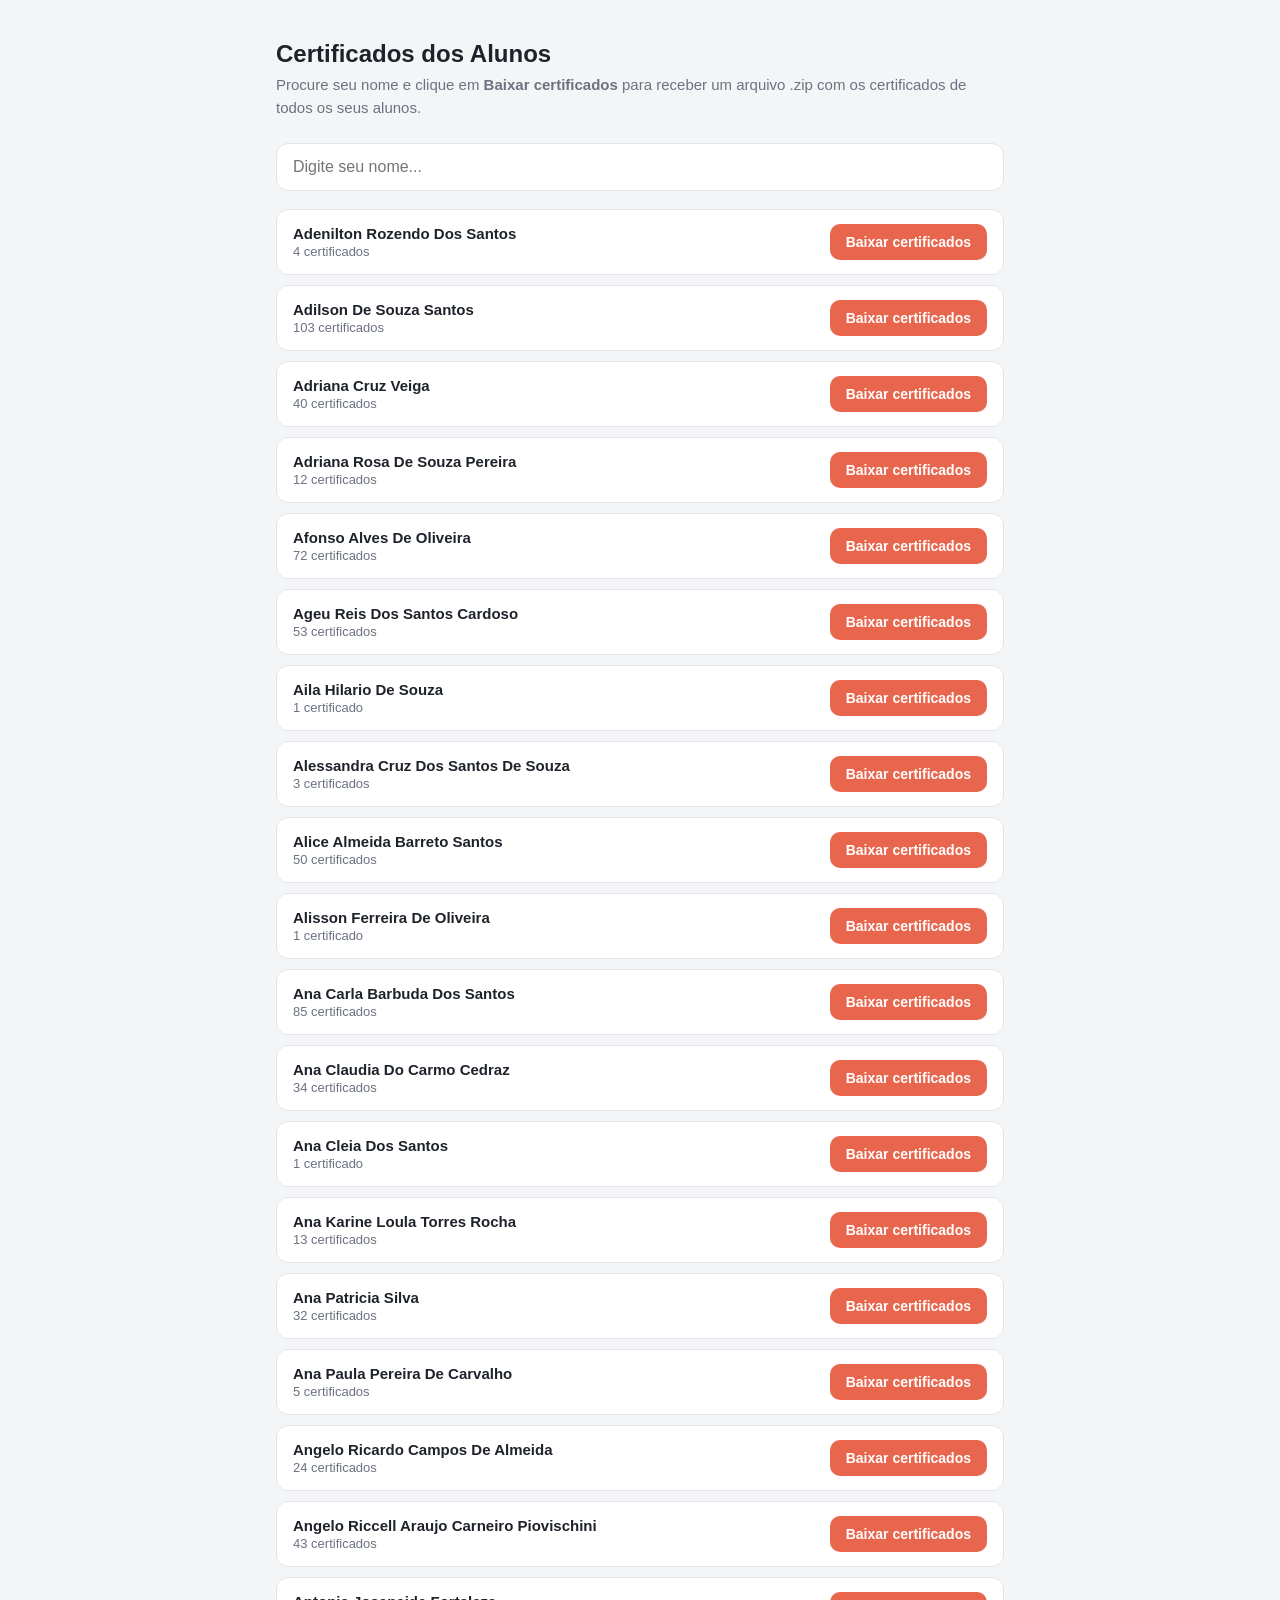
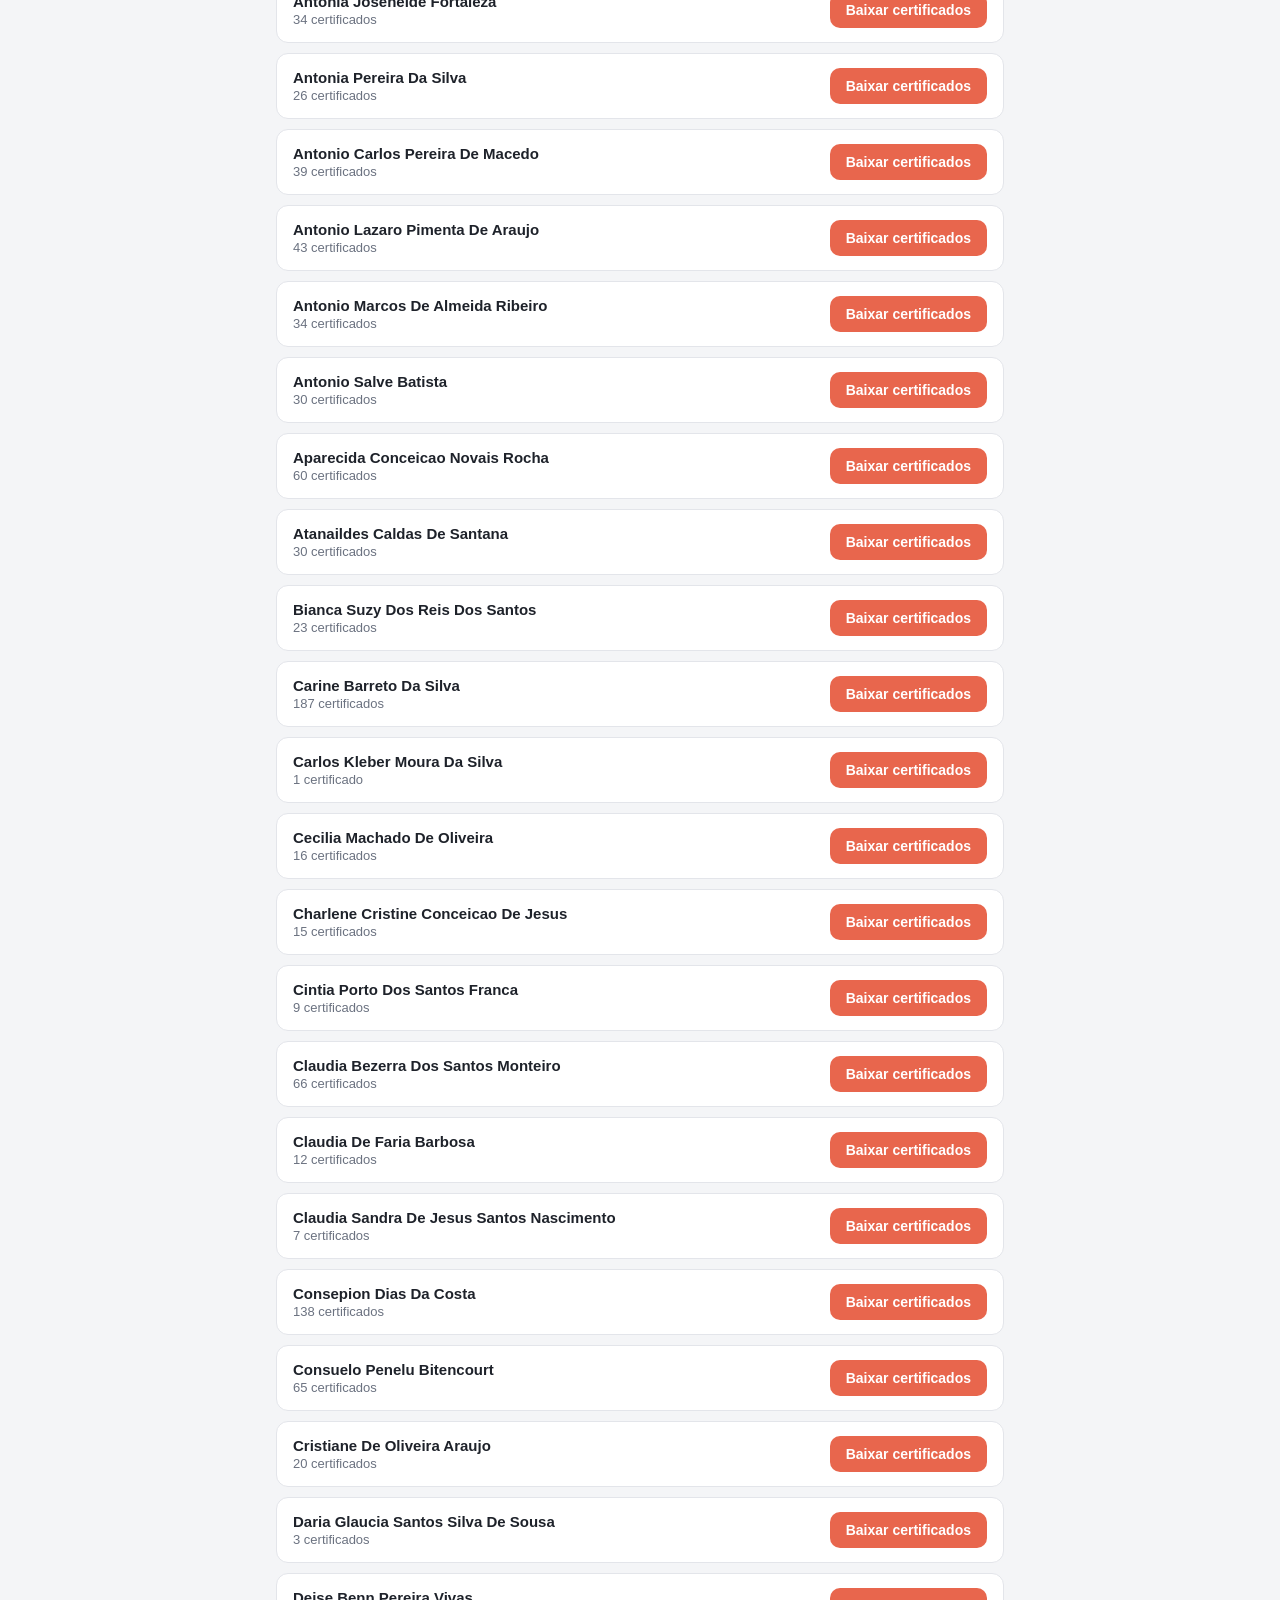
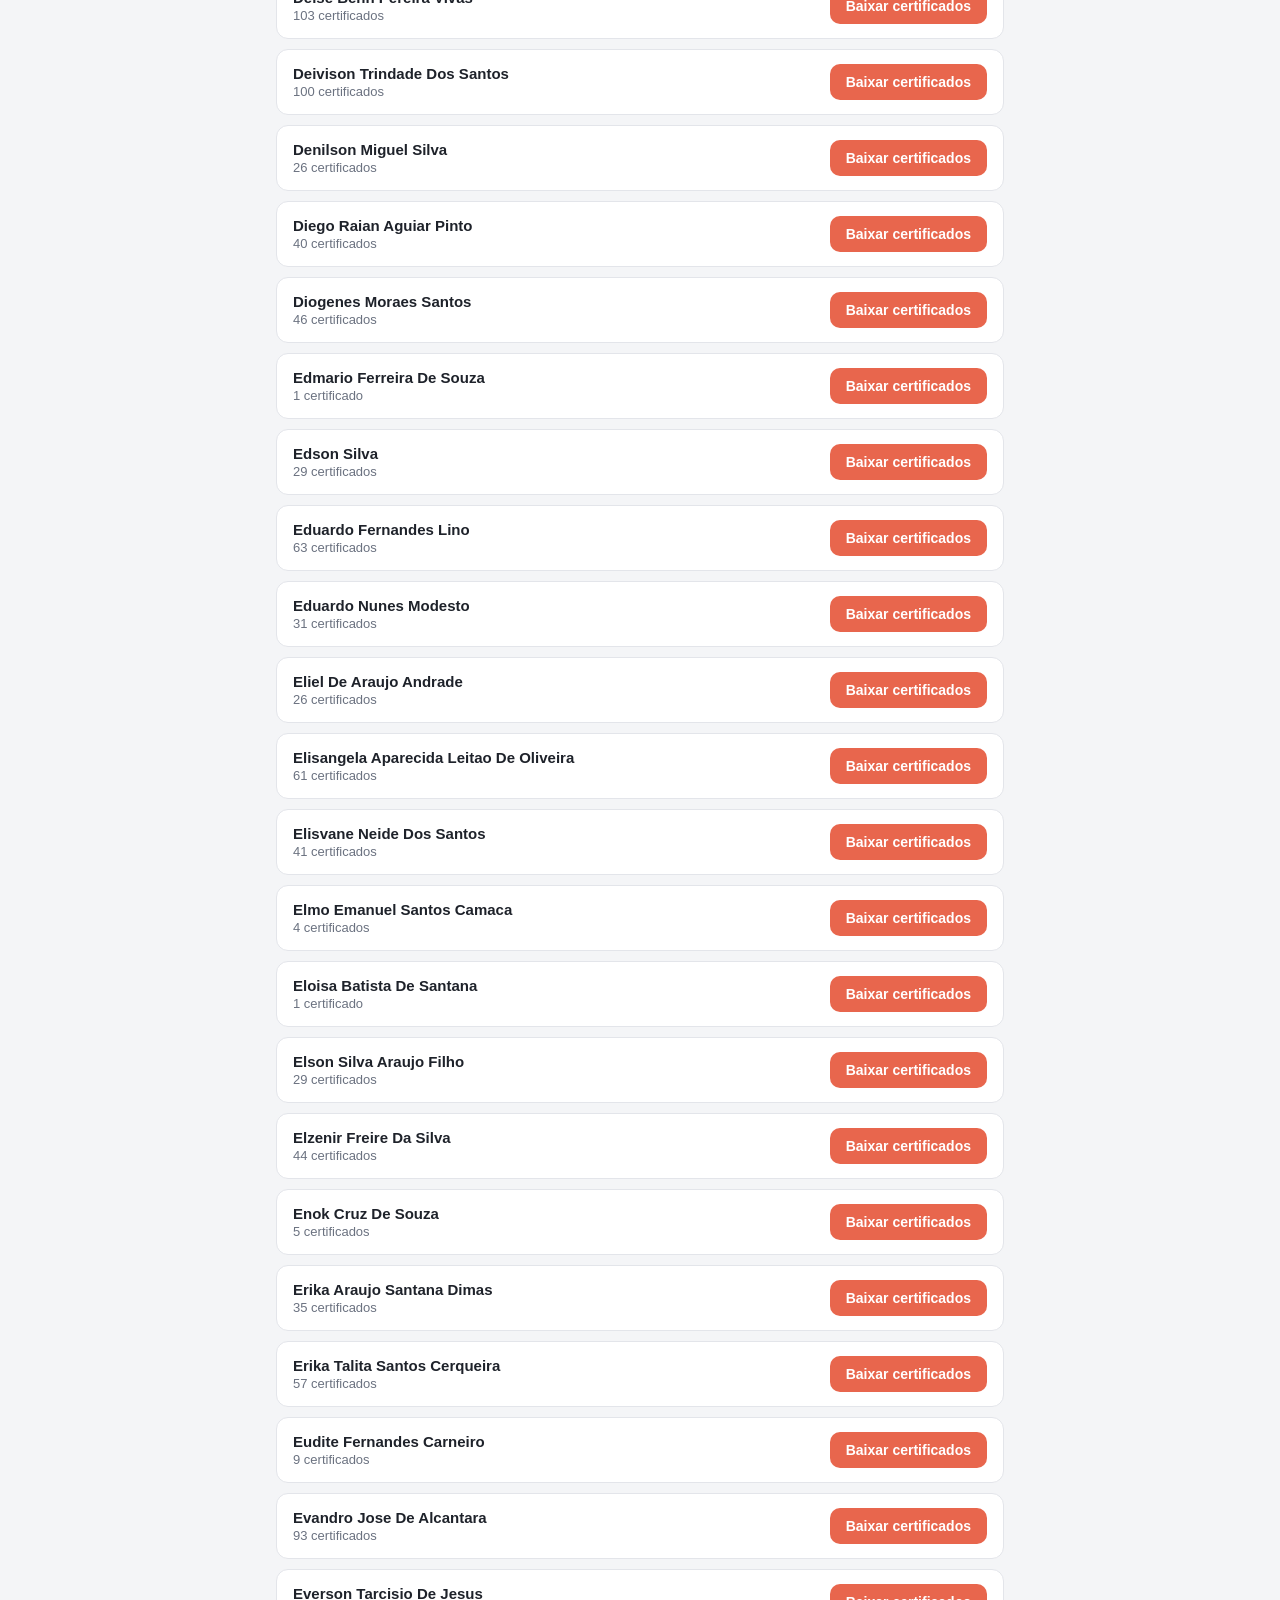
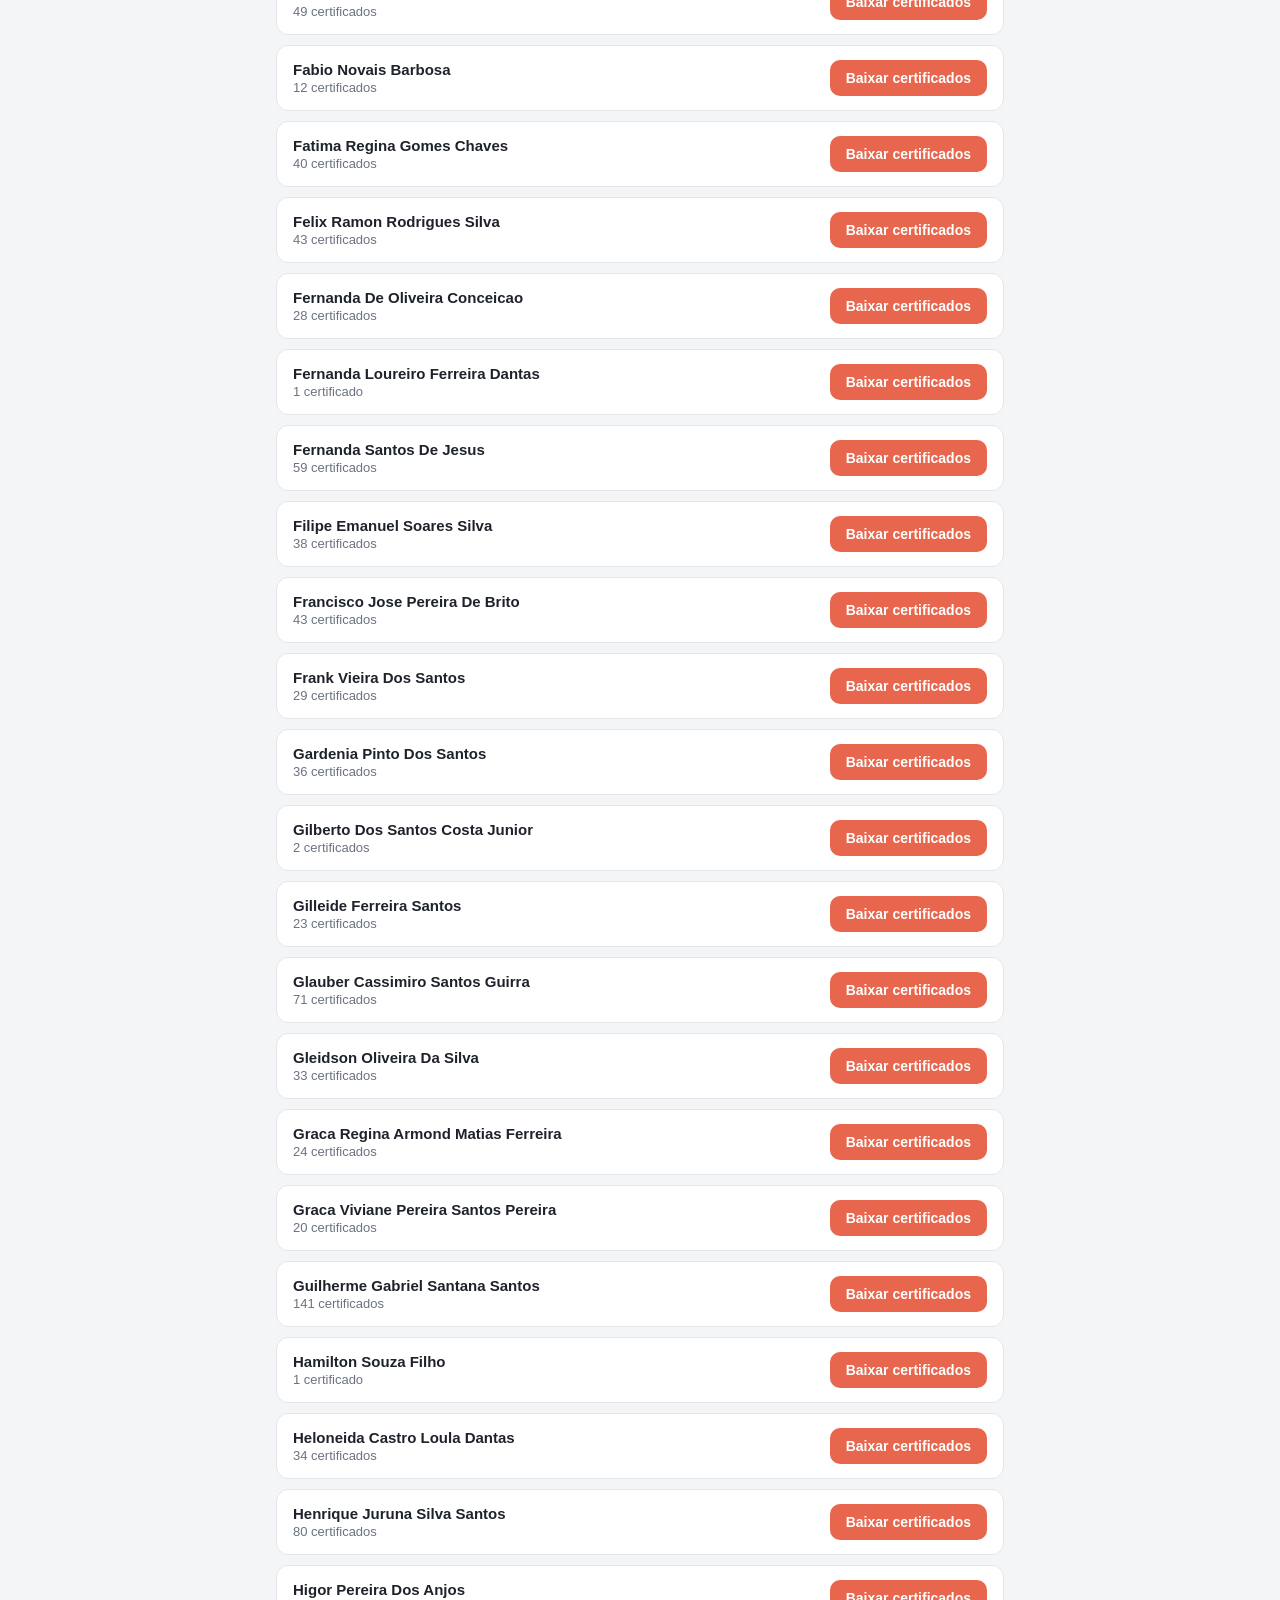
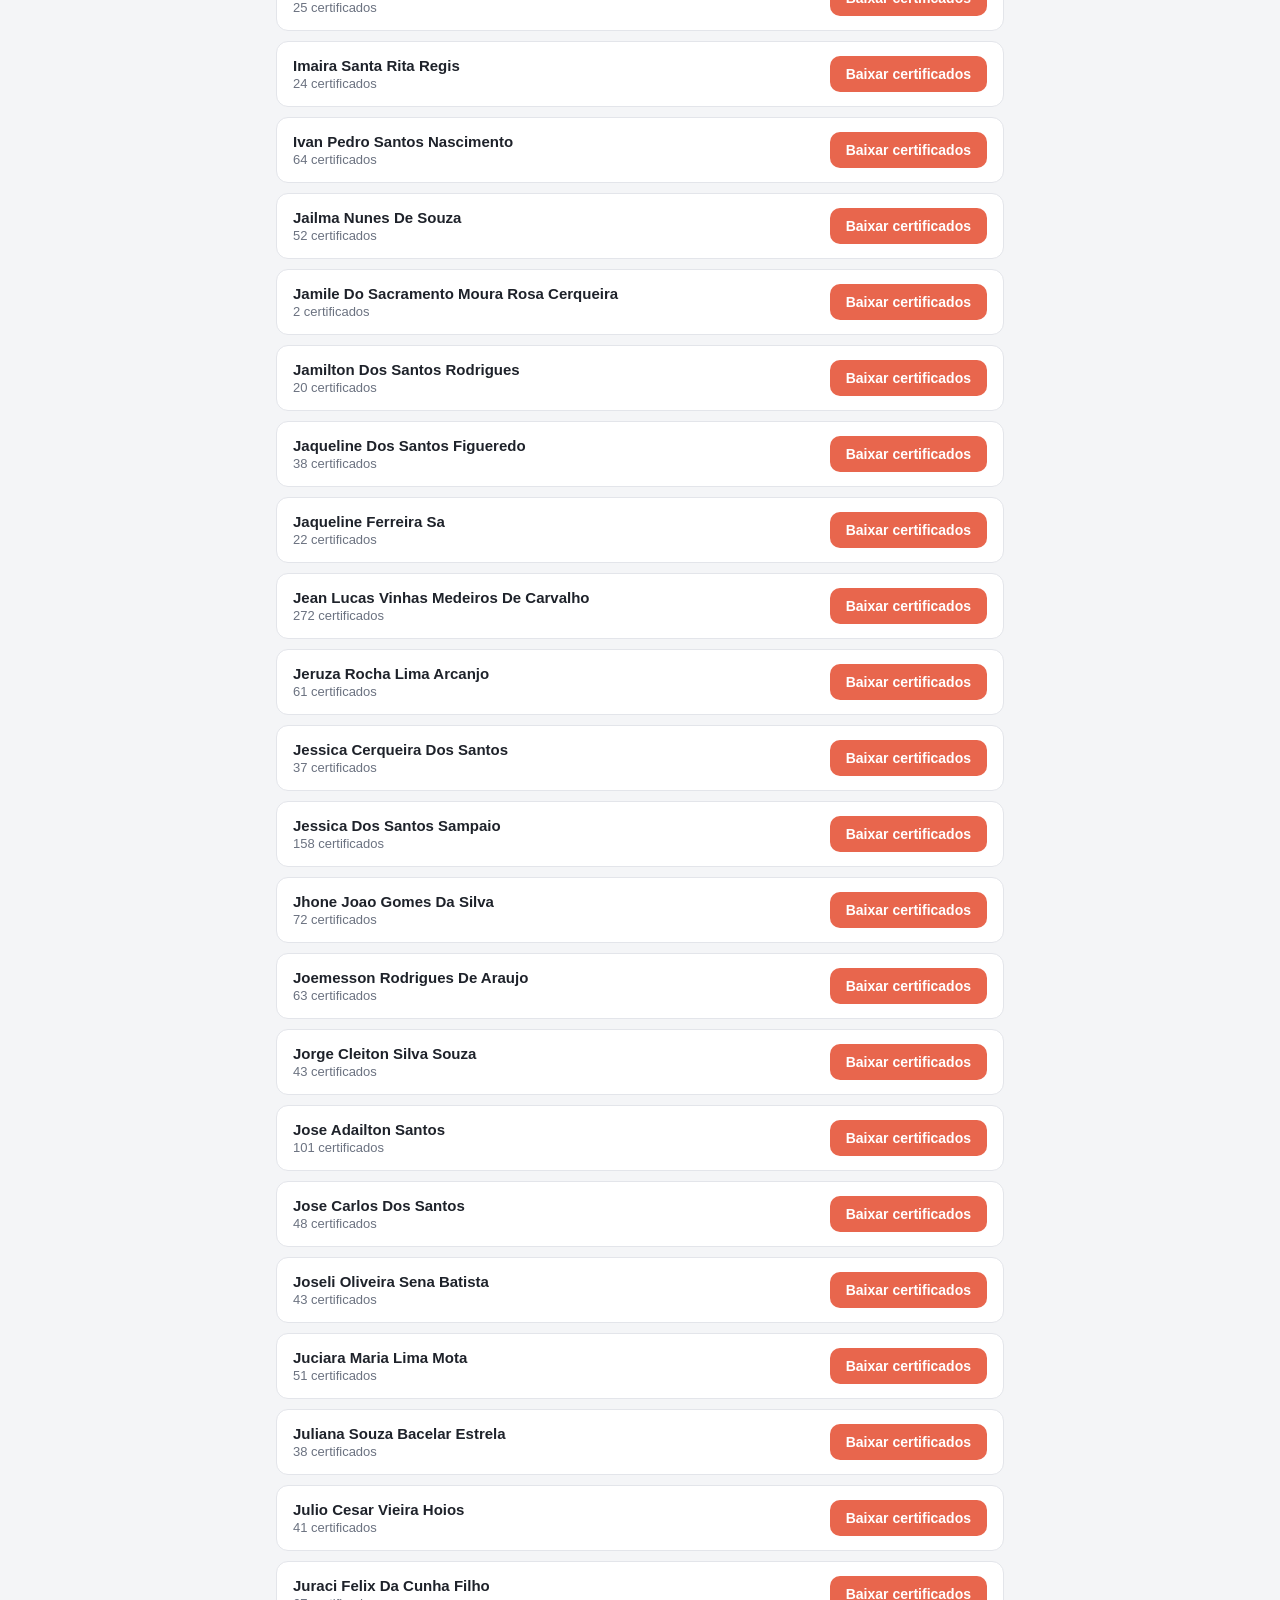
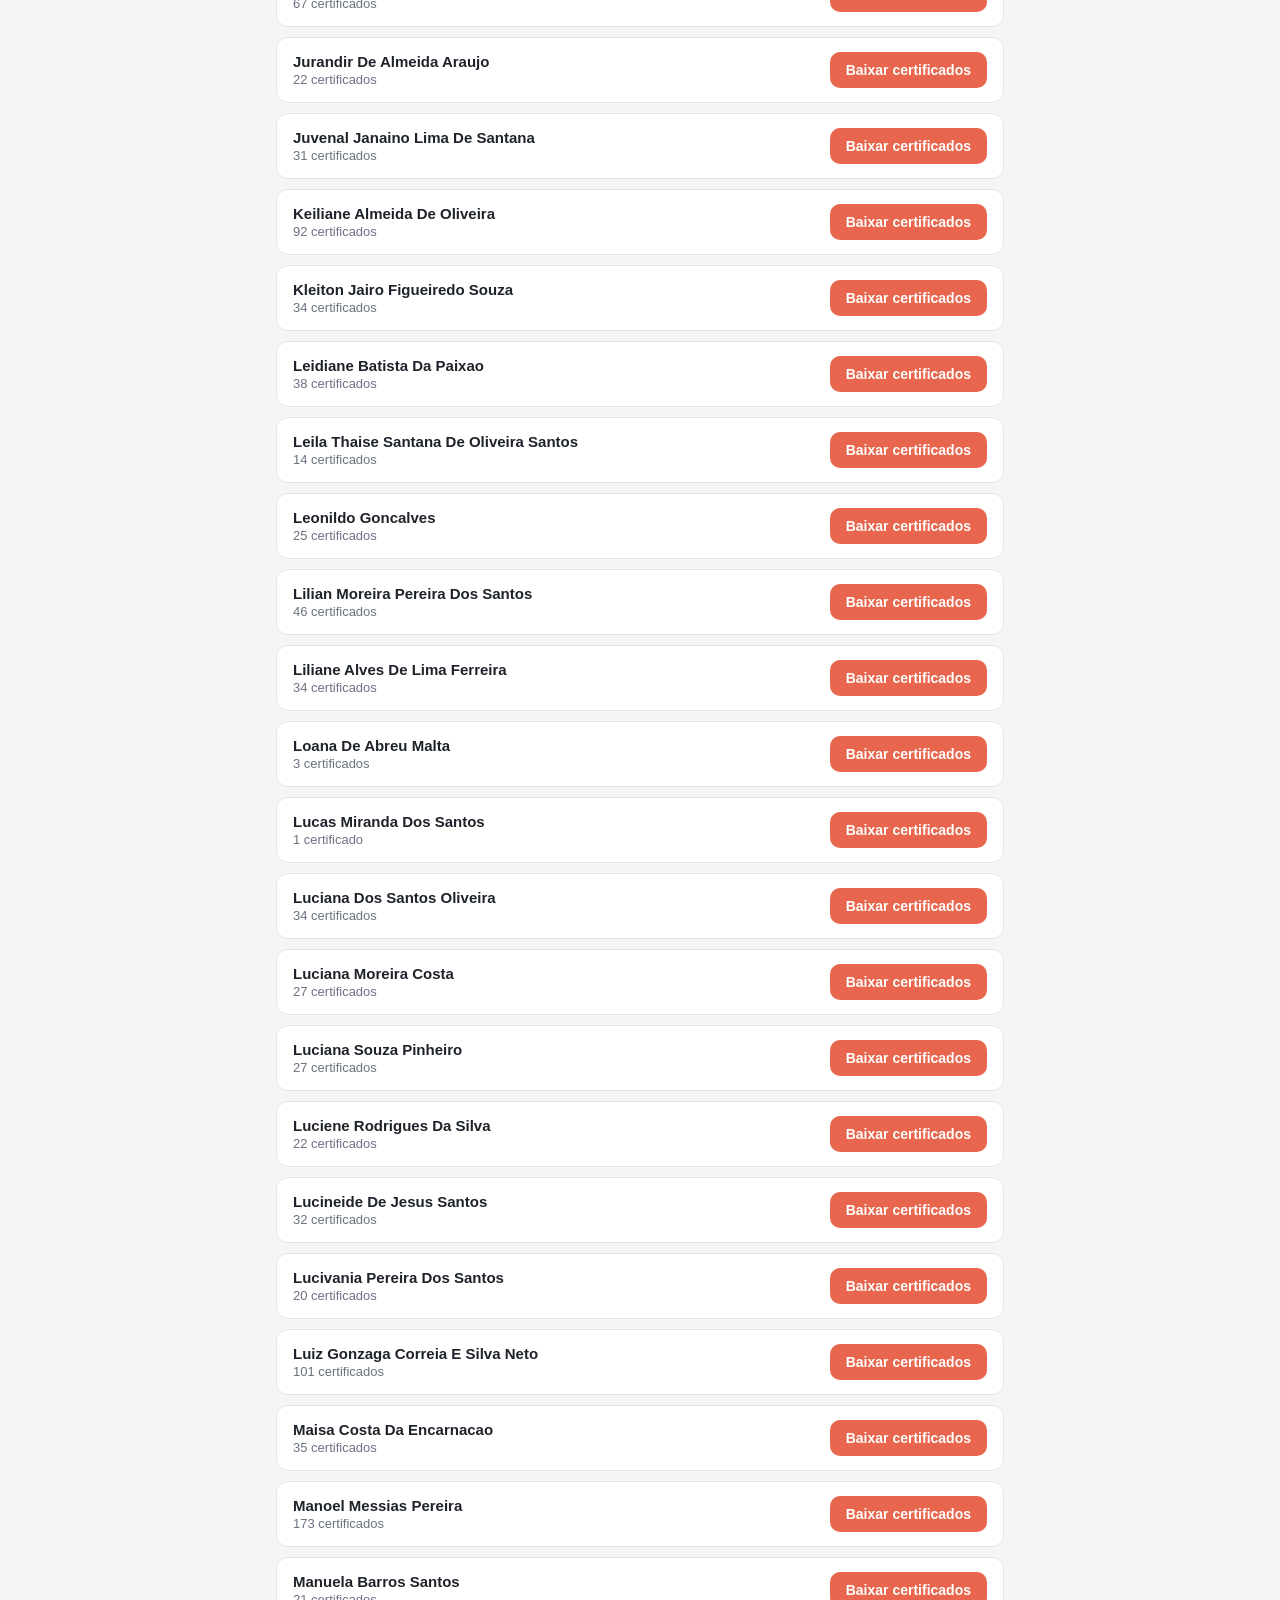
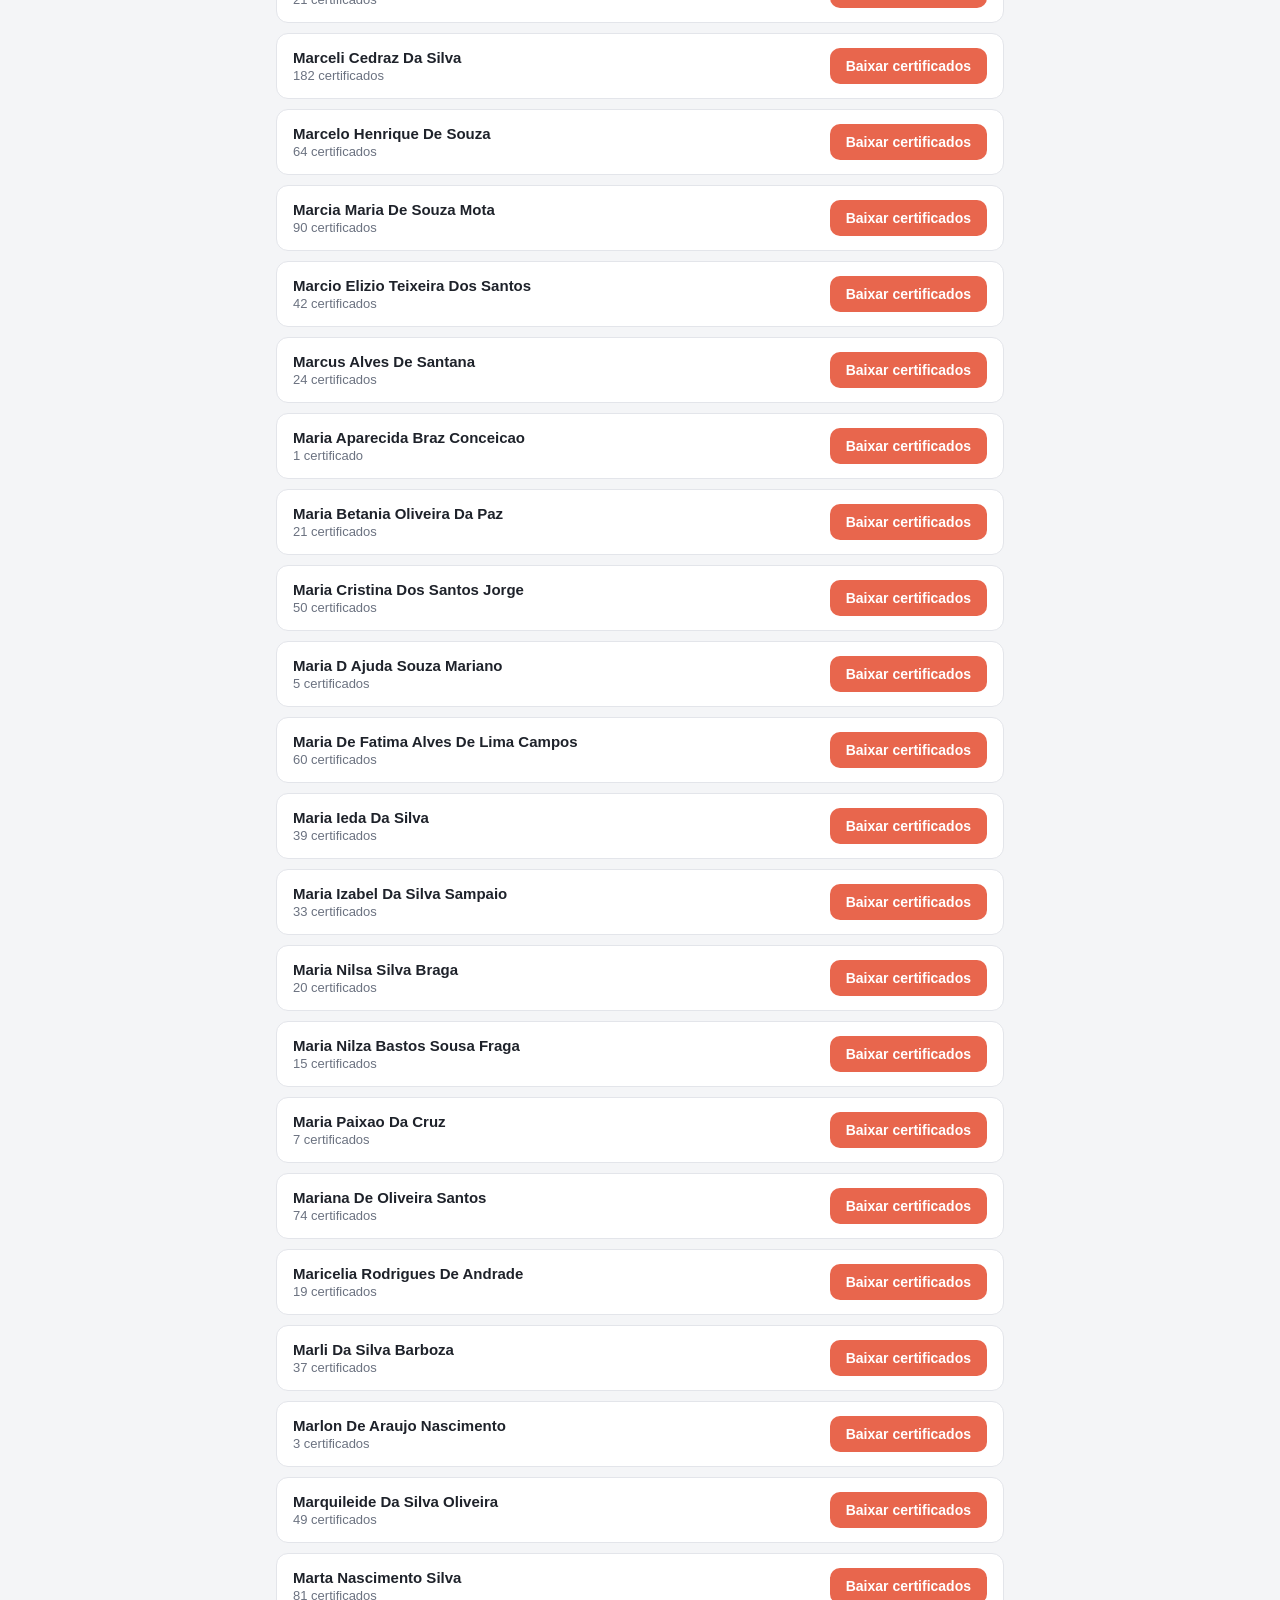
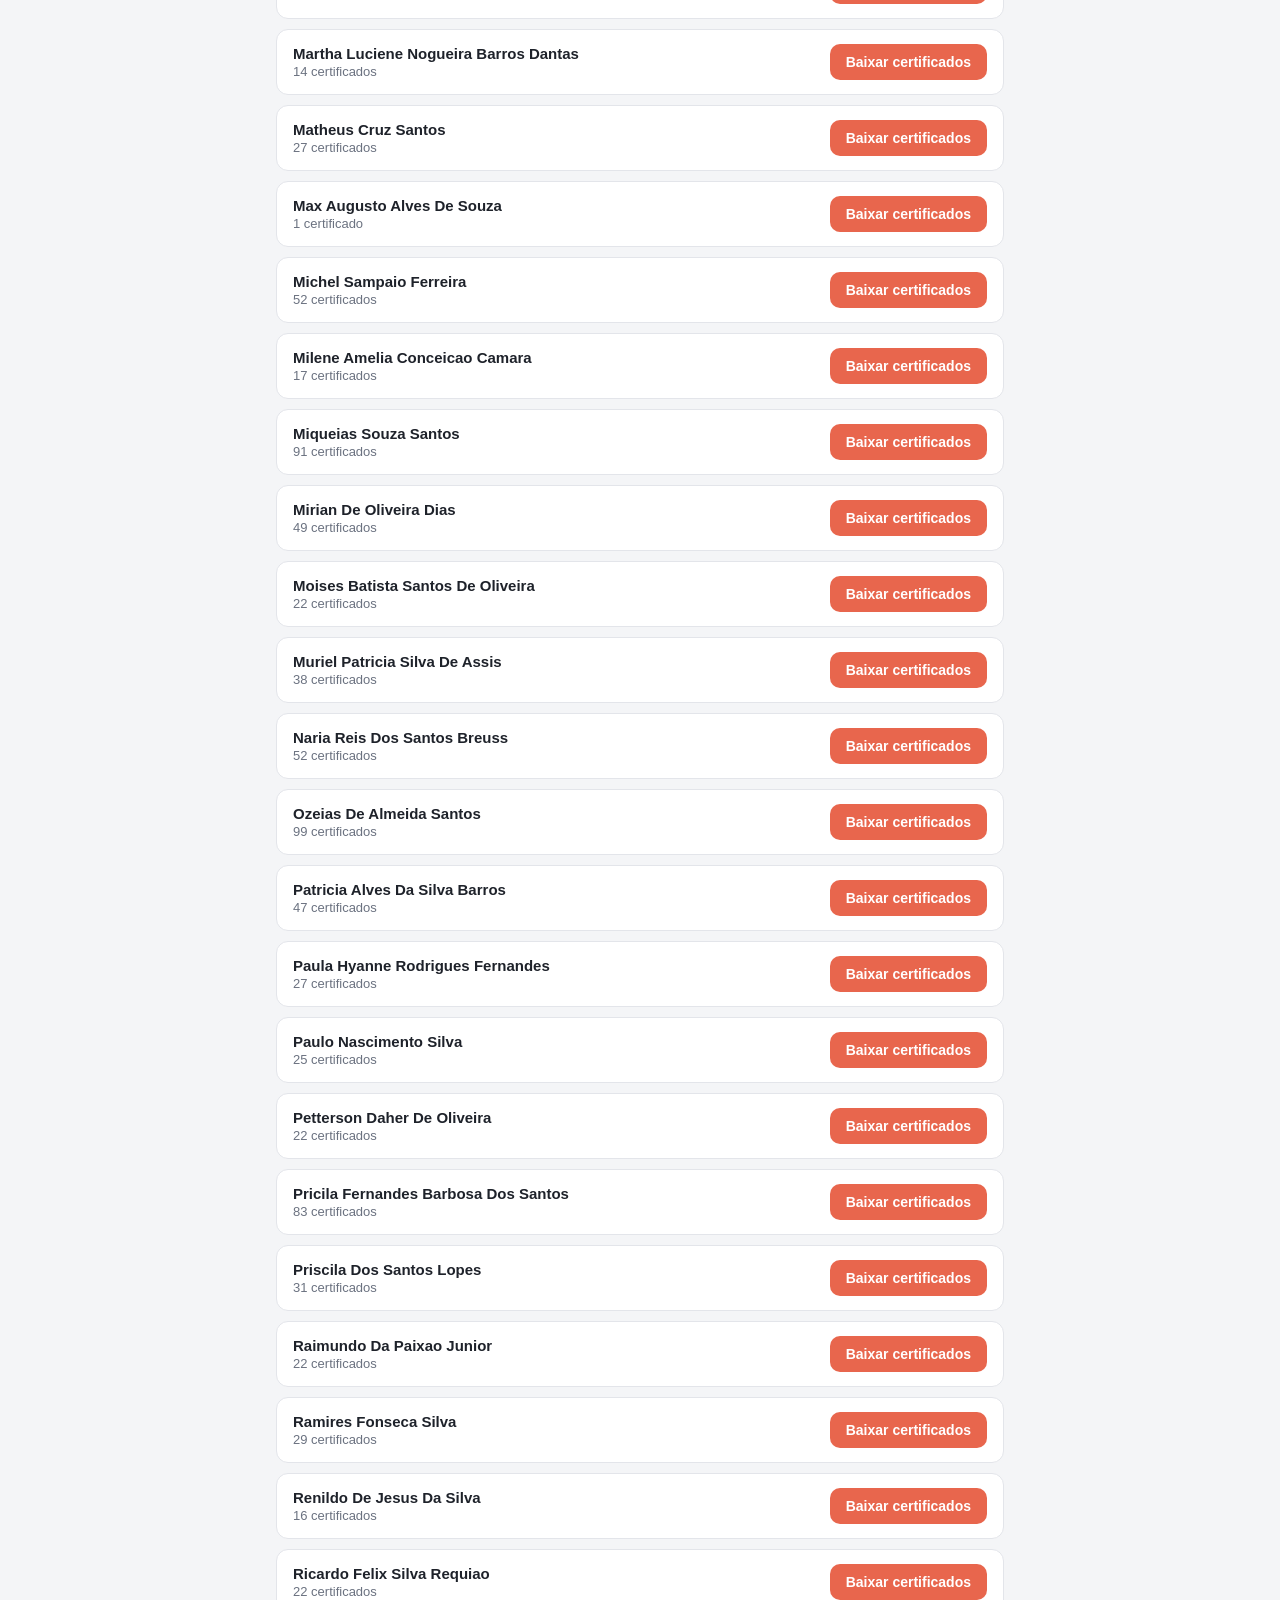
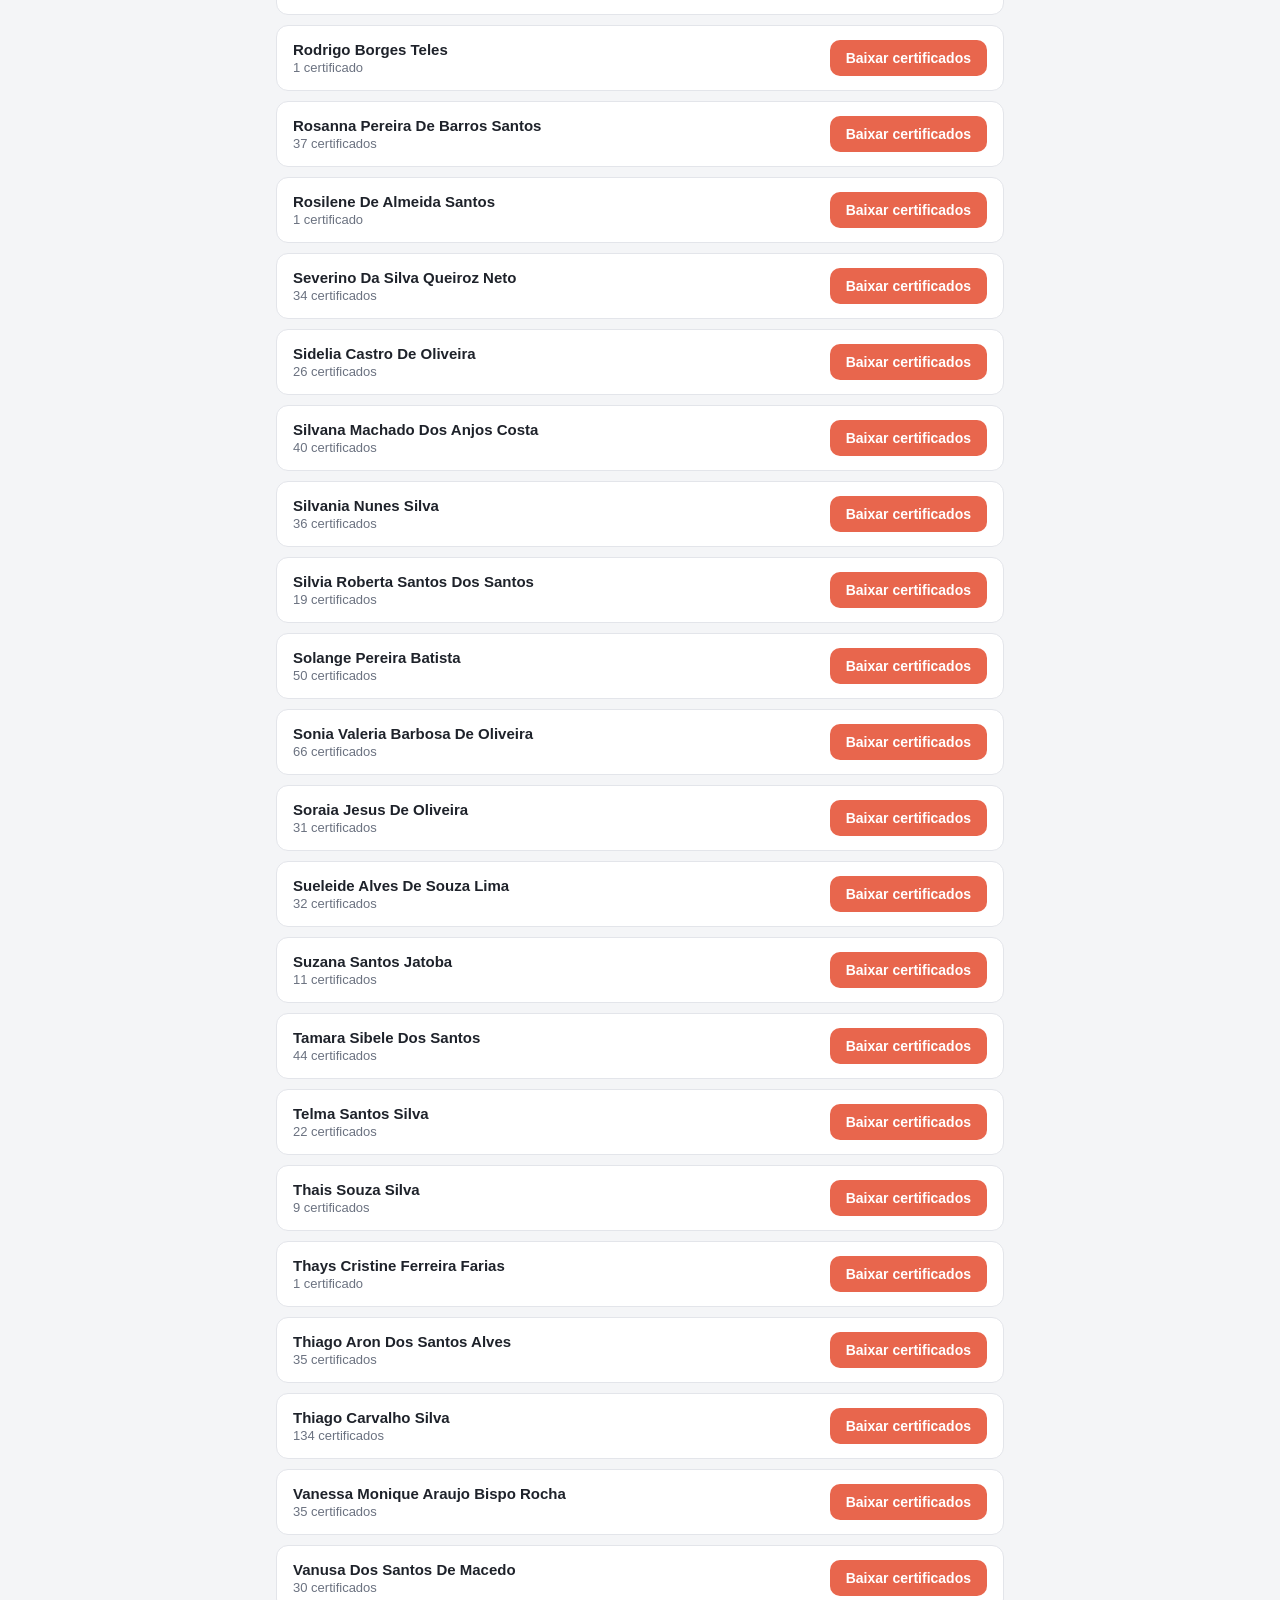
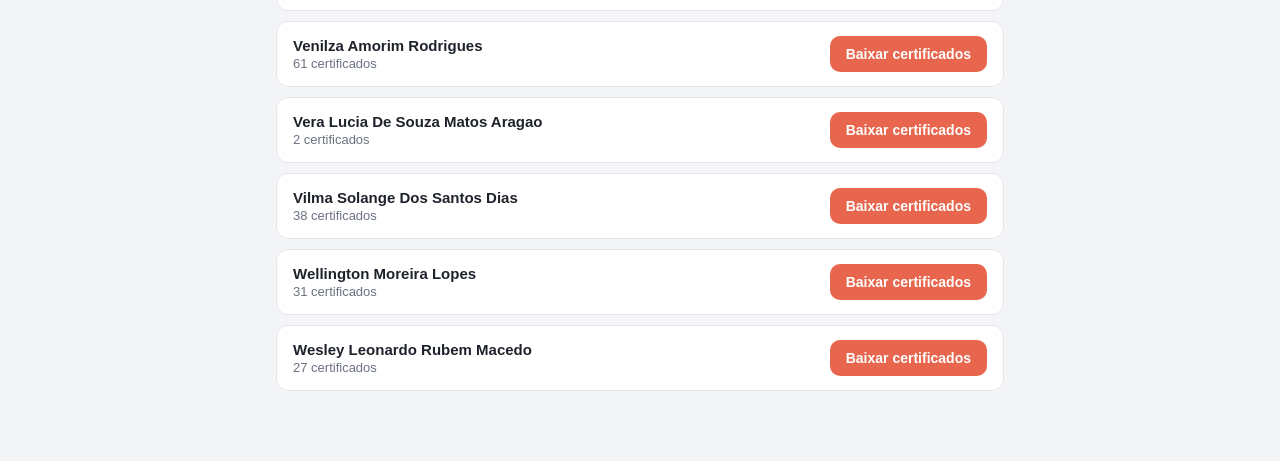
==== certificados/index.html @ f23d3b3d "Certificados: add 1 for Elzenir Freire da Silva Co-Authored-By: Claude Opus 5.5 <noreply@anthropic.c" ====
<!DOCTYPE html>
<html lang="pt-BR"><head>
<meta charset="utf-8"><meta name="viewport" content="width=device-width,initial-scale=1">
<title>Certificados dos Alunos</title>
<meta name="robots" content="noindex,nofollow">
<style>
:root{--coral:#E8664D;--ink:#1E222A;--muted:#6b7280;--bg:#F4F5F7;--card:#fff;--line:#e3e5ea}
@media (prefers-color-scheme:dark){:root{--ink:#eceef2;--muted:#9aa1ad;--bg:#16181d;--card:#1f232a;--line:#2e333c}}
*{box-sizing:border-box}
body{margin:0;font-family:-apple-system,BlinkMacSystemFont,"Segoe UI",Helvetica,Arial,sans-serif;
background:var(--bg);color:var(--ink)}
main{max-width:760px;margin:0 auto;padding:40px 16px 60px}
h1{font-size:24px;margin:0 0 6px}
.sub{color:var(--muted);font-size:15px;margin:0 0 24px;line-height:1.5}
input{width:100%;padding:14px 16px;font-size:16px;border:1.5px solid var(--line);border-radius:12px;
background:var(--card);color:var(--ink);outline:none;margin-bottom:18px}
input:focus{border-color:var(--coral)}
ul{list-style:none;margin:0;padding:0}
li{display:flex;align-items:center;justify-content:space-between;gap:12px;background:var(--card);
border:1px solid var(--line);border-radius:12px;padding:14px 16px;margin-bottom:10px}
.nm{font-weight:600;font-size:15px}
.ct{color:var(--muted);font-size:13px;margin-top:2px}
a.btn{flex:none;display:inline-block;padding:10px 16px;font-size:14px;font-weight:700;color:#fff;
background:var(--coral);border-radius:10px;text-decoration:none;white-space:nowrap}
a.btn:hover{filter:brightness(.95)}
.empty{color:var(--muted);text-align:center;padding:24px;display:none}
@media (max-width:480px){li{flex-direction:column;align-items:stretch}a.btn{text-align:center}}
</style></head><body>
<main>
<h1>Certificados dos Alunos</h1>
<p class="sub">Procure seu nome e clique em <b>Baixar certificados</b> para receber um arquivo .zip
com os certificados de todos os seus alunos.</p>
<input id="q" type="search" placeholder="Digite seu nome..." autocomplete="off">
<ul id="list">
<li data-n="ADENILTON ROZENDO DOS SANTOS"><div><div class="nm">Adenilton Rozendo Dos Santos</div><div class="ct">4 certificados</div></div><a class="btn" href="https://github.com/fernandobmello/fernandobmello.github.io/releases/download/certificados-bahia/ADENILTON_ROZENDO_DOS_SANTOS.zip" download>Baixar certificados</a></li>
<li data-n="ADILSON DE SOUZA SANTOS"><div><div class="nm">Adilson De Souza Santos</div><div class="ct">103 certificados</div></div><a class="btn" href="https://github.com/fernandobmello/fernandobmello.github.io/releases/download/certificados-bahia/ADILSON_DE_SOUZA_SANTOS.zip" download>Baixar certificados</a></li>
<li data-n="ADRIANA CRUZ VEIGA"><div><div class="nm">Adriana Cruz Veiga</div><div class="ct">40 certificados</div></div><a class="btn" href="https://github.com/fernandobmello/fernandobmello.github.io/releases/download/certificados-bahia/ADRIANA_CRUZ_VEIGA.zip" download>Baixar certificados</a></li>
<li data-n="ADRIANA ROSA DE SOUZA PEREIRA"><div><div class="nm">Adriana Rosa De Souza Pereira</div><div class="ct">12 certificados</div></div><a class="btn" href="https://github.com/fernandobmello/fernandobmello.github.io/releases/download/certificados-bahia/ADRIANA_ROSA_DE_SOUZA_PEREIRA.zip" download>Baixar certificados</a></li>
<li data-n="AFONSO ALVES DE OLIVEIRA"><div><div class="nm">Afonso Alves De Oliveira</div><div class="ct">72 certificados</div></div><a class="btn" href="https://github.com/fernandobmello/fernandobmello.github.io/releases/download/certificados-bahia/AFONSO_ALVES_DE_OLIVEIRA.zip" download>Baixar certificados</a></li>
<li data-n="AGEU REIS DOS SANTOS CARDOSO"><div><div class="nm">Ageu Reis Dos Santos Cardoso</div><div class="ct">53 certificados</div></div><a class="btn" href="https://github.com/fernandobmello/fernandobmello.github.io/releases/download/certificados-bahia/AGEU_REIS_DOS_SANTOS_CARDOSO.zip" download>Baixar certificados</a></li>
<li data-n="AILA HILARIO DE SOUZA"><div><div class="nm">Aila Hilario De Souza</div><div class="ct">1 certificado</div></div><a class="btn" href="https://github.com/fernandobmello/fernandobmello.github.io/releases/download/certificados-bahia/AILA_HILARIO_DE_SOUZA.zip" download>Baixar certificados</a></li>
<li data-n="ALESSANDRA CRUZ DOS SANTOS DE SOUZA"><div><div class="nm">Alessandra Cruz Dos Santos De Souza</div><div class="ct">3 certificados</div></div><a class="btn" href="https://github.com/fernandobmello/fernandobmello.github.io/releases/download/certificados-bahia/ALESSANDRA_CRUZ_DOS_SANTOS_DE_SOUZA.zip" download>Baixar certificados</a></li>
<li data-n="ALICE ALMEIDA BARRETO SANTOS"><div><div class="nm">Alice Almeida Barreto Santos</div><div class="ct">50 certificados</div></div><a class="btn" href="https://github.com/fernandobmello/fernandobmello.github.io/releases/download/certificados-bahia/ALICE_ALMEIDA_BARRETO_SANTOS.zip" download>Baixar certificados</a></li>
<li data-n="ALISSON FERREIRA DE OLIVEIRA"><div><div class="nm">Alisson Ferreira De Oliveira</div><div class="ct">1 certificado</div></div><a class="btn" href="https://github.com/fernandobmello/fernandobmello.github.io/releases/download/certificados-bahia/ALISSON_FERREIRA_DE_OLIVEIRA.zip" download>Baixar certificados</a></li>
<li data-n="ANA CARLA BARBUDA DOS SANTOS"><div><div class="nm">Ana Carla Barbuda Dos Santos</div><div class="ct">85 certificados</div></div><a class="btn" href="https://github.com/fernandobmello/fernandobmello.github.io/releases/download/certificados-bahia/ANA_CARLA_BARBUDA_DOS_SANTOS.zip" download>Baixar certificados</a></li>
<li data-n="ANA CLAUDIA DO CARMO CEDRAZ"><div><div class="nm">Ana Claudia Do Carmo Cedraz</div><div class="ct">34 certificados</div></div><a class="btn" href="https://github.com/fernandobmello/fernandobmello.github.io/releases/download/certificados-bahia/ANA_CLAUDIA_DO_CARMO_CEDRAZ.zip" download>Baixar certificados</a></li>
<li data-n="ANA CLEIA DOS SANTOS"><div><div class="nm">Ana Cleia Dos Santos</div><div class="ct">1 certificado</div></div><a class="btn" href="https://github.com/fernandobmello/fernandobmello.github.io/releases/download/certificados-bahia/ANA_CLEIA_DOS_SANTOS.zip" download>Baixar certificados</a></li>
<li data-n="ANA KARINE LOULA TORRES ROCHA"><div><div class="nm">Ana Karine Loula Torres Rocha</div><div class="ct">13 certificados</div></div><a class="btn" href="https://github.com/fernandobmello/fernandobmello.github.io/releases/download/certificados-bahia/ANA_KARINE_LOULA_TORRES_ROCHA.zip" download>Baixar certificados</a></li>
<li data-n="ANA PATRICIA SILVA"><div><div class="nm">Ana Patricia Silva</div><div class="ct">32 certificados</div></div><a class="btn" href="https://github.com/fernandobmello/fernandobmello.github.io/releases/download/certificados-bahia/ANA_PATRICIA_SILVA.zip" download>Baixar certificados</a></li>
<li data-n="ANA PAULA PEREIRA DE CARVALHO"><div><div class="nm">Ana Paula Pereira De Carvalho</div><div class="ct">5 certificados</div></div><a class="btn" href="https://github.com/fernandobmello/fernandobmello.github.io/releases/download/certificados-bahia/ANA_PAULA_PEREIRA_DE_CARVALHO.zip" download>Baixar certificados</a></li>
<li data-n="ANGELO RICARDO CAMPOS DE ALMEIDA"><div><div class="nm">Angelo Ricardo Campos De Almeida</div><div class="ct">24 certificados</div></div><a class="btn" href="https://github.com/fernandobmello/fernandobmello.github.io/releases/download/certificados-bahia/ANGELO_RICARDO_CAMPOS_DE_ALMEIDA.zip" download>Baixar certificados</a></li>
<li data-n="ANGELO RICCELL ARAUJO CARNEIRO PIOVISCHINI"><div><div class="nm">Angelo Riccell Araujo Carneiro Piovischini</div><div class="ct">43 certificados</div></div><a class="btn" href="https://github.com/fernandobmello/fernandobmello.github.io/releases/download/certificados-bahia/ANGELO_RICCELL_ARAUJO_CARNEIRO_PIOVISCHINI.zip" download>Baixar certificados</a></li>
<li data-n="ANTONIA JOSENEIDE FORTALEZA"><div><div class="nm">Antonia Joseneide Fortaleza</div><div class="ct">34 certificados</div></div><a class="btn" href="https://github.com/fernandobmello/fernandobmello.github.io/releases/download/certificados-bahia/ANTONIA_JOSENEIDE_FORTALEZA.zip" download>Baixar certificados</a></li>
<li data-n="ANTONIA PEREIRA DA SILVA"><div><div class="nm">Antonia Pereira Da Silva</div><div class="ct">26 certificados</div></div><a class="btn" href="https://github.com/fernandobmello/fernandobmello.github.io/releases/download/certificados-bahia/ANTONIA_PEREIRA_DA_SILVA.zip" download>Baixar certificados</a></li>
<li data-n="ANTONIO CARLOS PEREIRA DE MACEDO"><div><div class="nm">Antonio Carlos Pereira De Macedo</div><div class="ct">39 certificados</div></div><a class="btn" href="https://github.com/fernandobmello/fernandobmello.github.io/releases/download/certificados-bahia/ANTONIO_CARLOS_PEREIRA_DE_MACEDO.zip" download>Baixar certificados</a></li>
<li data-n="ANTONIO LAZARO PIMENTA DE ARAUJO"><div><div class="nm">Antonio Lazaro Pimenta De Araujo</div><div class="ct">43 certificados</div></div><a class="btn" href="https://github.com/fernandobmello/fernandobmello.github.io/releases/download/certificados-bahia/ANTONIO_LAZARO_PIMENTA_DE_ARAUJO.zip" download>Baixar certificados</a></li>
<li data-n="ANTONIO MARCOS DE ALMEIDA RIBEIRO"><div><div class="nm">Antonio Marcos De Almeida Ribeiro</div><div class="ct">34 certificados</div></div><a class="btn" href="https://github.com/fernandobmello/fernandobmello.github.io/releases/download/certificados-bahia/ANTONIO_MARCOS_DE_ALMEIDA_RIBEIRO.zip" download>Baixar certificados</a></li>
<li data-n="ANTONIO SALVE BATISTA"><div><div class="nm">Antonio Salve Batista</div><div class="ct">30 certificados</div></div><a class="btn" href="https://github.com/fernandobmello/fernandobmello.github.io/releases/download/certificados-bahia/ANTONIO_SALVE_BATISTA.zip" download>Baixar certificados</a></li>
<li data-n="APARECIDA CONCEICAO NOVAIS ROCHA"><div><div class="nm">Aparecida Conceicao Novais Rocha</div><div class="ct">60 certificados</div></div><a class="btn" href="https://github.com/fernandobmello/fernandobmello.github.io/releases/download/certificados-bahia/APARECIDA_CONCEICAO_NOVAIS_ROCHA.zip" download>Baixar certificados</a></li>
<li data-n="ATANAILDES CALDAS DE SANTANA"><div><div class="nm">Atanaildes Caldas De Santana</div><div class="ct">30 certificados</div></div><a class="btn" href="https://github.com/fernandobmello/fernandobmello.github.io/releases/download/certificados-bahia/ATANAILDES_CALDAS_DE_SANTANA.zip" download>Baixar certificados</a></li>
<li data-n="BIANCA SUZY DOS REIS DOS SANTOS"><div><div class="nm">Bianca Suzy Dos Reis Dos Santos</div><div class="ct">23 certificados</div></div><a class="btn" href="https://github.com/fernandobmello/fernandobmello.github.io/releases/download/certificados-bahia/BIANCA_SUZY_DOS_REIS_DOS_SANTOS.zip" download>Baixar certificados</a></li>
<li data-n="CARINE BARRETO DA SILVA"><div><div class="nm">Carine Barreto Da Silva</div><div class="ct">187 certificados</div></div><a class="btn" href="https://github.com/fernandobmello/fernandobmello.github.io/releases/download/certificados-bahia/CARINE_BARRETO_DA_SILVA.zip" download>Baixar certificados</a></li>
<li data-n="CARLOS KLEBER MOURA DA SILVA"><div><div class="nm">Carlos Kleber Moura Da Silva</div><div class="ct">1 certificado</div></div><a class="btn" href="https://github.com/fernandobmello/fernandobmello.github.io/releases/download/certificados-bahia/CARLOS_KLEBER_MOURA_DA_SILVA.zip" download>Baixar certificados</a></li>
<li data-n="CECILIA MACHADO DE OLIVEIRA"><div><div class="nm">Cecilia Machado De Oliveira</div><div class="ct">16 certificados</div></div><a class="btn" href="https://github.com/fernandobmello/fernandobmello.github.io/releases/download/certificados-bahia/CECILIA_MACHADO_DE_OLIVEIRA.zip" download>Baixar certificados</a></li>
<li data-n="CHARLENE CRISTINE CONCEICAO DE JESUS"><div><div class="nm">Charlene Cristine Conceicao De Jesus</div><div class="ct">15 certificados</div></div><a class="btn" href="https://github.com/fernandobmello/fernandobmello.github.io/releases/download/certificados-bahia/CHARLENE_CRISTINE_CONCEICAO_DE_JESUS.zip" download>Baixar certificados</a></li>
<li data-n="CINTIA PORTO DOS SANTOS FRANCA"><div><div class="nm">Cintia Porto Dos Santos Franca</div><div class="ct">9 certificados</div></div><a class="btn" href="https://github.com/fernandobmello/fernandobmello.github.io/releases/download/certificados-bahia/CINTIA_PORTO_DOS_SANTOS_FRANCA.zip" download>Baixar certificados</a></li>
<li data-n="CLAUDIA BEZERRA DOS SANTOS MONTEIRO"><div><div class="nm">Claudia Bezerra Dos Santos Monteiro</div><div class="ct">66 certificados</div></div><a class="btn" href="https://github.com/fernandobmello/fernandobmello.github.io/releases/download/certificados-bahia/CLAUDIA_BEZERRA_DOS_SANTOS_MONTEIRO.zip" download>Baixar certificados</a></li>
<li data-n="CLAUDIA DE FARIA BARBOSA"><div><div class="nm">Claudia De Faria Barbosa</div><div class="ct">12 certificados</div></div><a class="btn" href="https://github.com/fernandobmello/fernandobmello.github.io/releases/download/certificados-bahia/CLAUDIA_DE_FARIA_BARBOSA.zip" download>Baixar certificados</a></li>
<li data-n="CLAUDIA SANDRA DE JESUS SANTOS NASCIMENTO"><div><div class="nm">Claudia Sandra De Jesus Santos Nascimento</div><div class="ct">7 certificados</div></div><a class="btn" href="https://github.com/fernandobmello/fernandobmello.github.io/releases/download/certificados-bahia/CLAUDIA_SANDRA_DE_JESUS_SANTOS_NASCIMENTO.zip" download>Baixar certificados</a></li>
<li data-n="CONSEPION DIAS DA COSTA"><div><div class="nm">Consepion Dias Da Costa</div><div class="ct">138 certificados</div></div><a class="btn" href="https://github.com/fernandobmello/fernandobmello.github.io/releases/download/certificados-bahia/CONSEPION_DIAS_DA_COSTA.zip" download>Baixar certificados</a></li>
<li data-n="CONSUELO PENELU BITENCOURT"><div><div class="nm">Consuelo Penelu Bitencourt</div><div class="ct">65 certificados</div></div><a class="btn" href="https://github.com/fernandobmello/fernandobmello.github.io/releases/download/certificados-bahia/CONSUELO_PENELU_BITENCOURT.zip" download>Baixar certificados</a></li>
<li data-n="CRISTIANE DE OLIVEIRA ARAUJO"><div><div class="nm">Cristiane De Oliveira Araujo</div><div class="ct">20 certificados</div></div><a class="btn" href="https://github.com/fernandobmello/fernandobmello.github.io/releases/download/certificados-bahia/CRISTIANE_DE_OLIVEIRA_ARAUJO.zip" download>Baixar certificados</a></li>
<li data-n="DARIA GLAUCIA SANTOS SILVA DE SOUSA"><div><div class="nm">Daria Glaucia Santos Silva De Sousa</div><div class="ct">3 certificados</div></div><a class="btn" href="https://github.com/fernandobmello/fernandobmello.github.io/releases/download/certificados-bahia/DARIA_GLAUCIA_SANTOS_SILVA_DE_SOUSA.zip" download>Baixar certificados</a></li>
<li data-n="DEISE BENN PEREIRA VIVAS"><div><div class="nm">Deise Benn Pereira Vivas</div><div class="ct">103 certificados</div></div><a class="btn" href="https://github.com/fernandobmello/fernandobmello.github.io/releases/download/certificados-bahia/DEISE_BENN_PEREIRA_VIVAS.zip" download>Baixar certificados</a></li>
<li data-n="DEIVISON TRINDADE DOS SANTOS"><div><div class="nm">Deivison Trindade Dos Santos</div><div class="ct">100 certificados</div></div><a class="btn" href="https://github.com/fernandobmello/fernandobmello.github.io/releases/download/certificados-bahia/DEIVISON_TRINDADE_DOS_SANTOS.zip" download>Baixar certificados</a></li>
<li data-n="DENILSON MIGUEL SILVA"><div><div class="nm">Denilson Miguel Silva</div><div class="ct">26 certificados</div></div><a class="btn" href="https://github.com/fernandobmello/fernandobmello.github.io/releases/download/certificados-bahia/DENILSON_MIGUEL_SILVA.zip" download>Baixar certificados</a></li>
<li data-n="DIEGO RAIAN AGUIAR PINTO"><div><div class="nm">Diego Raian Aguiar Pinto</div><div class="ct">40 certificados</div></div><a class="btn" href="https://github.com/fernandobmello/fernandobmello.github.io/releases/download/certificados-bahia/DIEGO_RAIAN_AGUIAR_PINTO.zip" download>Baixar certificados</a></li>
<li data-n="DIOGENES MORAES SANTOS"><div><div class="nm">Diogenes Moraes Santos</div><div class="ct">46 certificados</div></div><a class="btn" href="https://github.com/fernandobmello/fernandobmello.github.io/releases/download/certificados-bahia/DIOGENES_MORAES_SANTOS.zip" download>Baixar certificados</a></li>
<li data-n="EDMARIO FERREIRA DE SOUZA"><div><div class="nm">Edmario Ferreira De Souza</div><div class="ct">1 certificado</div></div><a class="btn" href="https://github.com/fernandobmello/fernandobmello.github.io/releases/download/certificados-bahia/EDMARIO_FERREIRA_DE_SOUZA.zip" download>Baixar certificados</a></li>
<li data-n="EDSON SILVA"><div><div class="nm">Edson Silva</div><div class="ct">29 certificados</div></div><a class="btn" href="https://github.com/fernandobmello/fernandobmello.github.io/releases/download/certificados-bahia/EDSON_SILVA.zip" download>Baixar certificados</a></li>
<li data-n="EDUARDO FERNANDES LINO"><div><div class="nm">Eduardo Fernandes Lino</div><div class="ct">63 certificados</div></div><a class="btn" href="https://github.com/fernandobmello/fernandobmello.github.io/releases/download/certificados-bahia/EDUARDO_FERNANDES_LINO.zip" download>Baixar certificados</a></li>
<li data-n="EDUARDO NUNES MODESTO"><div><div class="nm">Eduardo Nunes Modesto</div><div class="ct">31 certificados</div></div><a class="btn" href="https://github.com/fernandobmello/fernandobmello.github.io/releases/download/certificados-bahia/EDUARDO_NUNES_MODESTO.zip" download>Baixar certificados</a></li>
<li data-n="ELIEL DE ARAUJO ANDRADE"><div><div class="nm">Eliel De Araujo Andrade</div><div class="ct">26 certificados</div></div><a class="btn" href="https://github.com/fernandobmello/fernandobmello.github.io/releases/download/certificados-bahia/ELIEL_DE_ARAUJO_ANDRADE.zip" download>Baixar certificados</a></li>
<li data-n="ELISANGELA APARECIDA LEITAO DE OLIVEIRA"><div><div class="nm">Elisangela Aparecida Leitao De Oliveira</div><div class="ct">61 certificados</div></div><a class="btn" href="https://github.com/fernandobmello/fernandobmello.github.io/releases/download/certificados-bahia/ELISANGELA_APARECIDA_LEITAO_DE_OLIVEIRA.zip" download>Baixar certificados</a></li>
<li data-n="ELISVANE NEIDE DOS SANTOS"><div><div class="nm">Elisvane Neide Dos Santos</div><div class="ct">41 certificados</div></div><a class="btn" href="https://github.com/fernandobmello/fernandobmello.github.io/releases/download/certificados-bahia/ELISVANE_NEIDE_DOS_SANTOS.zip" download>Baixar certificados</a></li>
<li data-n="ELMO EMANUEL SANTOS CAMACA"><div><div class="nm">Elmo Emanuel Santos Camaca</div><div class="ct">4 certificados</div></div><a class="btn" href="https://github.com/fernandobmello/fernandobmello.github.io/releases/download/certificados-bahia/ELMO_EMANUEL_SANTOS_CAMACA.zip" download>Baixar certificados</a></li>
<li data-n="ELOISA BATISTA DE SANTANA"><div><div class="nm">Eloisa Batista De Santana</div><div class="ct">1 certificado</div></div><a class="btn" href="https://github.com/fernandobmello/fernandobmello.github.io/releases/download/certificados-bahia/ELOISA_BATISTA_DE_SANTANA.zip" download>Baixar certificados</a></li>
<li data-n="ELSON SILVA ARAUJO FILHO"><div><div class="nm">Elson Silva Araujo Filho</div><div class="ct">29 certificados</div></div><a class="btn" href="https://github.com/fernandobmello/fernandobmello.github.io/releases/download/certificados-bahia/ELSON_SILVA_ARAUJO_FILHO.zip" download>Baixar certificados</a></li>
<li data-n="ELZENIR FREIRE DA SILVA"><div><div class="nm">Elzenir Freire Da Silva</div><div class="ct">44 certificados</div></div><a class="btn" href="https://github.com/fernandobmello/fernandobmello.github.io/releases/download/certificados-bahia/ELZENIR_FREIRE_DA_SILVA.zip" download>Baixar certificados</a></li>
<li data-n="ENOK CRUZ DE SOUZA"><div><div class="nm">Enok Cruz De Souza</div><div class="ct">5 certificados</div></div><a class="btn" href="https://github.com/fernandobmello/fernandobmello.github.io/releases/download/certificados-bahia/ENOK_CRUZ_DE_SOUZA.zip" download>Baixar certificados</a></li>
<li data-n="ERIKA ARAUJO SANTANA DIMAS"><div><div class="nm">Erika Araujo Santana Dimas</div><div class="ct">35 certificados</div></div><a class="btn" href="https://github.com/fernandobmello/fernandobmello.github.io/releases/download/certificados-bahia/ERIKA_ARAUJO_SANTANA_DIMAS.zip" download>Baixar certificados</a></li>
<li data-n="ERIKA TALITA SANTOS CERQUEIRA"><div><div class="nm">Erika Talita Santos Cerqueira</div><div class="ct">57 certificados</div></div><a class="btn" href="https://github.com/fernandobmello/fernandobmello.github.io/releases/download/certificados-bahia/ERIKA_TALITA_SANTOS_CERQUEIRA.zip" download>Baixar certificados</a></li>
<li data-n="EUDITE FERNANDES CARNEIRO"><div><div class="nm">Eudite Fernandes Carneiro</div><div class="ct">9 certificados</div></div><a class="btn" href="https://github.com/fernandobmello/fernandobmello.github.io/releases/download/certificados-bahia/EUDITE_FERNANDES_CARNEIRO.zip" download>Baixar certificados</a></li>
<li data-n="EVANDRO JOSE DE ALCANTARA"><div><div class="nm">Evandro Jose De Alcantara</div><div class="ct">93 certificados</div></div><a class="btn" href="https://github.com/fernandobmello/fernandobmello.github.io/releases/download/certificados-bahia/EVANDRO_JOSE_DE_ALCANTARA.zip" download>Baixar certificados</a></li>
<li data-n="EVERSON TARCISIO DE JESUS"><div><div class="nm">Everson Tarcisio De Jesus</div><div class="ct">49 certificados</div></div><a class="btn" href="https://github.com/fernandobmello/fernandobmello.github.io/releases/download/certificados-bahia/EVERSON_TARCISIO_DE_JESUS.zip" download>Baixar certificados</a></li>
<li data-n="FABIO NOVAIS BARBOSA"><div><div class="nm">Fabio Novais Barbosa</div><div class="ct">12 certificados</div></div><a class="btn" href="https://github.com/fernandobmello/fernandobmello.github.io/releases/download/certificados-bahia/FABIO_NOVAIS_BARBOSA.zip" download>Baixar certificados</a></li>
<li data-n="FATIMA REGINA GOMES CHAVES"><div><div class="nm">Fatima Regina Gomes Chaves</div><div class="ct">40 certificados</div></div><a class="btn" href="https://github.com/fernandobmello/fernandobmello.github.io/releases/download/certificados-bahia/FATIMA_REGINA_GOMES_CHAVES.zip" download>Baixar certificados</a></li>
<li data-n="FELIX RAMON RODRIGUES SILVA"><div><div class="nm">Felix Ramon Rodrigues Silva</div><div class="ct">43 certificados</div></div><a class="btn" href="https://github.com/fernandobmello/fernandobmello.github.io/releases/download/certificados-bahia/FELIX_RAMON_RODRIGUES_SILVA.zip" download>Baixar certificados</a></li>
<li data-n="FERNANDA DE OLIVEIRA CONCEICAO"><div><div class="nm">Fernanda De Oliveira Conceicao</div><div class="ct">28 certificados</div></div><a class="btn" href="https://github.com/fernandobmello/fernandobmello.github.io/releases/download/certificados-bahia/FERNANDA_DE_OLIVEIRA_CONCEICAO.zip" download>Baixar certificados</a></li>
<li data-n="FERNANDA LOUREIRO FERREIRA DANTAS"><div><div class="nm">Fernanda Loureiro Ferreira Dantas</div><div class="ct">1 certificado</div></div><a class="btn" href="https://github.com/fernandobmello/fernandobmello.github.io/releases/download/certificados-bahia/FERNANDA_LOUREIRO_FERREIRA_DANTAS.zip" download>Baixar certificados</a></li>
<li data-n="FERNANDA SANTOS DE JESUS"><div><div class="nm">Fernanda Santos De Jesus</div><div class="ct">59 certificados</div></div><a class="btn" href="https://github.com/fernandobmello/fernandobmello.github.io/releases/download/certificados-bahia/FERNANDA_SANTOS_DE_JESUS.zip" download>Baixar certificados</a></li>
<li data-n="FILIPE EMANUEL SOARES SILVA"><div><div class="nm">Filipe Emanuel Soares Silva</div><div class="ct">38 certificados</div></div><a class="btn" href="https://github.com/fernandobmello/fernandobmello.github.io/releases/download/certificados-bahia/FILIPE_EMANUEL_SOARES_SILVA.zip" download>Baixar certificados</a></li>
<li data-n="FRANCISCO JOSE PEREIRA DE BRITO"><div><div class="nm">Francisco Jose Pereira De Brito</div><div class="ct">43 certificados</div></div><a class="btn" href="https://github.com/fernandobmello/fernandobmello.github.io/releases/download/certificados-bahia/FRANCISCO_JOSE_PEREIRA_DE_BRITO.zip" download>Baixar certificados</a></li>
<li data-n="FRANK VIEIRA DOS SANTOS"><div><div class="nm">Frank Vieira Dos Santos</div><div class="ct">29 certificados</div></div><a class="btn" href="https://github.com/fernandobmello/fernandobmello.github.io/releases/download/certificados-bahia/FRANK_VIEIRA_DOS_SANTOS.zip" download>Baixar certificados</a></li>
<li data-n="GARDENIA PINTO DOS SANTOS"><div><div class="nm">Gardenia Pinto Dos Santos</div><div class="ct">36 certificados</div></div><a class="btn" href="https://github.com/fernandobmello/fernandobmello.github.io/releases/download/certificados-bahia/GARDENIA_PINTO_DOS_SANTOS.zip" download>Baixar certificados</a></li>
<li data-n="GILBERTO DOS SANTOS COSTA JUNIOR"><div><div class="nm">Gilberto Dos Santos Costa Junior</div><div class="ct">2 certificados</div></div><a class="btn" href="https://github.com/fernandobmello/fernandobmello.github.io/releases/download/certificados-bahia/GILBERTO_DOS_SANTOS_COSTA_JUNIOR.zip" download>Baixar certificados</a></li>
<li data-n="GILLEIDE FERREIRA SANTOS"><div><div class="nm">Gilleide Ferreira Santos</div><div class="ct">23 certificados</div></div><a class="btn" href="https://github.com/fernandobmello/fernandobmello.github.io/releases/download/certificados-bahia/GILLEIDE_FERREIRA_SANTOS.zip" download>Baixar certificados</a></li>
<li data-n="GLAUBER CASSIMIRO SANTOS GUIRRA"><div><div class="nm">Glauber Cassimiro Santos Guirra</div><div class="ct">71 certificados</div></div><a class="btn" href="https://github.com/fernandobmello/fernandobmello.github.io/releases/download/certificados-bahia/GLAUBER_CASSIMIRO_SANTOS_GUIRRA.zip" download>Baixar certificados</a></li>
<li data-n="GLEIDSON OLIVEIRA DA SILVA"><div><div class="nm">Gleidson Oliveira Da Silva</div><div class="ct">33 certificados</div></div><a class="btn" href="https://github.com/fernandobmello/fernandobmello.github.io/releases/download/certificados-bahia/GLEIDSON_OLIVEIRA_DA_SILVA.zip" download>Baixar certificados</a></li>
<li data-n="GRACA REGINA ARMOND MATIAS FERREIRA"><div><div class="nm">Graca Regina Armond Matias Ferreira</div><div class="ct">24 certificados</div></div><a class="btn" href="https://github.com/fernandobmello/fernandobmello.github.io/releases/download/certificados-bahia/GRACA_REGINA_ARMOND_MATIAS_FERREIRA.zip" download>Baixar certificados</a></li>
<li data-n="GRACA VIVIANE PEREIRA SANTOS PEREIRA"><div><div class="nm">Graca Viviane Pereira Santos Pereira</div><div class="ct">20 certificados</div></div><a class="btn" href="https://github.com/fernandobmello/fernandobmello.github.io/releases/download/certificados-bahia/GRACA_VIVIANE_PEREIRA_SANTOS_PEREIRA.zip" download>Baixar certificados</a></li>
<li data-n="GUILHERME GABRIEL SANTANA SANTOS"><div><div class="nm">Guilherme Gabriel Santana Santos</div><div class="ct">141 certificados</div></div><a class="btn" href="https://github.com/fernandobmello/fernandobmello.github.io/releases/download/certificados-bahia/GUILHERME_GABRIEL_SANTANA_SANTOS.zip" download>Baixar certificados</a></li>
<li data-n="HAMILTON SOUZA FILHO"><div><div class="nm">Hamilton Souza Filho</div><div class="ct">1 certificado</div></div><a class="btn" href="https://github.com/fernandobmello/fernandobmello.github.io/releases/download/certificados-bahia/HAMILTON_SOUZA_FILHO.zip" download>Baixar certificados</a></li>
<li data-n="HELONEIDA CASTRO LOULA DANTAS"><div><div class="nm">Heloneida Castro Loula Dantas</div><div class="ct">34 certificados</div></div><a class="btn" href="https://github.com/fernandobmello/fernandobmello.github.io/releases/download/certificados-bahia/HELONEIDA_CASTRO_LOULA_DANTAS.zip" download>Baixar certificados</a></li>
<li data-n="HENRIQUE JURUNA SILVA SANTOS"><div><div class="nm">Henrique Juruna Silva Santos</div><div class="ct">80 certificados</div></div><a class="btn" href="https://github.com/fernandobmello/fernandobmello.github.io/releases/download/certificados-bahia/HENRIQUE_JURUNA_SILVA_SANTOS.zip" download>Baixar certificados</a></li>
<li data-n="HIGOR PEREIRA DOS ANJOS"><div><div class="nm">Higor Pereira Dos Anjos</div><div class="ct">25 certificados</div></div><a class="btn" href="https://github.com/fernandobmello/fernandobmello.github.io/releases/download/certificados-bahia/HIGOR_PEREIRA_DOS_ANJOS.zip" download>Baixar certificados</a></li>
<li data-n="IMAIRA SANTA RITA REGIS"><div><div class="nm">Imaira Santa Rita Regis</div><div class="ct">24 certificados</div></div><a class="btn" href="https://github.com/fernandobmello/fernandobmello.github.io/releases/download/certificados-bahia/IMAIRA_SANTA_RITA_REGIS.zip" download>Baixar certificados</a></li>
<li data-n="IVAN PEDRO SANTOS NASCIMENTO"><div><div class="nm">Ivan Pedro Santos Nascimento</div><div class="ct">64 certificados</div></div><a class="btn" href="https://github.com/fernandobmello/fernandobmello.github.io/releases/download/certificados-bahia/IVAN_PEDRO_SANTOS_NASCIMENTO.zip" download>Baixar certificados</a></li>
<li data-n="JAILMA NUNES DE SOUZA"><div><div class="nm">Jailma Nunes De Souza</div><div class="ct">52 certificados</div></div><a class="btn" href="https://github.com/fernandobmello/fernandobmello.github.io/releases/download/certificados-bahia/JAILMA_NUNES_DE_SOUZA.zip" download>Baixar certificados</a></li>
<li data-n="JAMILE DO SACRAMENTO MOURA ROSA CERQUEIRA"><div><div class="nm">Jamile Do Sacramento Moura Rosa Cerqueira</div><div class="ct">2 certificados</div></div><a class="btn" href="https://github.com/fernandobmello/fernandobmello.github.io/releases/download/certificados-bahia/JAMILE_DO_SACRAMENTO_MOURA_ROSA_CERQUEIRA.zip" download>Baixar certificados</a></li>
<li data-n="JAMILTON DOS SANTOS RODRIGUES"><div><div class="nm">Jamilton Dos Santos Rodrigues</div><div class="ct">20 certificados</div></div><a class="btn" href="https://github.com/fernandobmello/fernandobmello.github.io/releases/download/certificados-bahia/JAMILTON_DOS_SANTOS_RODRIGUES.zip" download>Baixar certificados</a></li>
<li data-n="JAQUELINE DOS SANTOS FIGUEREDO"><div><div class="nm">Jaqueline Dos Santos Figueredo</div><div class="ct">38 certificados</div></div><a class="btn" href="https://github.com/fernandobmello/fernandobmello.github.io/releases/download/certificados-bahia/JAQUELINE_DOS_SANTOS_FIGUEREDO.zip" download>Baixar certificados</a></li>
<li data-n="JAQUELINE FERREIRA SA"><div><div class="nm">Jaqueline Ferreira Sa</div><div class="ct">22 certificados</div></div><a class="btn" href="https://github.com/fernandobmello/fernandobmello.github.io/releases/download/certificados-bahia/JAQUELINE_FERREIRA_SA.zip" download>Baixar certificados</a></li>
<li data-n="JEAN LUCAS VINHAS MEDEIROS DE CARVALHO"><div><div class="nm">Jean Lucas Vinhas Medeiros De Carvalho</div><div class="ct">272 certificados</div></div><a class="btn" href="https://github.com/fernandobmello/fernandobmello.github.io/releases/download/certificados-bahia/JEAN_LUCAS_VINHAS_MEDEIROS_DE_CARVALHO.zip" download>Baixar certificados</a></li>
<li data-n="JERUZA ROCHA LIMA ARCANJO"><div><div class="nm">Jeruza Rocha Lima Arcanjo</div><div class="ct">61 certificados</div></div><a class="btn" href="https://github.com/fernandobmello/fernandobmello.github.io/releases/download/certificados-bahia/JERUZA_ROCHA_LIMA_ARCANJO.zip" download>Baixar certificados</a></li>
<li data-n="JESSICA CERQUEIRA DOS SANTOS"><div><div class="nm">Jessica Cerqueira Dos Santos</div><div class="ct">37 certificados</div></div><a class="btn" href="https://github.com/fernandobmello/fernandobmello.github.io/releases/download/certificados-bahia/JESSICA_CERQUEIRA_DOS_SANTOS.zip" download>Baixar certificados</a></li>
<li data-n="JESSICA DOS SANTOS SAMPAIO"><div><div class="nm">Jessica Dos Santos Sampaio</div><div class="ct">158 certificados</div></div><a class="btn" href="https://github.com/fernandobmello/fernandobmello.github.io/releases/download/certificados-bahia/JESSICA_DOS_SANTOS_SAMPAIO.zip" download>Baixar certificados</a></li>
<li data-n="JHONE JOAO GOMES DA SILVA"><div><div class="nm">Jhone Joao Gomes Da Silva</div><div class="ct">72 certificados</div></div><a class="btn" href="https://github.com/fernandobmello/fernandobmello.github.io/releases/download/certificados-bahia/JHONE_JOAO_GOMES_DA_SILVA.zip" download>Baixar certificados</a></li>
<li data-n="JOEMESSON RODRIGUES DE ARAUJO"><div><div class="nm">Joemesson Rodrigues De Araujo</div><div class="ct">63 certificados</div></div><a class="btn" href="https://github.com/fernandobmello/fernandobmello.github.io/releases/download/certificados-bahia/JOEMESSON_RODRIGUES_DE_ARAUJO.zip" download>Baixar certificados</a></li>
<li data-n="JORGE CLEITON SILVA SOUZA"><div><div class="nm">Jorge Cleiton Silva Souza</div><div class="ct">43 certificados</div></div><a class="btn" href="https://github.com/fernandobmello/fernandobmello.github.io/releases/download/certificados-bahia/JORGE_CLEITON_SILVA_SOUZA.zip" download>Baixar certificados</a></li>
<li data-n="JOSE ADAILTON SANTOS"><div><div class="nm">Jose Adailton Santos</div><div class="ct">101 certificados</div></div><a class="btn" href="https://github.com/fernandobmello/fernandobmello.github.io/releases/download/certificados-bahia/JOSE_ADAILTON_SANTOS.zip" download>Baixar certificados</a></li>
<li data-n="JOSE CARLOS DOS SANTOS"><div><div class="nm">Jose Carlos Dos Santos</div><div class="ct">48 certificados</div></div><a class="btn" href="https://github.com/fernandobmello/fernandobmello.github.io/releases/download/certificados-bahia/JOSE_CARLOS_DOS_SANTOS.zip" download>Baixar certificados</a></li>
<li data-n="JOSELI OLIVEIRA SENA BATISTA"><div><div class="nm">Joseli Oliveira Sena Batista</div><div class="ct">43 certificados</div></div><a class="btn" href="https://github.com/fernandobmello/fernandobmello.github.io/releases/download/certificados-bahia/JOSELI_OLIVEIRA_SENA_BATISTA.zip" download>Baixar certificados</a></li>
<li data-n="JUCIARA MARIA LIMA MOTA"><div><div class="nm">Juciara Maria Lima Mota</div><div class="ct">51 certificados</div></div><a class="btn" href="https://github.com/fernandobmello/fernandobmello.github.io/releases/download/certificados-bahia/JUCIARA_MARIA_LIMA_MOTA.zip" download>Baixar certificados</a></li>
<li data-n="JULIANA SOUZA BACELAR ESTRELA"><div><div class="nm">Juliana Souza Bacelar Estrela</div><div class="ct">38 certificados</div></div><a class="btn" href="https://github.com/fernandobmello/fernandobmello.github.io/releases/download/certificados-bahia/JULIANA_SOUZA_BACELAR_ESTRELA.zip" download>Baixar certificados</a></li>
<li data-n="JULIO CESAR VIEIRA HOIOS"><div><div class="nm">Julio Cesar Vieira Hoios</div><div class="ct">41 certificados</div></div><a class="btn" href="https://github.com/fernandobmello/fernandobmello.github.io/releases/download/certificados-bahia/JULIO_CESAR_VIEIRA_HOIOS.zip" download>Baixar certificados</a></li>
<li data-n="JURACI FELIX DA CUNHA FILHO"><div><div class="nm">Juraci Felix Da Cunha Filho</div><div class="ct">67 certificados</div></div><a class="btn" href="https://github.com/fernandobmello/fernandobmello.github.io/releases/download/certificados-bahia/JURACI_FELIX_DA_CUNHA_FILHO.zip" download>Baixar certificados</a></li>
<li data-n="JURANDIR DE ALMEIDA ARAUJO"><div><div class="nm">Jurandir De Almeida Araujo</div><div class="ct">22 certificados</div></div><a class="btn" href="https://github.com/fernandobmello/fernandobmello.github.io/releases/download/certificados-bahia/JURANDIR_DE_ALMEIDA_ARAUJO.zip" download>Baixar certificados</a></li>
<li data-n="JUVENAL JANAINO LIMA DE SANTANA"><div><div class="nm">Juvenal Janaino Lima De Santana</div><div class="ct">31 certificados</div></div><a class="btn" href="https://github.com/fernandobmello/fernandobmello.github.io/releases/download/certificados-bahia/JUVENAL_JANAINO_LIMA_DE_SANTANA.zip" download>Baixar certificados</a></li>
<li data-n="KEILIANE ALMEIDA DE OLIVEIRA"><div><div class="nm">Keiliane Almeida De Oliveira</div><div class="ct">92 certificados</div></div><a class="btn" href="https://github.com/fernandobmello/fernandobmello.github.io/releases/download/certificados-bahia/KEILIANE_ALMEIDA_DE_OLIVEIRA.zip" download>Baixar certificados</a></li>
<li data-n="KLEITON JAIRO FIGUEIREDO SOUZA"><div><div class="nm">Kleiton Jairo Figueiredo Souza</div><div class="ct">34 certificados</div></div><a class="btn" href="https://github.com/fernandobmello/fernandobmello.github.io/releases/download/certificados-bahia/KLEITON_JAIRO_FIGUEIREDO_SOUZA.zip" download>Baixar certificados</a></li>
<li data-n="LEIDIANE BATISTA DA PAIXAO"><div><div class="nm">Leidiane Batista Da Paixao</div><div class="ct">38 certificados</div></div><a class="btn" href="https://github.com/fernandobmello/fernandobmello.github.io/releases/download/certificados-bahia/LEIDIANE_BATISTA_DA_PAIXAO.zip" download>Baixar certificados</a></li>
<li data-n="LEILA THAISE SANTANA DE OLIVEIRA SANTOS"><div><div class="nm">Leila Thaise Santana De Oliveira Santos</div><div class="ct">14 certificados</div></div><a class="btn" href="https://github.com/fernandobmello/fernandobmello.github.io/releases/download/certificados-bahia/LEILA_THAISE_SANTANA_DE_OLIVEIRA_SANTOS.zip" download>Baixar certificados</a></li>
<li data-n="LEONILDO GONCALVES"><div><div class="nm">Leonildo Goncalves</div><div class="ct">25 certificados</div></div><a class="btn" href="https://github.com/fernandobmello/fernandobmello.github.io/releases/download/certificados-bahia/LEONILDO_GONCALVES.zip" download>Baixar certificados</a></li>
<li data-n="LILIAN MOREIRA PEREIRA DOS SANTOS"><div><div class="nm">Lilian Moreira Pereira Dos Santos</div><div class="ct">46 certificados</div></div><a class="btn" href="https://github.com/fernandobmello/fernandobmello.github.io/releases/download/certificados-bahia/LILIAN_MOREIRA_PEREIRA_DOS_SANTOS.zip" download>Baixar certificados</a></li>
<li data-n="LILIANE ALVES DE LIMA FERREIRA"><div><div class="nm">Liliane Alves De Lima Ferreira</div><div class="ct">34 certificados</div></div><a class="btn" href="https://github.com/fernandobmello/fernandobmello.github.io/releases/download/certificados-bahia/LILIANE_ALVES_DE_LIMA_FERREIRA.zip" download>Baixar certificados</a></li>
<li data-n="LOANA DE ABREU MALTA"><div><div class="nm">Loana De Abreu Malta</div><div class="ct">3 certificados</div></div><a class="btn" href="https://github.com/fernandobmello/fernandobmello.github.io/releases/download/certificados-bahia/LOANA_DE_ABREU_MALTA.zip" download>Baixar certificados</a></li>
<li data-n="LUCAS MIRANDA DOS SANTOS"><div><div class="nm">Lucas Miranda Dos Santos</div><div class="ct">1 certificado</div></div><a class="btn" href="https://github.com/fernandobmello/fernandobmello.github.io/releases/download/certificados-bahia/LUCAS_MIRANDA_DOS_SANTOS.zip" download>Baixar certificados</a></li>
<li data-n="LUCIANA DOS SANTOS OLIVEIRA"><div><div class="nm">Luciana Dos Santos Oliveira</div><div class="ct">34 certificados</div></div><a class="btn" href="https://github.com/fernandobmello/fernandobmello.github.io/releases/download/certificados-bahia/LUCIANA_DOS_SANTOS_OLIVEIRA.zip" download>Baixar certificados</a></li>
<li data-n="LUCIANA MOREIRA COSTA"><div><div class="nm">Luciana Moreira Costa</div><div class="ct">27 certificados</div></div><a class="btn" href="https://github.com/fernandobmello/fernandobmello.github.io/releases/download/certificados-bahia/LUCIANA_MOREIRA_COSTA.zip" download>Baixar certificados</a></li>
<li data-n="LUCIANA SOUZA PINHEIRO"><div><div class="nm">Luciana Souza Pinheiro</div><div class="ct">27 certificados</div></div><a class="btn" href="https://github.com/fernandobmello/fernandobmello.github.io/releases/download/certificados-bahia/LUCIANA_SOUZA_PINHEIRO.zip" download>Baixar certificados</a></li>
<li data-n="LUCIENE RODRIGUES DA SILVA"><div><div class="nm">Luciene Rodrigues Da Silva</div><div class="ct">22 certificados</div></div><a class="btn" href="https://github.com/fernandobmello/fernandobmello.github.io/releases/download/certificados-bahia/LUCIENE_RODRIGUES_DA_SILVA.zip" download>Baixar certificados</a></li>
<li data-n="LUCINEIDE DE JESUS SANTOS"><div><div class="nm">Lucineide De Jesus Santos</div><div class="ct">32 certificados</div></div><a class="btn" href="https://github.com/fernandobmello/fernandobmello.github.io/releases/download/certificados-bahia/LUCINEIDE_DE_JESUS_SANTOS.zip" download>Baixar certificados</a></li>
<li data-n="LUCIVANIA PEREIRA DOS SANTOS"><div><div class="nm">Lucivania Pereira Dos Santos</div><div class="ct">20 certificados</div></div><a class="btn" href="https://github.com/fernandobmello/fernandobmello.github.io/releases/download/certificados-bahia/LUCIVANIA_PEREIRA_DOS_SANTOS.zip" download>Baixar certificados</a></li>
<li data-n="LUIZ GONZAGA CORREIA E SILVA NETO"><div><div class="nm">Luiz Gonzaga Correia E Silva Neto</div><div class="ct">101 certificados</div></div><a class="btn" href="https://github.com/fernandobmello/fernandobmello.github.io/releases/download/certificados-bahia/LUIZ_GONZAGA_CORREIA_E_SILVA_NETO.zip" download>Baixar certificados</a></li>
<li data-n="MAISA COSTA DA ENCARNACAO"><div><div class="nm">Maisa Costa Da Encarnacao</div><div class="ct">35 certificados</div></div><a class="btn" href="https://github.com/fernandobmello/fernandobmello.github.io/releases/download/certificados-bahia/MAISA_COSTA_DA_ENCARNACAO.zip" download>Baixar certificados</a></li>
<li data-n="MANOEL MESSIAS PEREIRA"><div><div class="nm">Manoel Messias Pereira</div><div class="ct">173 certificados</div></div><a class="btn" href="https://github.com/fernandobmello/fernandobmello.github.io/releases/download/certificados-bahia/MANOEL_MESSIAS_PEREIRA.zip" download>Baixar certificados</a></li>
<li data-n="MANUELA BARROS SANTOS"><div><div class="nm">Manuela Barros Santos</div><div class="ct">21 certificados</div></div><a class="btn" href="https://github.com/fernandobmello/fernandobmello.github.io/releases/download/certificados-bahia/MANUELA_BARROS_SANTOS.zip" download>Baixar certificados</a></li>
<li data-n="MARCELI CEDRAZ DA SILVA"><div><div class="nm">Marceli Cedraz Da Silva</div><div class="ct">182 certificados</div></div><a class="btn" href="https://github.com/fernandobmello/fernandobmello.github.io/releases/download/certificados-bahia/MARCELI_CEDRAZ_DA_SILVA.zip" download>Baixar certificados</a></li>
<li data-n="MARCELO HENRIQUE DE SOUZA"><div><div class="nm">Marcelo Henrique De Souza</div><div class="ct">64 certificados</div></div><a class="btn" href="https://github.com/fernandobmello/fernandobmello.github.io/releases/download/certificados-bahia/MARCELO_HENRIQUE_DE_SOUZA.zip" download>Baixar certificados</a></li>
<li data-n="MARCIA MARIA DE SOUZA MOTA"><div><div class="nm">Marcia Maria De Souza Mota</div><div class="ct">90 certificados</div></div><a class="btn" href="https://github.com/fernandobmello/fernandobmello.github.io/releases/download/certificados-bahia/MARCIA_MARIA_DE_SOUZA_MOTA.zip" download>Baixar certificados</a></li>
<li data-n="MARCIO ELIZIO TEIXEIRA DOS SANTOS"><div><div class="nm">Marcio Elizio Teixeira Dos Santos</div><div class="ct">42 certificados</div></div><a class="btn" href="https://github.com/fernandobmello/fernandobmello.github.io/releases/download/certificados-bahia/MARCIO_ELIZIO_TEIXEIRA_DOS_SANTOS.zip" download>Baixar certificados</a></li>
<li data-n="MARCUS ALVES DE SANTANA"><div><div class="nm">Marcus Alves De Santana</div><div class="ct">24 certificados</div></div><a class="btn" href="https://github.com/fernandobmello/fernandobmello.github.io/releases/download/certificados-bahia/MARCUS_ALVES_DE_SANTANA.zip" download>Baixar certificados</a></li>
<li data-n="MARIA APARECIDA BRAZ CONCEICAO"><div><div class="nm">Maria Aparecida Braz Conceicao</div><div class="ct">1 certificado</div></div><a class="btn" href="https://github.com/fernandobmello/fernandobmello.github.io/releases/download/certificados-bahia/MARIA_APARECIDA_BRAZ_CONCEICAO.zip" download>Baixar certificados</a></li>
<li data-n="MARIA BETANIA OLIVEIRA DA PAZ"><div><div class="nm">Maria Betania Oliveira Da Paz</div><div class="ct">21 certificados</div></div><a class="btn" href="https://github.com/fernandobmello/fernandobmello.github.io/releases/download/certificados-bahia/MARIA_BETANIA_OLIVEIRA_DA_PAZ.zip" download>Baixar certificados</a></li>
<li data-n="MARIA CRISTINA DOS SANTOS JORGE"><div><div class="nm">Maria Cristina Dos Santos Jorge</div><div class="ct">50 certificados</div></div><a class="btn" href="https://github.com/fernandobmello/fernandobmello.github.io/releases/download/certificados-bahia/MARIA_CRISTINA_DOS_SANTOS_JORGE.zip" download>Baixar certificados</a></li>
<li data-n="MARIA D AJUDA SOUZA MARIANO"><div><div class="nm">Maria D Ajuda Souza Mariano</div><div class="ct">5 certificados</div></div><a class="btn" href="https://github.com/fernandobmello/fernandobmello.github.io/releases/download/certificados-bahia/MARIA_D_AJUDA_SOUZA_MARIANO.zip" download>Baixar certificados</a></li>
<li data-n="MARIA DE FATIMA ALVES DE LIMA CAMPOS"><div><div class="nm">Maria De Fatima Alves De Lima Campos</div><div class="ct">60 certificados</div></div><a class="btn" href="https://github.com/fernandobmello/fernandobmello.github.io/releases/download/certificados-bahia/MARIA_DE_FATIMA_ALVES_DE_LIMA_CAMPOS.zip" download>Baixar certificados</a></li>
<li data-n="MARIA IEDA DA SILVA"><div><div class="nm">Maria Ieda Da Silva</div><div class="ct">39 certificados</div></div><a class="btn" href="https://github.com/fernandobmello/fernandobmello.github.io/releases/download/certificados-bahia/MARIA_IEDA_DA_SILVA.zip" download>Baixar certificados</a></li>
<li data-n="MARIA IZABEL DA SILVA SAMPAIO"><div><div class="nm">Maria Izabel Da Silva Sampaio</div><div class="ct">33 certificados</div></div><a class="btn" href="https://github.com/fernandobmello/fernandobmello.github.io/releases/download/certificados-bahia/MARIA_IZABEL_DA_SILVA_SAMPAIO.zip" download>Baixar certificados</a></li>
<li data-n="MARIA NILSA SILVA BRAGA"><div><div class="nm">Maria Nilsa Silva Braga</div><div class="ct">20 certificados</div></div><a class="btn" href="https://github.com/fernandobmello/fernandobmello.github.io/releases/download/certificados-bahia/MARIA_NILSA_SILVA_BRAGA.zip" download>Baixar certificados</a></li>
<li data-n="MARIA NILZA BASTOS SOUSA FRAGA"><div><div class="nm">Maria Nilza Bastos Sousa Fraga</div><div class="ct">15 certificados</div></div><a class="btn" href="https://github.com/fernandobmello/fernandobmello.github.io/releases/download/certificados-bahia/MARIA_NILZA_BASTOS_SOUSA_FRAGA.zip" download>Baixar certificados</a></li>
<li data-n="MARIA PAIXAO DA CRUZ"><div><div class="nm">Maria Paixao Da Cruz</div><div class="ct">7 certificados</div></div><a class="btn" href="https://github.com/fernandobmello/fernandobmello.github.io/releases/download/certificados-bahia/MARIA_PAIXAO_DA_CRUZ.zip" download>Baixar certificados</a></li>
<li data-n="MARIANA DE OLIVEIRA SANTOS"><div><div class="nm">Mariana De Oliveira Santos</div><div class="ct">74 certificados</div></div><a class="btn" href="https://github.com/fernandobmello/fernandobmello.github.io/releases/download/certificados-bahia/MARIANA_DE_OLIVEIRA_SANTOS.zip" download>Baixar certificados</a></li>
<li data-n="MARICELIA RODRIGUES DE ANDRADE"><div><div class="nm">Maricelia Rodrigues De Andrade</div><div class="ct">19 certificados</div></div><a class="btn" href="https://github.com/fernandobmello/fernandobmello.github.io/releases/download/certificados-bahia/MARICELIA_RODRIGUES_DE_ANDRADE.zip" download>Baixar certificados</a></li>
<li data-n="MARLI DA SILVA BARBOZA"><div><div class="nm">Marli Da Silva Barboza</div><div class="ct">37 certificados</div></div><a class="btn" href="https://github.com/fernandobmello/fernandobmello.github.io/releases/download/certificados-bahia/MARLI_DA_SILVA_BARBOZA.zip" download>Baixar certificados</a></li>
<li data-n="MARLON DE ARAUJO NASCIMENTO"><div><div class="nm">Marlon De Araujo Nascimento</div><div class="ct">3 certificados</div></div><a class="btn" href="https://github.com/fernandobmello/fernandobmello.github.io/releases/download/certificados-bahia/MARLON_DE_ARAUJO_NASCIMENTO.zip" download>Baixar certificados</a></li>
<li data-n="MARQUILEIDE DA SILVA OLIVEIRA"><div><div class="nm">Marquileide Da Silva Oliveira</div><div class="ct">49 certificados</div></div><a class="btn" href="https://github.com/fernandobmello/fernandobmello.github.io/releases/download/certificados-bahia/MARQUILEIDE_DA_SILVA_OLIVEIRA.zip" download>Baixar certificados</a></li>
<li data-n="MARTA NASCIMENTO SILVA"><div><div class="nm">Marta Nascimento Silva</div><div class="ct">81 certificados</div></div><a class="btn" href="https://github.com/fernandobmello/fernandobmello.github.io/releases/download/certificados-bahia/MARTA_NASCIMENTO_SILVA.zip" download>Baixar certificados</a></li>
<li data-n="MARTHA LUCIENE NOGUEIRA BARROS DANTAS"><div><div class="nm">Martha Luciene Nogueira Barros Dantas</div><div class="ct">14 certificados</div></div><a class="btn" href="https://github.com/fernandobmello/fernandobmello.github.io/releases/download/certificados-bahia/MARTHA_LUCIENE_NOGUEIRA_BARROS_DANTAS.zip" download>Baixar certificados</a></li>
<li data-n="MATHEUS CRUZ SANTOS"><div><div class="nm">Matheus Cruz Santos</div><div class="ct">27 certificados</div></div><a class="btn" href="https://github.com/fernandobmello/fernandobmello.github.io/releases/download/certificados-bahia/MATHEUS_CRUZ_SANTOS.zip" download>Baixar certificados</a></li>
<li data-n="MAX AUGUSTO ALVES DE SOUZA"><div><div class="nm">Max Augusto Alves De Souza</div><div class="ct">1 certificado</div></div><a class="btn" href="https://github.com/fernandobmello/fernandobmello.github.io/releases/download/certificados-bahia/MAX_AUGUSTO_ALVES_DE_SOUZA.zip" download>Baixar certificados</a></li>
<li data-n="MICHEL SAMPAIO FERREIRA"><div><div class="nm">Michel Sampaio Ferreira</div><div class="ct">52 certificados</div></div><a class="btn" href="https://github.com/fernandobmello/fernandobmello.github.io/releases/download/certificados-bahia/MICHEL_SAMPAIO_FERREIRA.zip" download>Baixar certificados</a></li>
<li data-n="MILENE AMELIA CONCEICAO CAMARA"><div><div class="nm">Milene Amelia Conceicao Camara</div><div class="ct">17 certificados</div></div><a class="btn" href="https://github.com/fernandobmello/fernandobmello.github.io/releases/download/certificados-bahia/MILENE_AMELIA_CONCEICAO_CAMARA.zip" download>Baixar certificados</a></li>
<li data-n="MIQUEIAS SOUZA SANTOS"><div><div class="nm">Miqueias Souza Santos</div><div class="ct">91 certificados</div></div><a class="btn" href="https://github.com/fernandobmello/fernandobmello.github.io/releases/download/certificados-bahia/MIQUEIAS_SOUZA_SANTOS.zip" download>Baixar certificados</a></li>
<li data-n="MIRIAN DE OLIVEIRA DIAS"><div><div class="nm">Mirian De Oliveira Dias</div><div class="ct">49 certificados</div></div><a class="btn" href="https://github.com/fernandobmello/fernandobmello.github.io/releases/download/certificados-bahia/MIRIAN_DE_OLIVEIRA_DIAS.zip" download>Baixar certificados</a></li>
<li data-n="MOISES BATISTA SANTOS DE OLIVEIRA"><div><div class="nm">Moises Batista Santos De Oliveira</div><div class="ct">22 certificados</div></div><a class="btn" href="https://github.com/fernandobmello/fernandobmello.github.io/releases/download/certificados-bahia/MOISES_BATISTA_SANTOS_DE_OLIVEIRA.zip" download>Baixar certificados</a></li>
<li data-n="MURIEL PATRICIA SILVA DE ASSIS"><div><div class="nm">Muriel Patricia Silva De Assis</div><div class="ct">38 certificados</div></div><a class="btn" href="https://github.com/fernandobmello/fernandobmello.github.io/releases/download/certificados-bahia/MURIEL_PATRICIA_SILVA_DE_ASSIS.zip" download>Baixar certificados</a></li>
<li data-n="NARIA REIS DOS SANTOS BREUSS"><div><div class="nm">Naria Reis Dos Santos Breuss</div><div class="ct">52 certificados</div></div><a class="btn" href="https://github.com/fernandobmello/fernandobmello.github.io/releases/download/certificados-bahia/NARIA_REIS_DOS_SANTOS_BREUSS.zip" download>Baixar certificados</a></li>
<li data-n="OZEIAS DE ALMEIDA SANTOS"><div><div class="nm">Ozeias De Almeida Santos</div><div class="ct">99 certificados</div></div><a class="btn" href="https://github.com/fernandobmello/fernandobmello.github.io/releases/download/certificados-bahia/OZEIAS_DE_ALMEIDA_SANTOS.zip" download>Baixar certificados</a></li>
<li data-n="PATRICIA ALVES DA SILVA BARROS"><div><div class="nm">Patricia Alves Da Silva Barros</div><div class="ct">47 certificados</div></div><a class="btn" href="https://github.com/fernandobmello/fernandobmello.github.io/releases/download/certificados-bahia/PATRICIA_ALVES_DA_SILVA_BARROS.zip" download>Baixar certificados</a></li>
<li data-n="PAULA HYANNE RODRIGUES FERNANDES"><div><div class="nm">Paula Hyanne Rodrigues Fernandes</div><div class="ct">27 certificados</div></div><a class="btn" href="https://github.com/fernandobmello/fernandobmello.github.io/releases/download/certificados-bahia/PAULA_HYANNE_RODRIGUES_FERNANDES.zip" download>Baixar certificados</a></li>
<li data-n="PAULO NASCIMENTO SILVA"><div><div class="nm">Paulo Nascimento Silva</div><div class="ct">25 certificados</div></div><a class="btn" href="https://github.com/fernandobmello/fernandobmello.github.io/releases/download/certificados-bahia/PAULO_NASCIMENTO_SILVA.zip" download>Baixar certificados</a></li>
<li data-n="PETTERSON DAHER DE OLIVEIRA"><div><div class="nm">Petterson Daher De Oliveira</div><div class="ct">22 certificados</div></div><a class="btn" href="https://github.com/fernandobmello/fernandobmello.github.io/releases/download/certificados-bahia/PETTERSON_DAHER_DE_OLIVEIRA.zip" download>Baixar certificados</a></li>
<li data-n="PRICILA FERNANDES BARBOSA DOS SANTOS"><div><div class="nm">Pricila Fernandes Barbosa Dos Santos</div><div class="ct">83 certificados</div></div><a class="btn" href="https://github.com/fernandobmello/fernandobmello.github.io/releases/download/certificados-bahia/PRICILA_FERNANDES_BARBOSA_DOS_SANTOS.zip" download>Baixar certificados</a></li>
<li data-n="PRISCILA DOS SANTOS LOPES"><div><div class="nm">Priscila Dos Santos Lopes</div><div class="ct">31 certificados</div></div><a class="btn" href="https://github.com/fernandobmello/fernandobmello.github.io/releases/download/certificados-bahia/PRISCILA_DOS_SANTOS_LOPES.zip" download>Baixar certificados</a></li>
<li data-n="RAIMUNDO DA PAIXAO JUNIOR"><div><div class="nm">Raimundo Da Paixao Junior</div><div class="ct">22 certificados</div></div><a class="btn" href="https://github.com/fernandobmello/fernandobmello.github.io/releases/download/certificados-bahia/RAIMUNDO_DA_PAIXAO_JUNIOR.zip" download>Baixar certificados</a></li>
<li data-n="RAMIRES FONSECA SILVA"><div><div class="nm">Ramires Fonseca Silva</div><div class="ct">29 certificados</div></div><a class="btn" href="https://github.com/fernandobmello/fernandobmello.github.io/releases/download/certificados-bahia/RAMIRES_FONSECA_SILVA.zip" download>Baixar certificados</a></li>
<li data-n="RENILDO DE JESUS DA SILVA"><div><div class="nm">Renildo De Jesus Da Silva</div><div class="ct">16 certificados</div></div><a class="btn" href="https://github.com/fernandobmello/fernandobmello.github.io/releases/download/certificados-bahia/RENILDO_DE_JESUS_DA_SILVA.zip" download>Baixar certificados</a></li>
<li data-n="RICARDO FELIX SILVA REQUIAO"><div><div class="nm">Ricardo Felix Silva Requiao</div><div class="ct">22 certificados</div></div><a class="btn" href="https://github.com/fernandobmello/fernandobmello.github.io/releases/download/certificados-bahia/RICARDO_FELIX_SILVA_REQUIAO.zip" download>Baixar certificados</a></li>
<li data-n="RODRIGO BORGES TELES"><div><div class="nm">Rodrigo Borges Teles</div><div class="ct">1 certificado</div></div><a class="btn" href="https://github.com/fernandobmello/fernandobmello.github.io/releases/download/certificados-bahia/RODRIGO_BORGES_TELES.zip" download>Baixar certificados</a></li>
<li data-n="ROSANNA PEREIRA DE BARROS SANTOS"><div><div class="nm">Rosanna Pereira De Barros Santos</div><div class="ct">37 certificados</div></div><a class="btn" href="https://github.com/fernandobmello/fernandobmello.github.io/releases/download/certificados-bahia/ROSANNA_PEREIRA_DE_BARROS_SANTOS.zip" download>Baixar certificados</a></li>
<li data-n="ROSILENE DE ALMEIDA SANTOS"><div><div class="nm">Rosilene De Almeida Santos</div><div class="ct">1 certificado</div></div><a class="btn" href="https://github.com/fernandobmello/fernandobmello.github.io/releases/download/certificados-bahia/ROSILENE_DE_ALMEIDA_SANTOS.zip" download>Baixar certificados</a></li>
<li data-n="SEVERINO DA SILVA QUEIROZ NETO"><div><div class="nm">Severino Da Silva Queiroz Neto</div><div class="ct">34 certificados</div></div><a class="btn" href="https://github.com/fernandobmello/fernandobmello.github.io/releases/download/certificados-bahia/SEVERINO_DA_SILVA_QUEIROZ_NETO.zip" download>Baixar certificados</a></li>
<li data-n="SIDELIA CASTRO DE OLIVEIRA"><div><div class="nm">Sidelia Castro De Oliveira</div><div class="ct">26 certificados</div></div><a class="btn" href="https://github.com/fernandobmello/fernandobmello.github.io/releases/download/certificados-bahia/SIDELIA_CASTRO_DE_OLIVEIRA.zip" download>Baixar certificados</a></li>
<li data-n="SILVANA MACHADO DOS ANJOS COSTA"><div><div class="nm">Silvana Machado Dos Anjos Costa</div><div class="ct">40 certificados</div></div><a class="btn" href="https://github.com/fernandobmello/fernandobmello.github.io/releases/download/certificados-bahia/SILVANA_MACHADO_DOS_ANJOS_COSTA.zip" download>Baixar certificados</a></li>
<li data-n="SILVANIA NUNES SILVA"><div><div class="nm">Silvania Nunes Silva</div><div class="ct">36 certificados</div></div><a class="btn" href="https://github.com/fernandobmello/fernandobmello.github.io/releases/download/certificados-bahia/SILVANIA_NUNES_SILVA.zip" download>Baixar certificados</a></li>
<li data-n="SILVIA ROBERTA SANTOS DOS SANTOS"><div><div class="nm">Silvia Roberta Santos Dos Santos</div><div class="ct">19 certificados</div></div><a class="btn" href="https://github.com/fernandobmello/fernandobmello.github.io/releases/download/certificados-bahia/SILVIA_ROBERTA_SANTOS_DOS_SANTOS.zip" download>Baixar certificados</a></li>
<li data-n="SOLANGE PEREIRA BATISTA"><div><div class="nm">Solange Pereira Batista</div><div class="ct">50 certificados</div></div><a class="btn" href="https://github.com/fernandobmello/fernandobmello.github.io/releases/download/certificados-bahia/SOLANGE_PEREIRA_BATISTA.zip" download>Baixar certificados</a></li>
<li data-n="SONIA VALERIA BARBOSA DE OLIVEIRA"><div><div class="nm">Sonia Valeria Barbosa De Oliveira</div><div class="ct">66 certificados</div></div><a class="btn" href="https://github.com/fernandobmello/fernandobmello.github.io/releases/download/certificados-bahia/SONIA_VALERIA_BARBOSA_DE_OLIVEIRA.zip" download>Baixar certificados</a></li>
<li data-n="SORAIA JESUS DE OLIVEIRA"><div><div class="nm">Soraia Jesus De Oliveira</div><div class="ct">31 certificados</div></div><a class="btn" href="https://github.com/fernandobmello/fernandobmello.github.io/releases/download/certificados-bahia/SORAIA_JESUS_DE_OLIVEIRA.zip" download>Baixar certificados</a></li>
<li data-n="SUELEIDE ALVES DE SOUZA LIMA"><div><div class="nm">Sueleide Alves De Souza Lima</div><div class="ct">32 certificados</div></div><a class="btn" href="https://github.com/fernandobmello/fernandobmello.github.io/releases/download/certificados-bahia/SUELEIDE_ALVES_DE_SOUZA_LIMA.zip" download>Baixar certificados</a></li>
<li data-n="SUZANA SANTOS JATOBA"><div><div class="nm">Suzana Santos Jatoba</div><div class="ct">11 certificados</div></div><a class="btn" href="https://github.com/fernandobmello/fernandobmello.github.io/releases/download/certificados-bahia/SUZANA_SANTOS_JATOBA.zip" download>Baixar certificados</a></li>
<li data-n="TAMARA SIBELE DOS SANTOS"><div><div class="nm">Tamara Sibele Dos Santos</div><div class="ct">44 certificados</div></div><a class="btn" href="https://github.com/fernandobmello/fernandobmello.github.io/releases/download/certificados-bahia/TAMARA_SIBELE_DOS_SANTOS.zip" download>Baixar certificados</a></li>
<li data-n="TELMA SANTOS SILVA"><div><div class="nm">Telma Santos Silva</div><div class="ct">22 certificados</div></div><a class="btn" href="https://github.com/fernandobmello/fernandobmello.github.io/releases/download/certificados-bahia/TELMA_SANTOS_SILVA.zip" download>Baixar certificados</a></li>
<li data-n="THAIS SOUZA SILVA"><div><div class="nm">Thais Souza Silva</div><div class="ct">9 certificados</div></div><a class="btn" href="https://github.com/fernandobmello/fernandobmello.github.io/releases/download/certificados-bahia/THAIS_SOUZA_SILVA.zip" download>Baixar certificados</a></li>
<li data-n="THAYS CRISTINE FERREIRA FARIAS"><div><div class="nm">Thays Cristine Ferreira Farias</div><div class="ct">1 certificado</div></div><a class="btn" href="https://github.com/fernandobmello/fernandobmello.github.io/releases/download/certificados-bahia/THAYS_CRISTINE_FERREIRA_FARIAS.zip" download>Baixar certificados</a></li>
<li data-n="THIAGO ARON DOS SANTOS ALVES"><div><div class="nm">Thiago Aron Dos Santos Alves</div><div class="ct">35 certificados</div></div><a class="btn" href="https://github.com/fernandobmello/fernandobmello.github.io/releases/download/certificados-bahia/THIAGO_ARON_DOS_SANTOS_ALVES.zip" download>Baixar certificados</a></li>
<li data-n="THIAGO CARVALHO SILVA"><div><div class="nm">Thiago Carvalho Silva</div><div class="ct">134 certificados</div></div><a class="btn" href="https://github.com/fernandobmello/fernandobmello.github.io/releases/download/certificados-bahia/THIAGO_CARVALHO_SILVA.zip" download>Baixar certificados</a></li>
<li data-n="VANESSA MONIQUE ARAUJO BISPO ROCHA"><div><div class="nm">Vanessa Monique Araujo Bispo Rocha</div><div class="ct">35 certificados</div></div><a class="btn" href="https://github.com/fernandobmello/fernandobmello.github.io/releases/download/certificados-bahia/VANESSA_MONIQUE_ARAUJO_BISPO_ROCHA.zip" download>Baixar certificados</a></li>
<li data-n="VANUSA DOS SANTOS DE MACEDO"><div><div class="nm">Vanusa Dos Santos De Macedo</div><div class="ct">30 certificados</div></div><a class="btn" href="https://github.com/fernandobmello/fernandobmello.github.io/releases/download/certificados-bahia/VANUSA_DOS_SANTOS_DE_MACEDO.zip" download>Baixar certificados</a></li>
<li data-n="VENILZA AMORIM RODRIGUES"><div><div class="nm">Venilza Amorim Rodrigues</div><div class="ct">61 certificados</div></div><a class="btn" href="https://github.com/fernandobmello/fernandobmello.github.io/releases/download/certificados-bahia/VENILZA_AMORIM_RODRIGUES.zip" download>Baixar certificados</a></li>
<li data-n="VERA LUCIA DE SOUZA MATOS ARAGAO"><div><div class="nm">Vera Lucia De Souza Matos Aragao</div><div class="ct">2 certificados</div></div><a class="btn" href="https://github.com/fernandobmello/fernandobmello.github.io/releases/download/certificados-bahia/VERA_LUCIA_DE_SOUZA_MATOS_ARAGAO.zip" download>Baixar certificados</a></li>
<li data-n="VILMA SOLANGE DOS SANTOS DIAS"><div><div class="nm">Vilma Solange Dos Santos Dias</div><div class="ct">38 certificados</div></div><a class="btn" href="https://github.com/fernandobmello/fernandobmello.github.io/releases/download/certificados-bahia/VILMA_SOLANGE_DOS_SANTOS_DIAS.zip" download>Baixar certificados</a></li>
<li data-n="WELLINGTON MOREIRA LOPES"><div><div class="nm">Wellington Moreira Lopes</div><div class="ct">31 certificados</div></div><a class="btn" href="https://github.com/fernandobmello/fernandobmello.github.io/releases/download/certificados-bahia/WELLINGTON_MOREIRA_LOPES.zip" download>Baixar certificados</a></li>
<li data-n="WESLEY LEONARDO RUBEM MACEDO"><div><div class="nm">Wesley Leonardo Rubem Macedo</div><div class="ct">27 certificados</div></div><a class="btn" href="https://github.com/fernandobmello/fernandobmello.github.io/releases/download/certificados-bahia/WESLEY_LEONARDO_RUBEM_MACEDO.zip" download>Baixar certificados</a></li>
</ul>
<div class="empty" id="empty">Nenhum professor encontrado.</div>
</main>
<script>
const norm=s=>s.normalize("NFD").replace(/[\u0300-\u036f]/g,"").toUpperCase();
const items=[...document.querySelectorAll("#list li")];
document.getElementById("q").addEventListener("input",e=>{
  const q=norm(e.target.value.trim());let shown=0;
  items.forEach(li=>{const ok=li.dataset.n.includes(q);li.style.display=ok?"":"none";shown+=ok});
  document.getElementById("empty").style.display=shown?"none":"block";
});
</script>
</body></html>
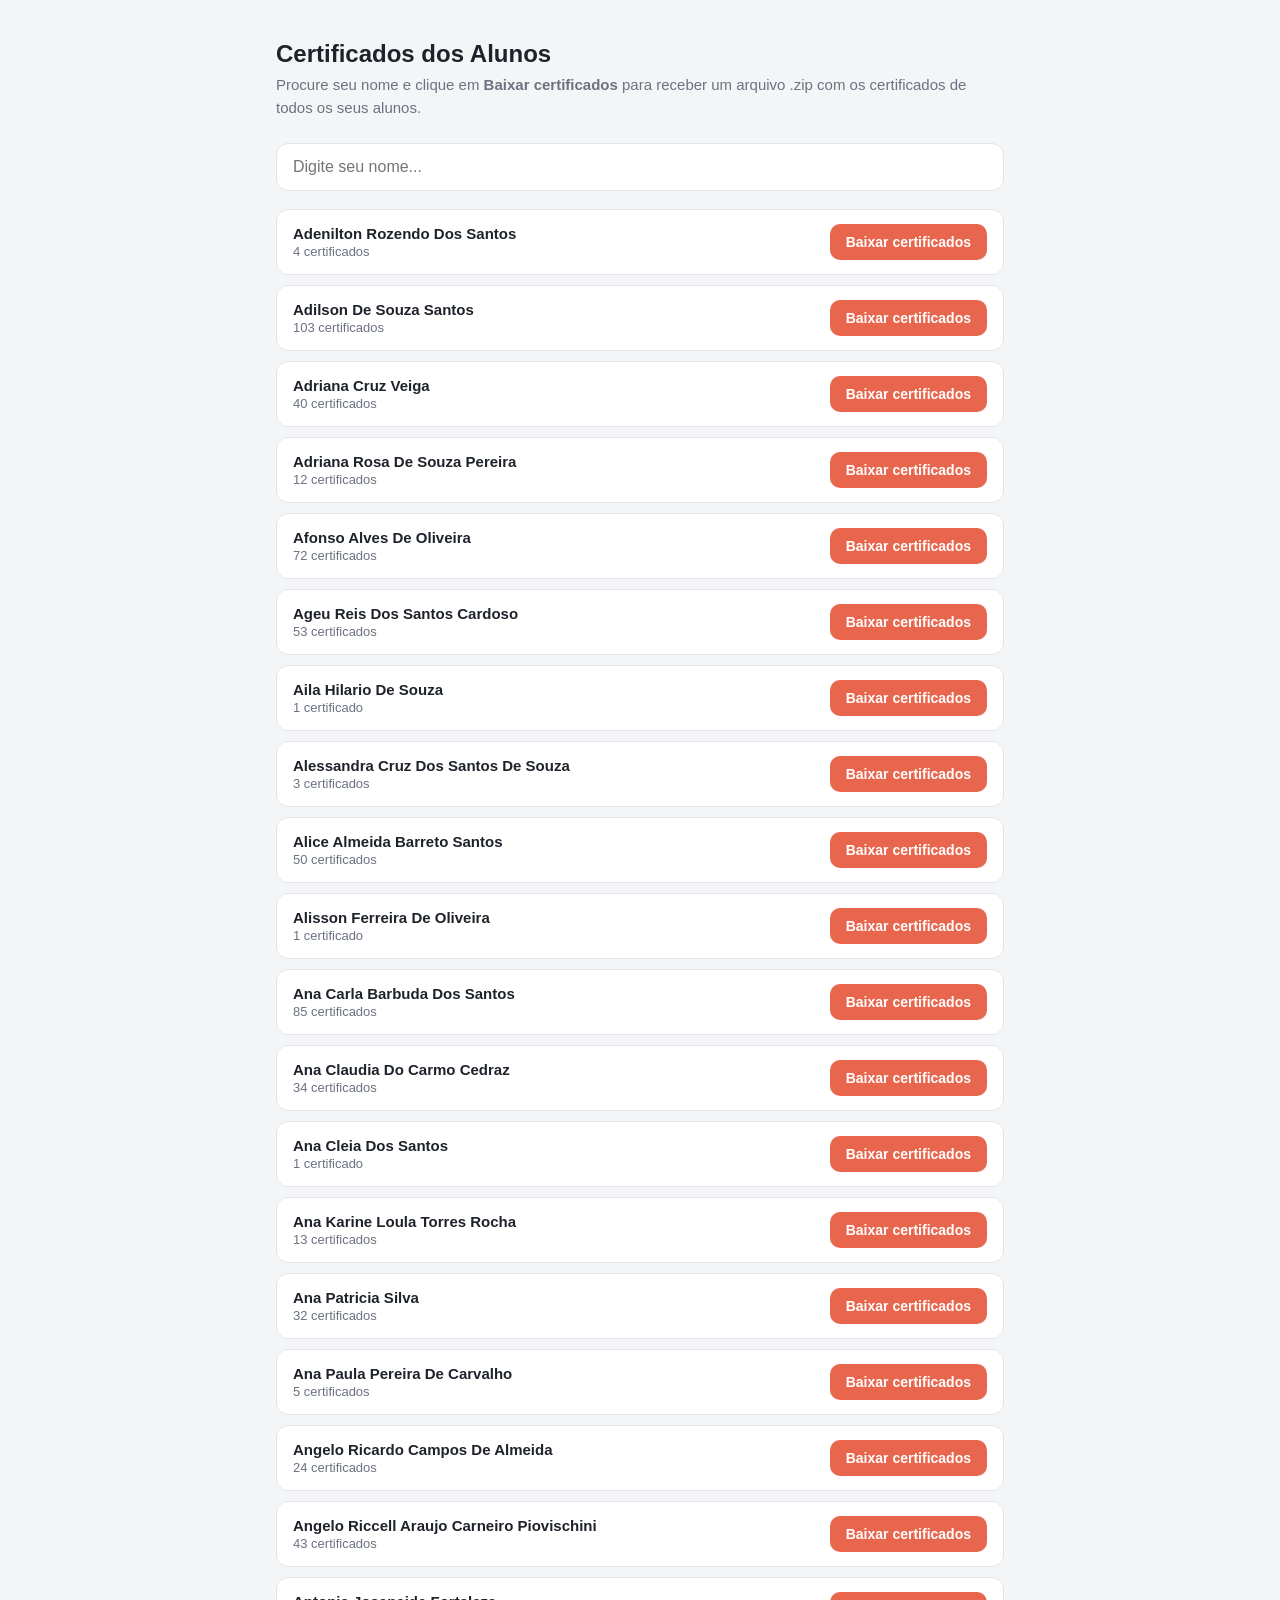
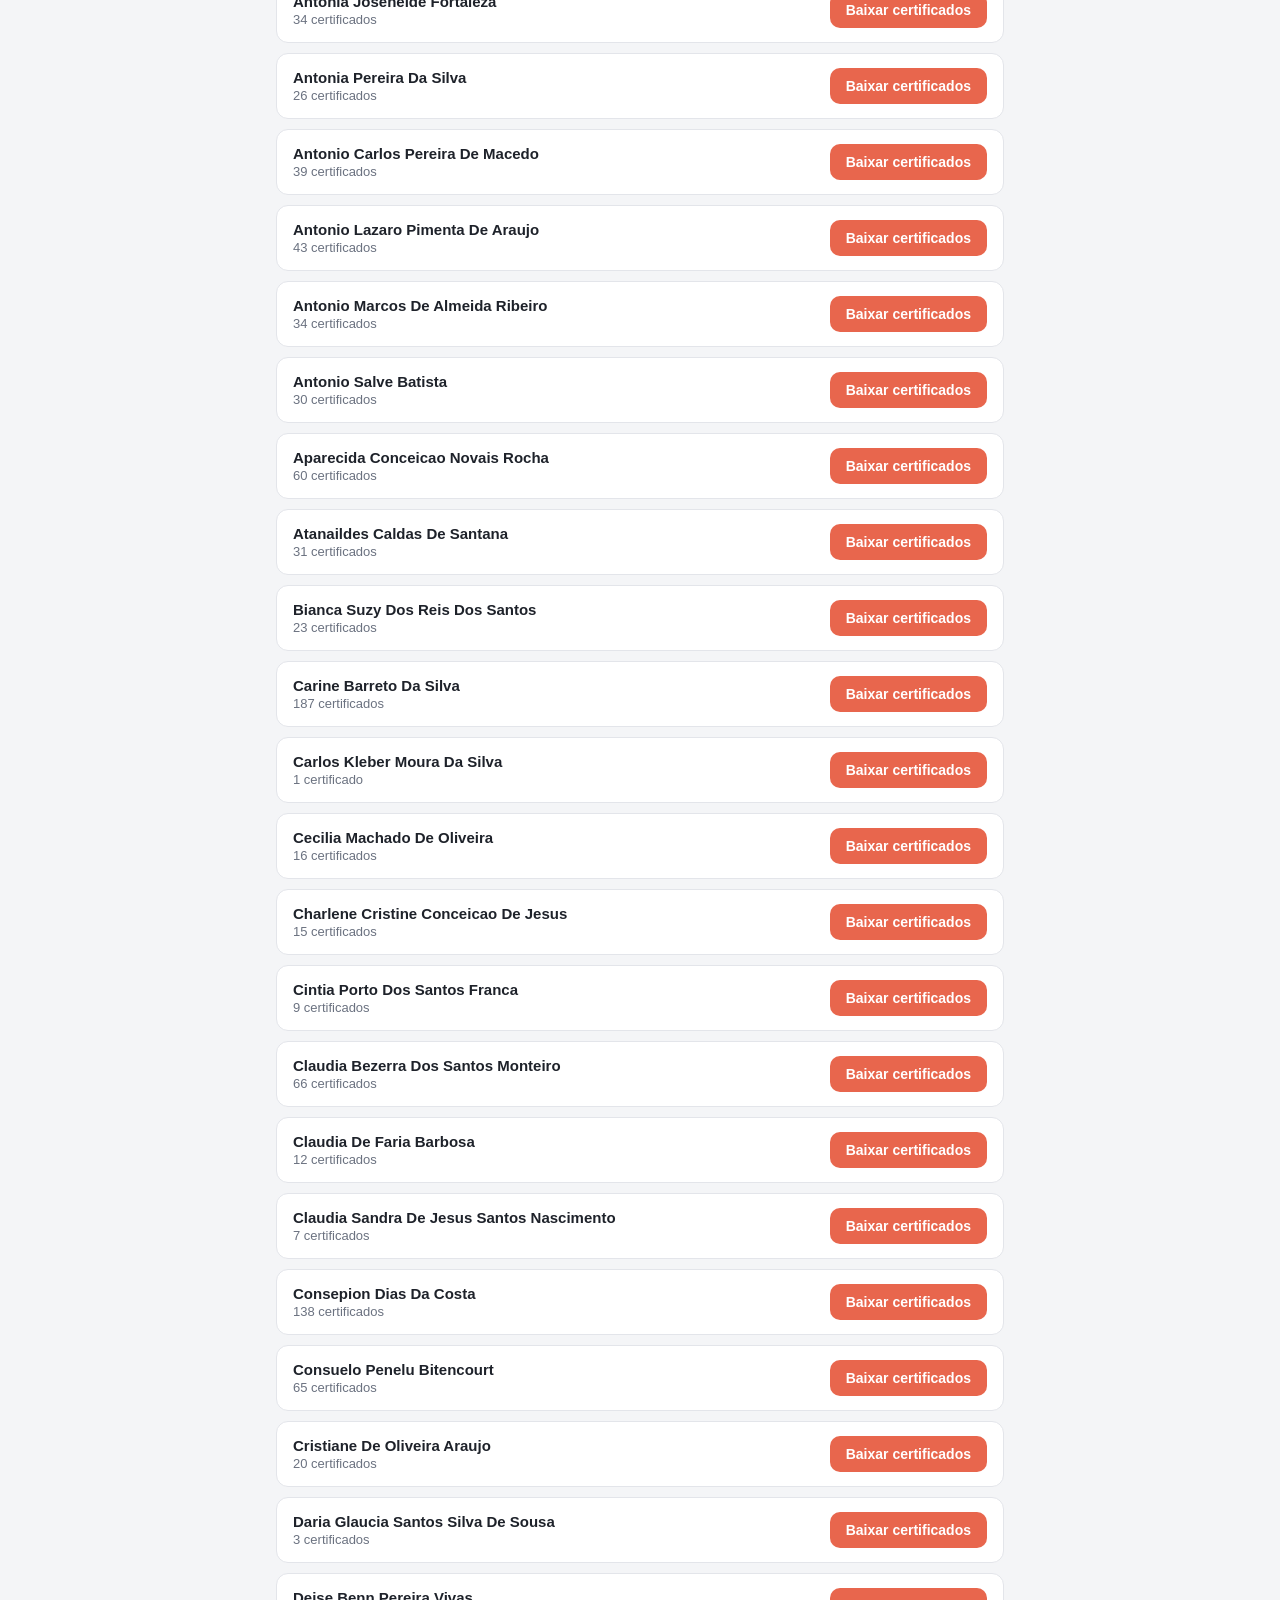
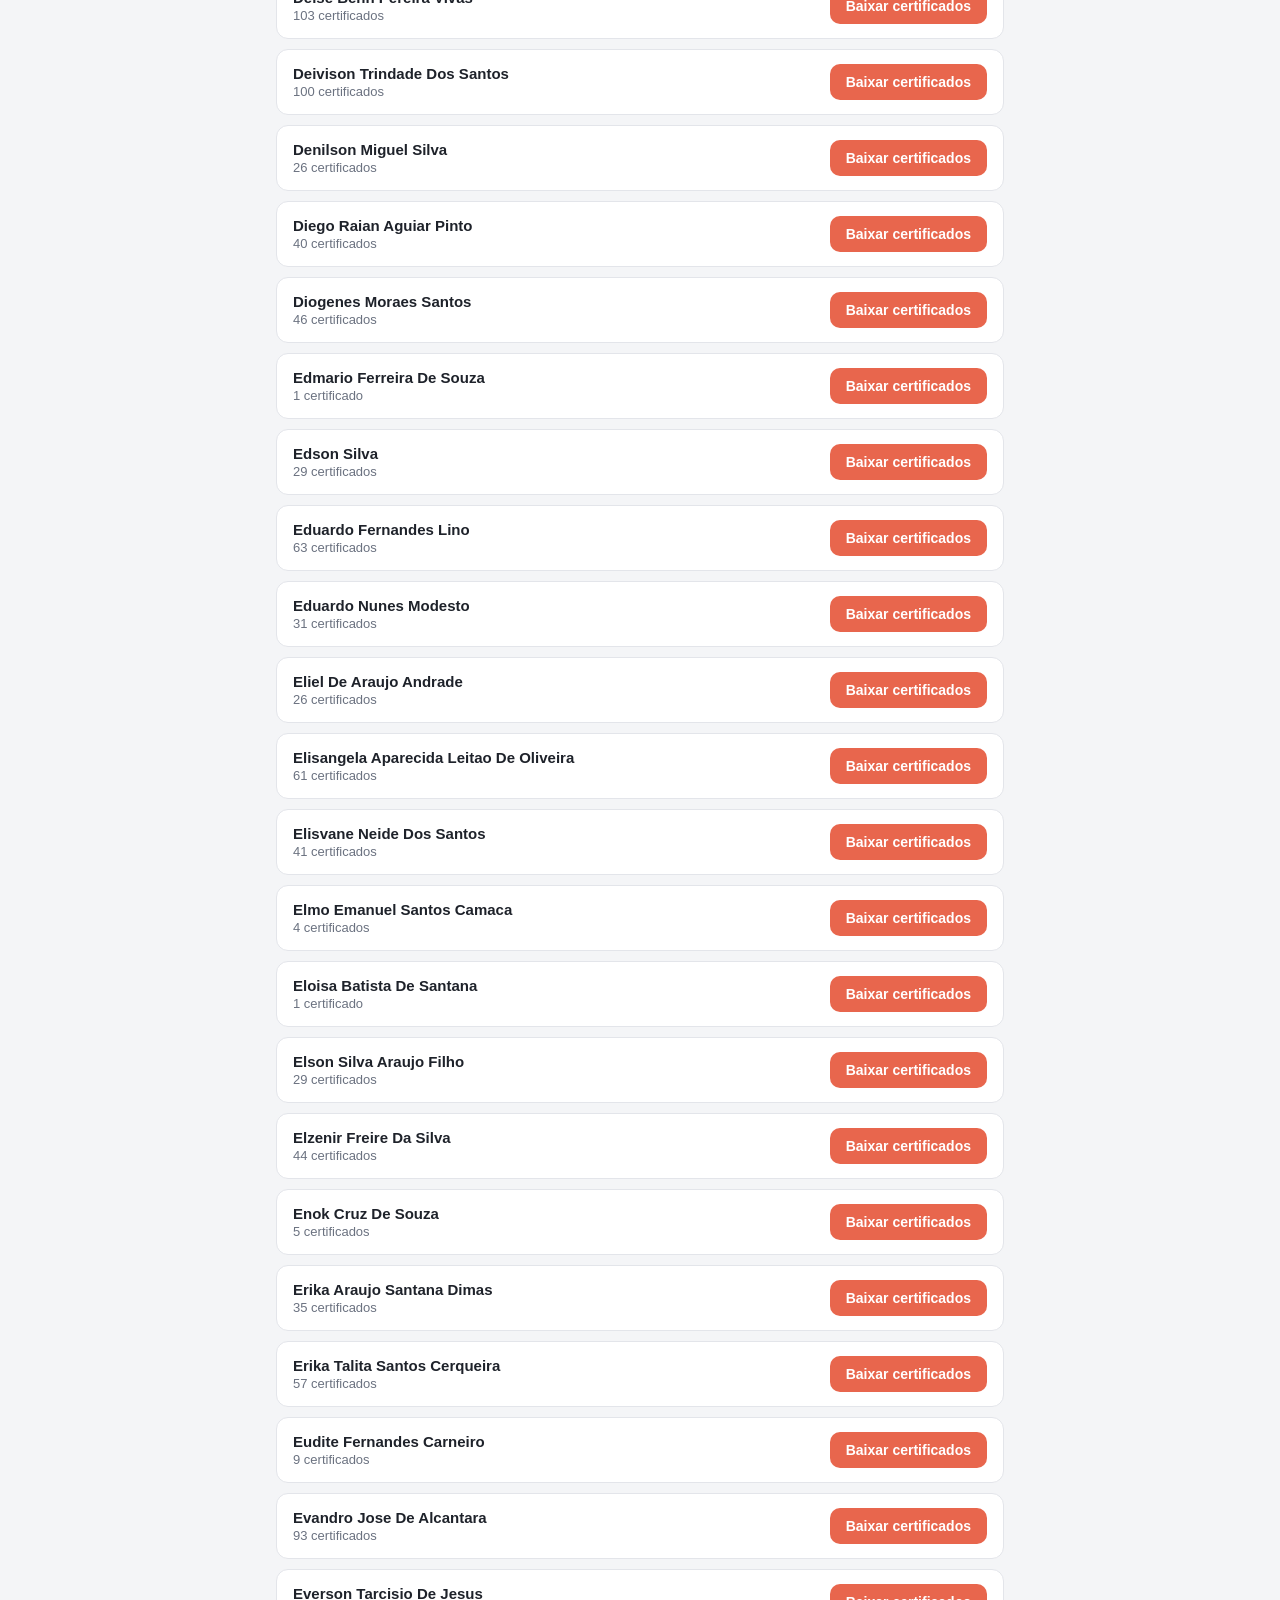
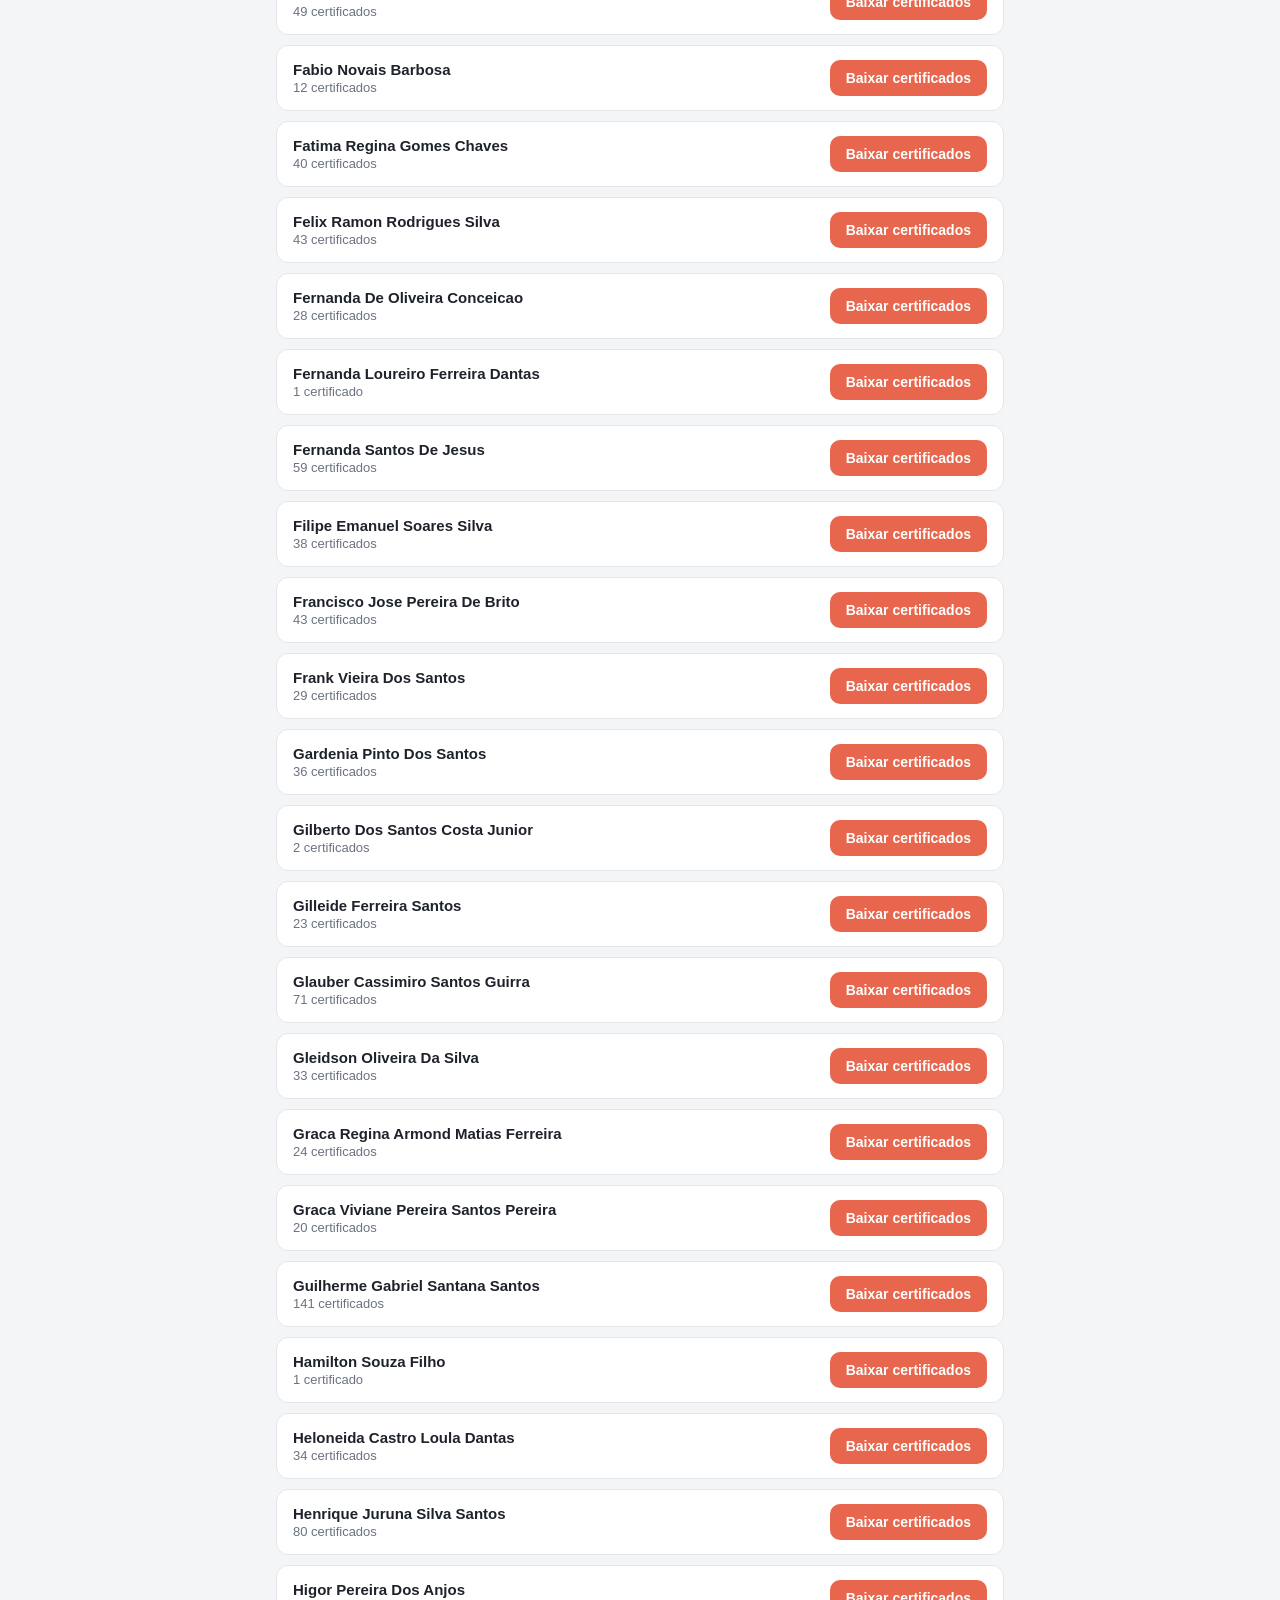
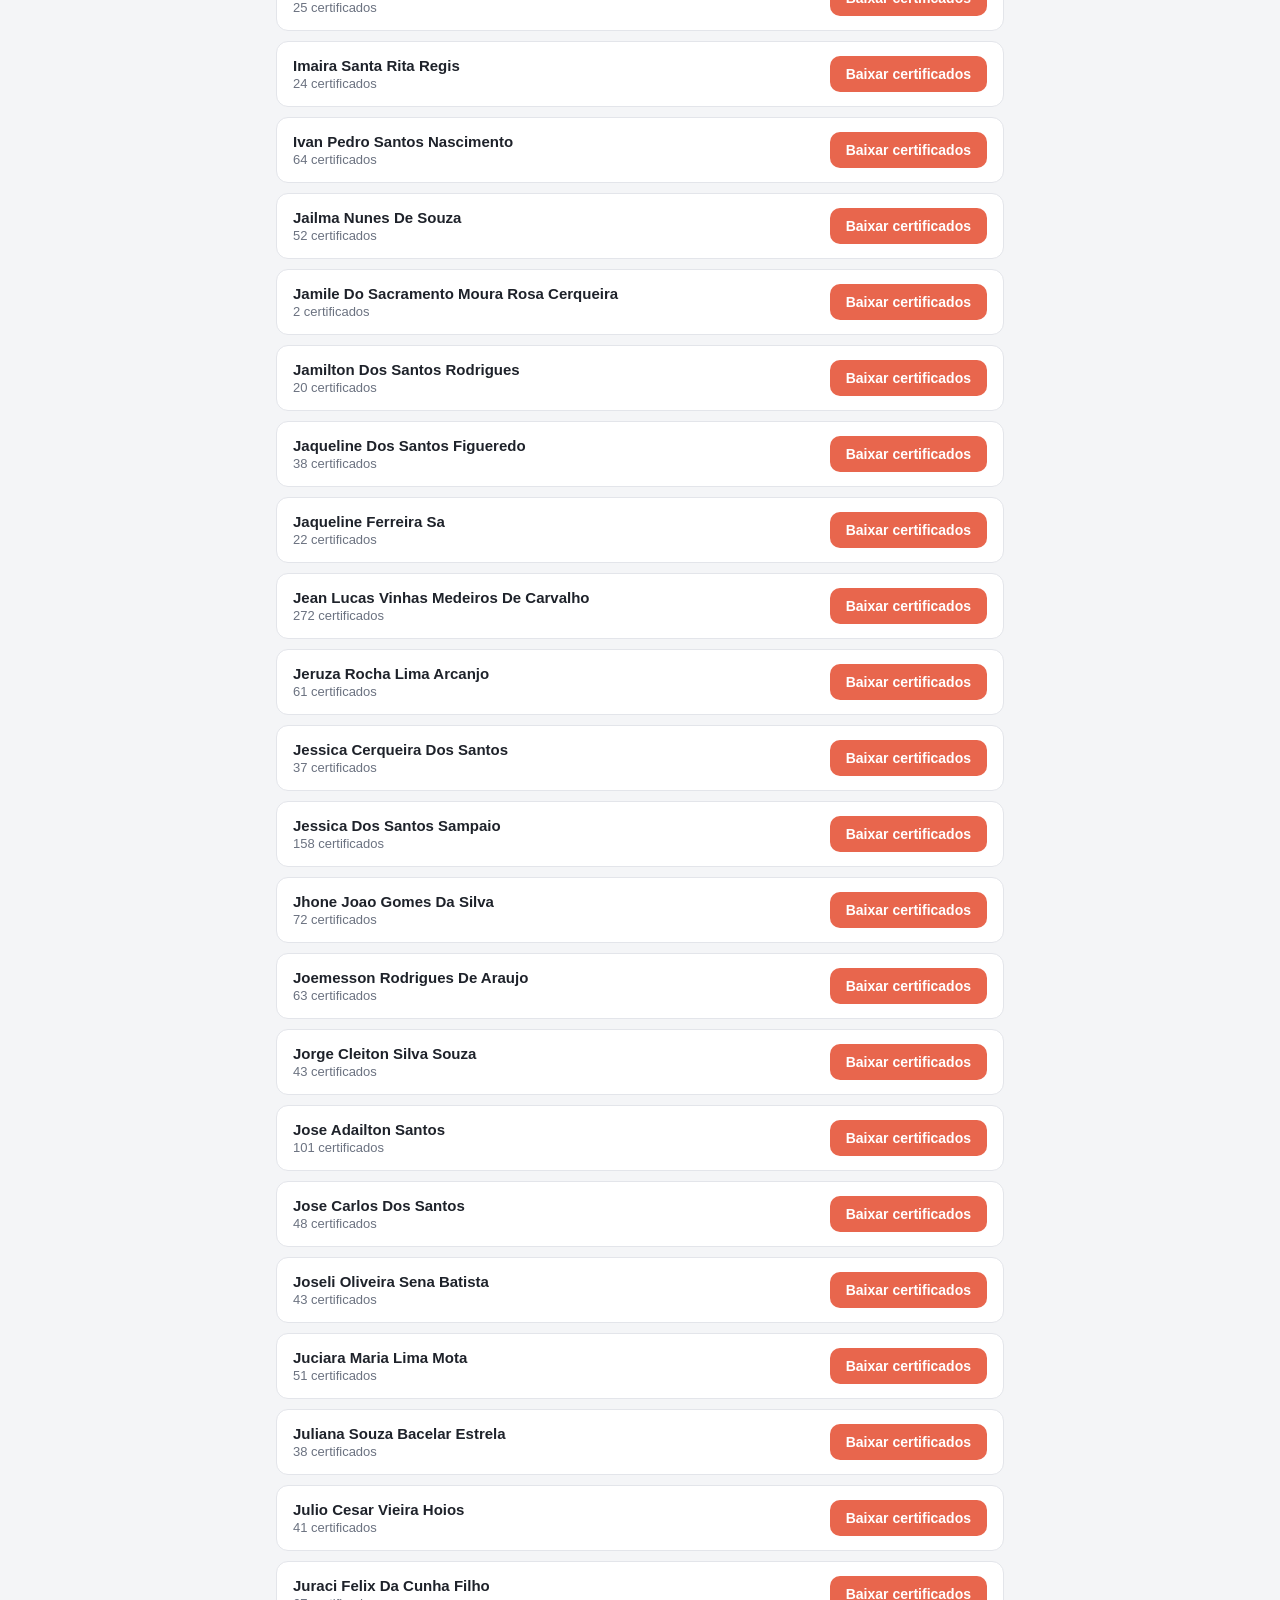
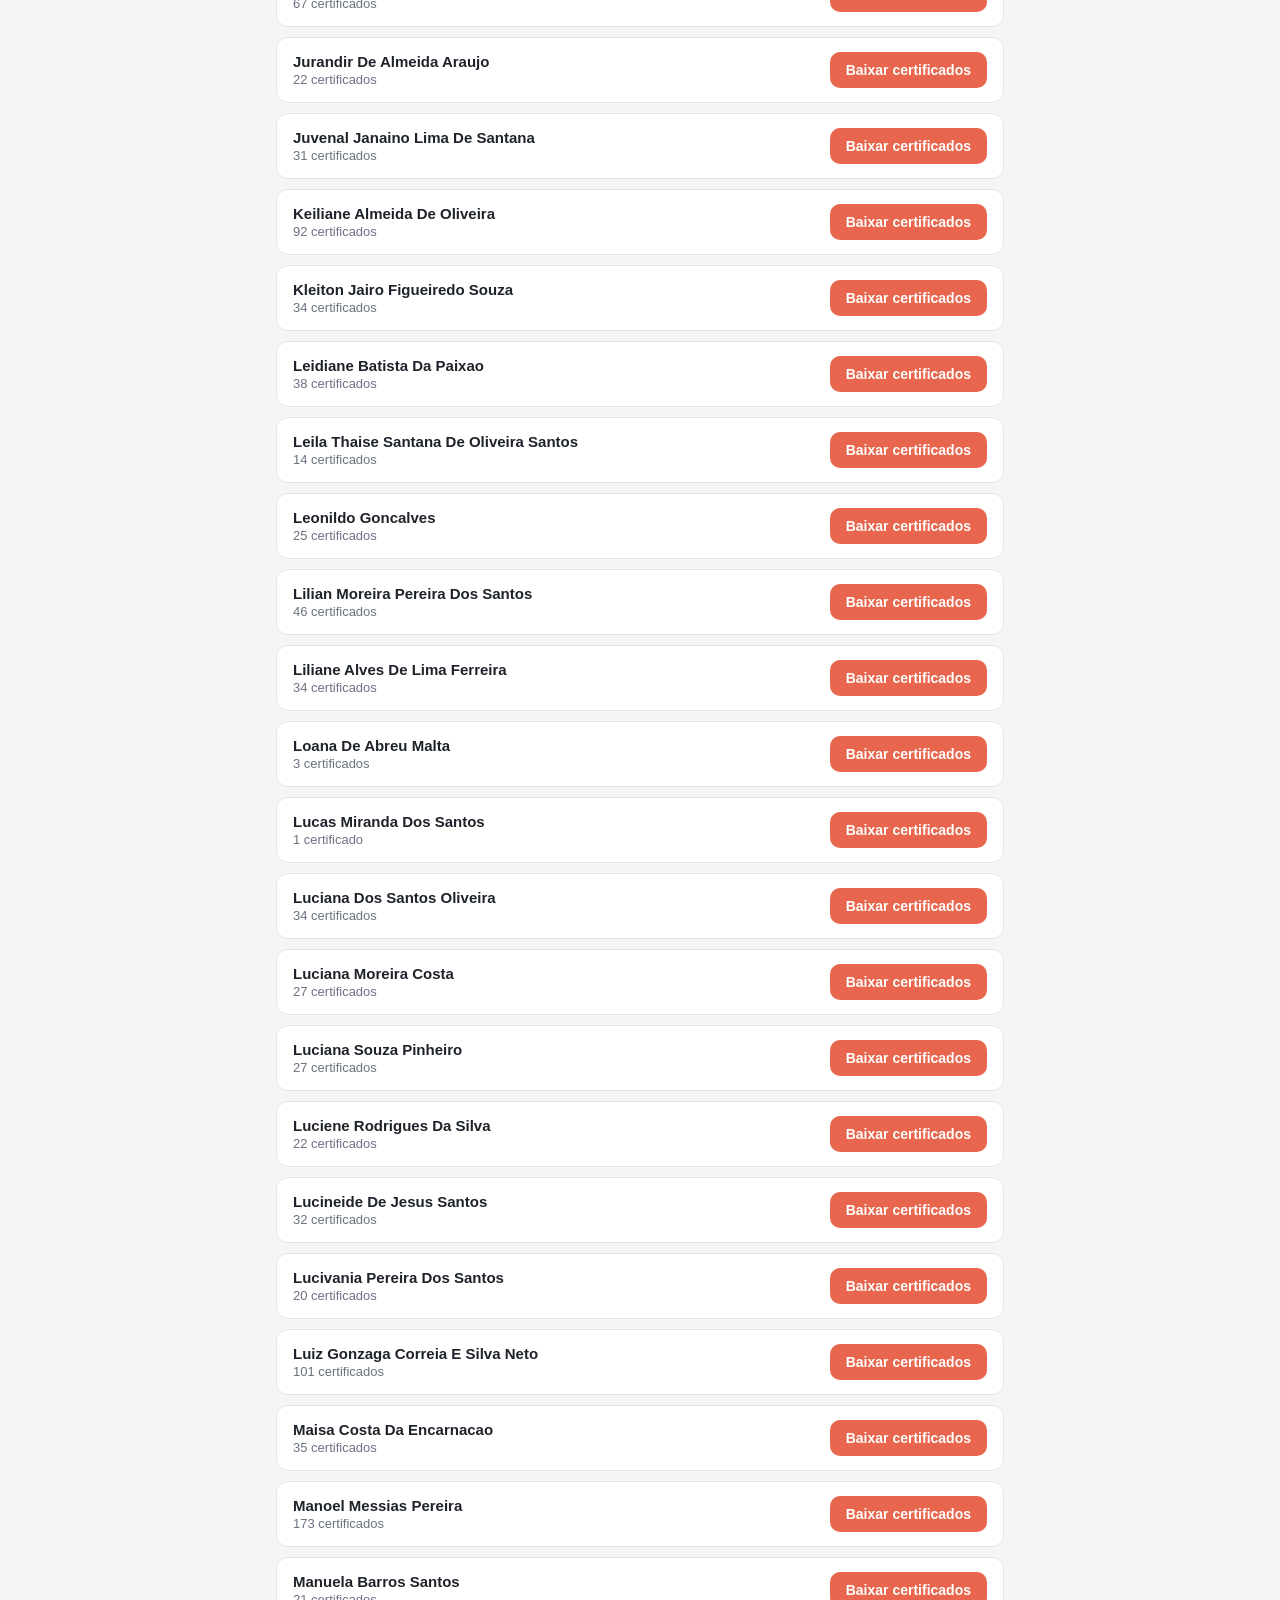
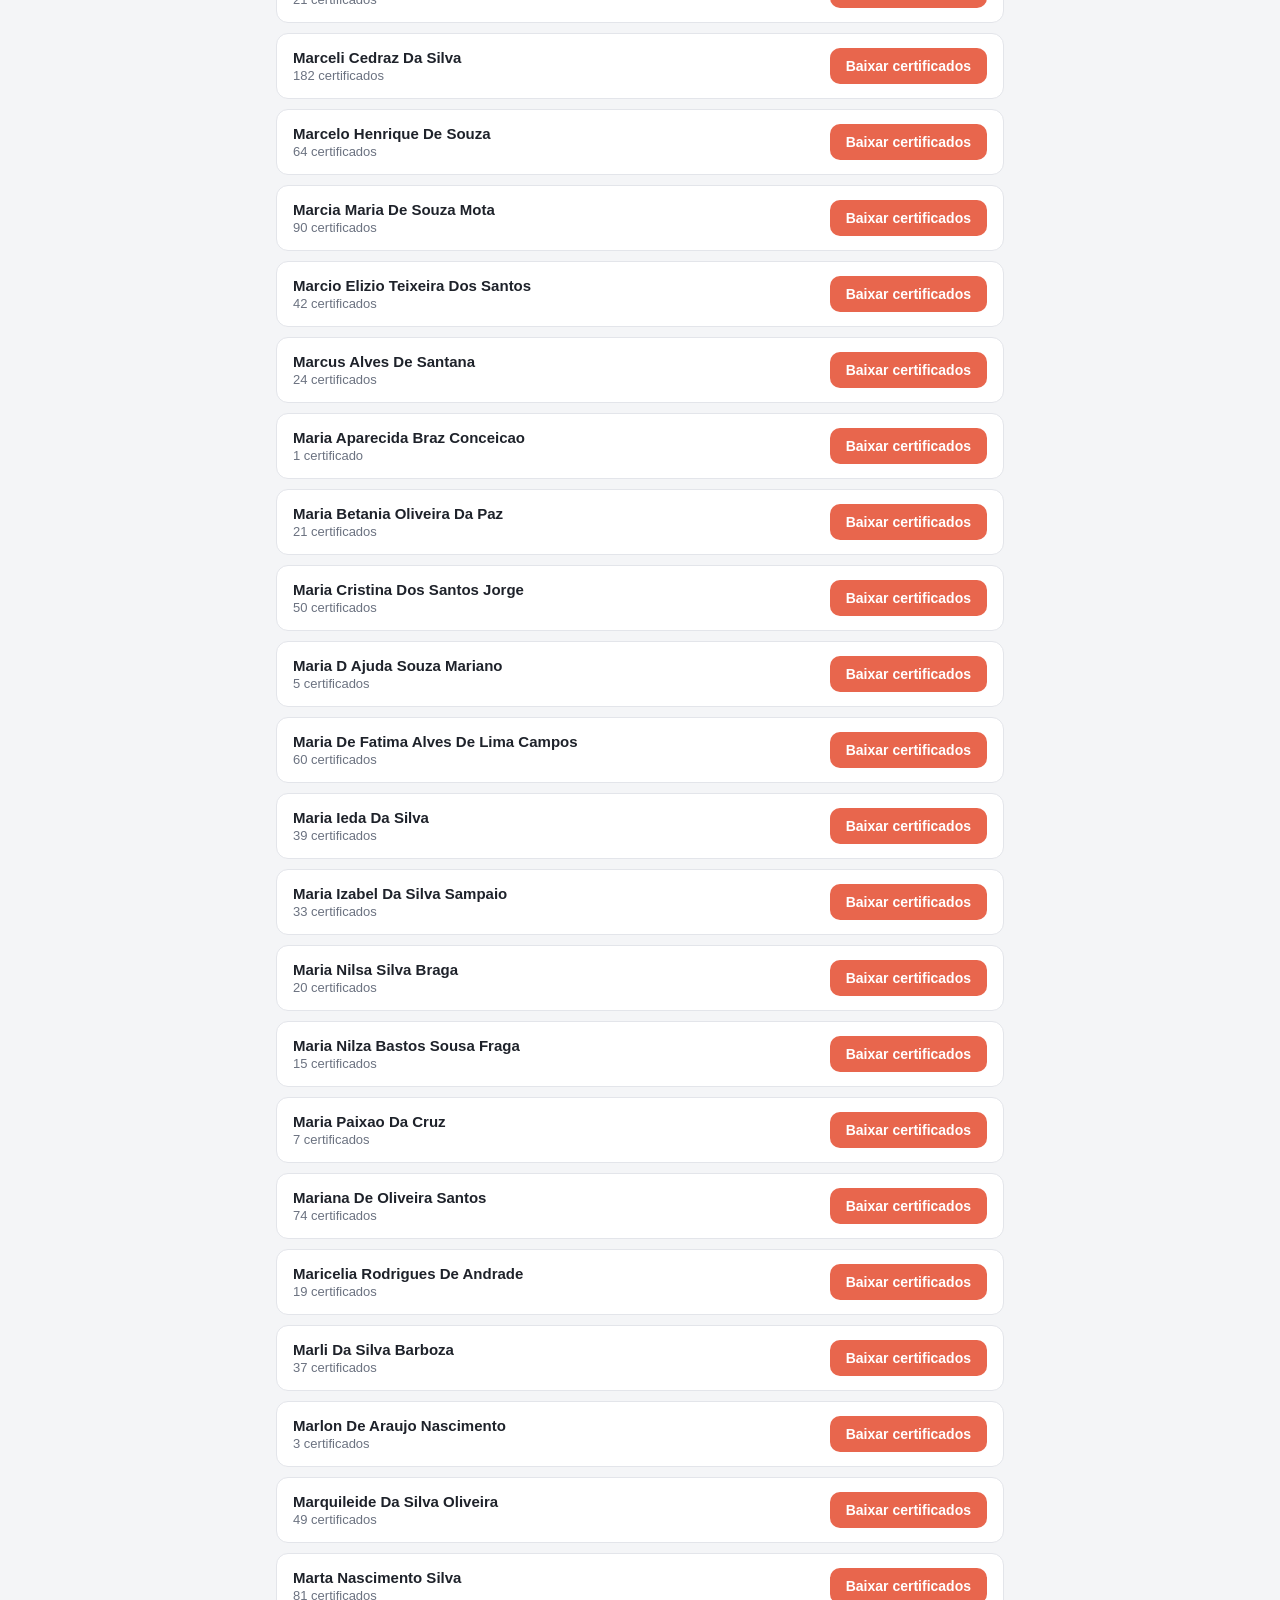
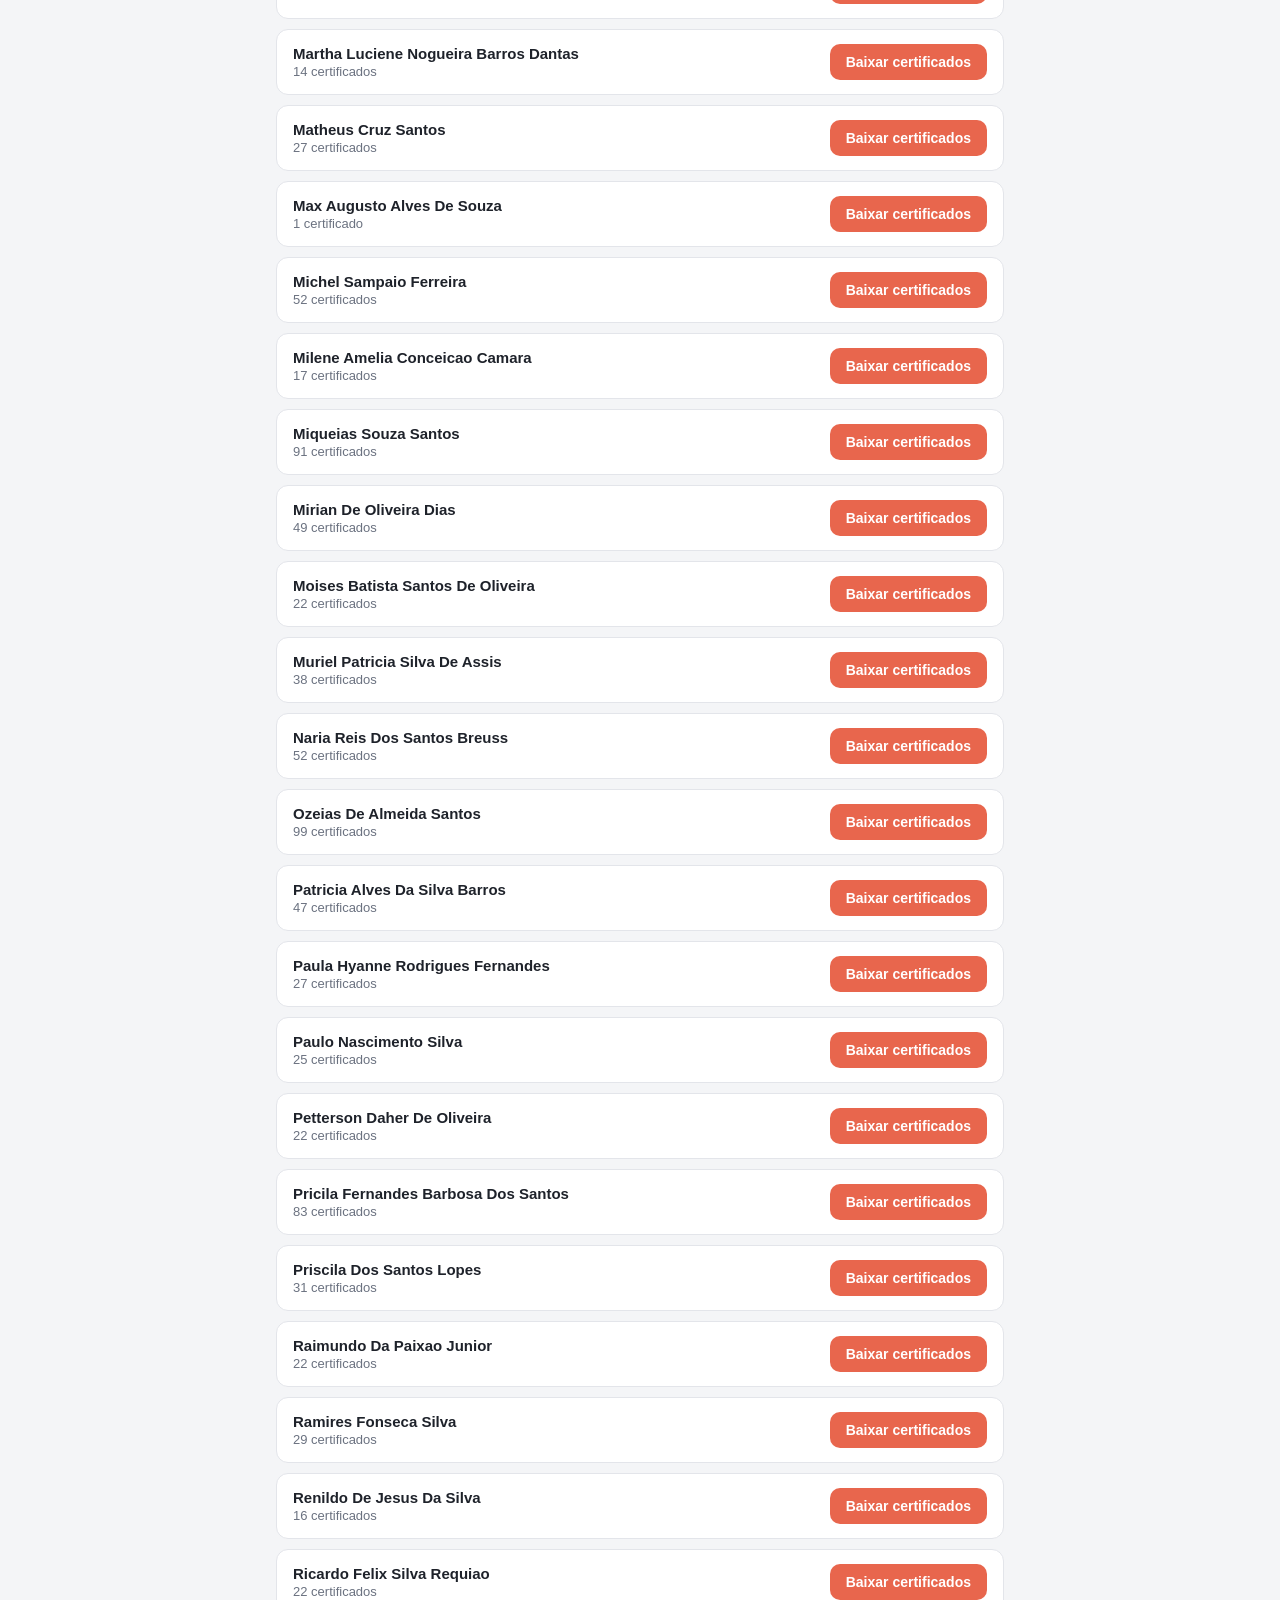
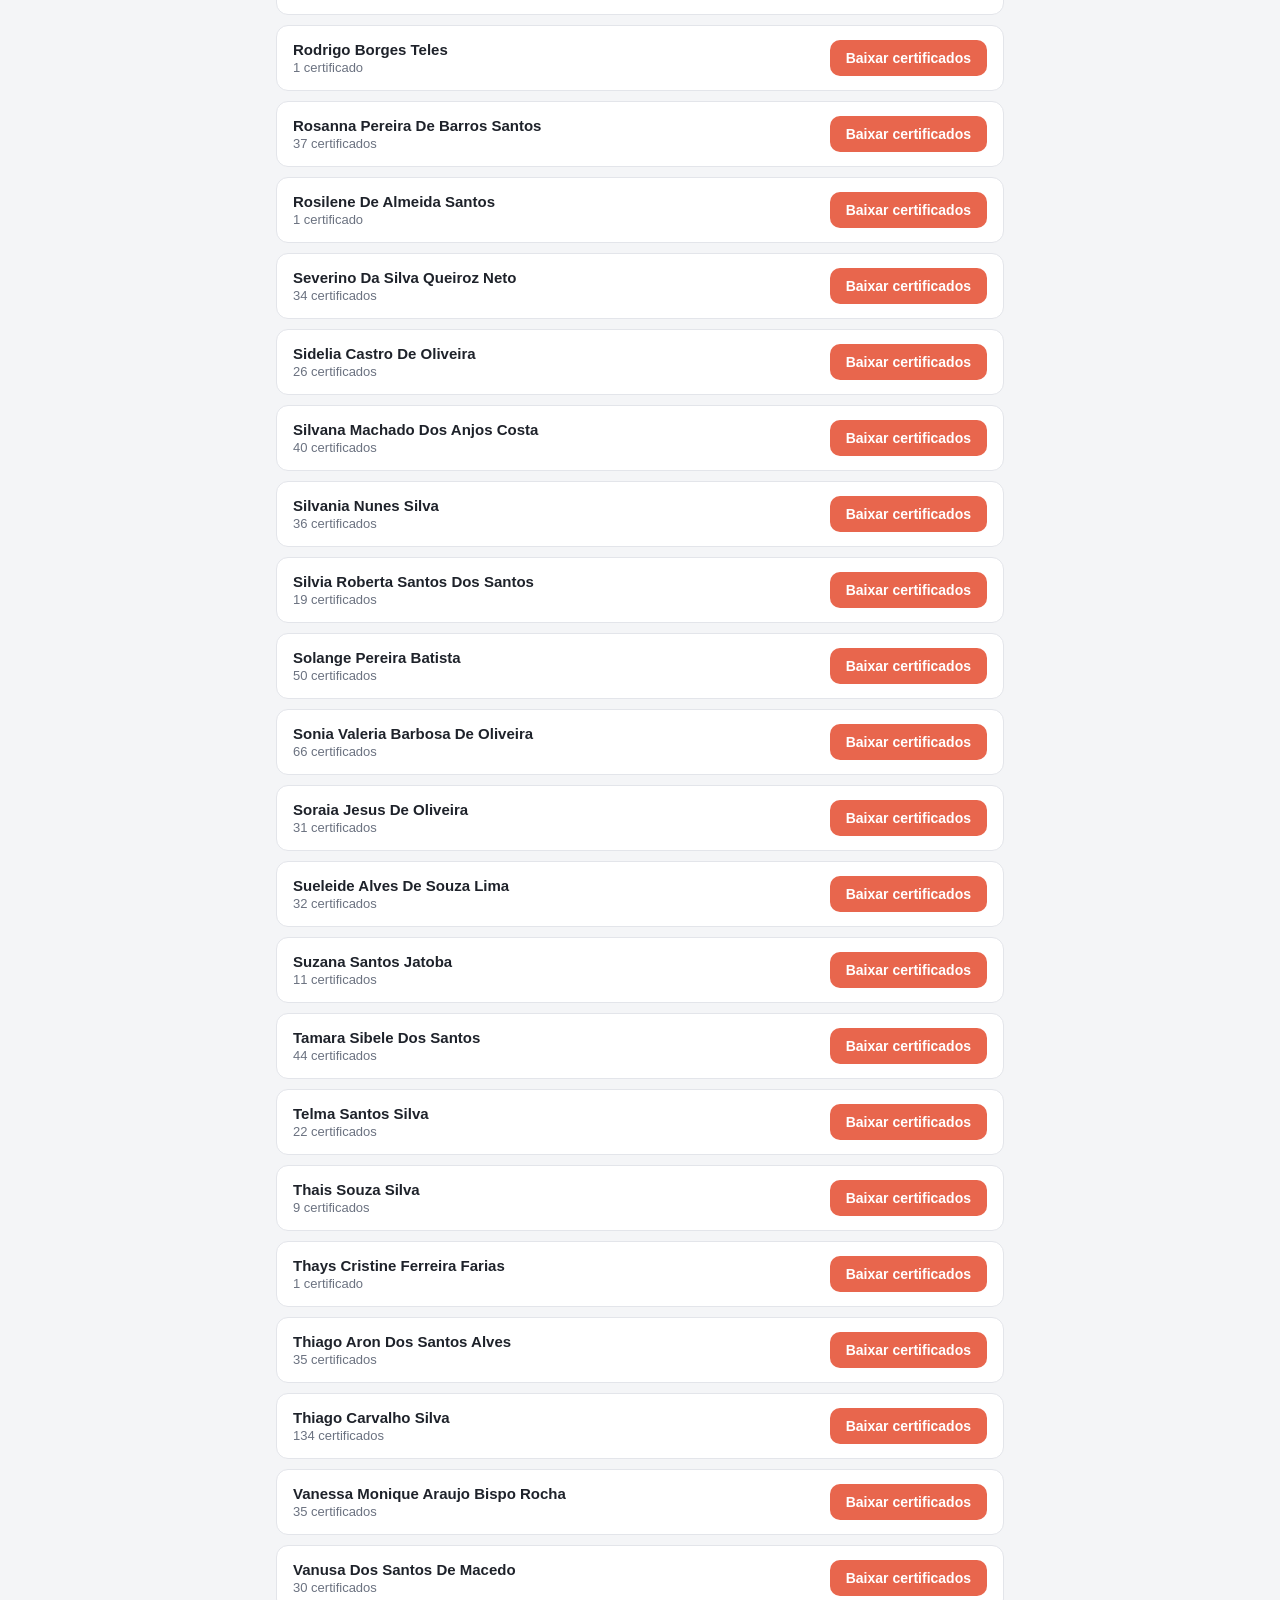
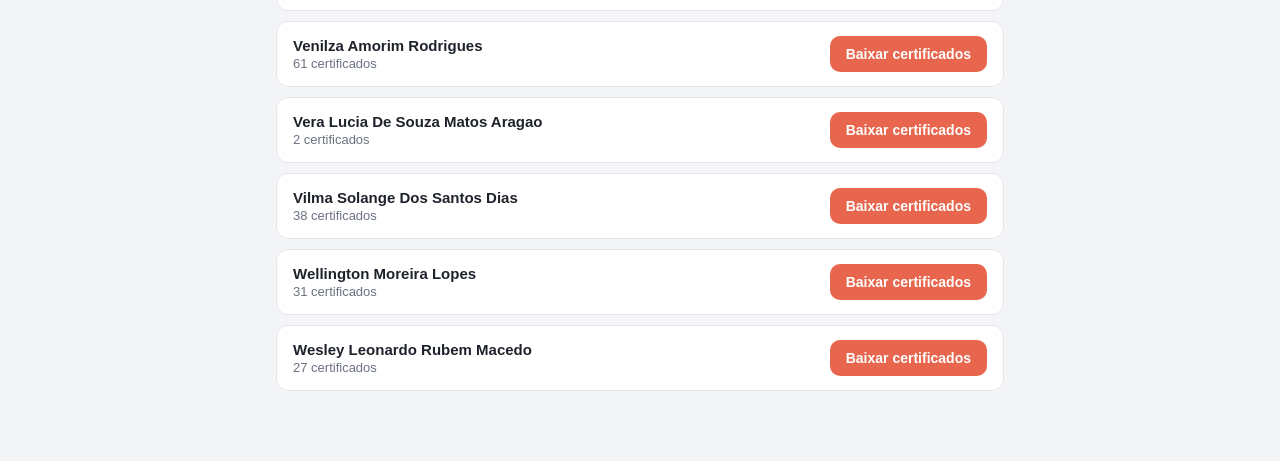
==== commit daf3f09e: "Certificados: add 1 for Atanaildes Caldas de Santana Co-Authored-By: Claude Opus 5.5 <noreply@anthro" ====
--- a/certificados/index.html
+++ b/certificados/index.html
@@ -57,7 +57,7 @@
 <li data-n="ANTONIO MARCOS DE ALMEIDA RIBEIRO"><div><div class="nm">Antonio Marcos De Almeida Ribeiro</div><div class="ct">34 certificados</div></div><a class="btn" href="https://github.com/fernandobmello/fernandobmello.github.io/releases/download/certificados-bahia/ANTONIO_MARCOS_DE_ALMEIDA_RIBEIRO.zip" download>Baixar certificados</a></li>
 <li data-n="ANTONIO SALVE BATISTA"><div><div class="nm">Antonio Salve Batista</div><div class="ct">30 certificados</div></div><a class="btn" href="https://github.com/fernandobmello/fernandobmello.github.io/releases/download/certificados-bahia/ANTONIO_SALVE_BATISTA.zip" download>Baixar certificados</a></li>
 <li data-n="APARECIDA CONCEICAO NOVAIS ROCHA"><div><div class="nm">Aparecida Conceicao Novais Rocha</div><div class="ct">60 certificados</div></div><a class="btn" href="https://github.com/fernandobmello/fernandobmello.github.io/releases/download/certificados-bahia/APARECIDA_CONCEICAO_NOVAIS_ROCHA.zip" download>Baixar certificados</a></li>
-<li data-n="ATANAILDES CALDAS DE SANTANA"><div><div class="nm">Atanaildes Caldas De Santana</div><div class="ct">30 certificados</div></div><a class="btn" href="https://github.com/fernandobmello/fernandobmello.github.io/releases/download/certificados-bahia/ATANAILDES_CALDAS_DE_SANTANA.zip" download>Baixar certificados</a></li>
+<li data-n="ATANAILDES CALDAS DE SANTANA"><div><div class="nm">Atanaildes Caldas De Santana</div><div class="ct">31 certificados</div></div><a class="btn" href="https://github.com/fernandobmello/fernandobmello.github.io/releases/download/certificados-bahia/ATANAILDES_CALDAS_DE_SANTANA.zip" download>Baixar certificados</a></li>
 <li data-n="BIANCA SUZY DOS REIS DOS SANTOS"><div><div class="nm">Bianca Suzy Dos Reis Dos Santos</div><div class="ct">23 certificados</div></div><a class="btn" href="https://github.com/fernandobmello/fernandobmello.github.io/releases/download/certificados-bahia/BIANCA_SUZY_DOS_REIS_DOS_SANTOS.zip" download>Baixar certificados</a></li>
 <li data-n="CARINE BARRETO DA SILVA"><div><div class="nm">Carine Barreto Da Silva</div><div class="ct">187 certificados</div></div><a class="btn" href="https://github.com/fernandobmello/fernandobmello.github.io/releases/download/certificados-bahia/CARINE_BARRETO_DA_SILVA.zip" download>Baixar certificados</a></li>
 <li data-n="CARLOS KLEBER MOURA DA SILVA"><div><div class="nm">Carlos Kleber Moura Da Silva</div><div class="ct">1 certificado</div></div><a class="btn" href="https://github.com/fernandobmello/fernandobmello.github.io/releases/download/certificados-bahia/CARLOS_KLEBER_MOURA_DA_SILVA.zip" download>Baixar certificados</a></li>
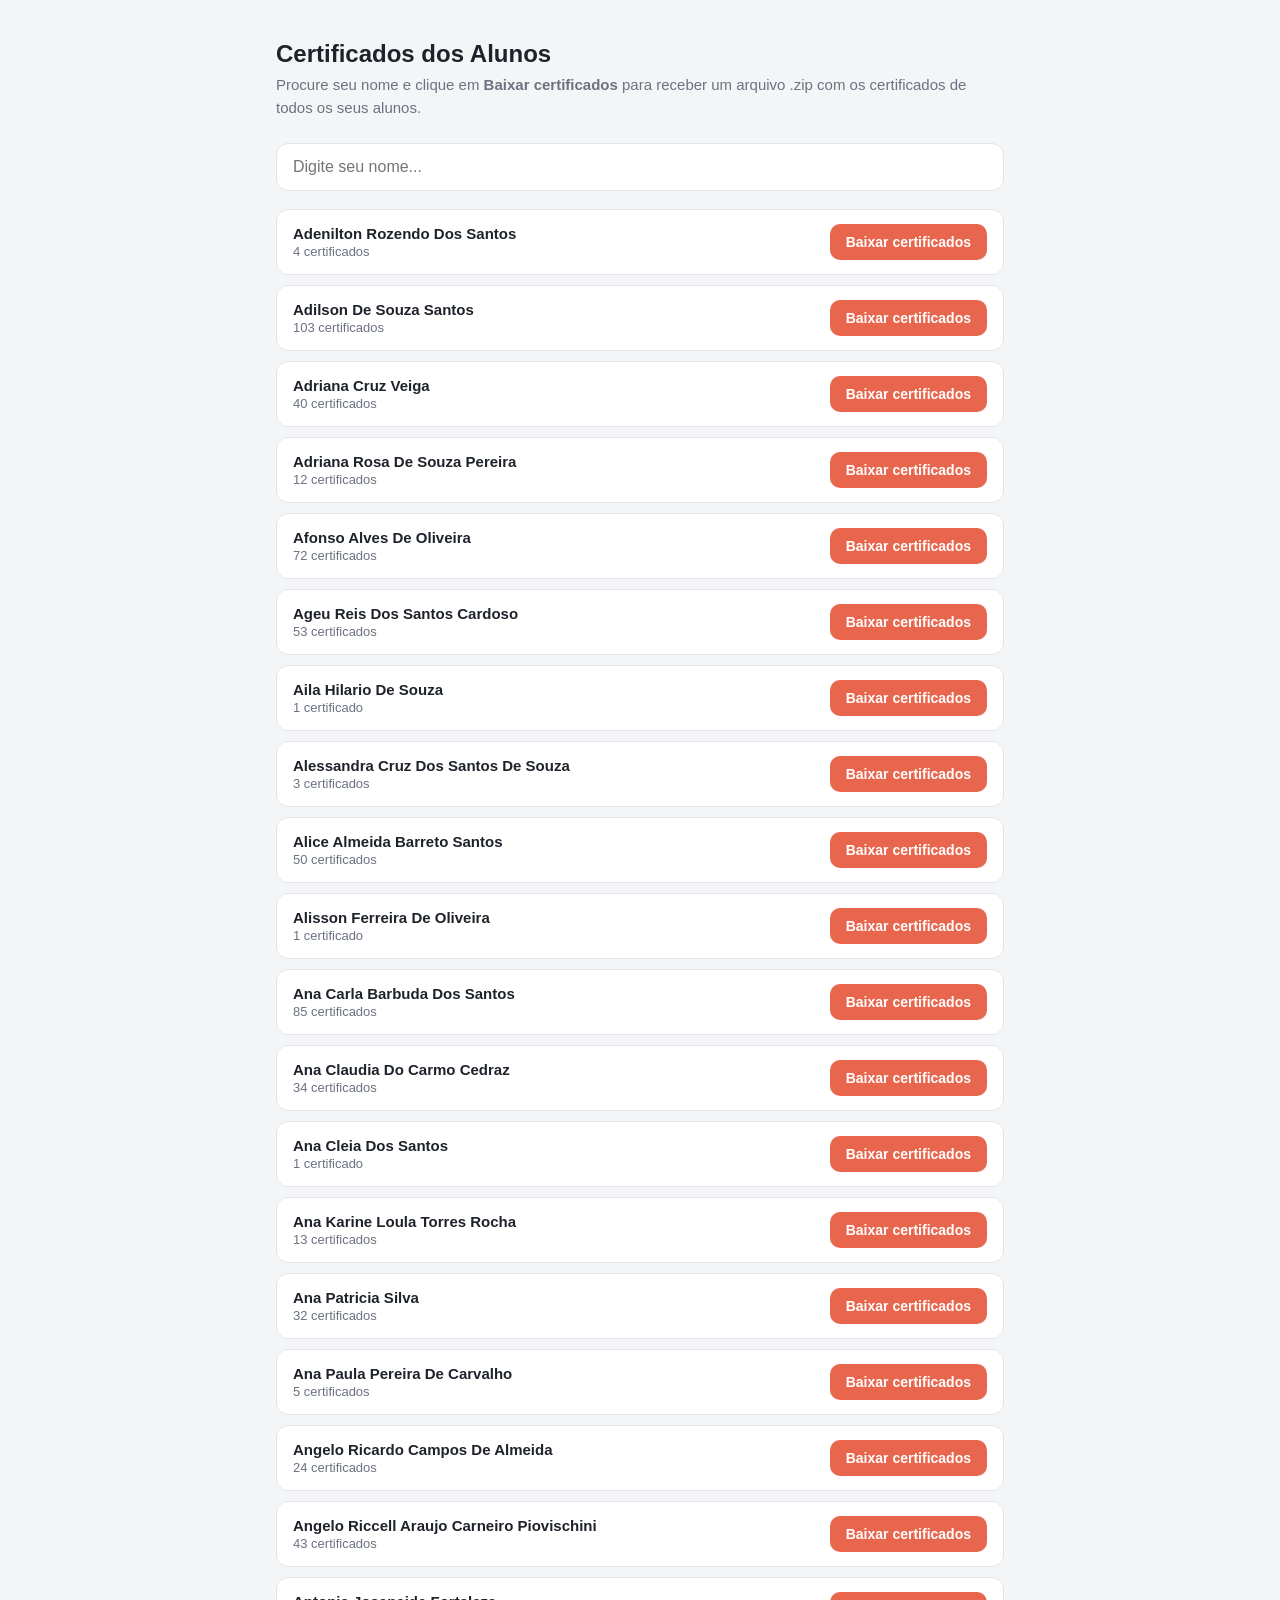
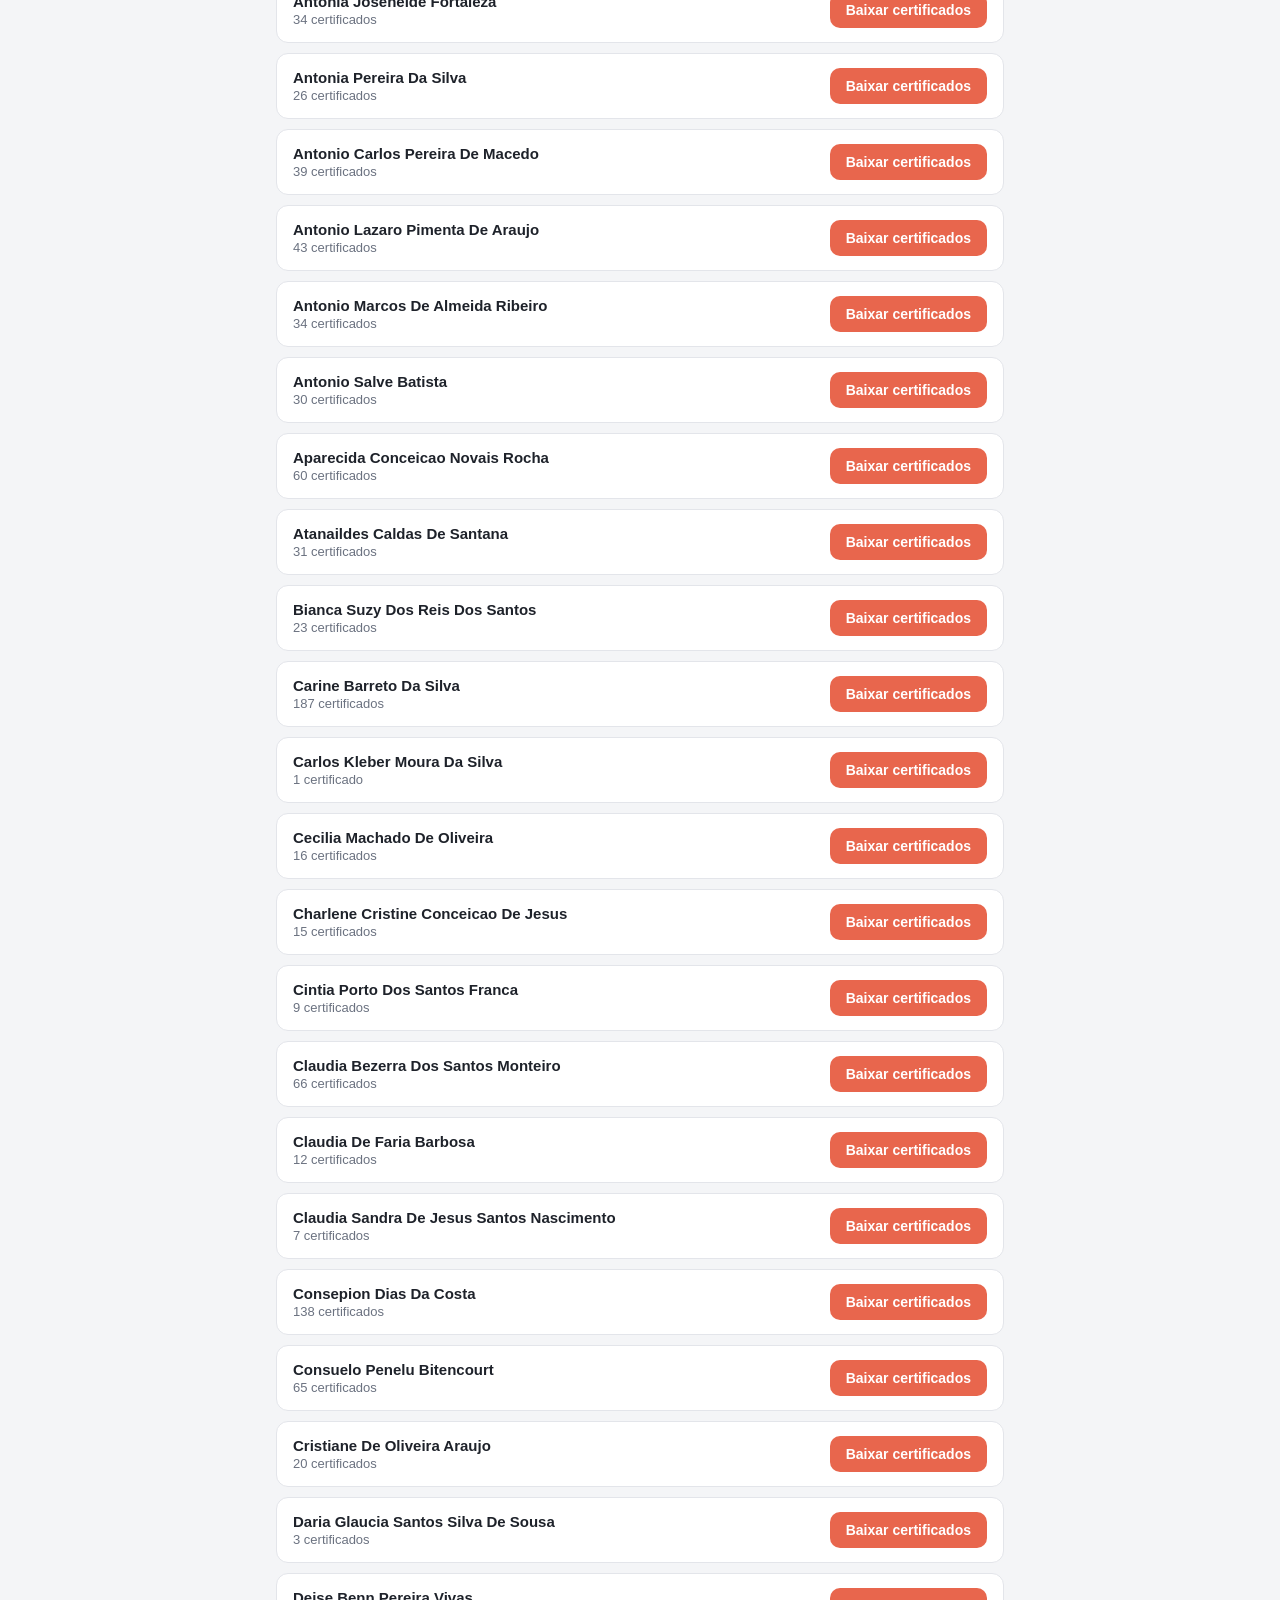
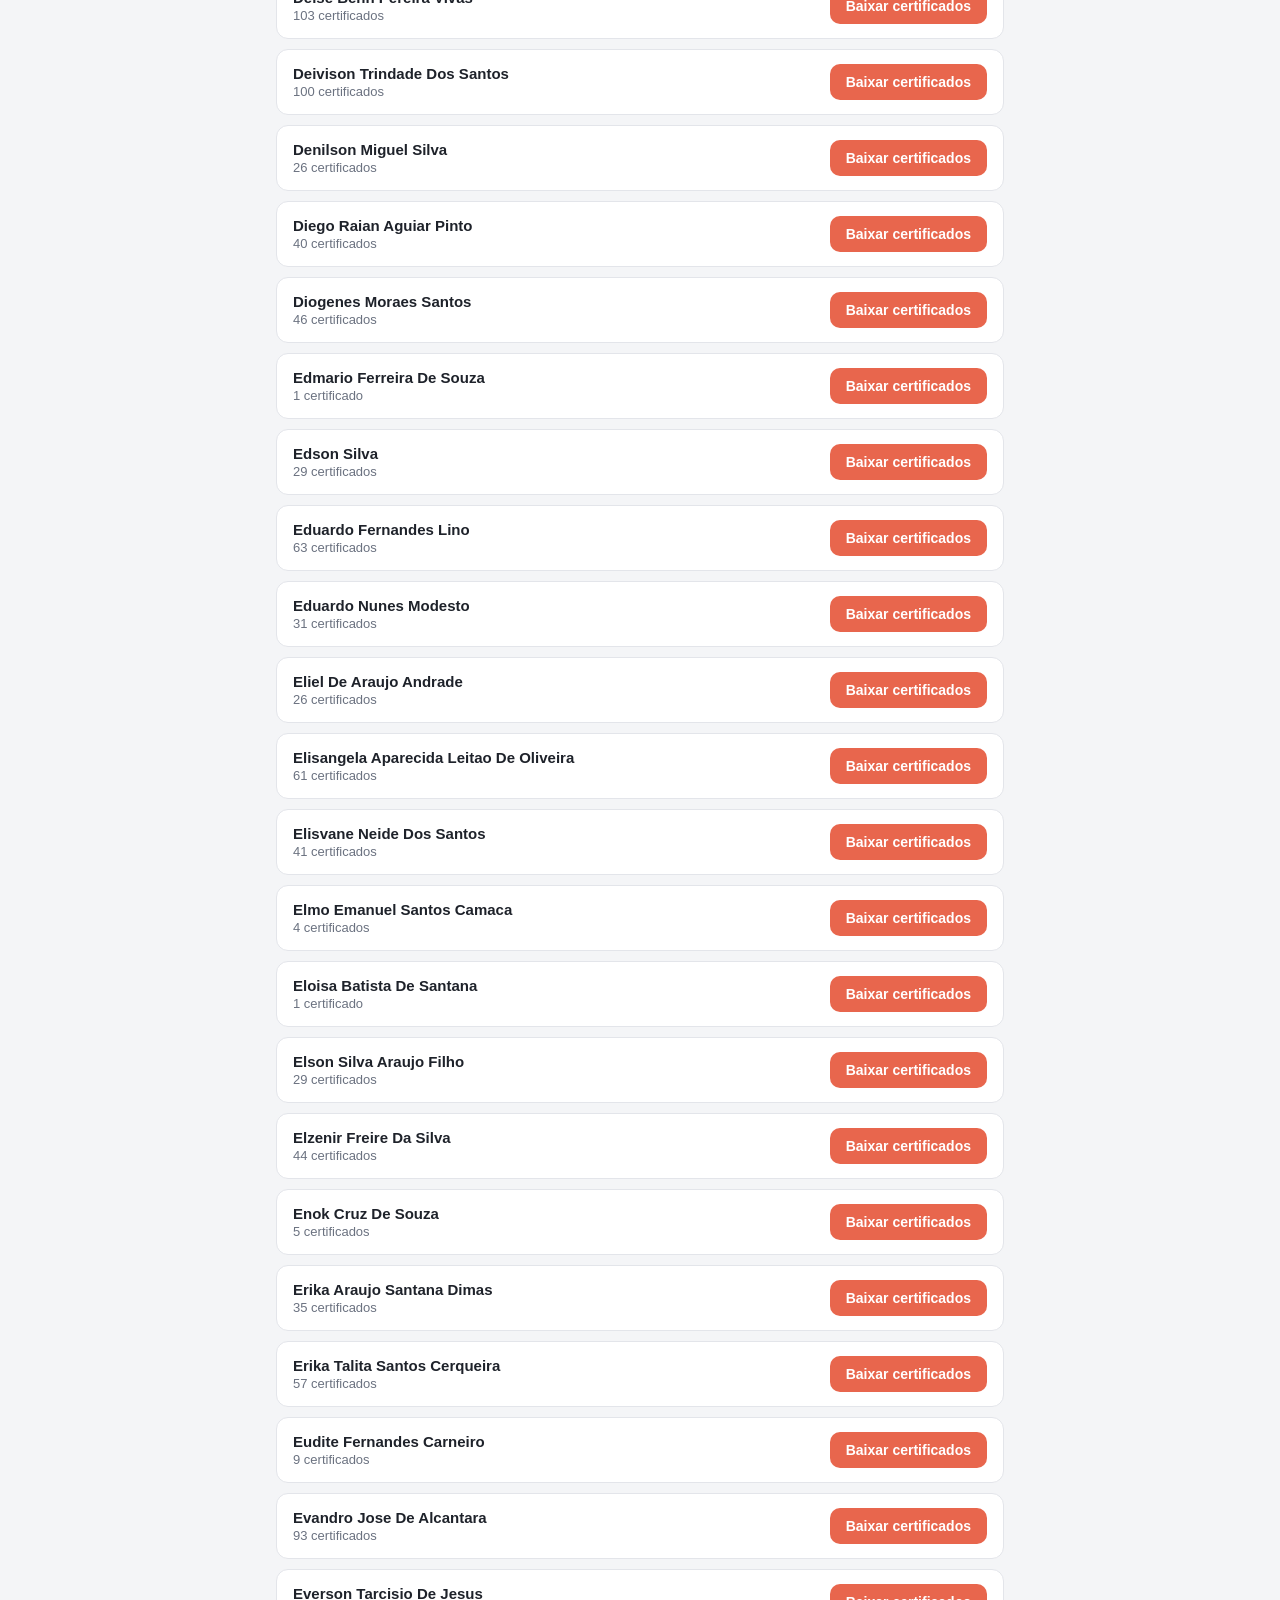
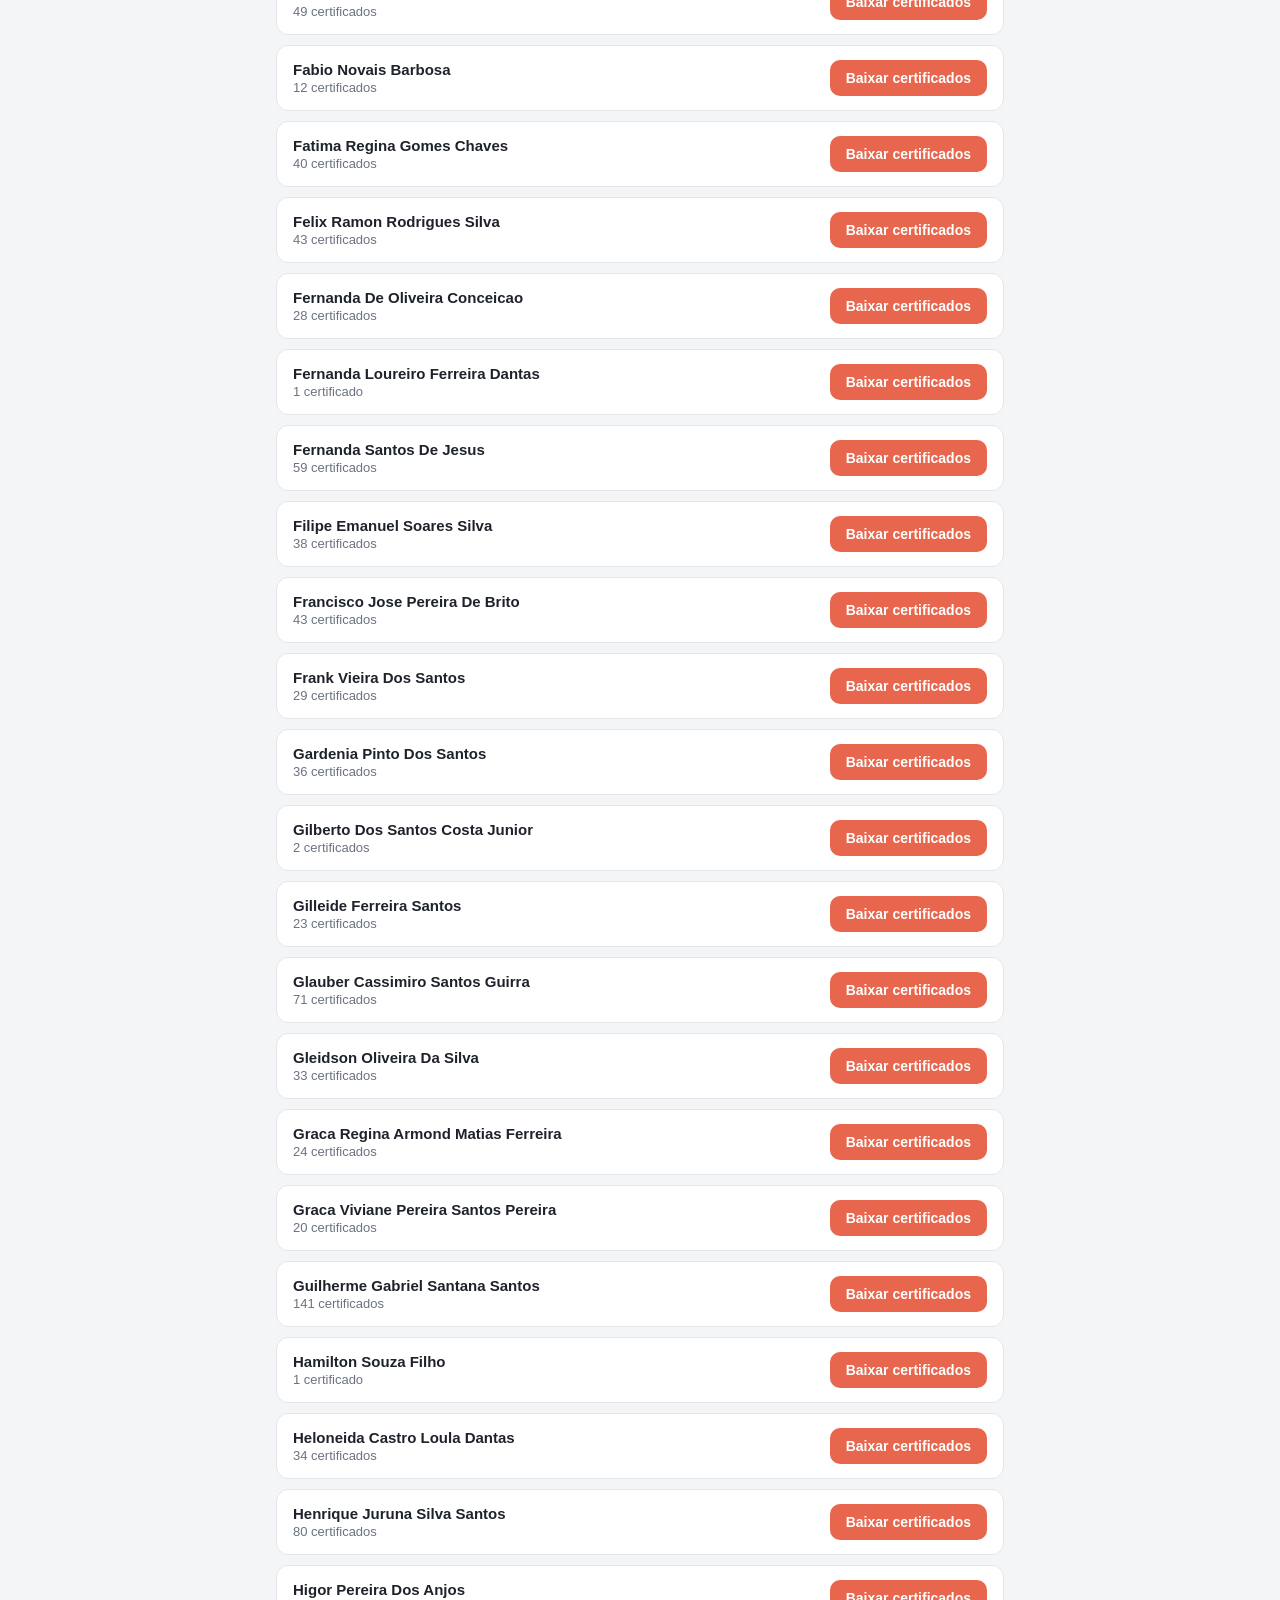
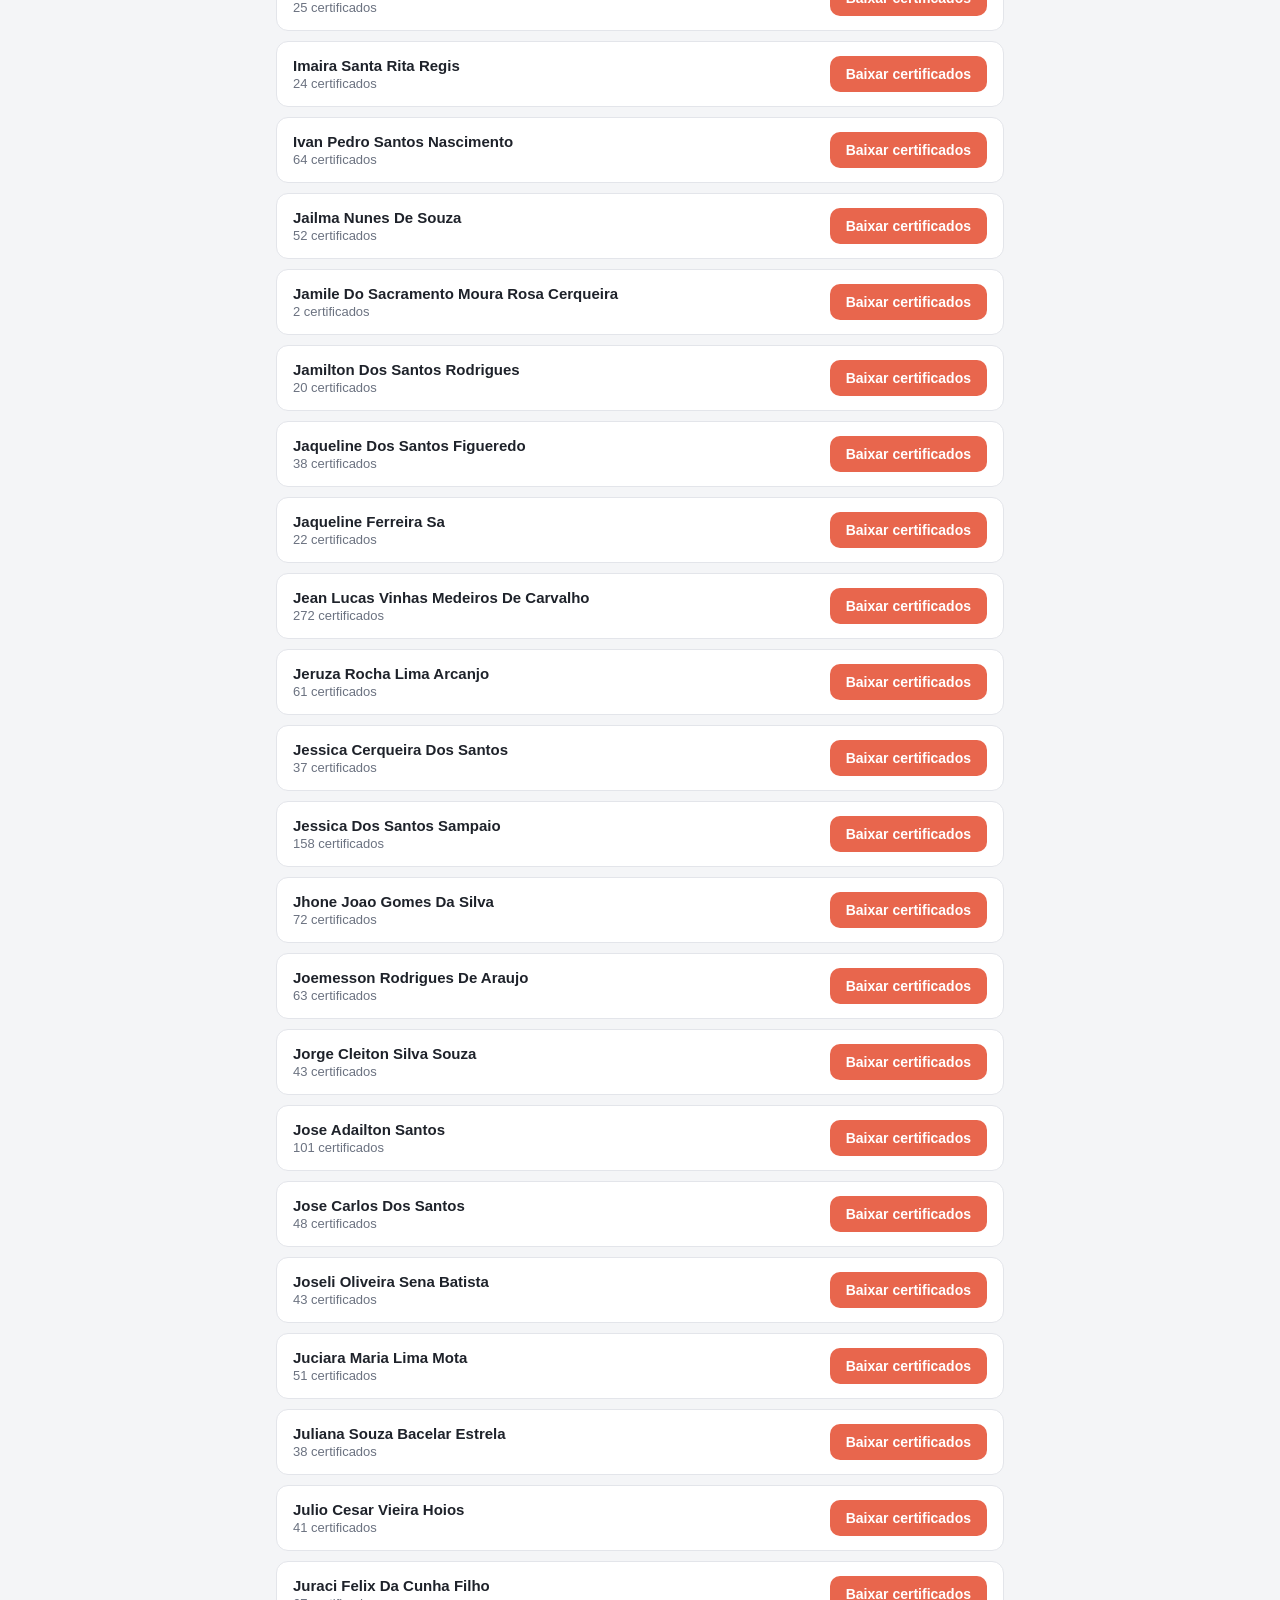
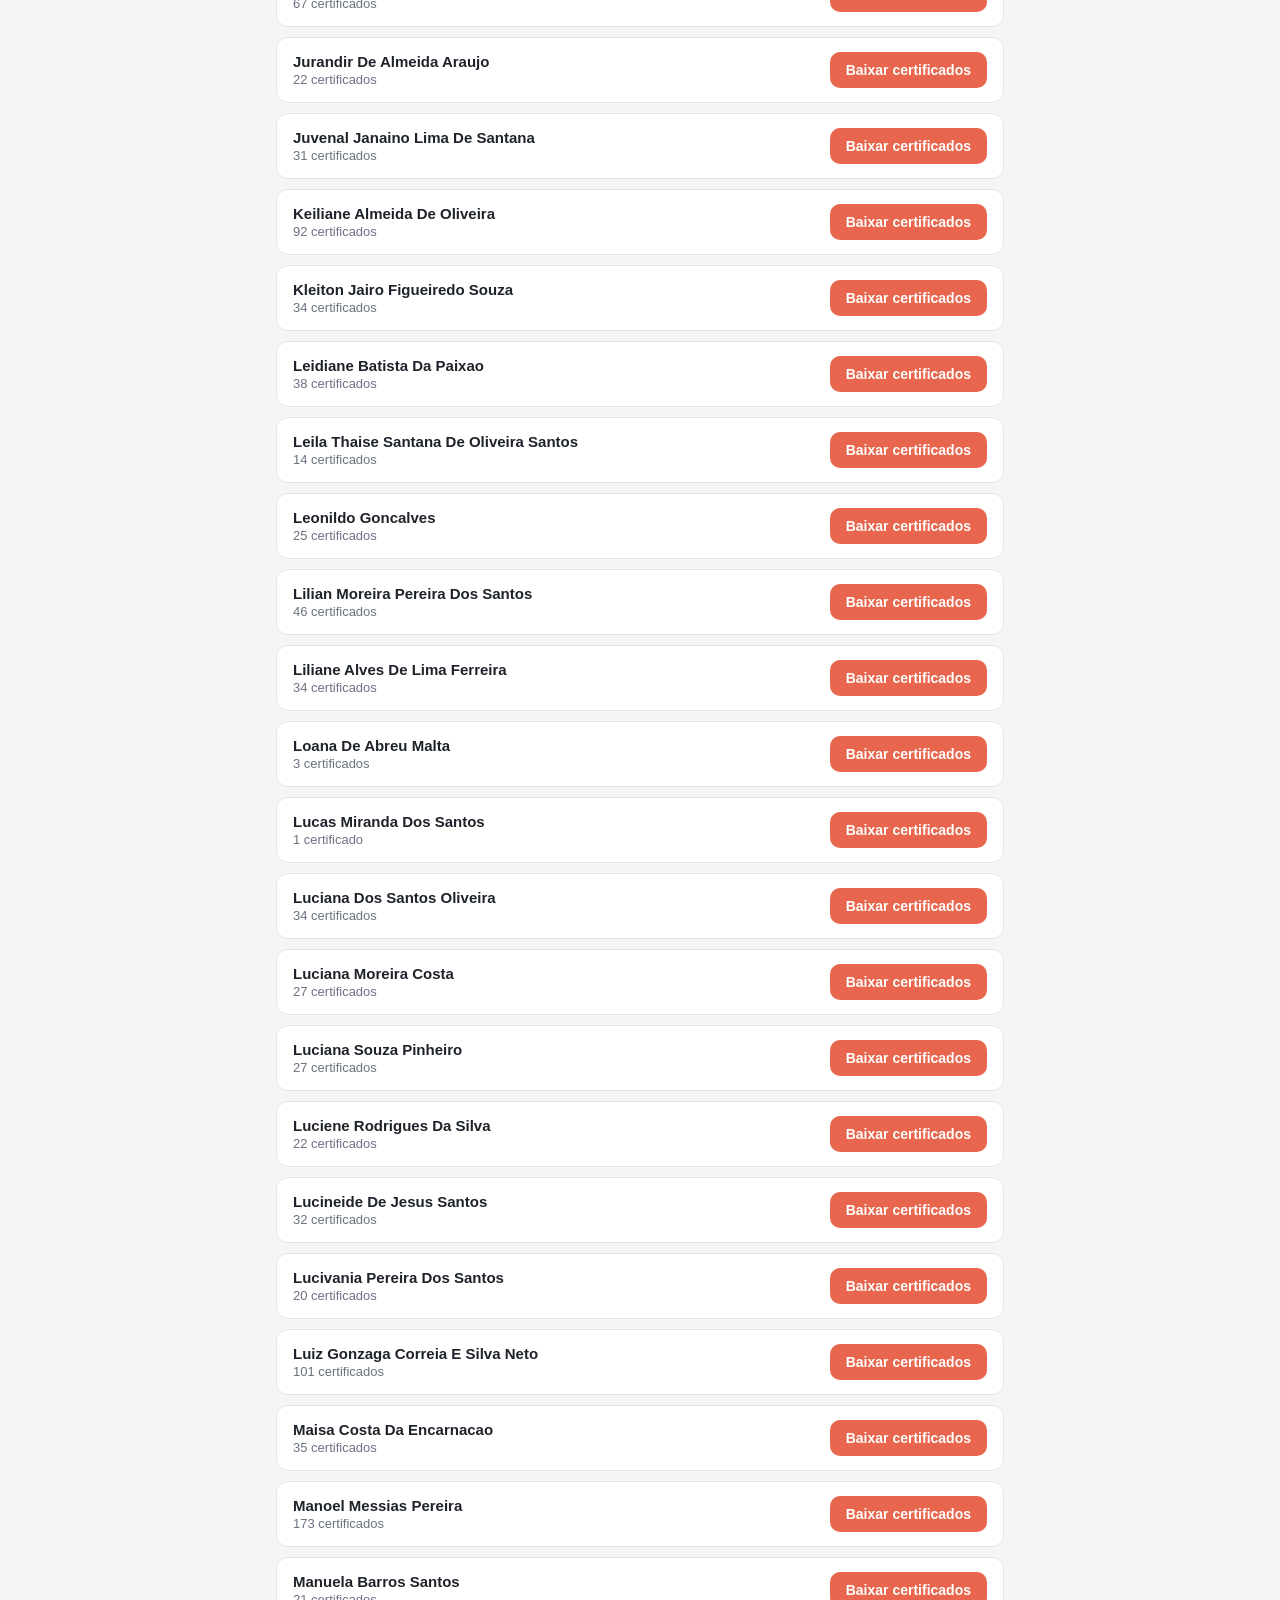
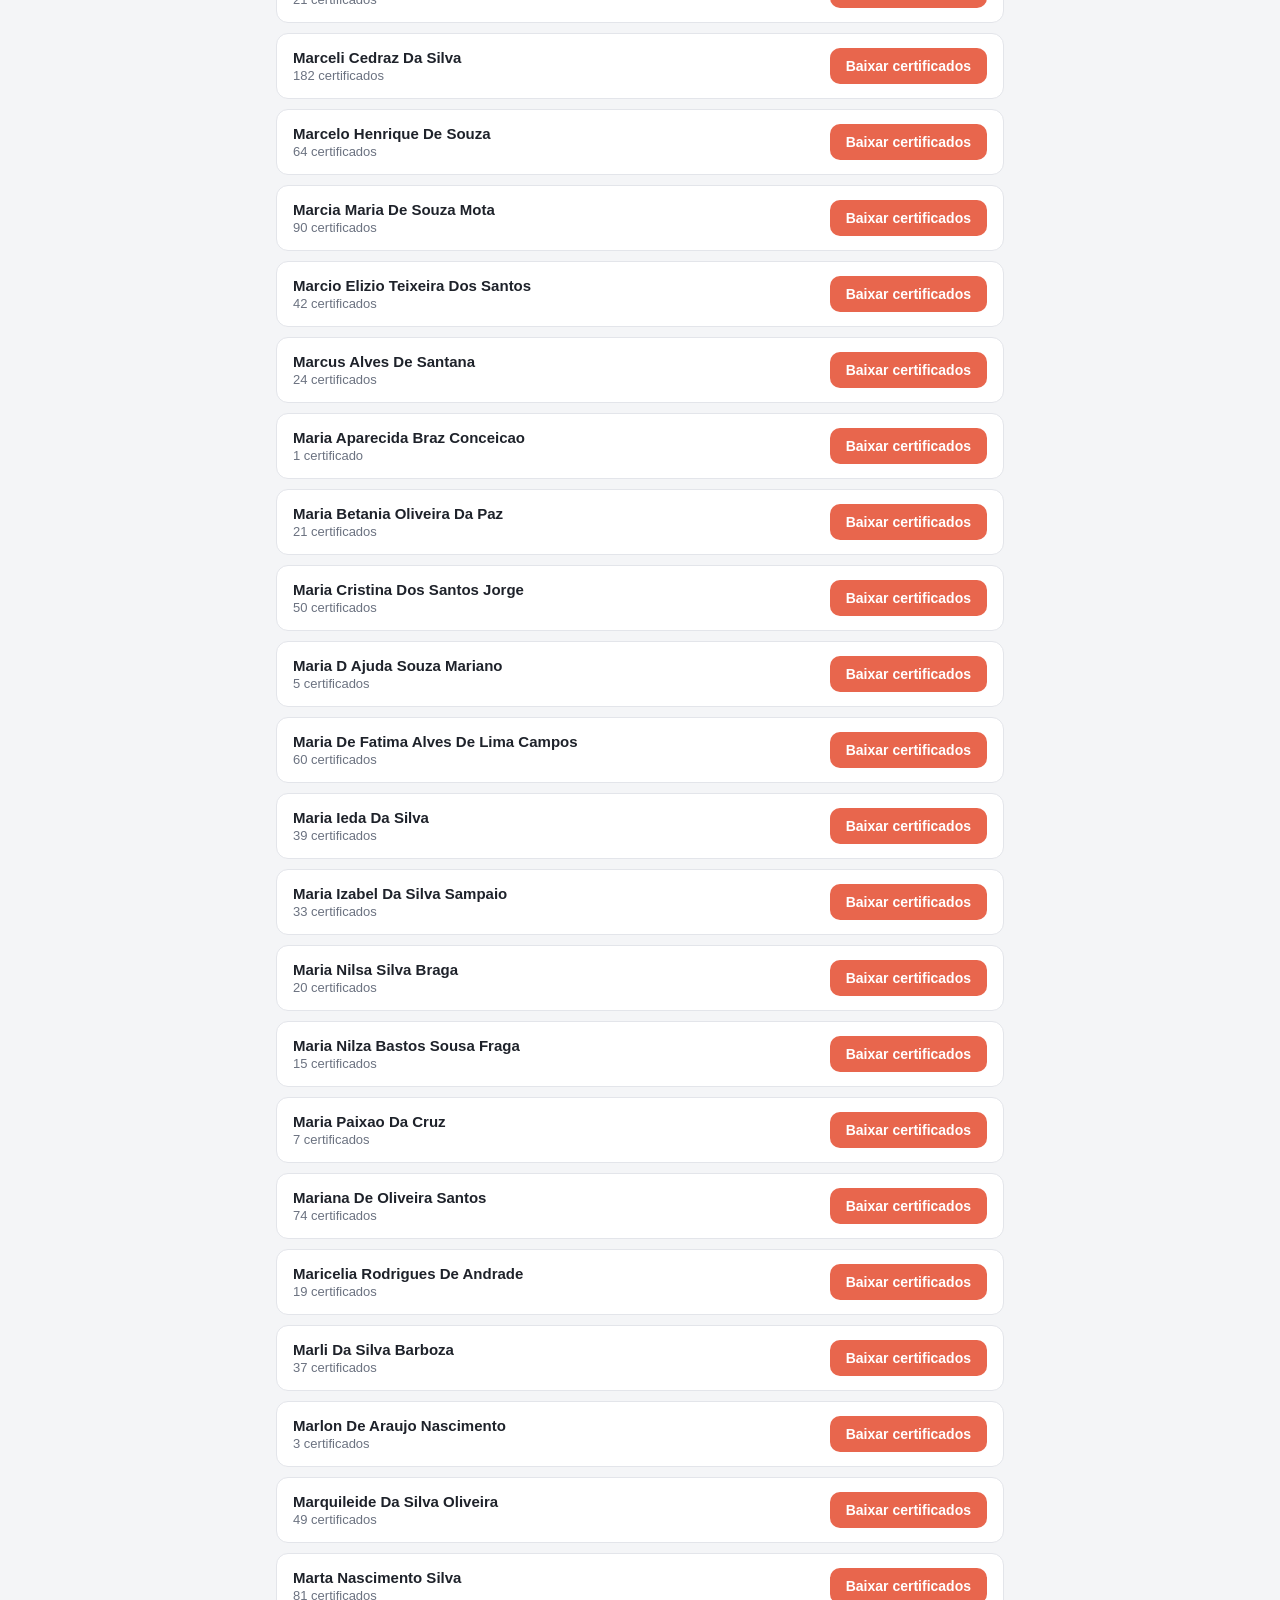
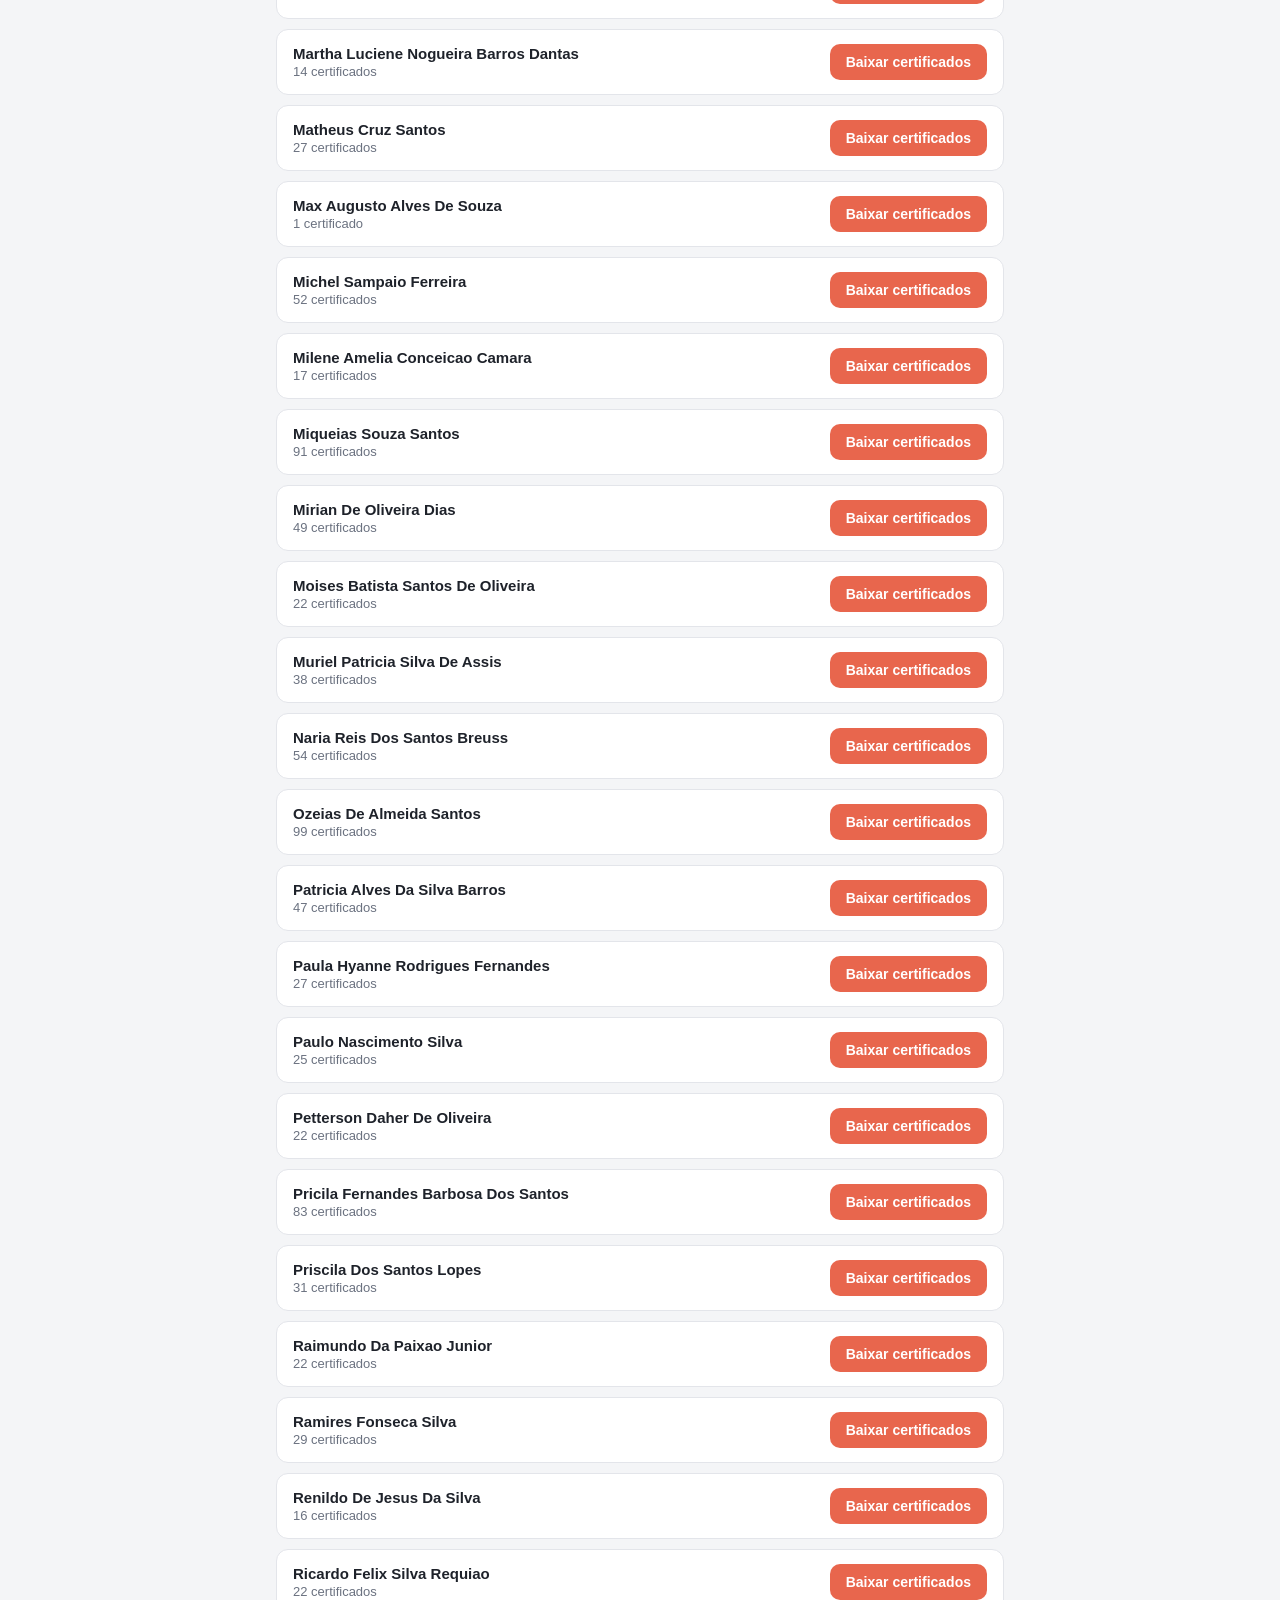
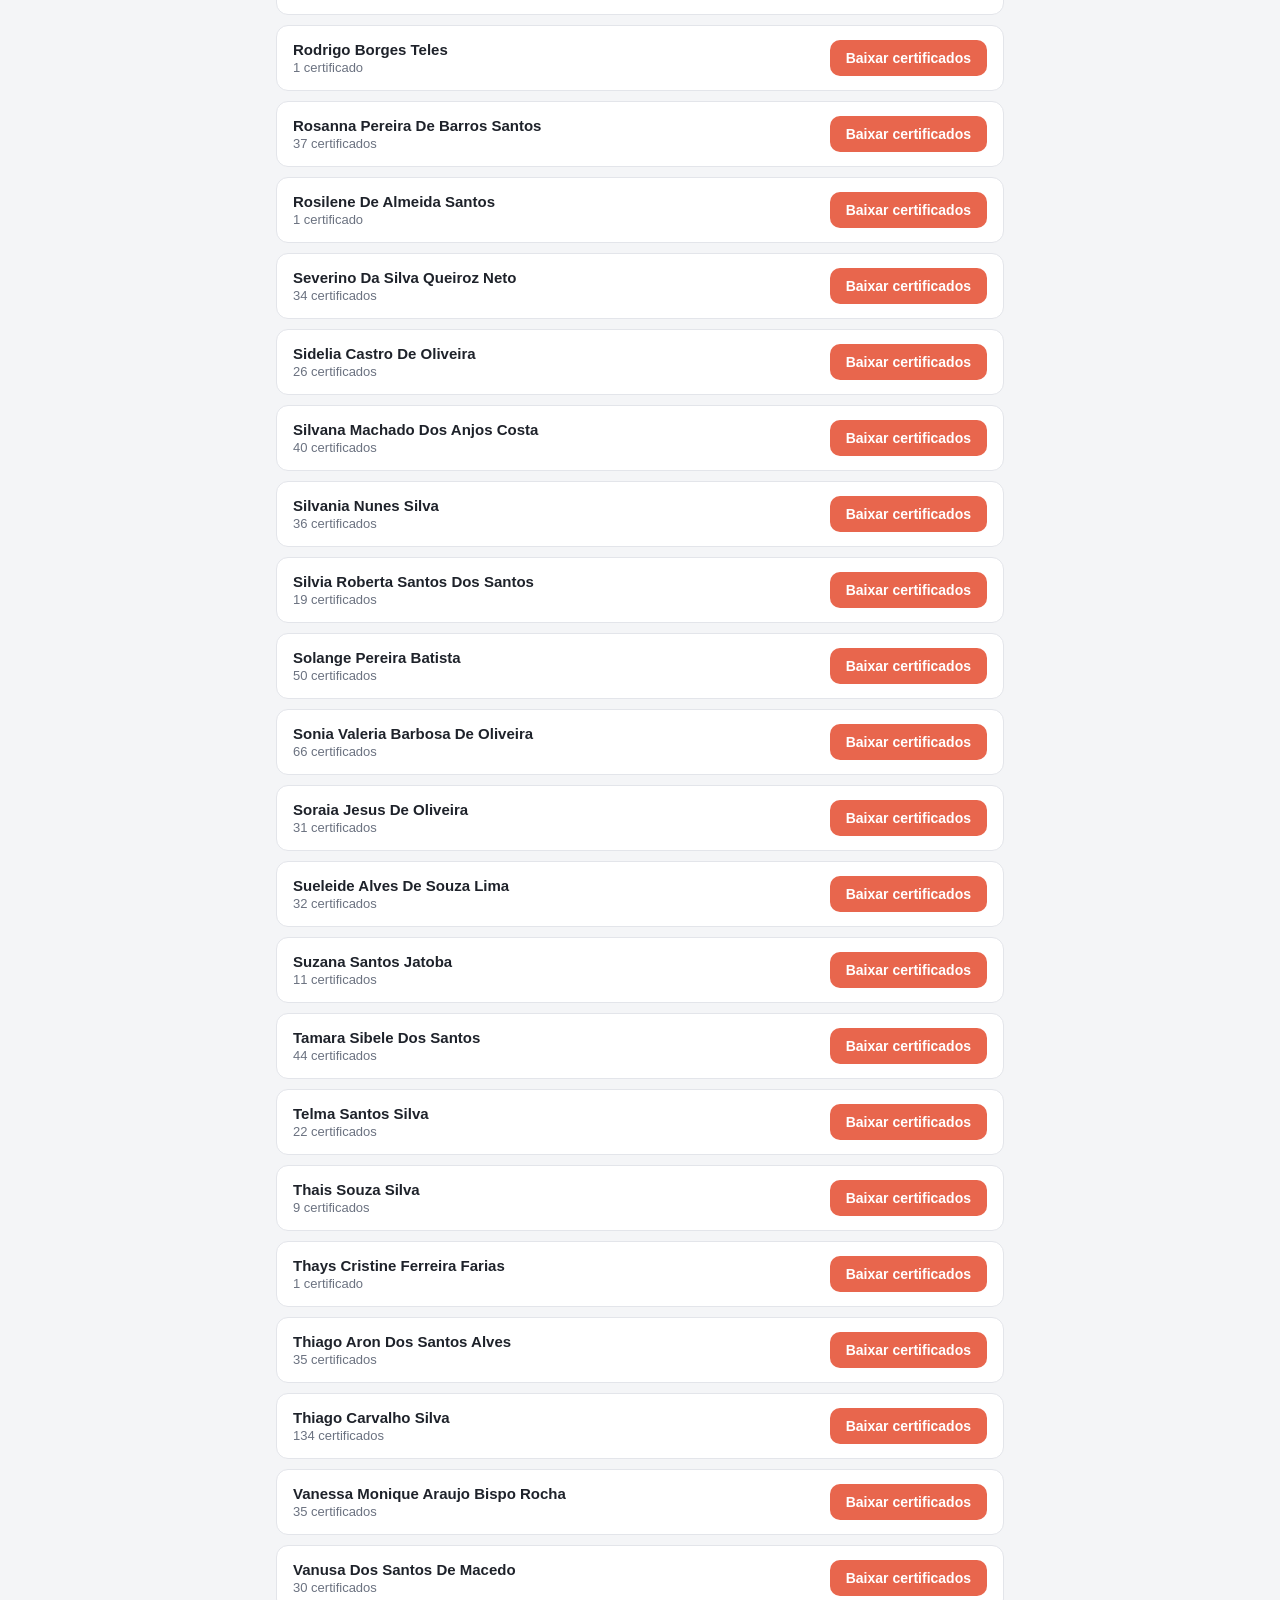
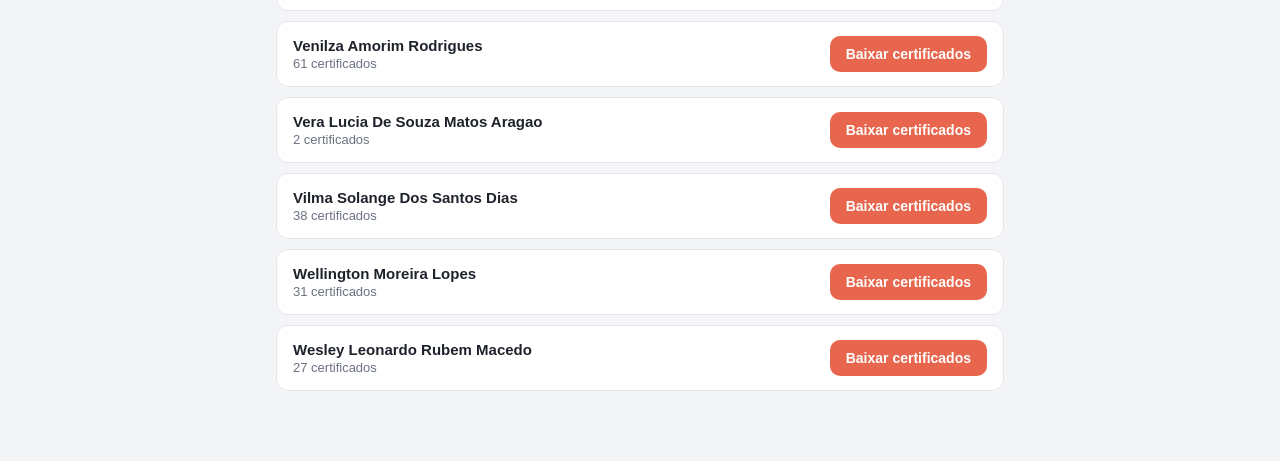
==== commit 16ca039a: "Certificados: add 2 for Naria Reis dos Santos Breuss Co-Authored-By: Claude Opus 5.5 <noreply@anthro" ====
--- a/certificados/index.html
+++ b/certificados/index.html
@@ -186,7 +186,7 @@
 <li data-n="MIRIAN DE OLIVEIRA DIAS"><div><div class="nm">Mirian De Oliveira Dias</div><div class="ct">49 certificados</div></div><a class="btn" href="https://github.com/fernandobmello/fernandobmello.github.io/releases/download/certificados-bahia/MIRIAN_DE_OLIVEIRA_DIAS.zip" download>Baixar certificados</a></li>
 <li data-n="MOISES BATISTA SANTOS DE OLIVEIRA"><div><div class="nm">Moises Batista Santos De Oliveira</div><div class="ct">22 certificados</div></div><a class="btn" href="https://github.com/fernandobmello/fernandobmello.github.io/releases/download/certificados-bahia/MOISES_BATISTA_SANTOS_DE_OLIVEIRA.zip" download>Baixar certificados</a></li>
 <li data-n="MURIEL PATRICIA SILVA DE ASSIS"><div><div class="nm">Muriel Patricia Silva De Assis</div><div class="ct">38 certificados</div></div><a class="btn" href="https://github.com/fernandobmello/fernandobmello.github.io/releases/download/certificados-bahia/MURIEL_PATRICIA_SILVA_DE_ASSIS.zip" download>Baixar certificados</a></li>
-<li data-n="NARIA REIS DOS SANTOS BREUSS"><div><div class="nm">Naria Reis Dos Santos Breuss</div><div class="ct">52 certificados</div></div><a class="btn" href="https://github.com/fernandobmello/fernandobmello.github.io/releases/download/certificados-bahia/NARIA_REIS_DOS_SANTOS_BREUSS.zip" download>Baixar certificados</a></li>
+<li data-n="NARIA REIS DOS SANTOS BREUSS"><div><div class="nm">Naria Reis Dos Santos Breuss</div><div class="ct">54 certificados</div></div><a class="btn" href="https://github.com/fernandobmello/fernandobmello.github.io/releases/download/certificados-bahia/NARIA_REIS_DOS_SANTOS_BREUSS.zip" download>Baixar certificados</a></li>
 <li data-n="OZEIAS DE ALMEIDA SANTOS"><div><div class="nm">Ozeias De Almeida Santos</div><div class="ct">99 certificados</div></div><a class="btn" href="https://github.com/fernandobmello/fernandobmello.github.io/releases/download/certificados-bahia/OZEIAS_DE_ALMEIDA_SANTOS.zip" download>Baixar certificados</a></li>
 <li data-n="PATRICIA ALVES DA SILVA BARROS"><div><div class="nm">Patricia Alves Da Silva Barros</div><div class="ct">47 certificados</div></div><a class="btn" href="https://github.com/fernandobmello/fernandobmello.github.io/releases/download/certificados-bahia/PATRICIA_ALVES_DA_SILVA_BARROS.zip" download>Baixar certificados</a></li>
 <li data-n="PAULA HYANNE RODRIGUES FERNANDES"><div><div class="nm">Paula Hyanne Rodrigues Fernandes</div><div class="ct">27 certificados</div></div><a class="btn" href="https://github.com/fernandobmello/fernandobmello.github.io/releases/download/certificados-bahia/PAULA_HYANNE_RODRIGUES_FERNANDES.zip" download>Baixar certificados</a></li>
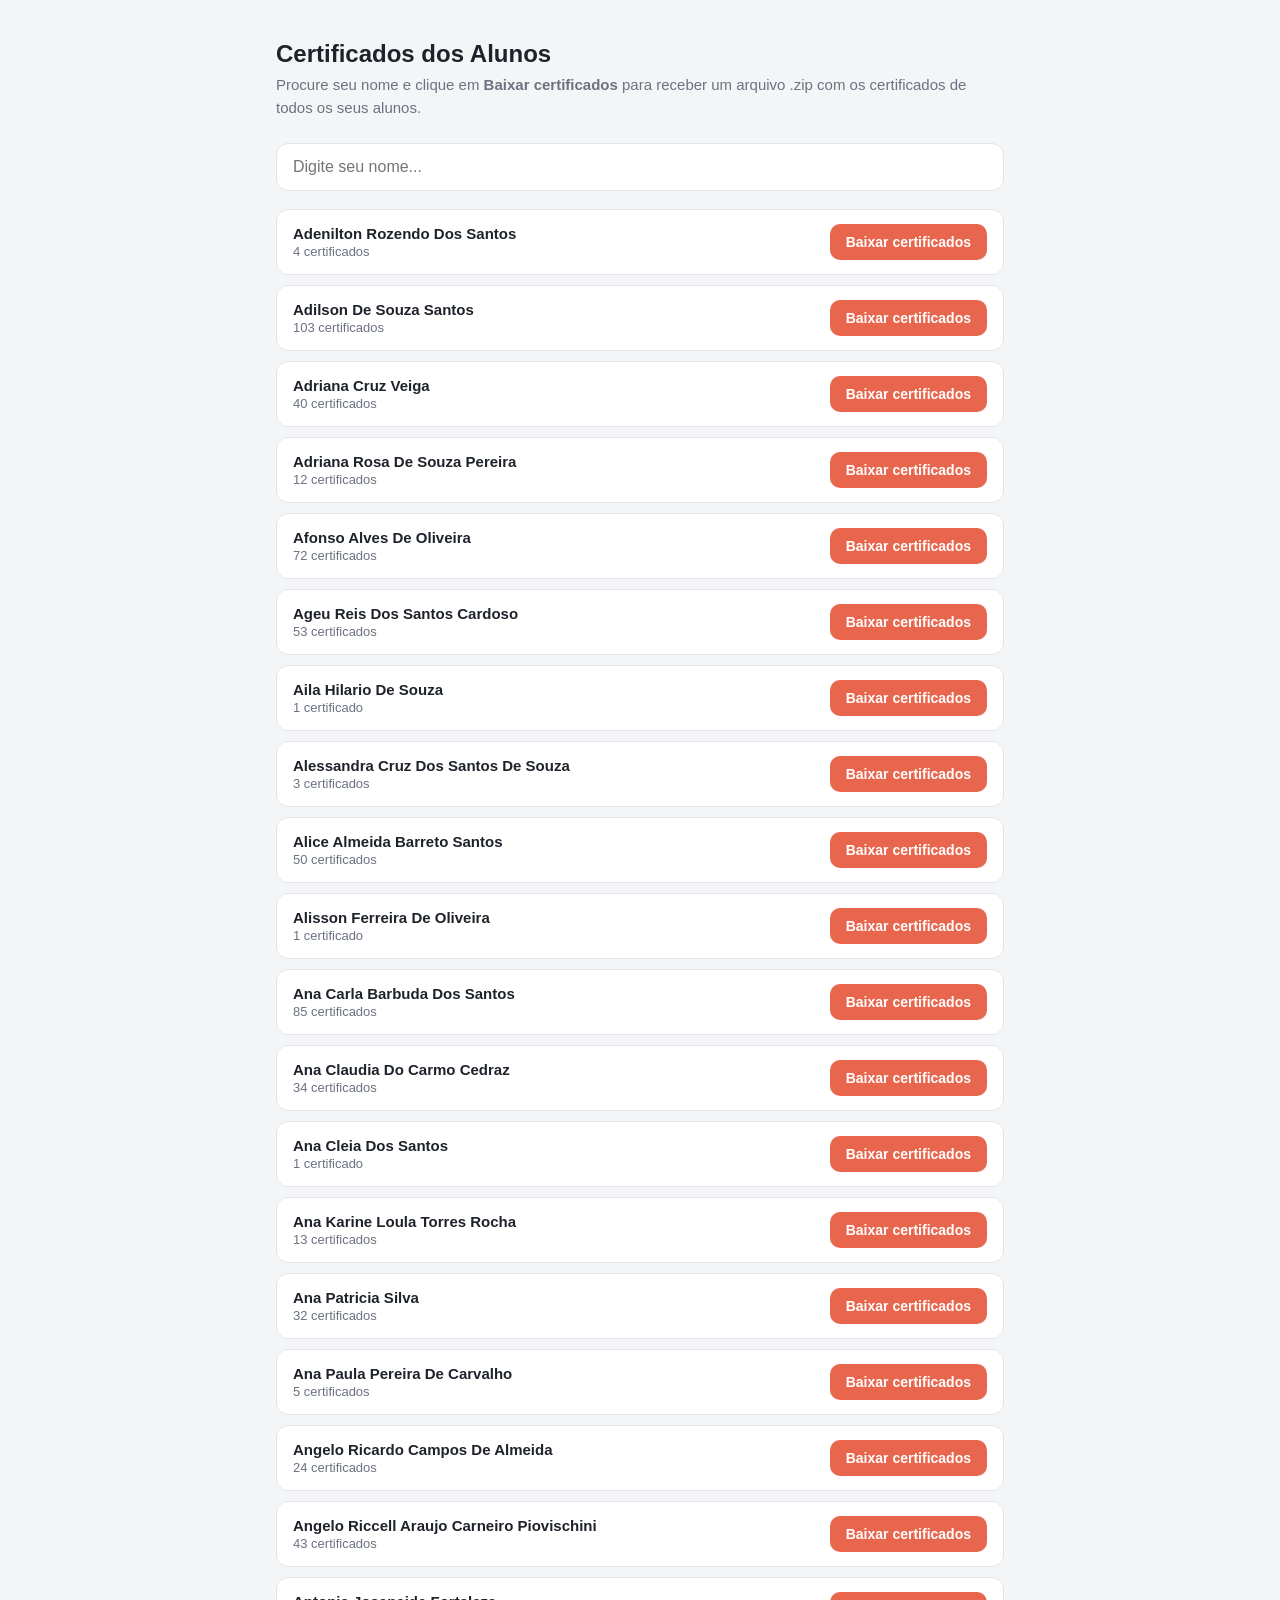
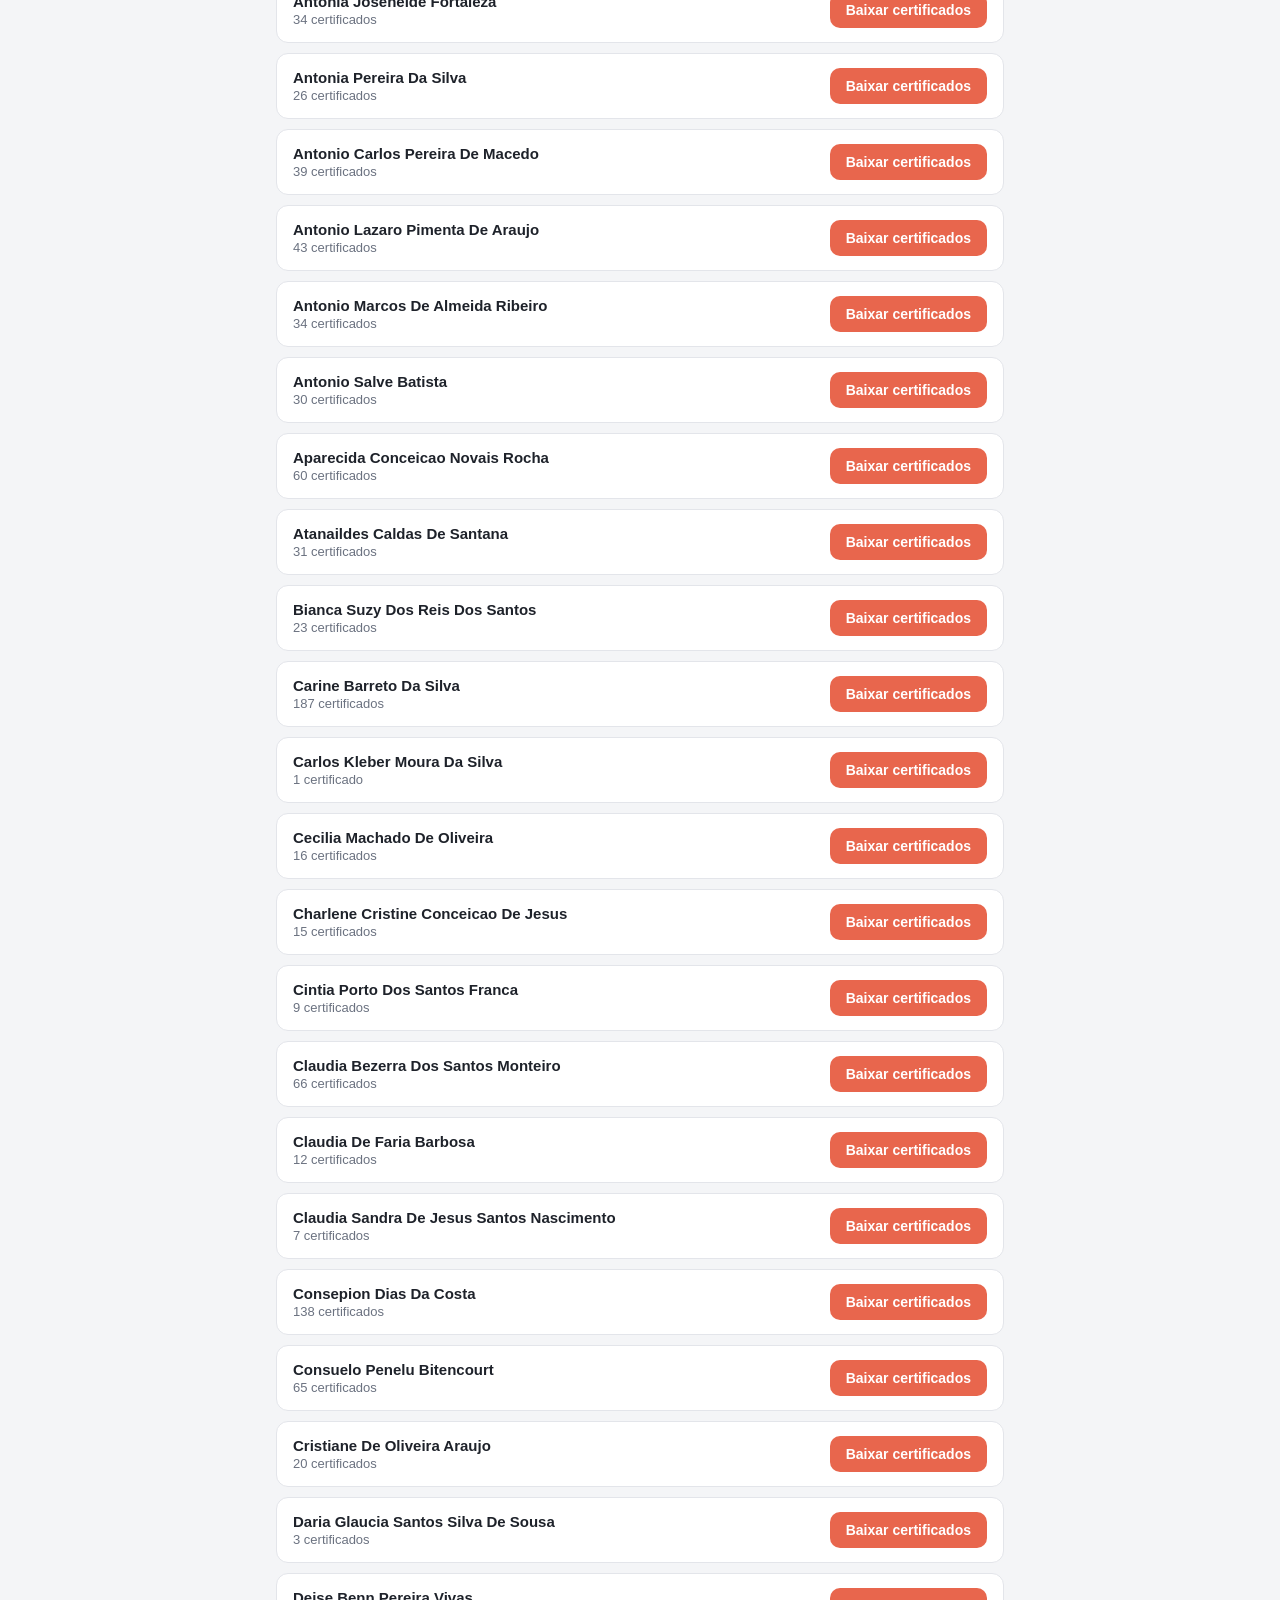
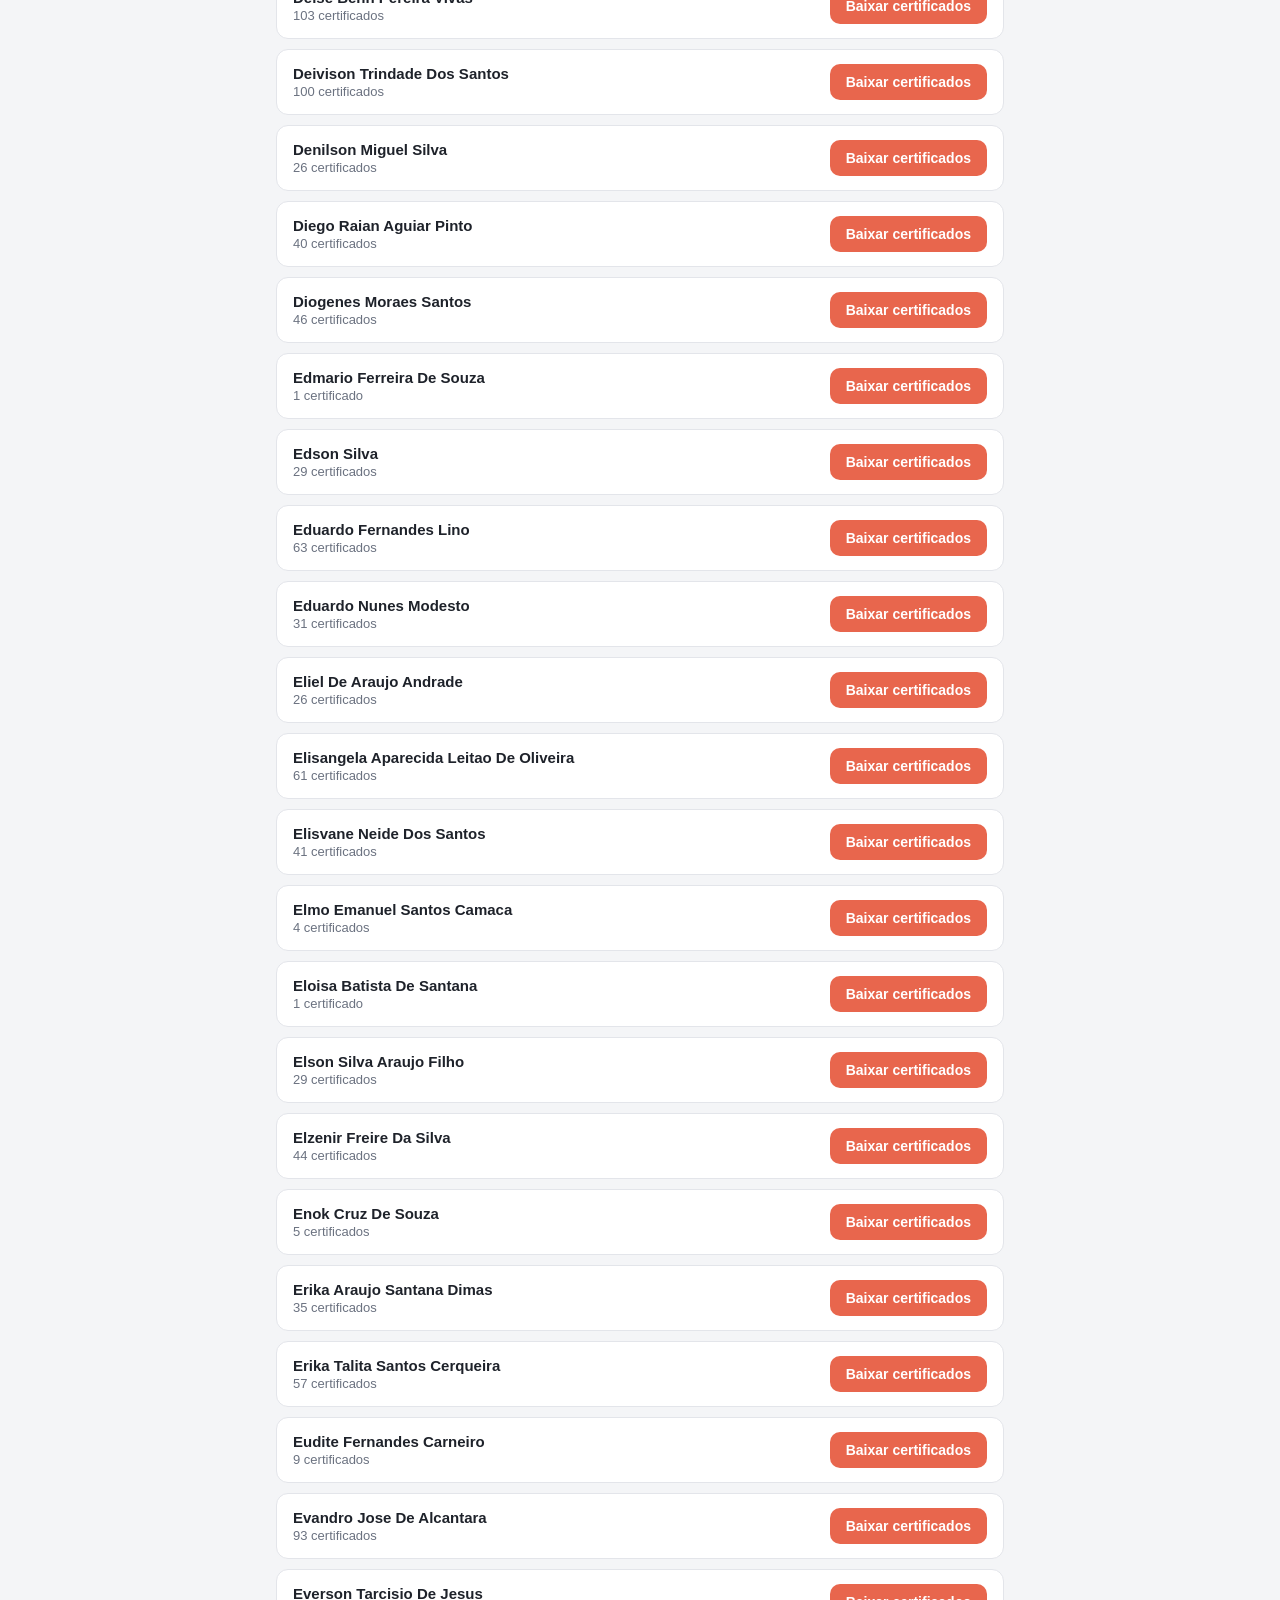
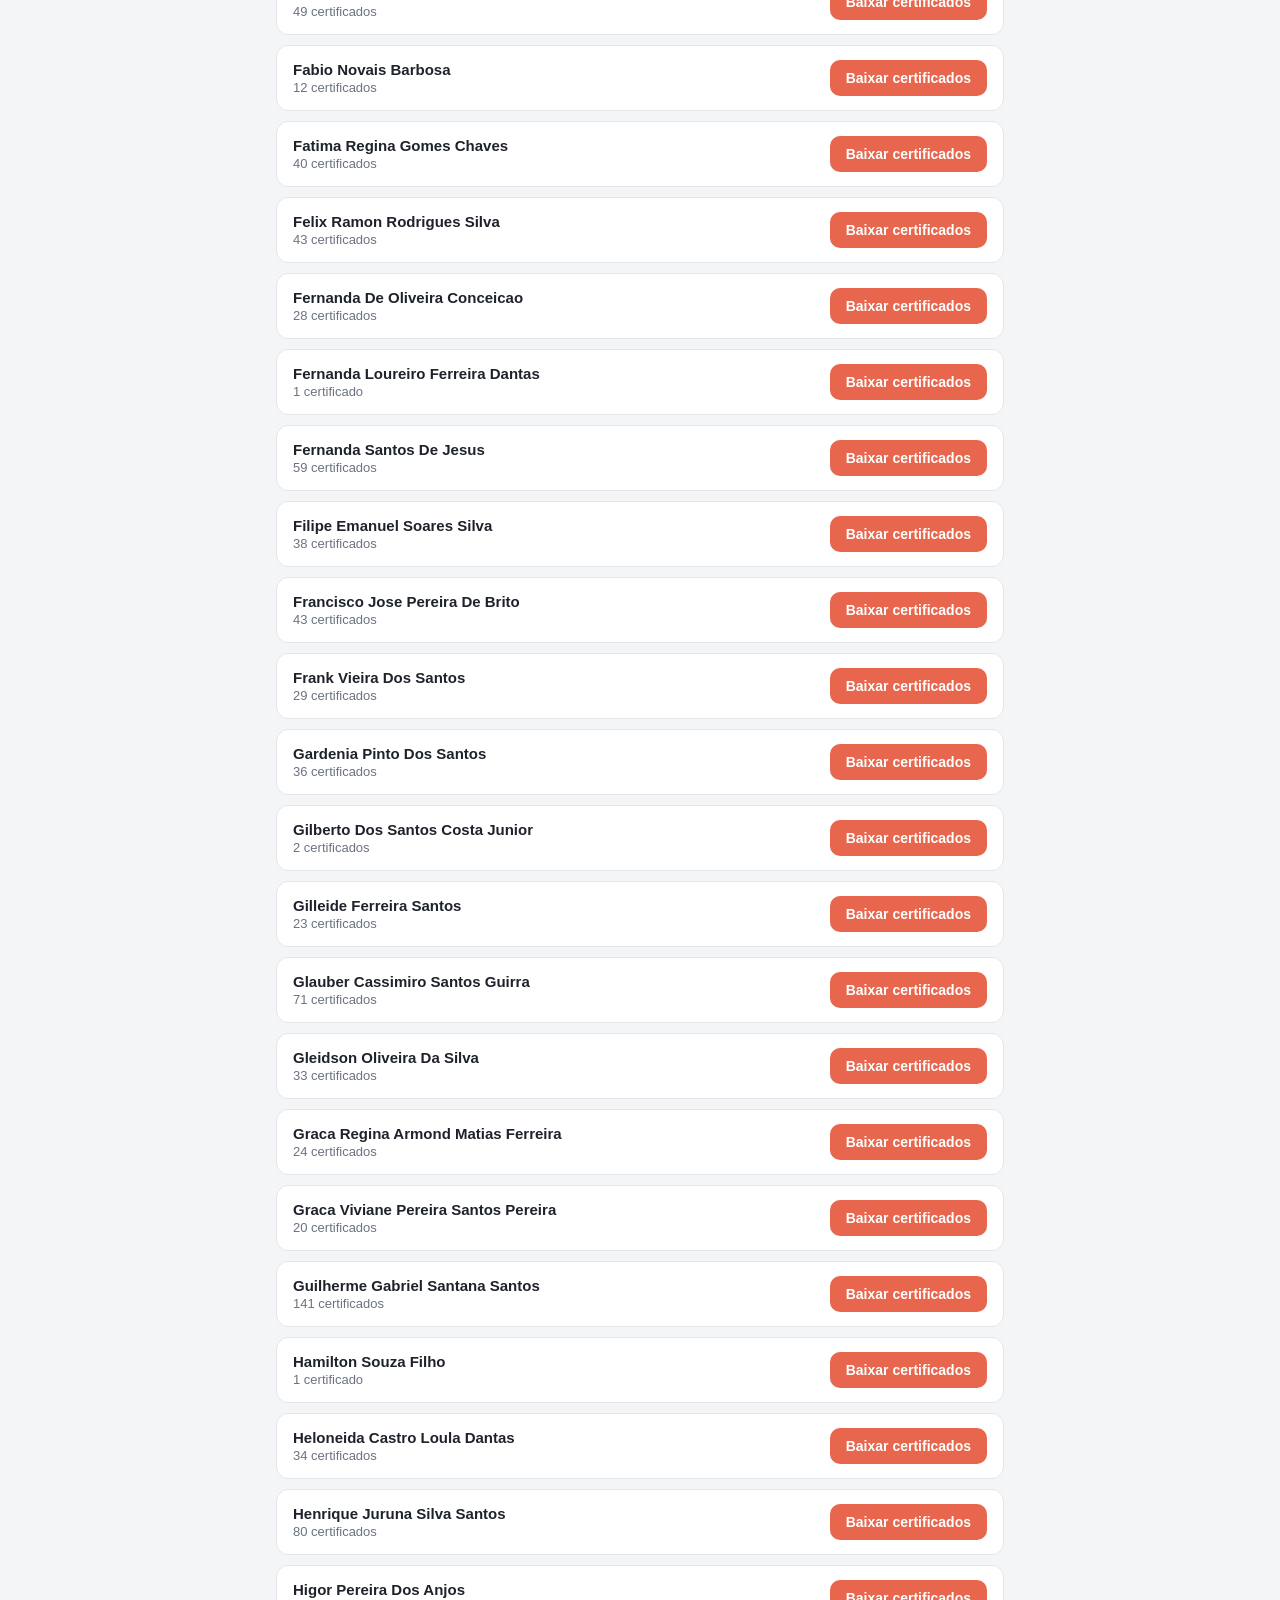
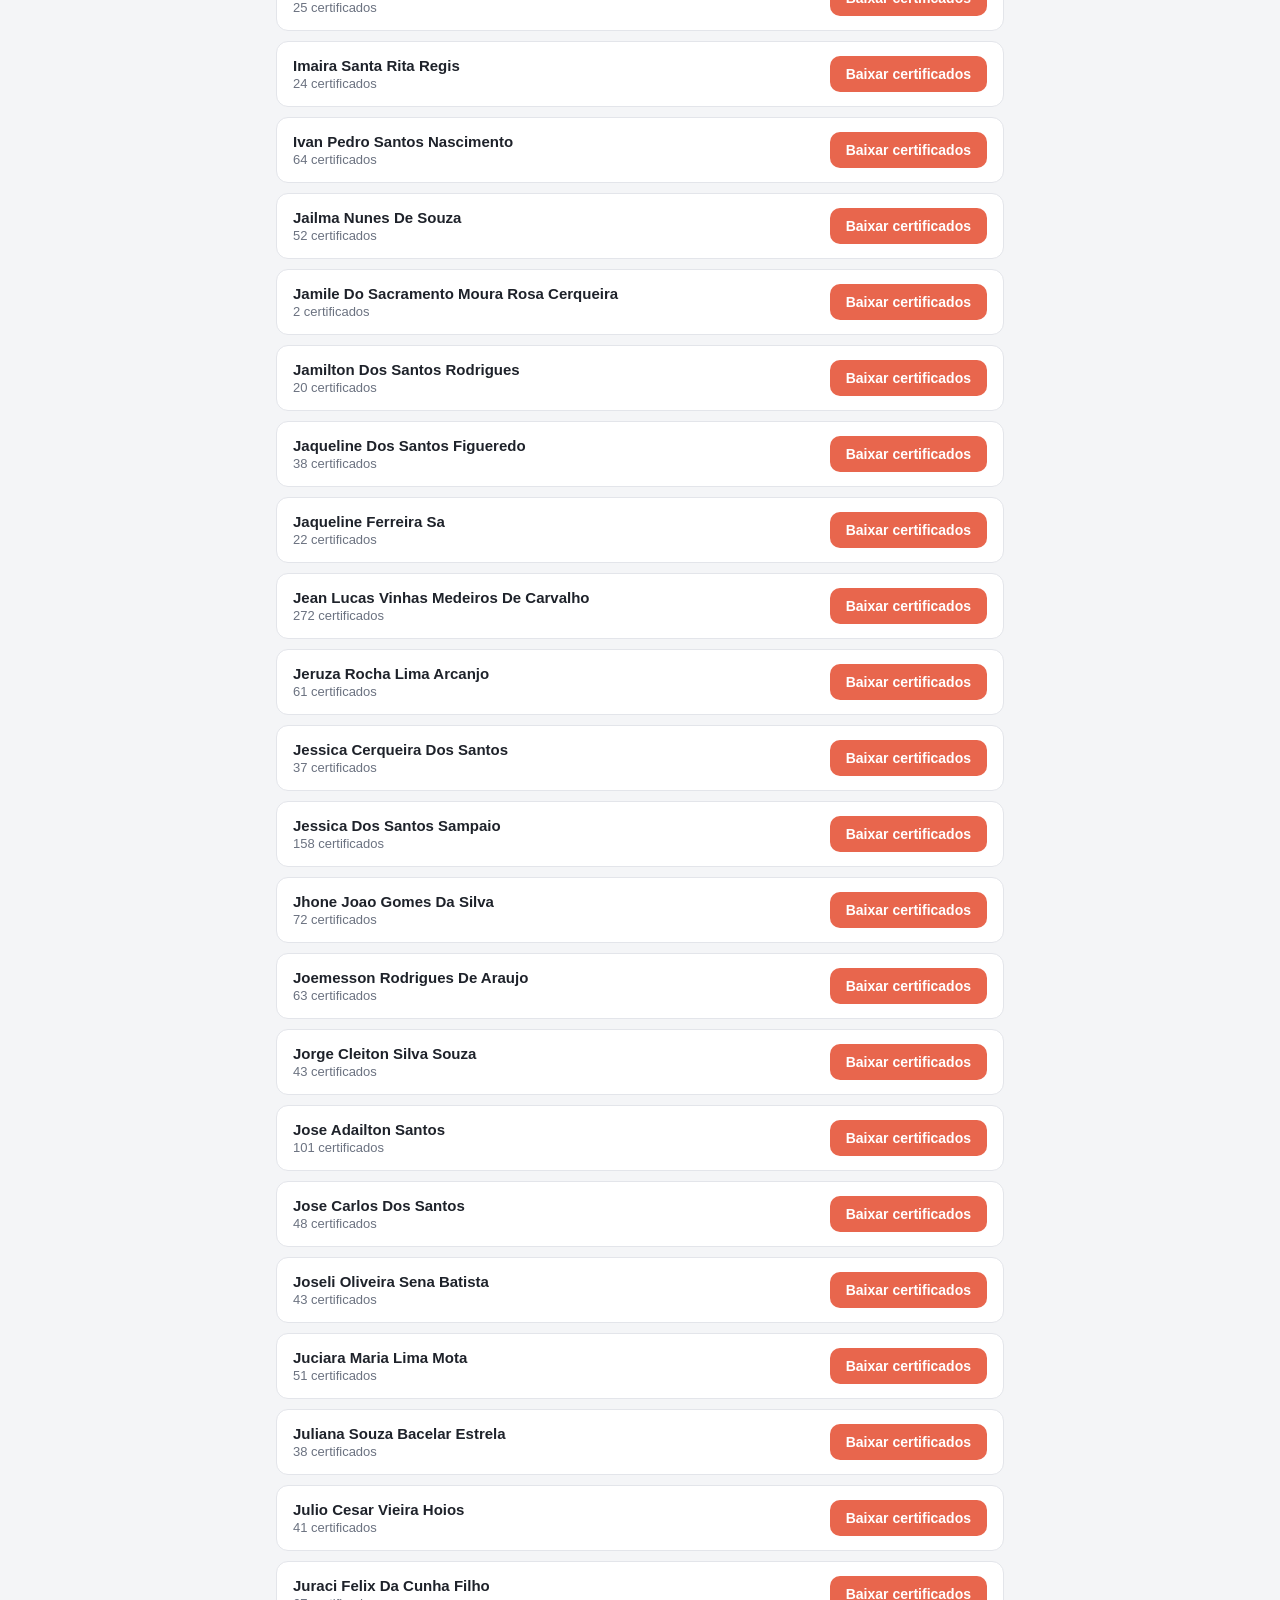
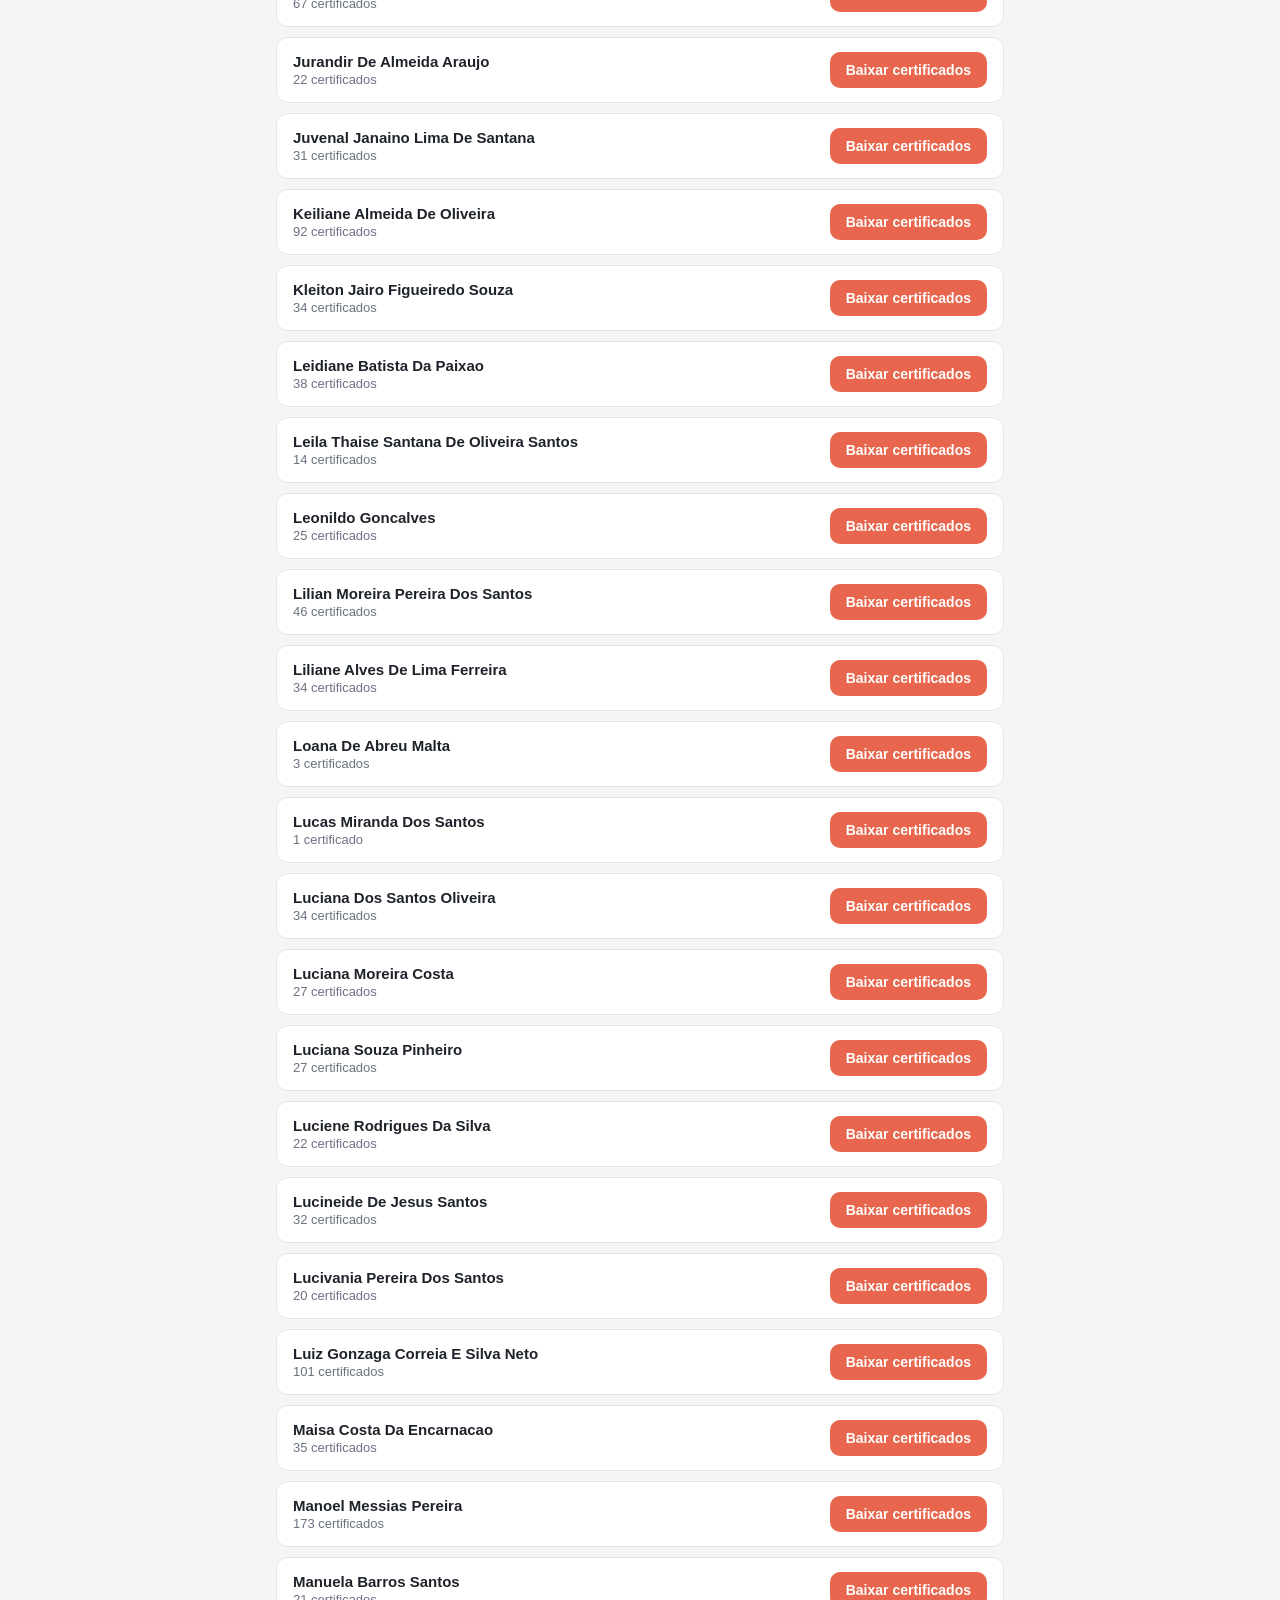
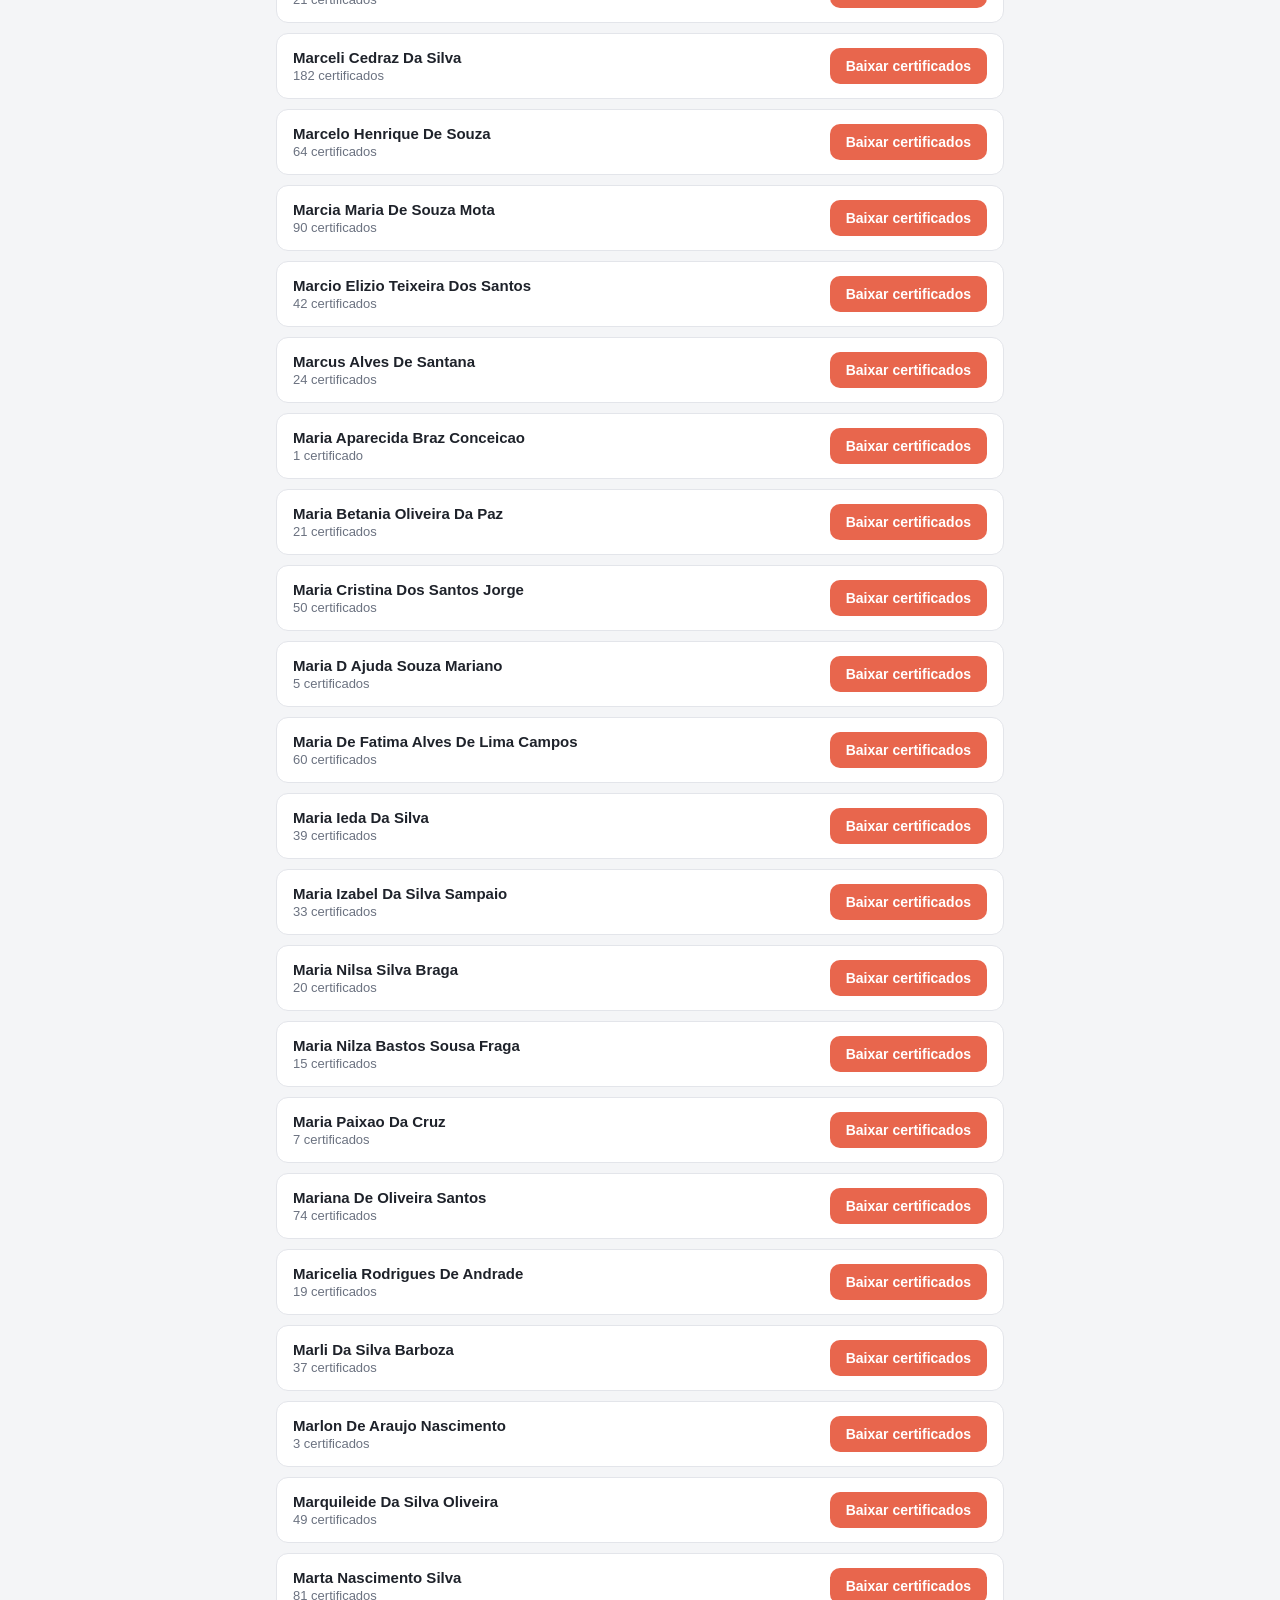
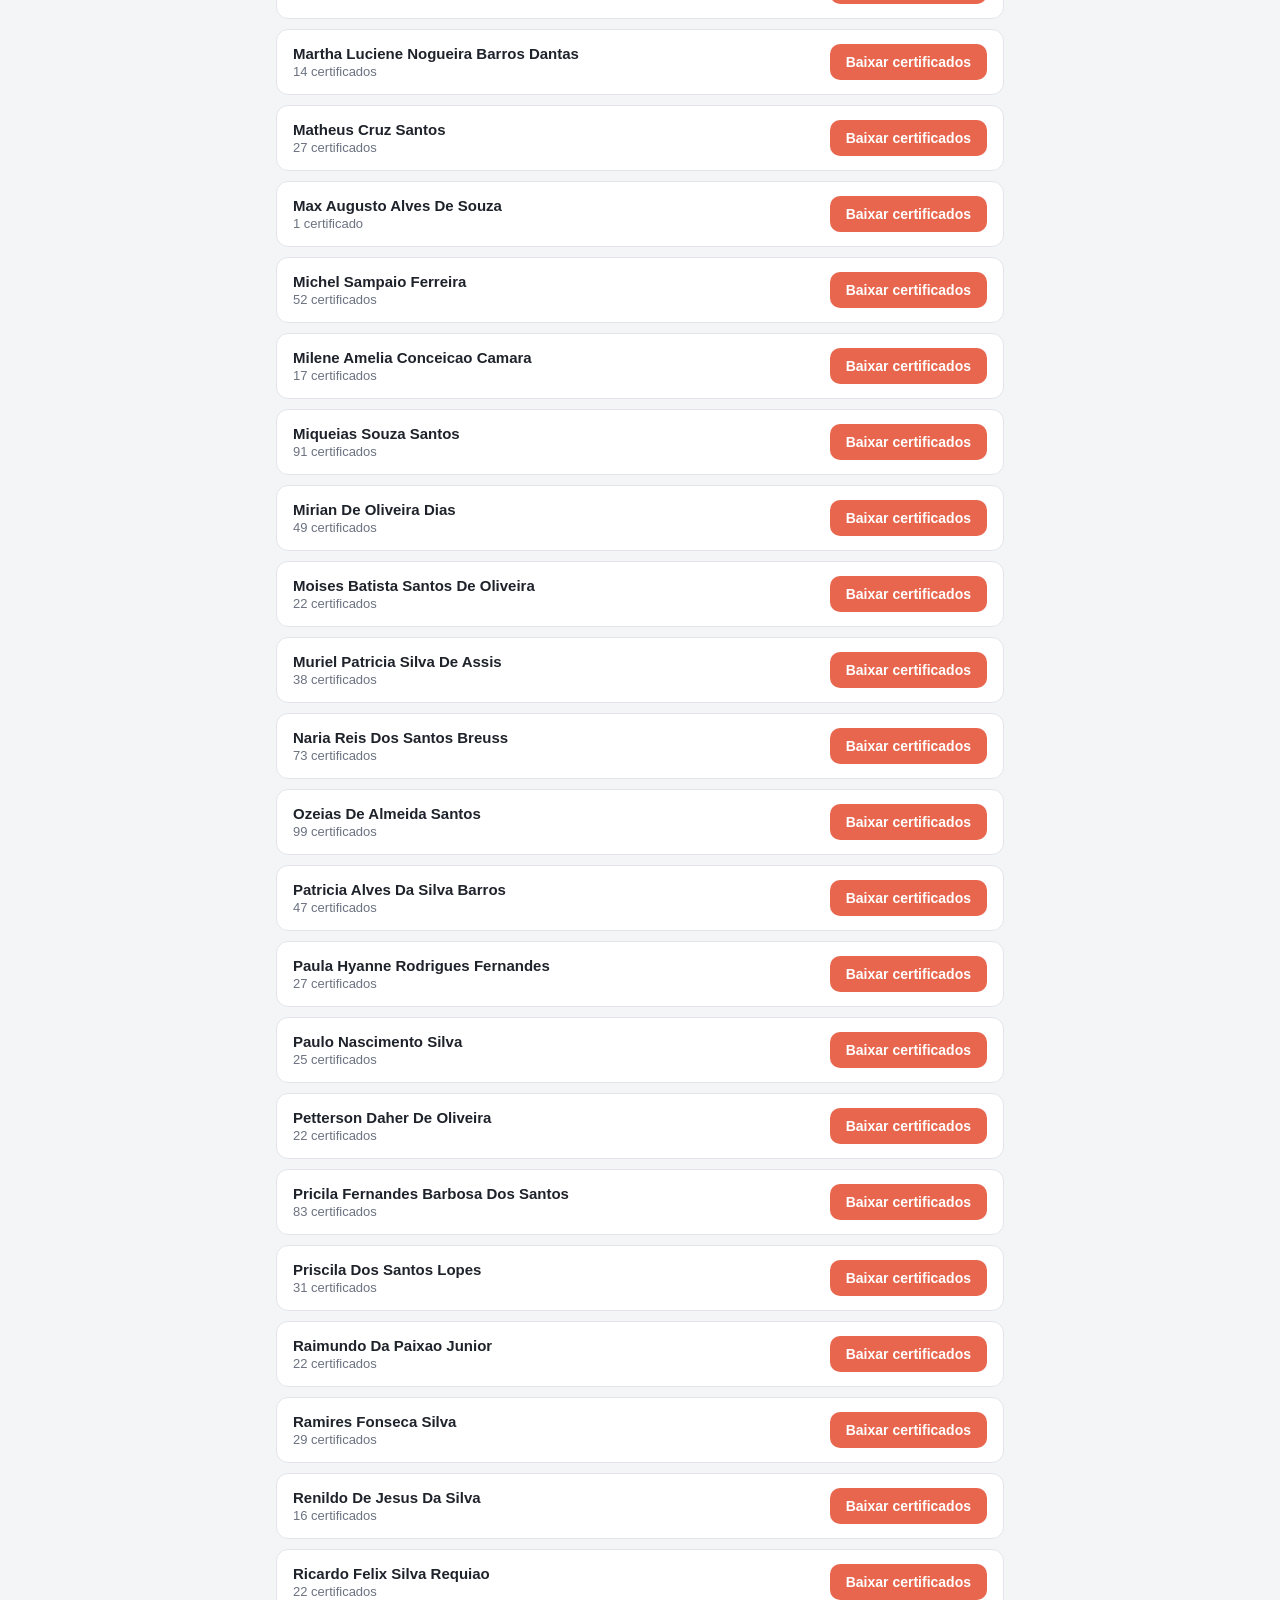
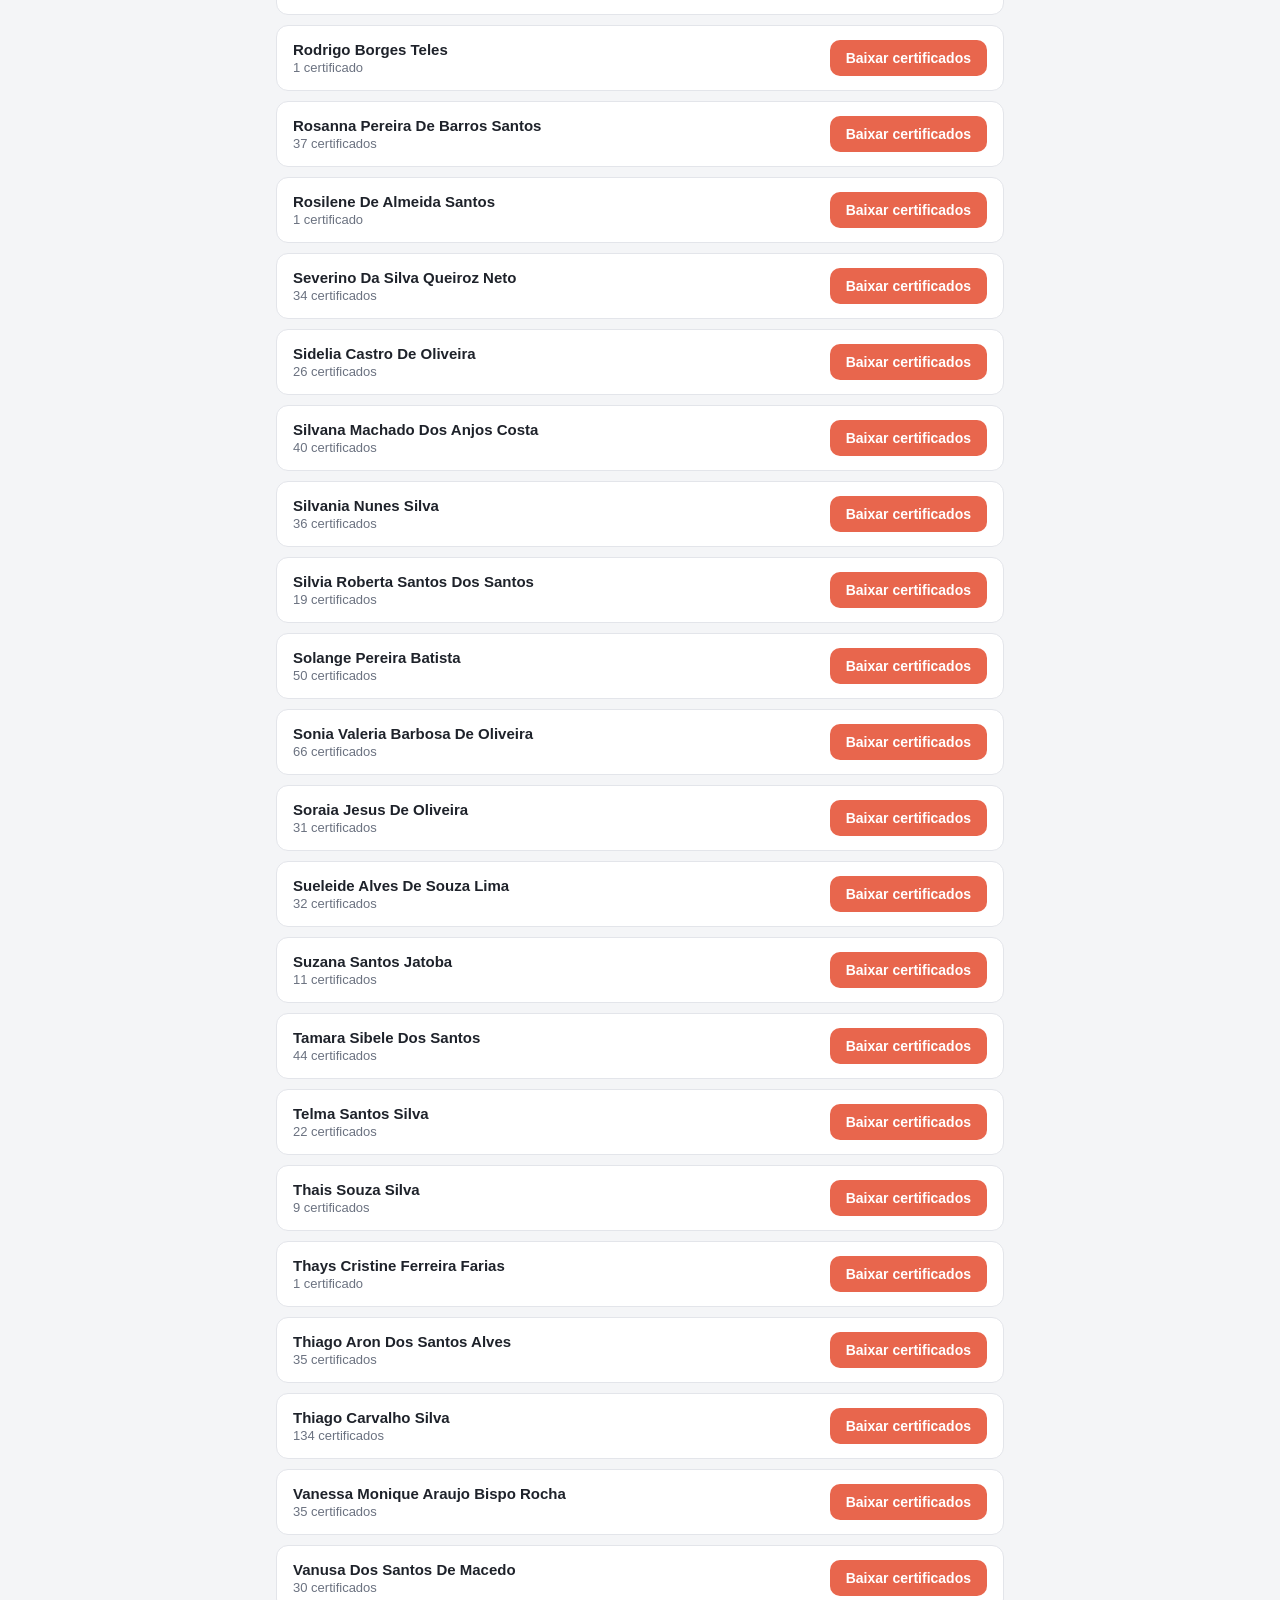
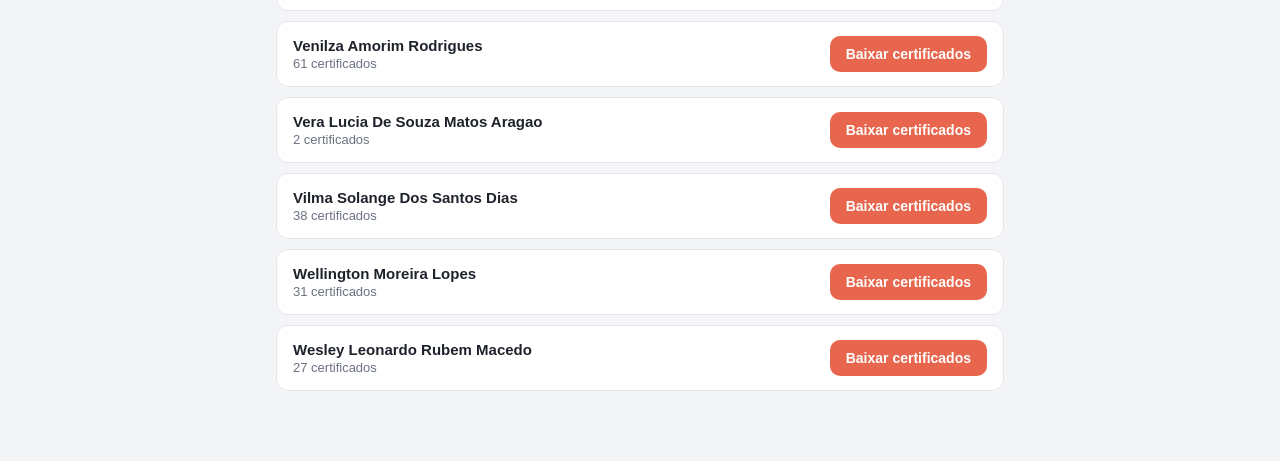
==== commit c00876bb: "Certificados: add 19 for Naria Reis dos Santos Breuss (73) Co-Authored-By: Claude Opus 5.5 <noreply@" ====
--- a/certificados/index.html
+++ b/certificados/index.html
@@ -186,7 +186,7 @@
 <li data-n="MIRIAN DE OLIVEIRA DIAS"><div><div class="nm">Mirian De Oliveira Dias</div><div class="ct">49 certificados</div></div><a class="btn" href="https://github.com/fernandobmello/fernandobmello.github.io/releases/download/certificados-bahia/MIRIAN_DE_OLIVEIRA_DIAS.zip" download>Baixar certificados</a></li>
 <li data-n="MOISES BATISTA SANTOS DE OLIVEIRA"><div><div class="nm">Moises Batista Santos De Oliveira</div><div class="ct">22 certificados</div></div><a class="btn" href="https://github.com/fernandobmello/fernandobmello.github.io/releases/download/certificados-bahia/MOISES_BATISTA_SANTOS_DE_OLIVEIRA.zip" download>Baixar certificados</a></li>
 <li data-n="MURIEL PATRICIA SILVA DE ASSIS"><div><div class="nm">Muriel Patricia Silva De Assis</div><div class="ct">38 certificados</div></div><a class="btn" href="https://github.com/fernandobmello/fernandobmello.github.io/releases/download/certificados-bahia/MURIEL_PATRICIA_SILVA_DE_ASSIS.zip" download>Baixar certificados</a></li>
-<li data-n="NARIA REIS DOS SANTOS BREUSS"><div><div class="nm">Naria Reis Dos Santos Breuss</div><div class="ct">54 certificados</div></div><a class="btn" href="https://github.com/fernandobmello/fernandobmello.github.io/releases/download/certificados-bahia/NARIA_REIS_DOS_SANTOS_BREUSS.zip" download>Baixar certificados</a></li>
+<li data-n="NARIA REIS DOS SANTOS BREUSS"><div><div class="nm">Naria Reis Dos Santos Breuss</div><div class="ct">73 certificados</div></div><a class="btn" href="https://github.com/fernandobmello/fernandobmello.github.io/releases/download/certificados-bahia/NARIA_REIS_DOS_SANTOS_BREUSS.zip" download>Baixar certificados</a></li>
 <li data-n="OZEIAS DE ALMEIDA SANTOS"><div><div class="nm">Ozeias De Almeida Santos</div><div class="ct">99 certificados</div></div><a class="btn" href="https://github.com/fernandobmello/fernandobmello.github.io/releases/download/certificados-bahia/OZEIAS_DE_ALMEIDA_SANTOS.zip" download>Baixar certificados</a></li>
 <li data-n="PATRICIA ALVES DA SILVA BARROS"><div><div class="nm">Patricia Alves Da Silva Barros</div><div class="ct">47 certificados</div></div><a class="btn" href="https://github.com/fernandobmello/fernandobmello.github.io/releases/download/certificados-bahia/PATRICIA_ALVES_DA_SILVA_BARROS.zip" download>Baixar certificados</a></li>
 <li data-n="PAULA HYANNE RODRIGUES FERNANDES"><div><div class="nm">Paula Hyanne Rodrigues Fernandes</div><div class="ct">27 certificados</div></div><a class="btn" href="https://github.com/fernandobmello/fernandobmello.github.io/releases/download/certificados-bahia/PAULA_HYANNE_RODRIGUES_FERNANDES.zip" download>Baixar certificados</a></li>
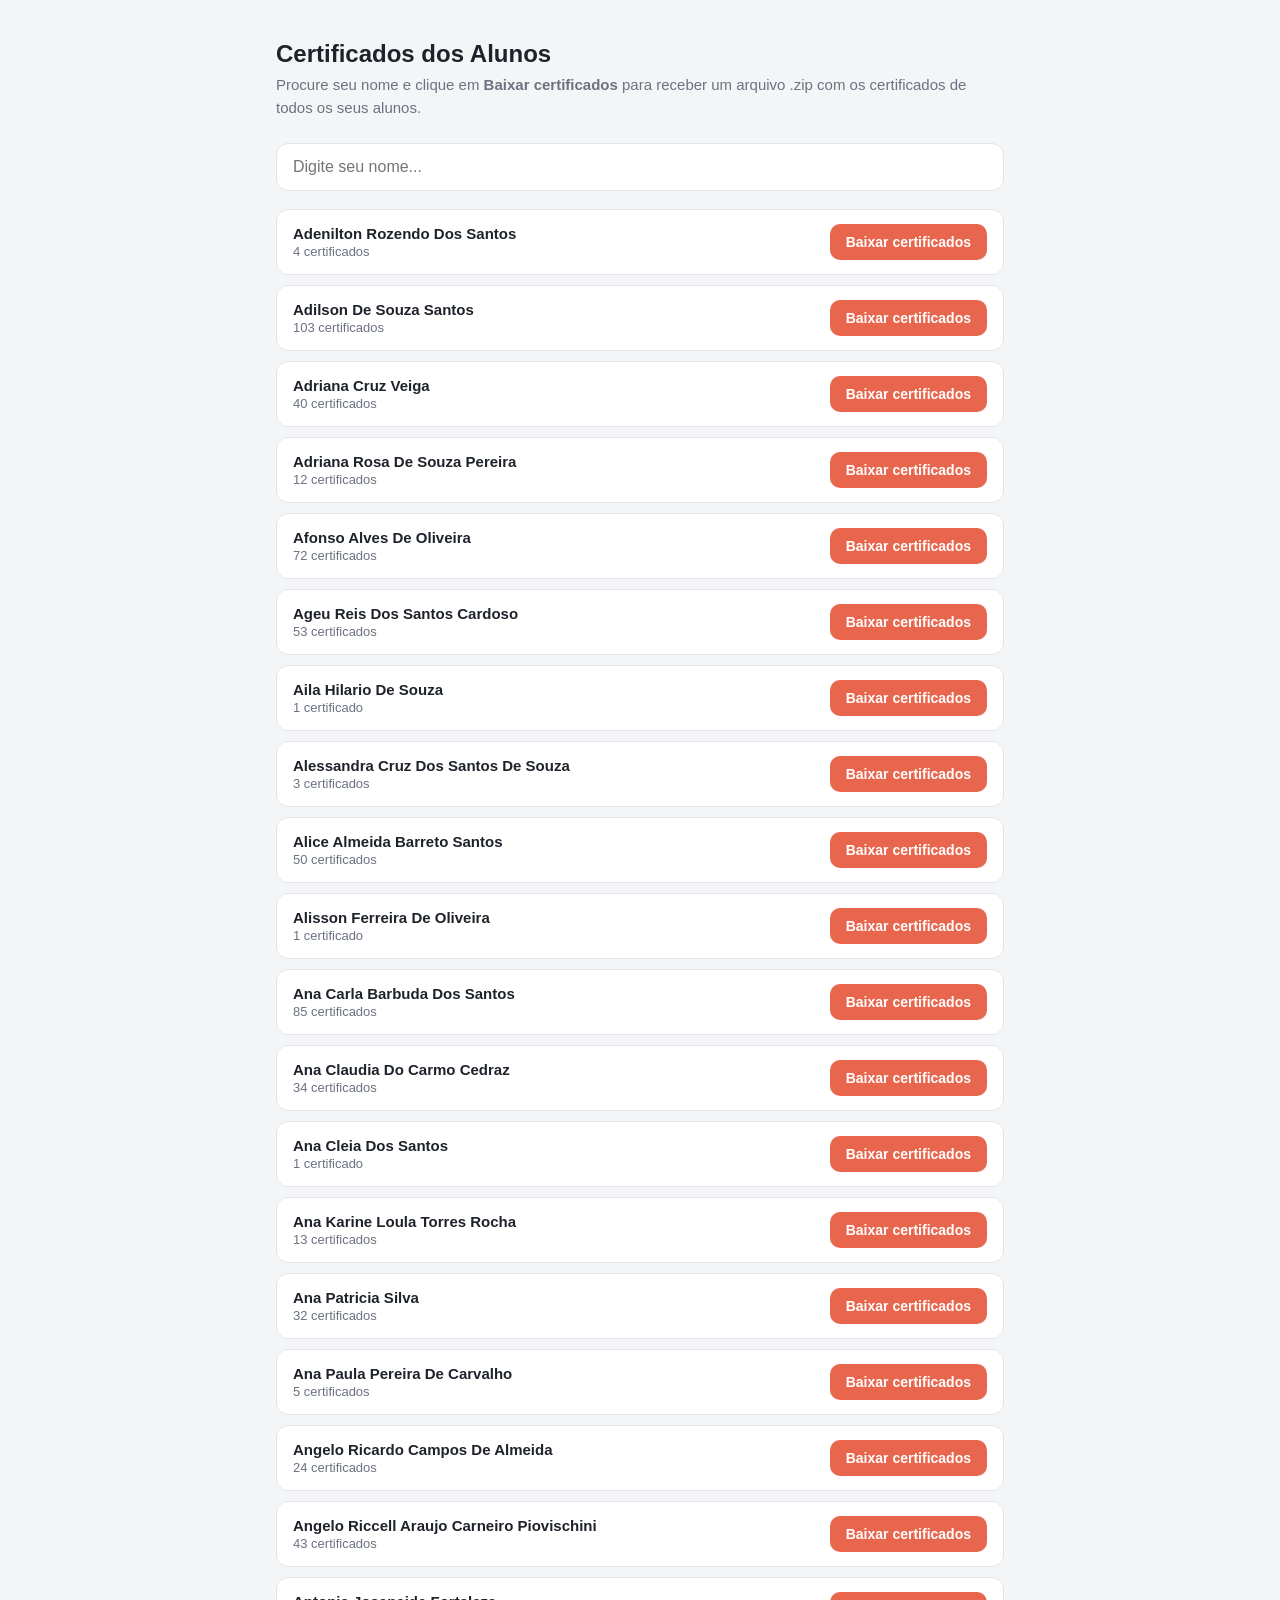
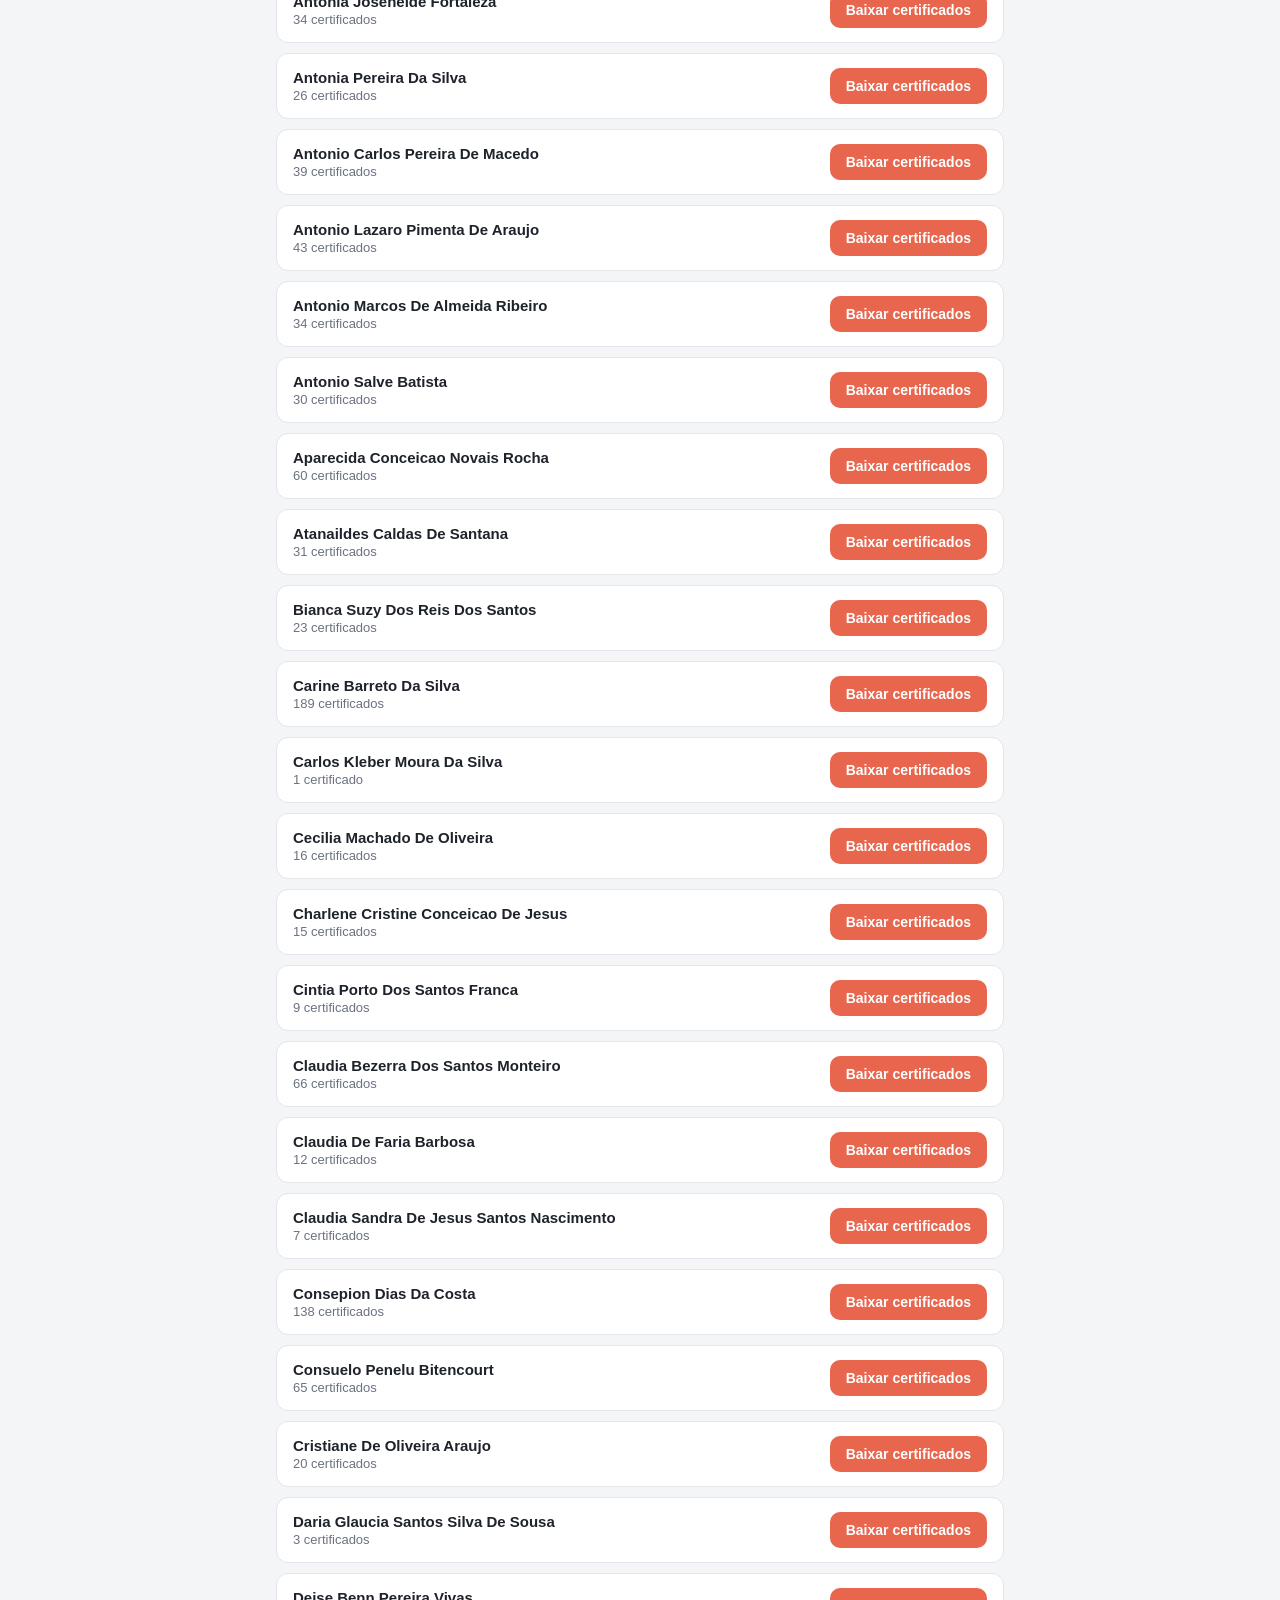
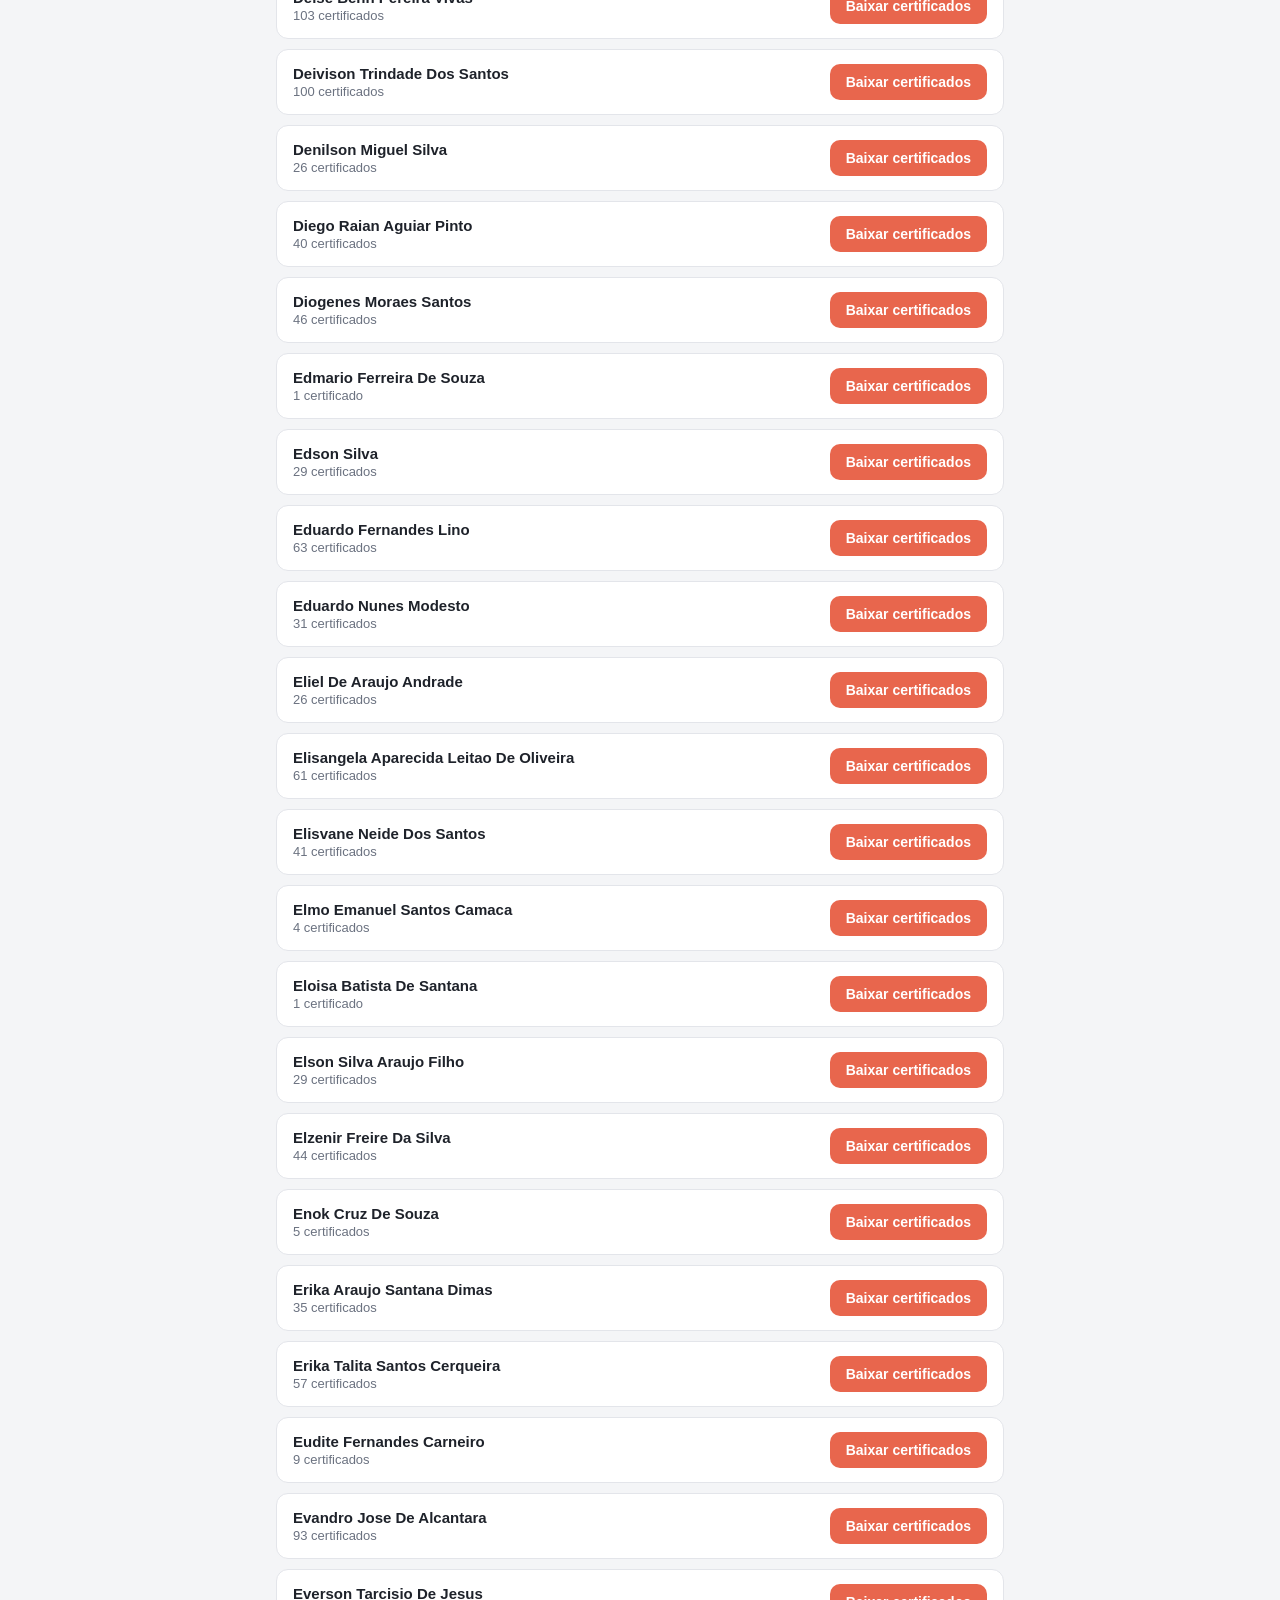
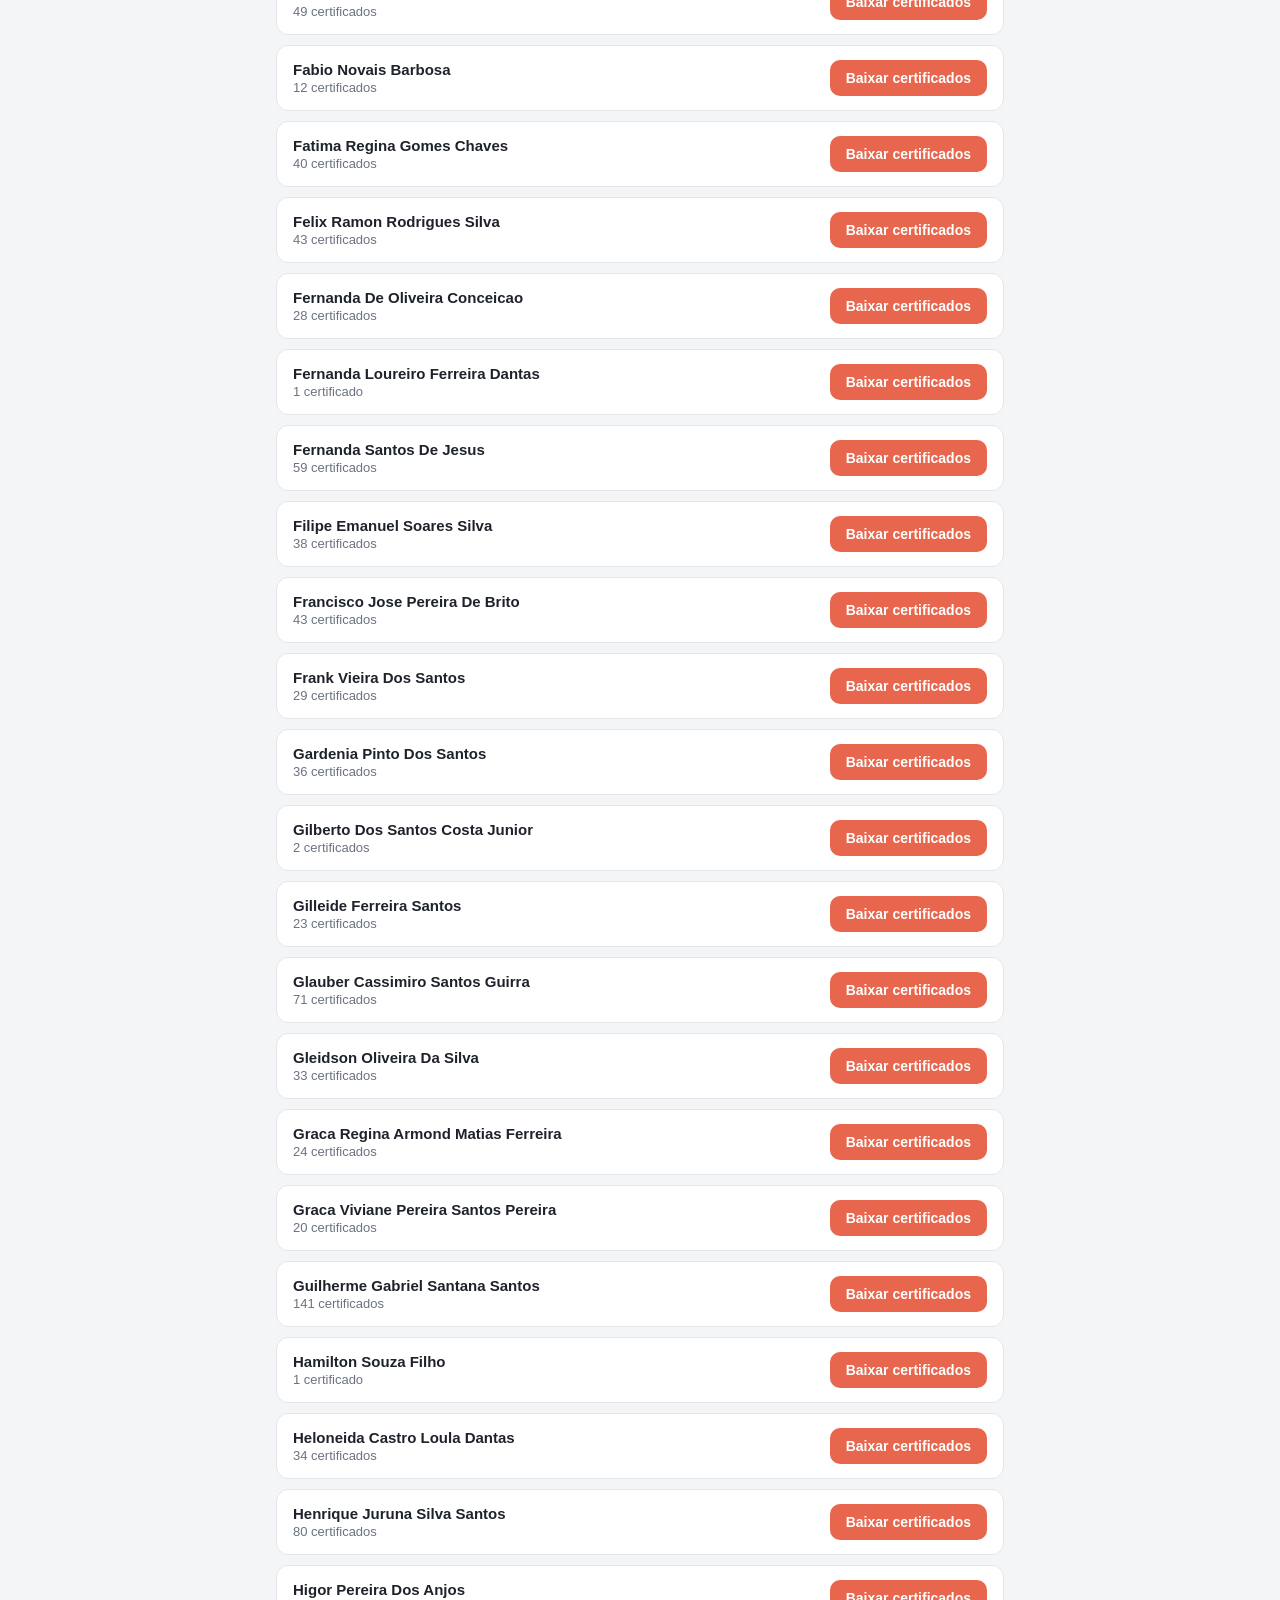
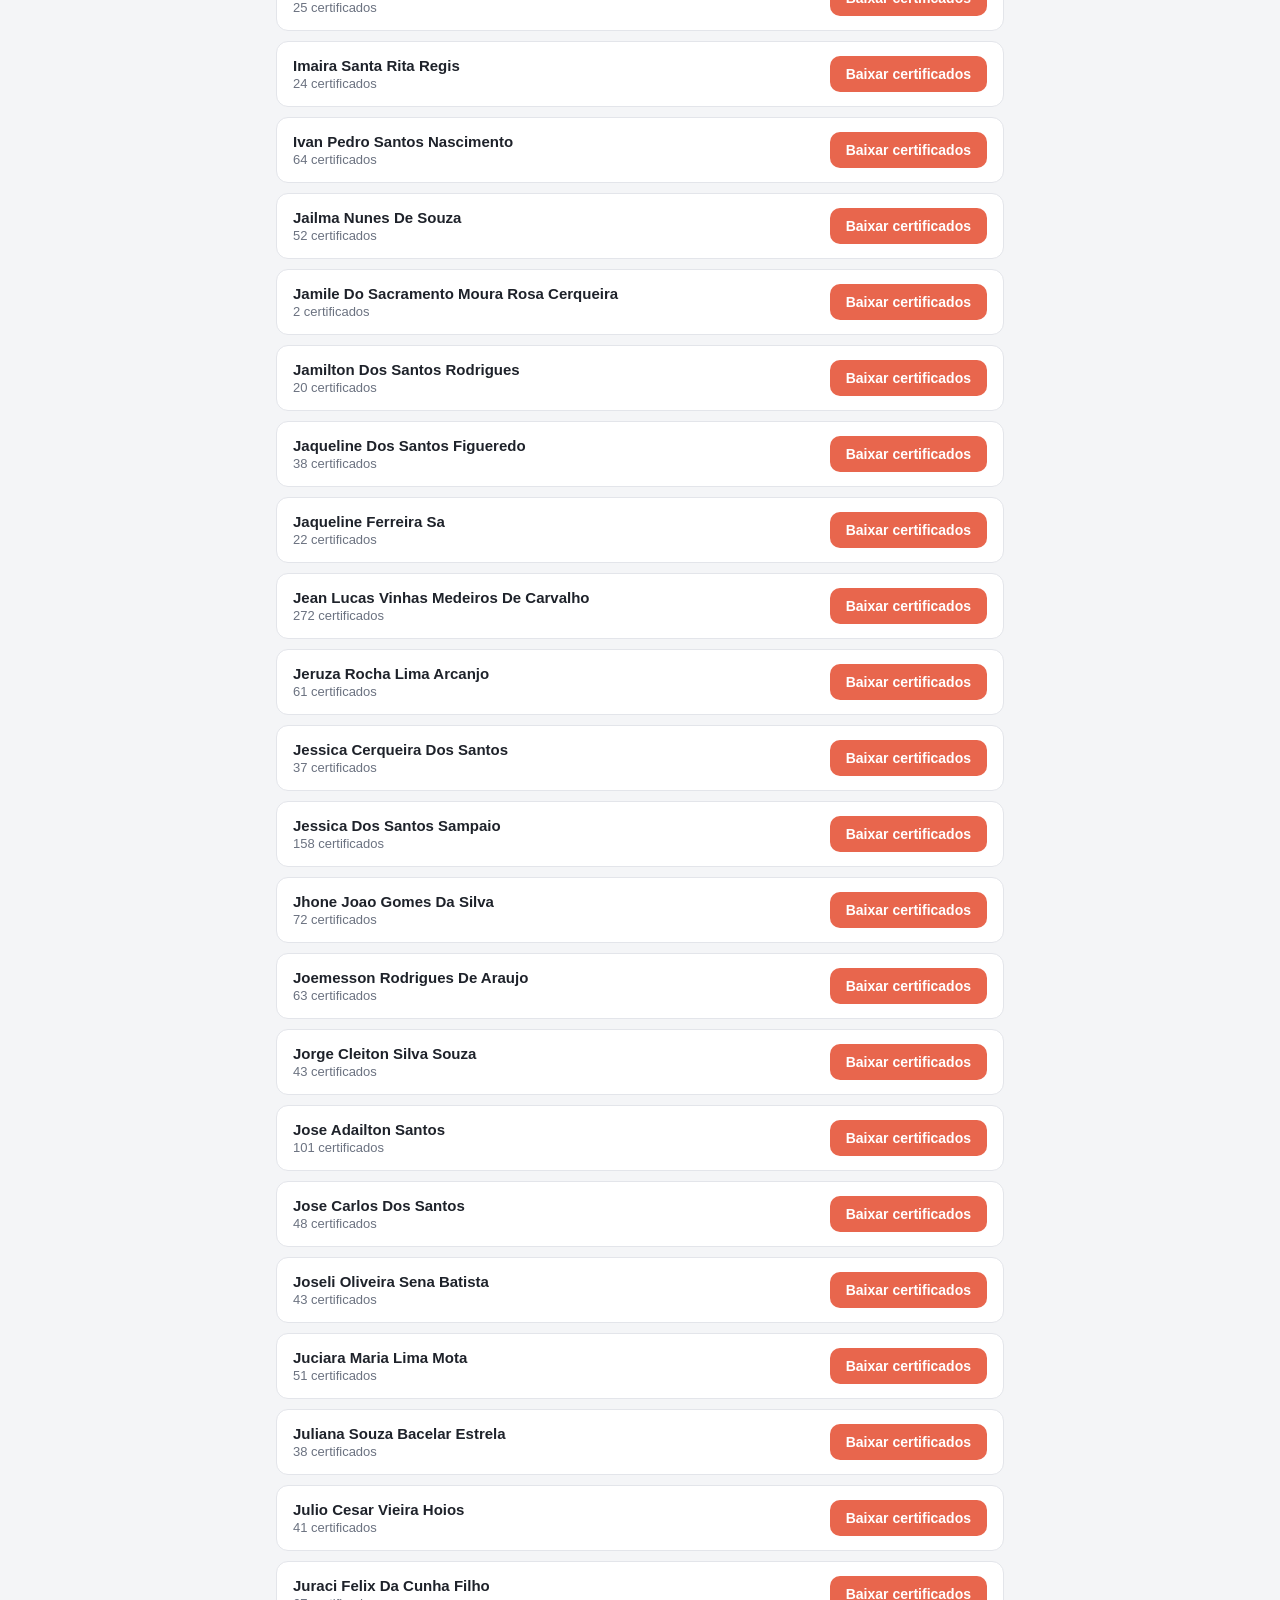
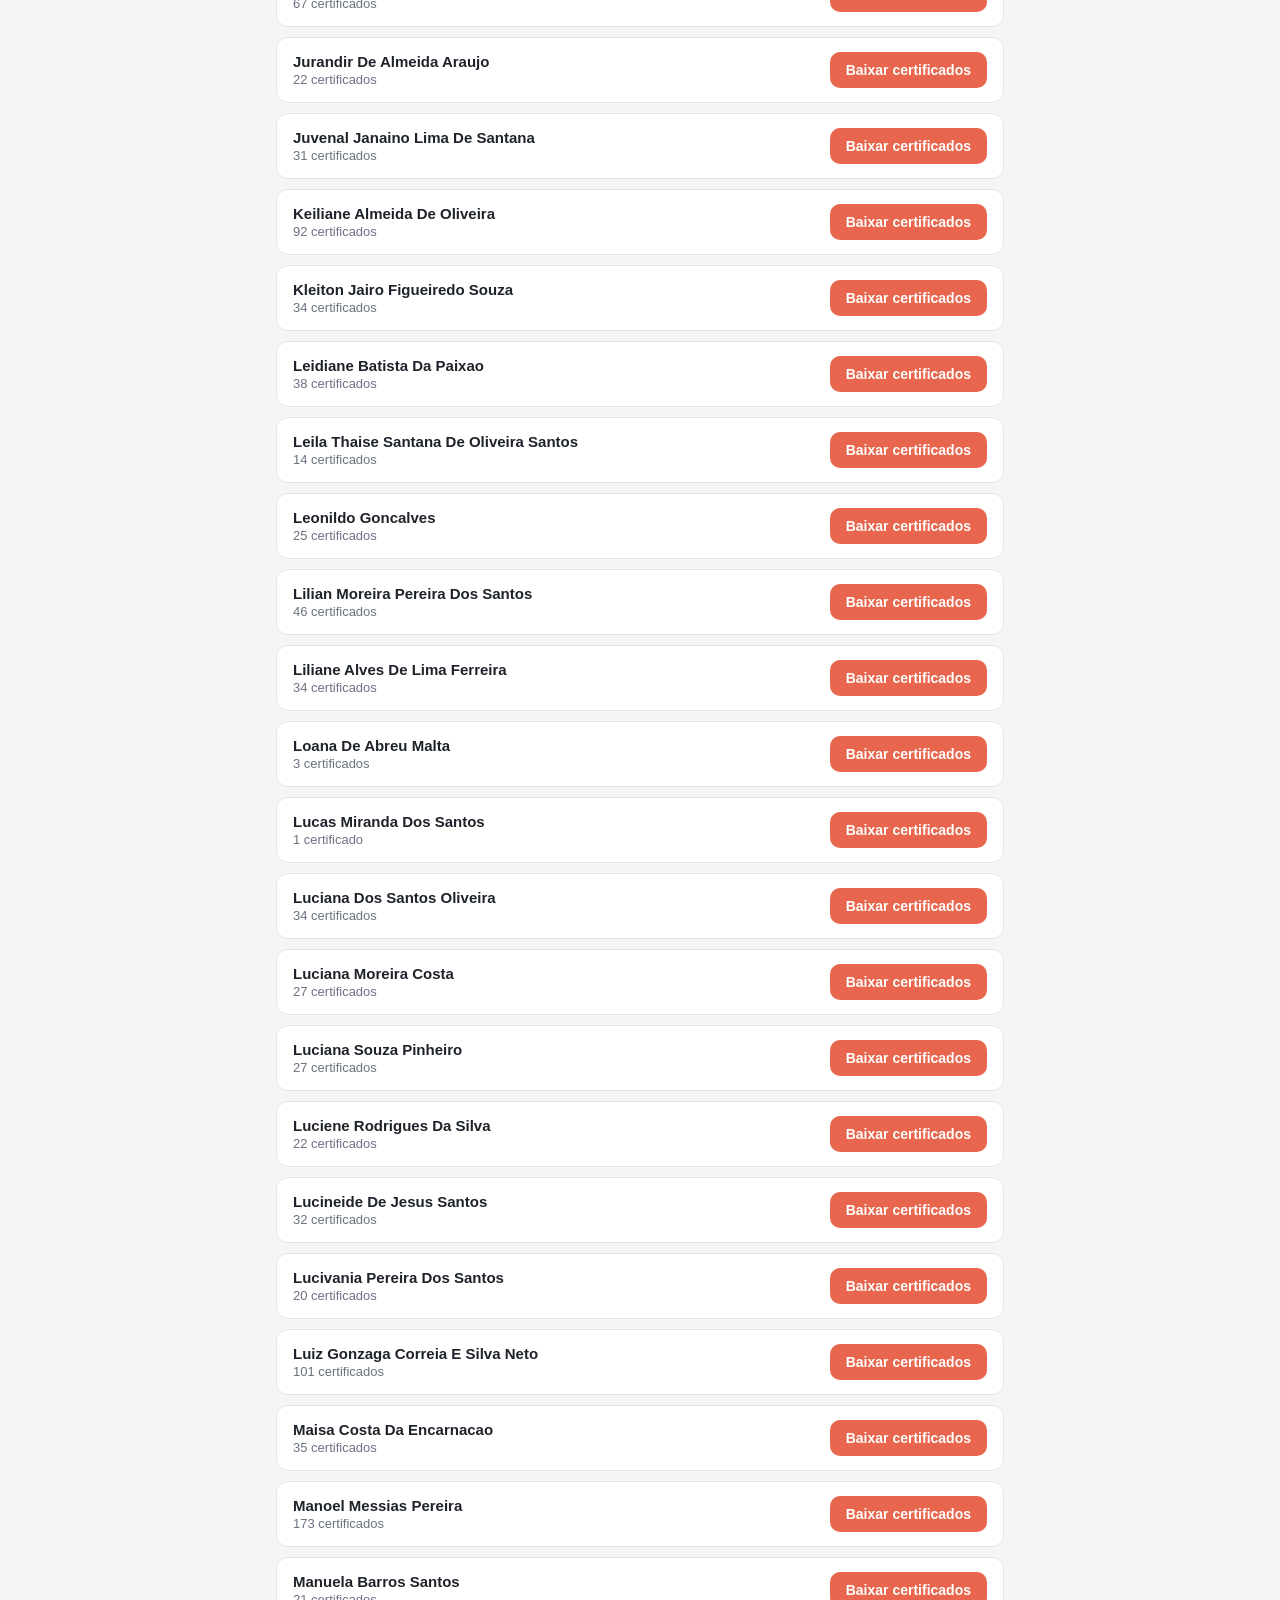
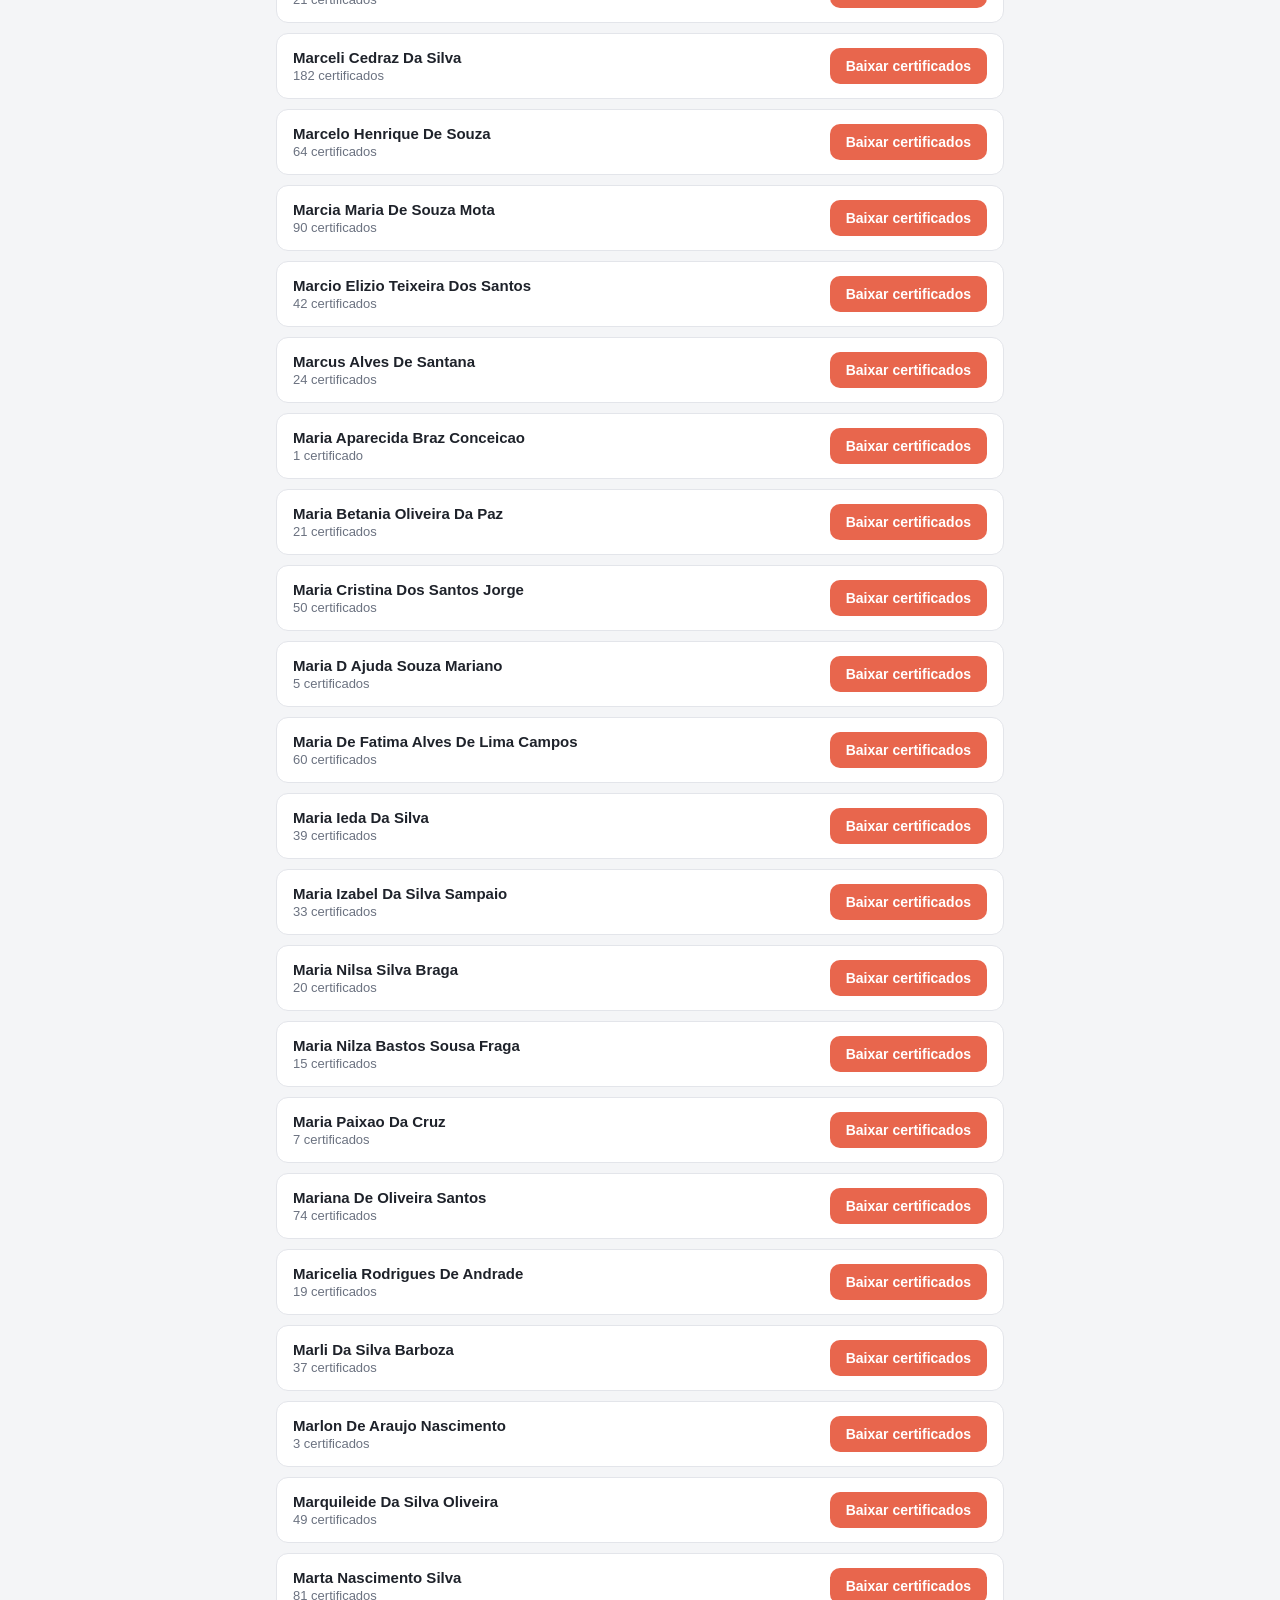
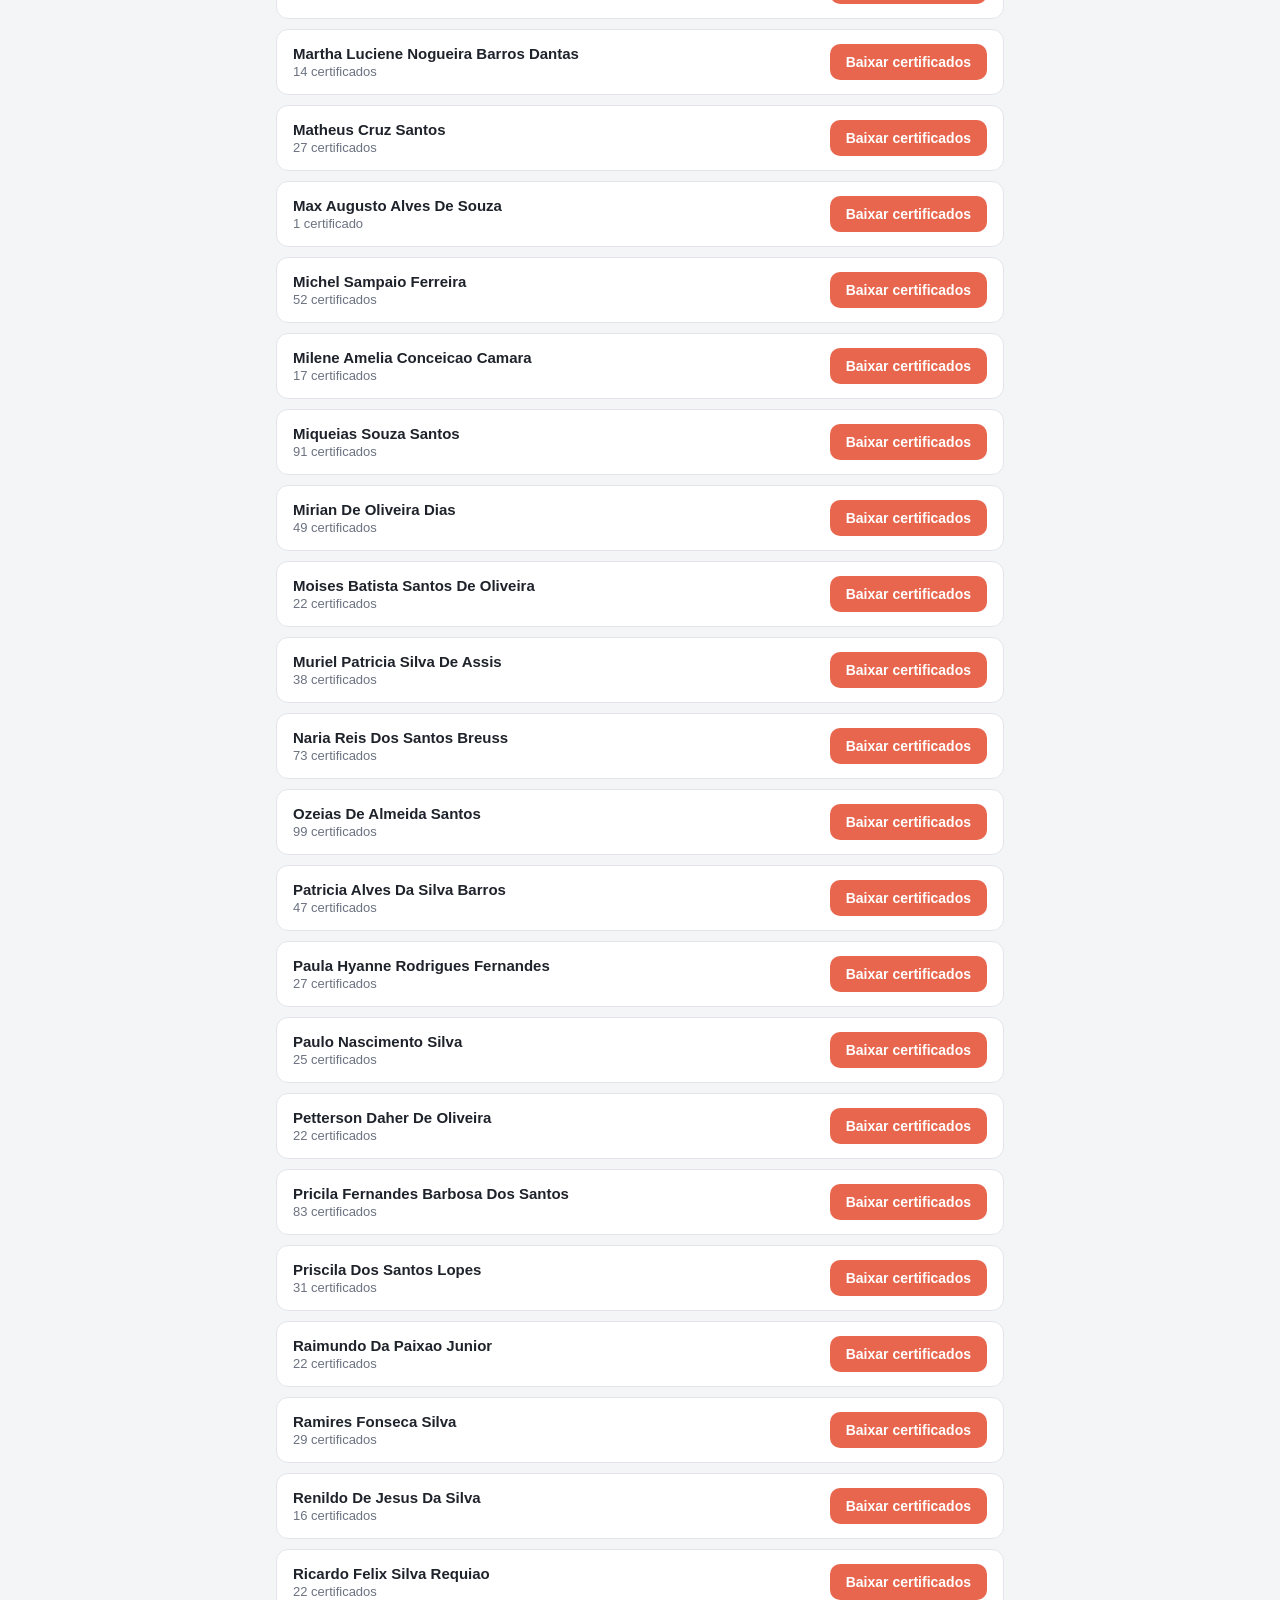
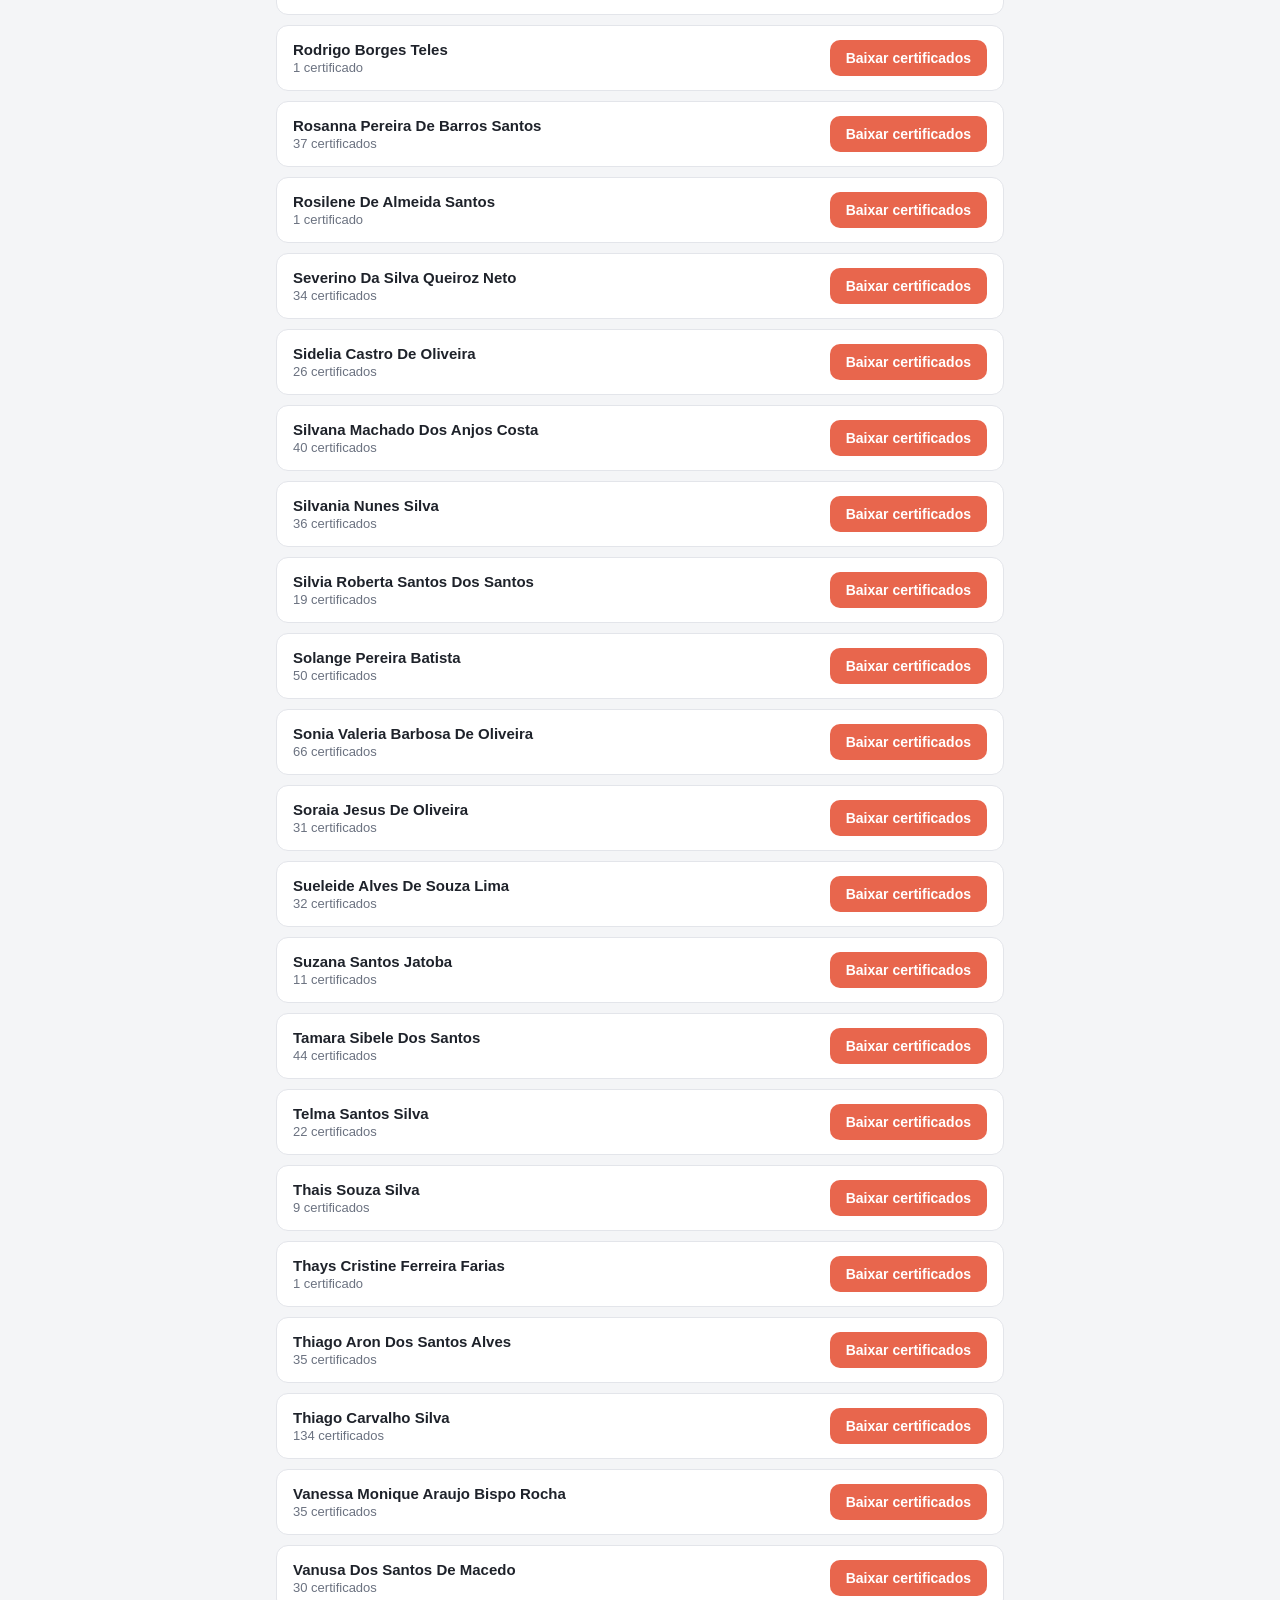
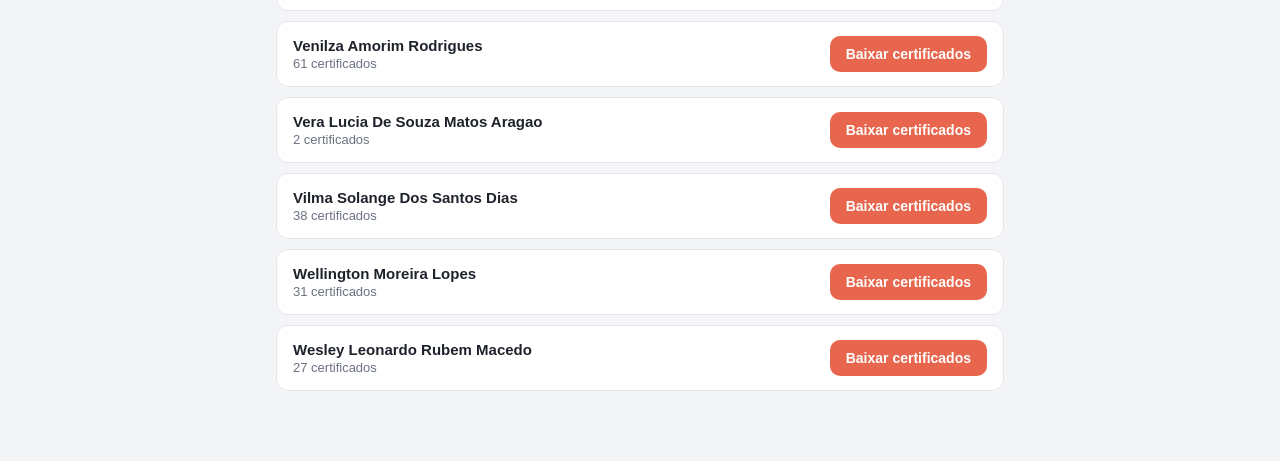
==== commit da142c5c: "Certificados: add 2 for Carine Barreto da Silva Co-Authored-By: Claude Opus 5.5 <noreply@anthropic.c" ====
--- a/certificados/index.html
+++ b/certificados/index.html
@@ -59,7 +59,7 @@
 <li data-n="APARECIDA CONCEICAO NOVAIS ROCHA"><div><div class="nm">Aparecida Conceicao Novais Rocha</div><div class="ct">60 certificados</div></div><a class="btn" href="https://github.com/fernandobmello/fernandobmello.github.io/releases/download/certificados-bahia/APARECIDA_CONCEICAO_NOVAIS_ROCHA.zip" download>Baixar certificados</a></li>
 <li data-n="ATANAILDES CALDAS DE SANTANA"><div><div class="nm">Atanaildes Caldas De Santana</div><div class="ct">31 certificados</div></div><a class="btn" href="https://github.com/fernandobmello/fernandobmello.github.io/releases/download/certificados-bahia/ATANAILDES_CALDAS_DE_SANTANA.zip" download>Baixar certificados</a></li>
 <li data-n="BIANCA SUZY DOS REIS DOS SANTOS"><div><div class="nm">Bianca Suzy Dos Reis Dos Santos</div><div class="ct">23 certificados</div></div><a class="btn" href="https://github.com/fernandobmello/fernandobmello.github.io/releases/download/certificados-bahia/BIANCA_SUZY_DOS_REIS_DOS_SANTOS.zip" download>Baixar certificados</a></li>
-<li data-n="CARINE BARRETO DA SILVA"><div><div class="nm">Carine Barreto Da Silva</div><div class="ct">187 certificados</div></div><a class="btn" href="https://github.com/fernandobmello/fernandobmello.github.io/releases/download/certificados-bahia/CARINE_BARRETO_DA_SILVA.zip" download>Baixar certificados</a></li>
+<li data-n="CARINE BARRETO DA SILVA"><div><div class="nm">Carine Barreto Da Silva</div><div class="ct">189 certificados</div></div><a class="btn" href="https://github.com/fernandobmello/fernandobmello.github.io/releases/download/certificados-bahia/CARINE_BARRETO_DA_SILVA.zip" download>Baixar certificados</a></li>
 <li data-n="CARLOS KLEBER MOURA DA SILVA"><div><div class="nm">Carlos Kleber Moura Da Silva</div><div class="ct">1 certificado</div></div><a class="btn" href="https://github.com/fernandobmello/fernandobmello.github.io/releases/download/certificados-bahia/CARLOS_KLEBER_MOURA_DA_SILVA.zip" download>Baixar certificados</a></li>
 <li data-n="CECILIA MACHADO DE OLIVEIRA"><div><div class="nm">Cecilia Machado De Oliveira</div><div class="ct">16 certificados</div></div><a class="btn" href="https://github.com/fernandobmello/fernandobmello.github.io/releases/download/certificados-bahia/CECILIA_MACHADO_DE_OLIVEIRA.zip" download>Baixar certificados</a></li>
 <li data-n="CHARLENE CRISTINE CONCEICAO DE JESUS"><div><div class="nm">Charlene Cristine Conceicao De Jesus</div><div class="ct">15 certificados</div></div><a class="btn" href="https://github.com/fernandobmello/fernandobmello.github.io/releases/download/certificados-bahia/CHARLENE_CRISTINE_CONCEICAO_DE_JESUS.zip" download>Baixar certificados</a></li>
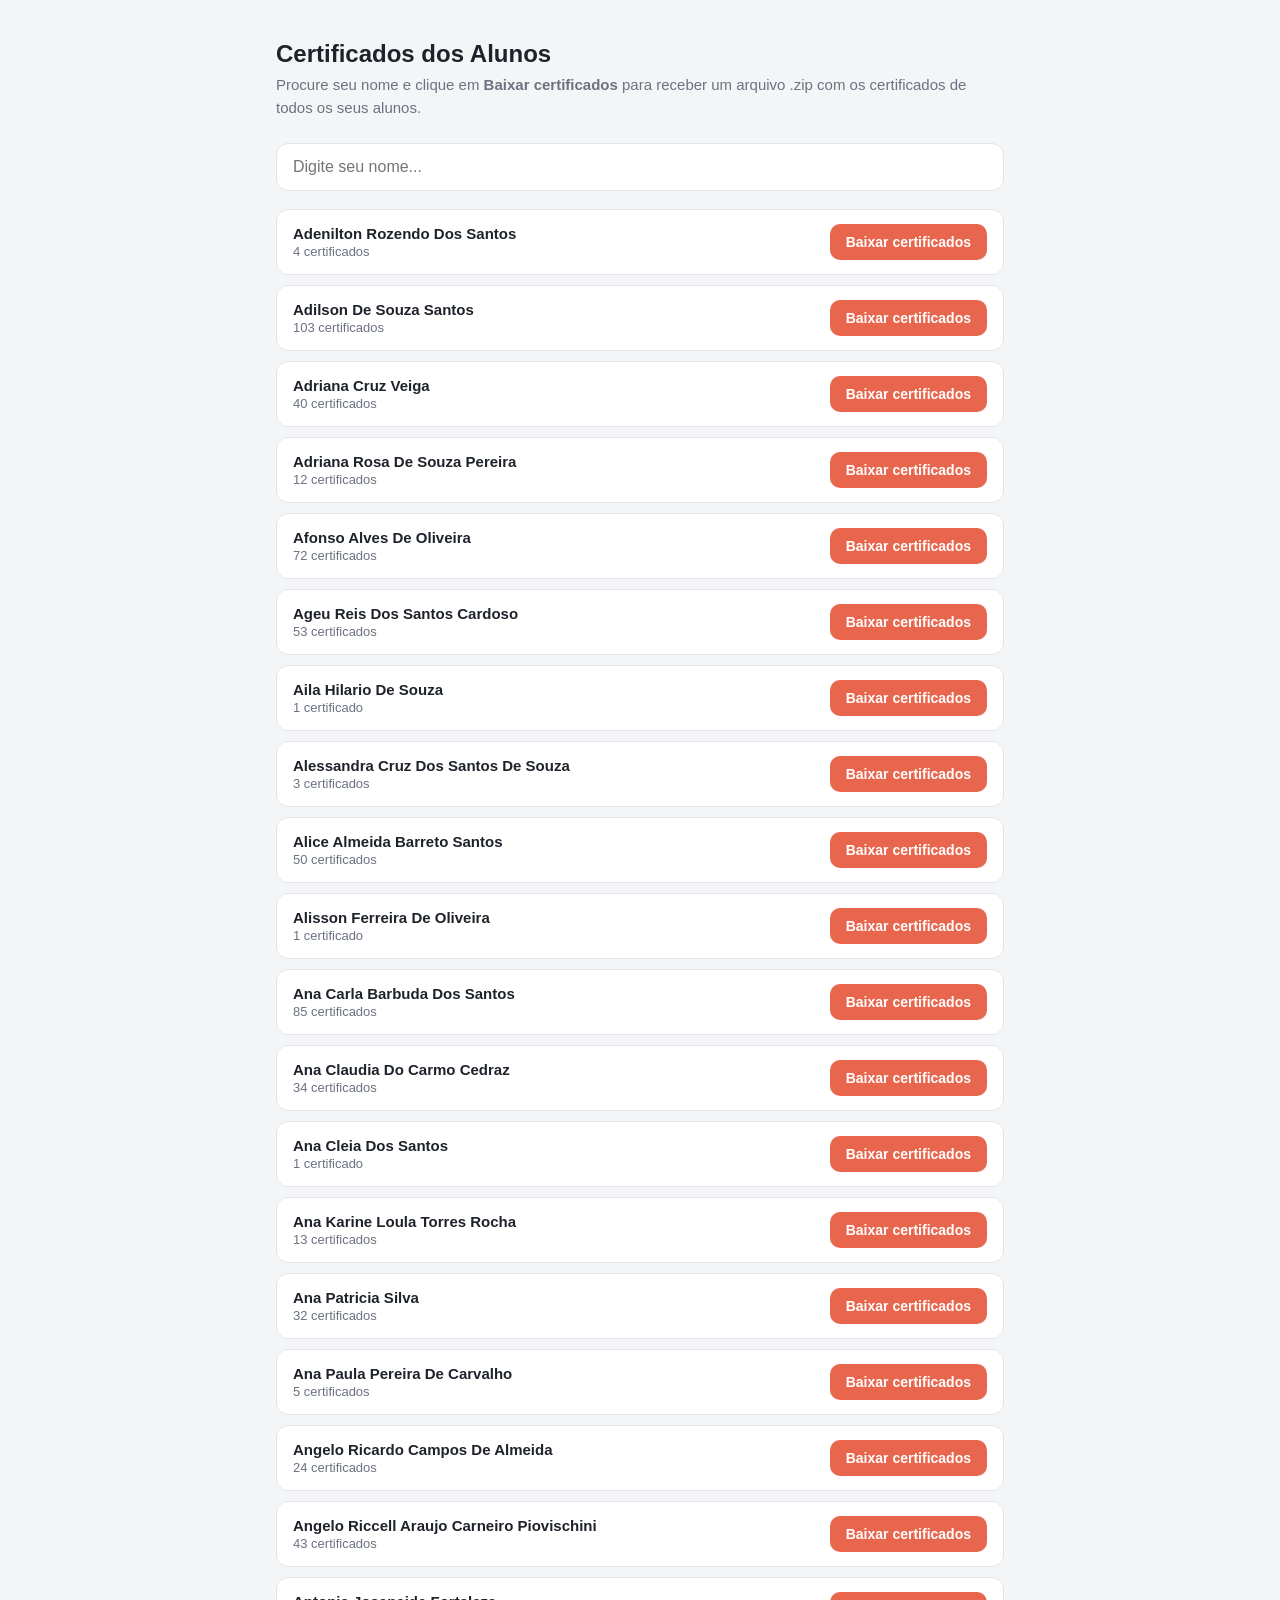
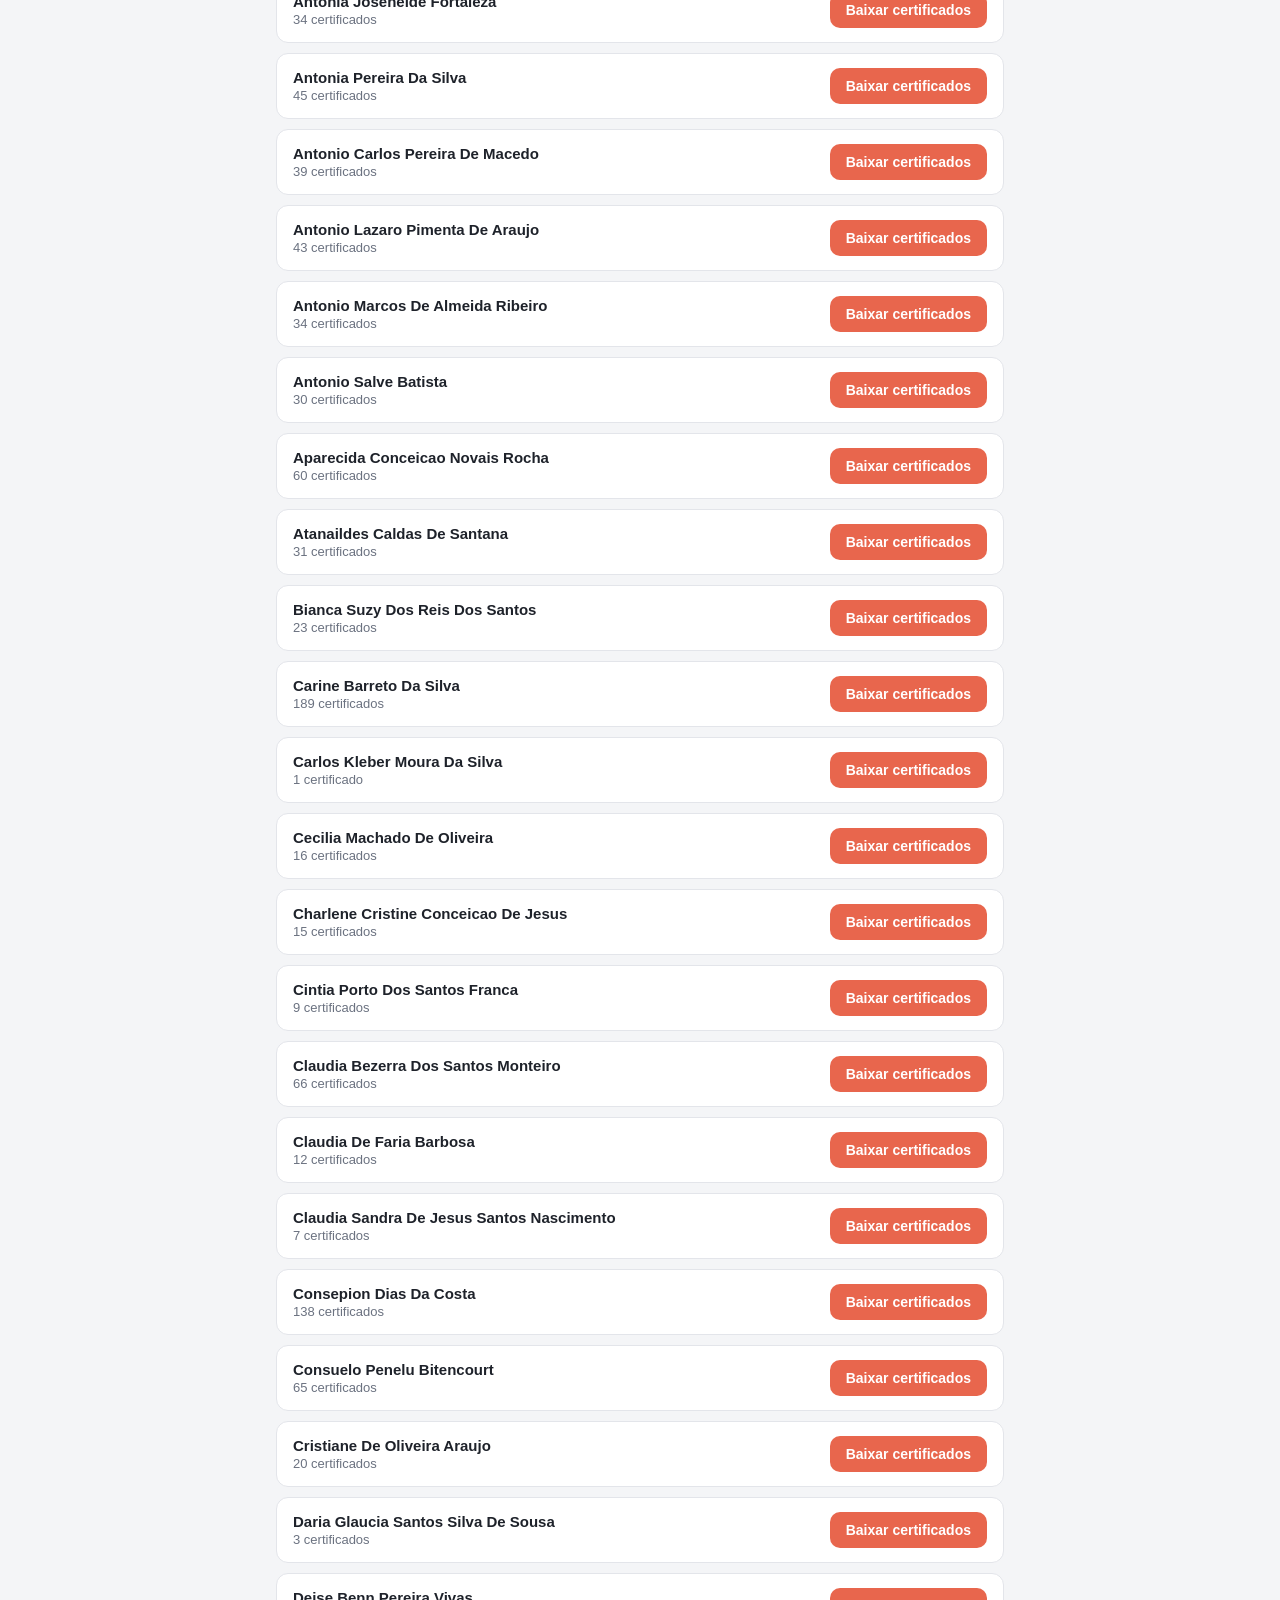
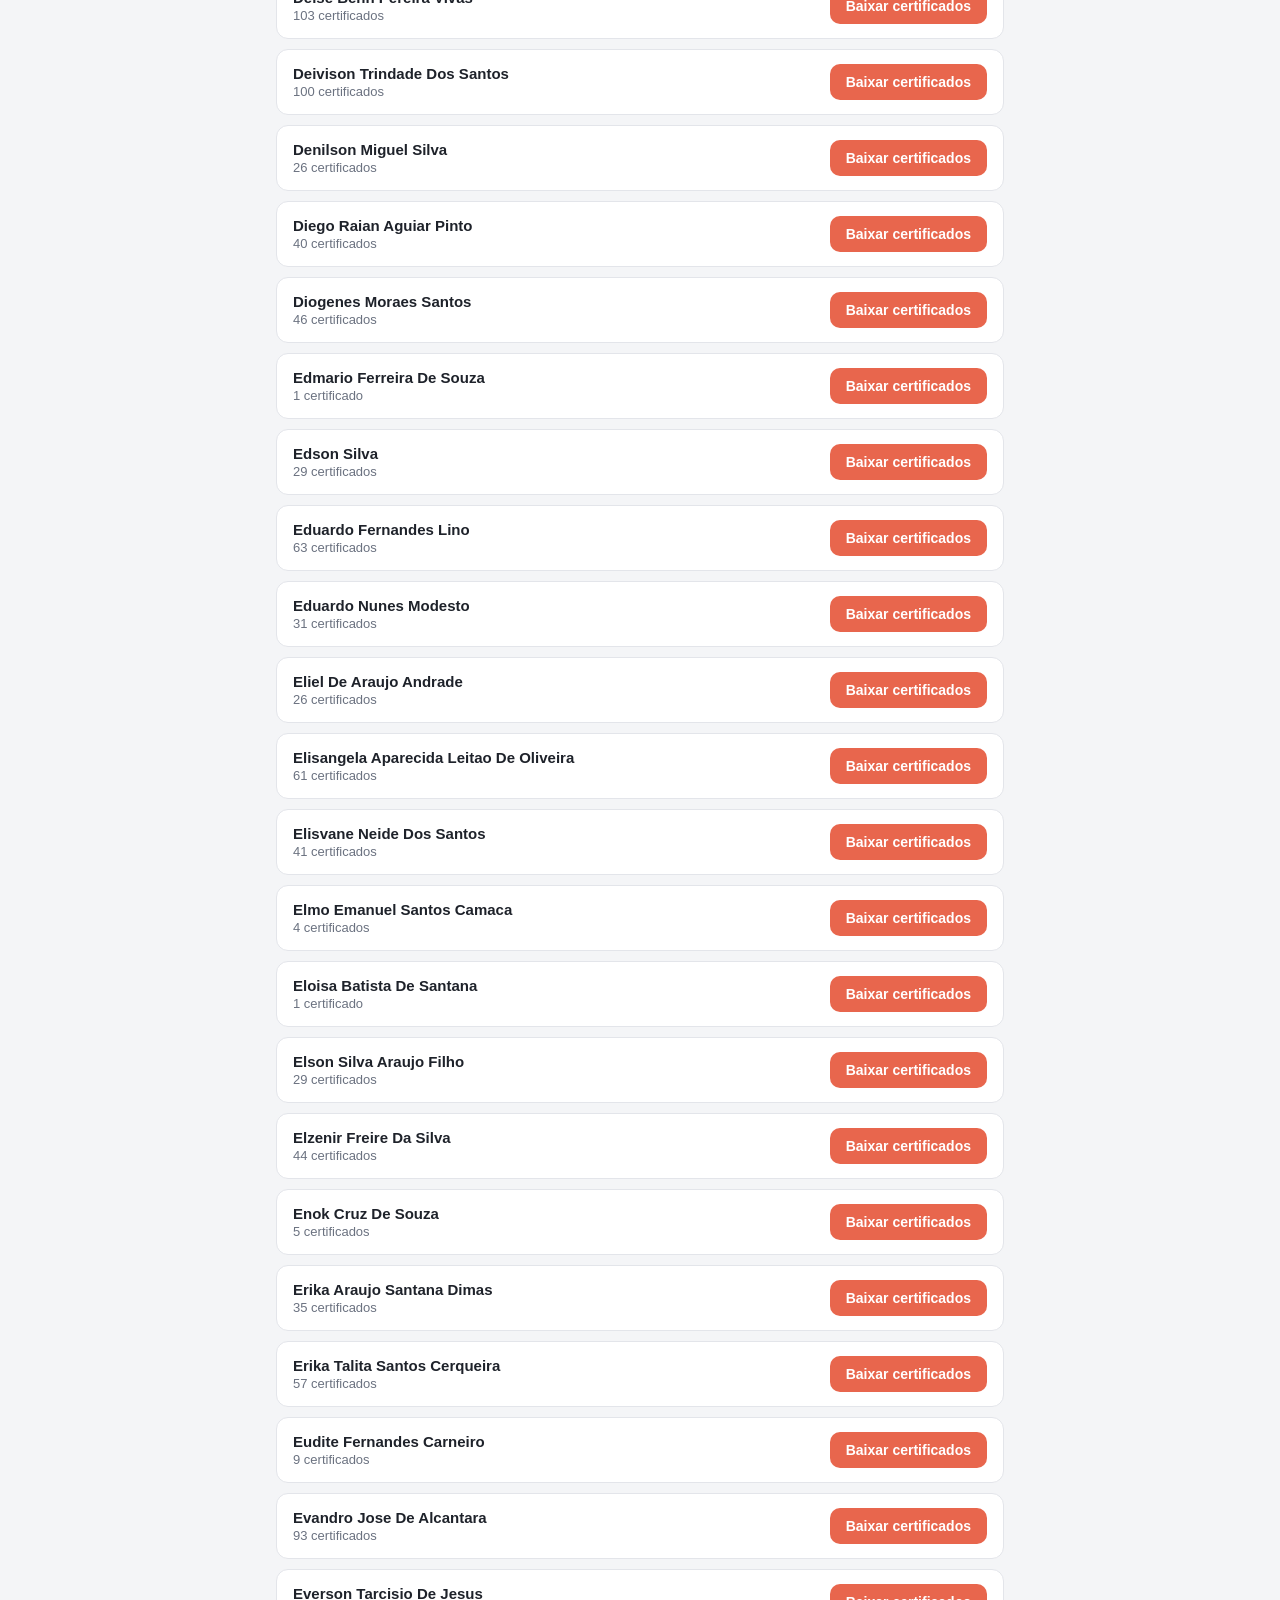
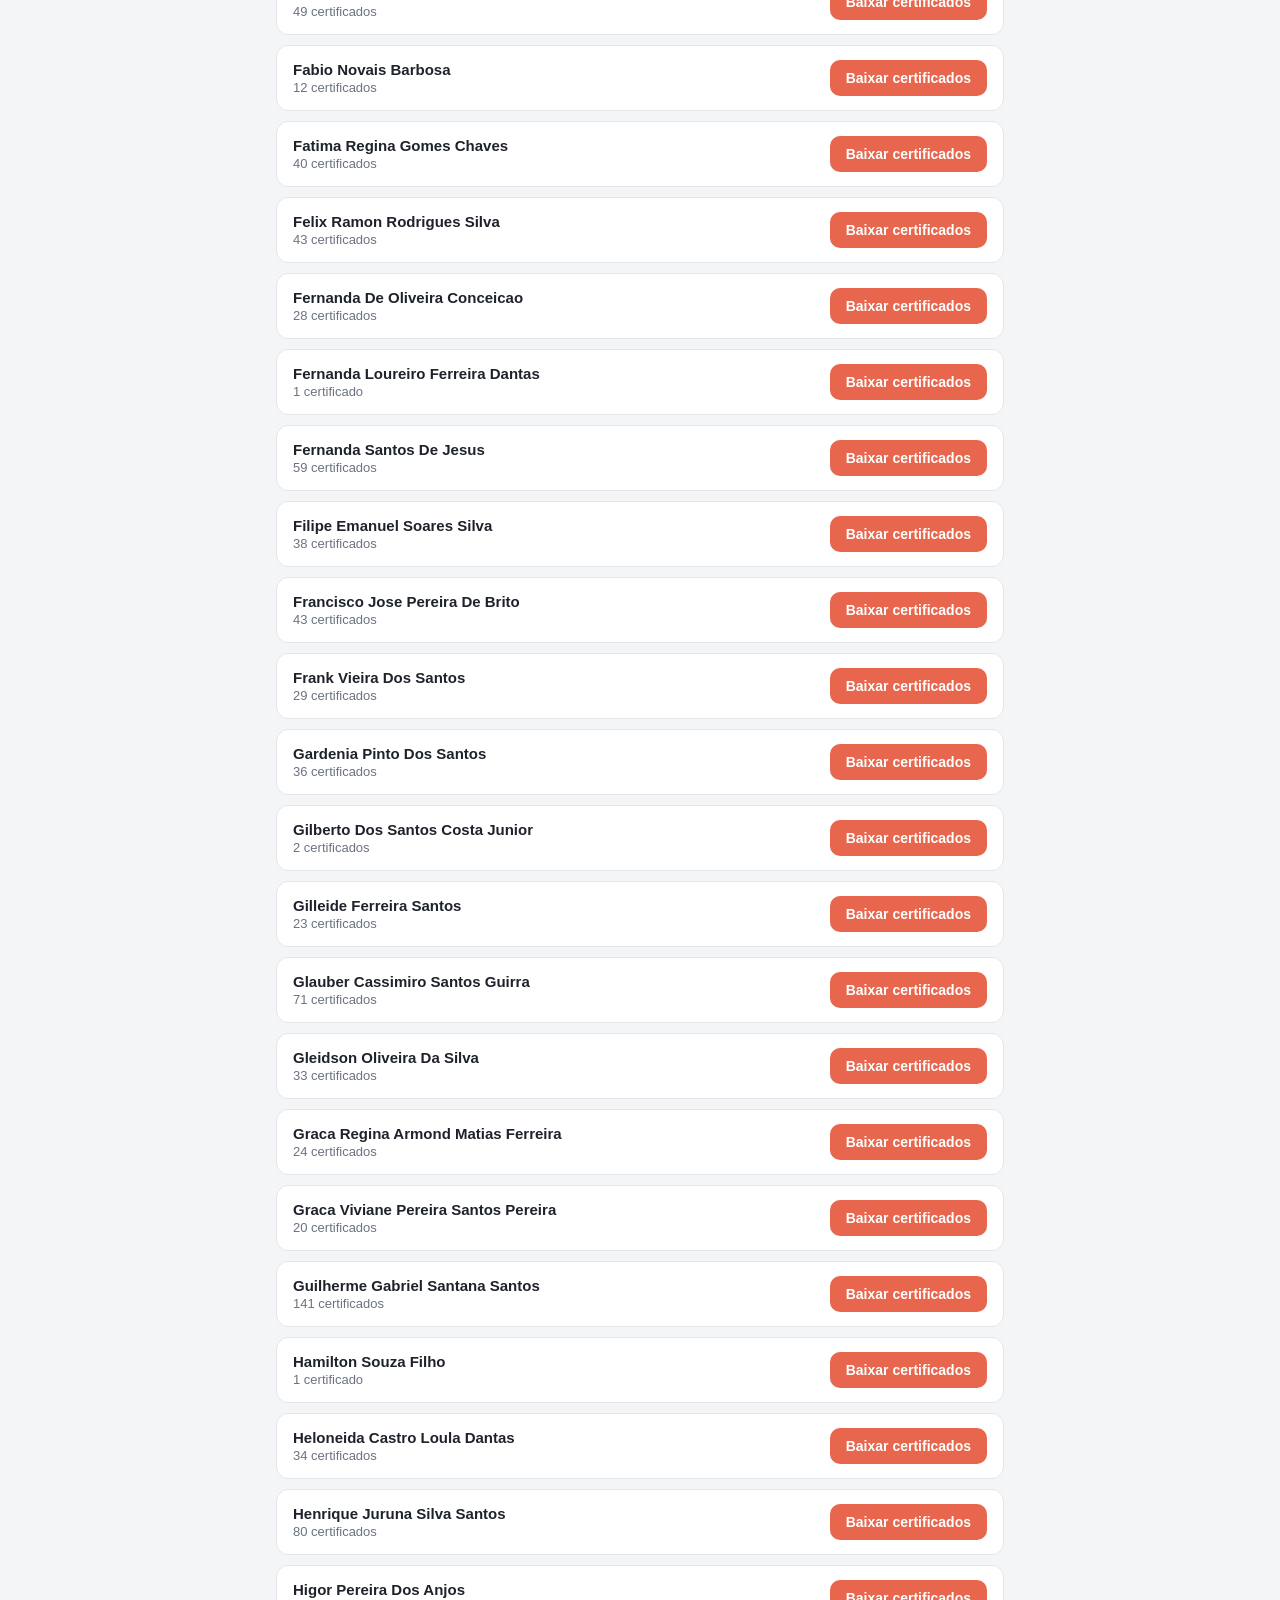
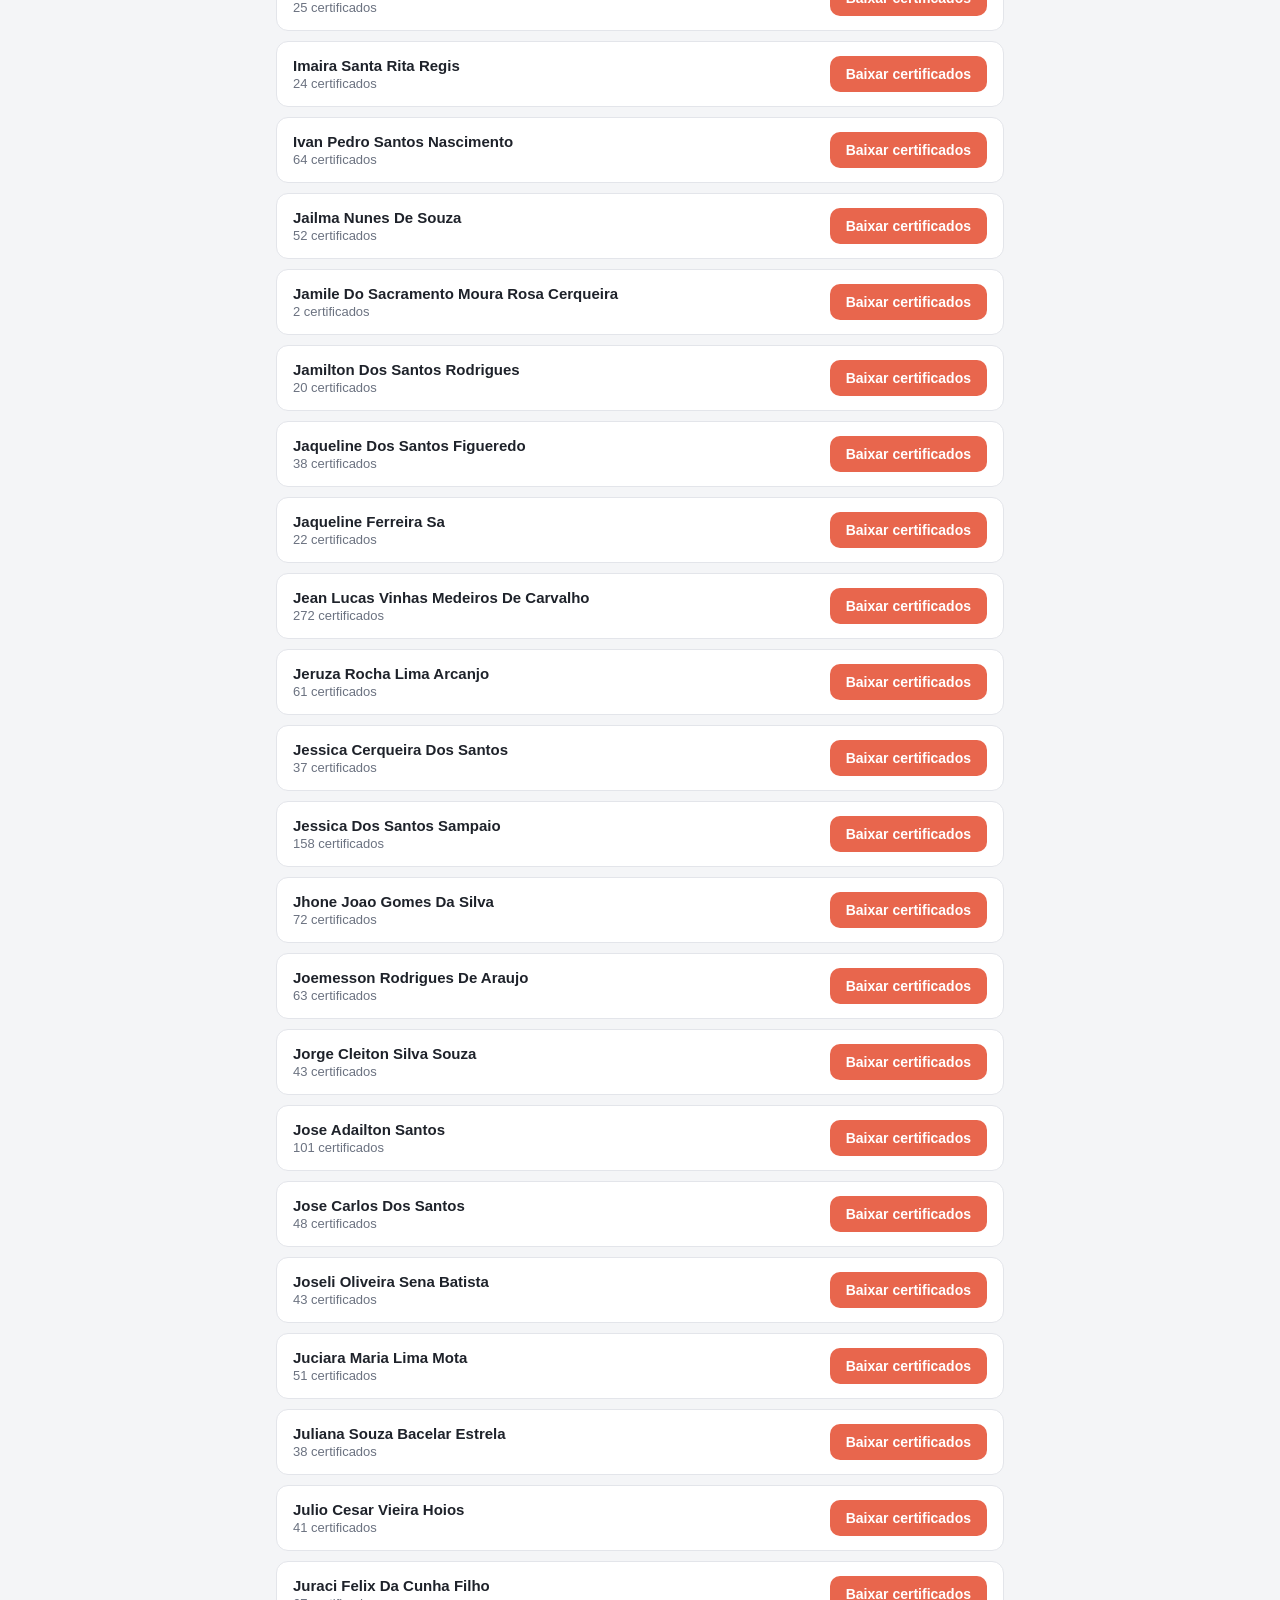
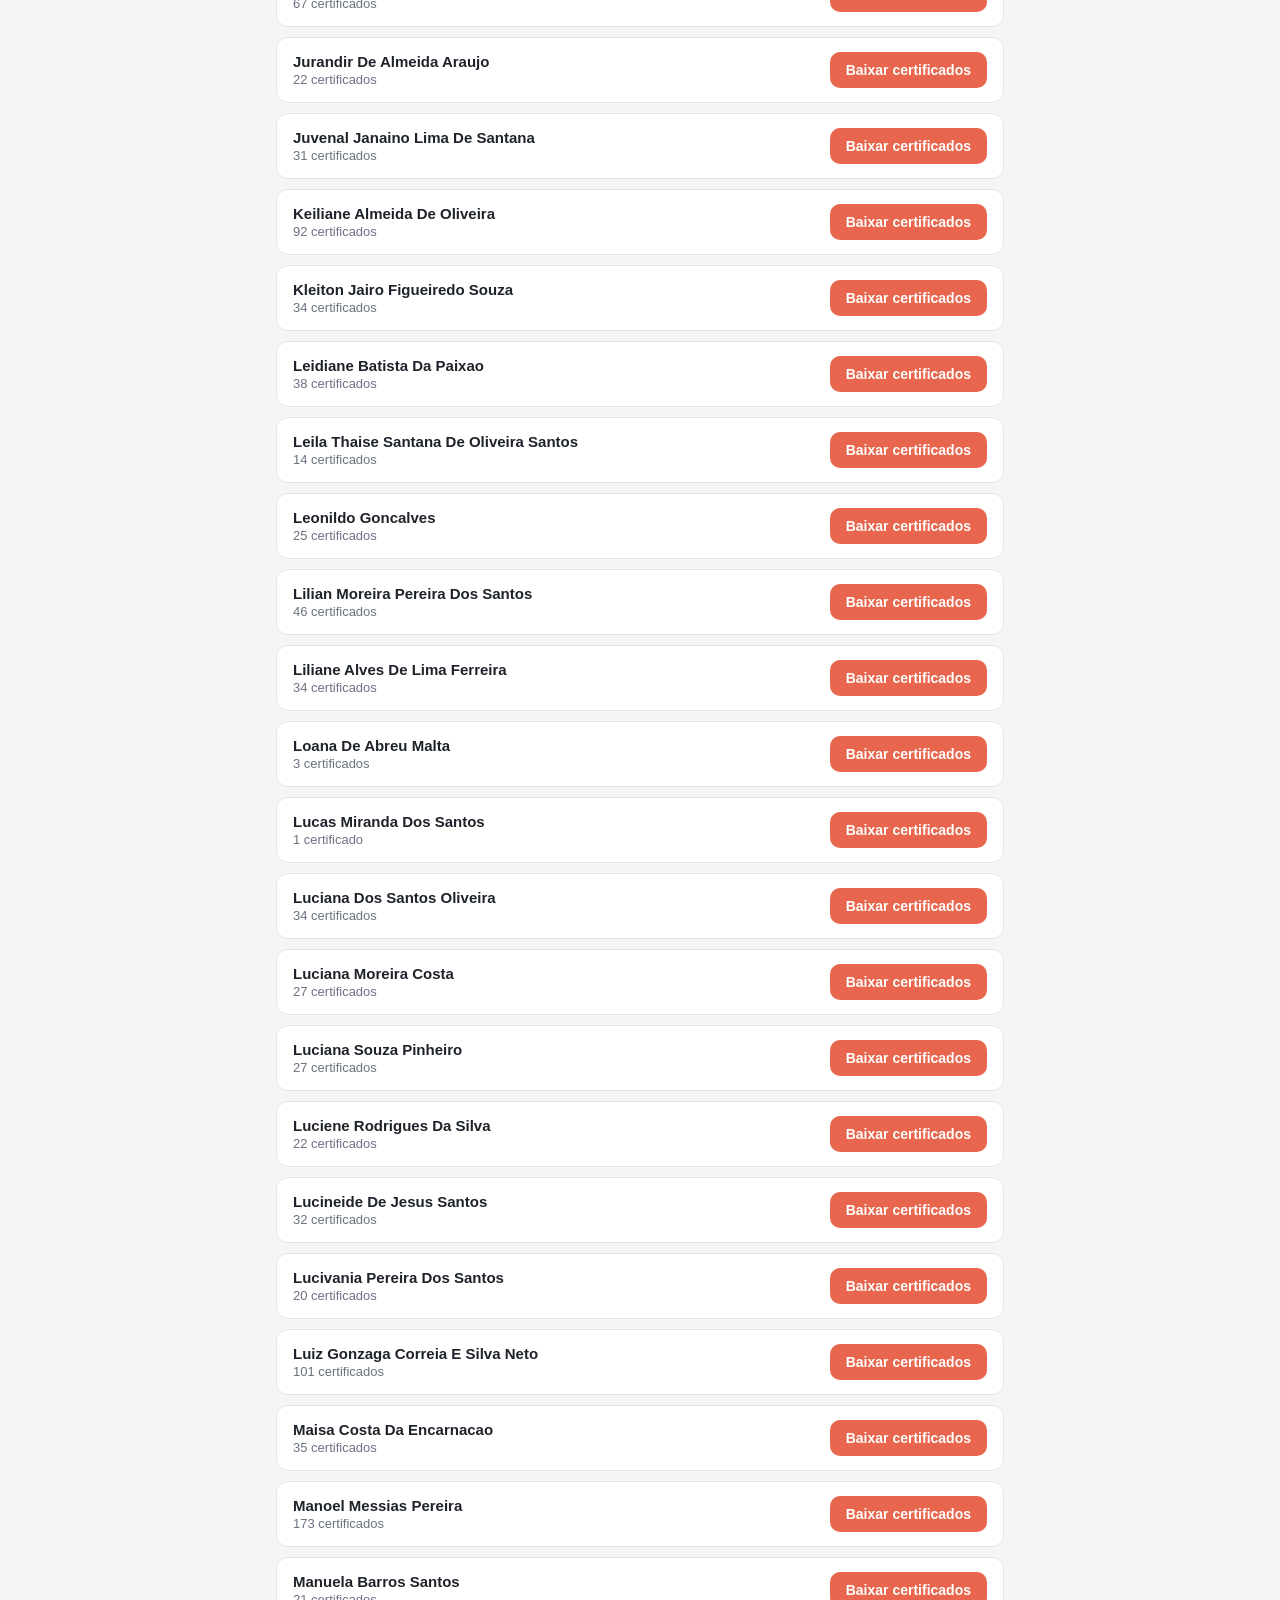
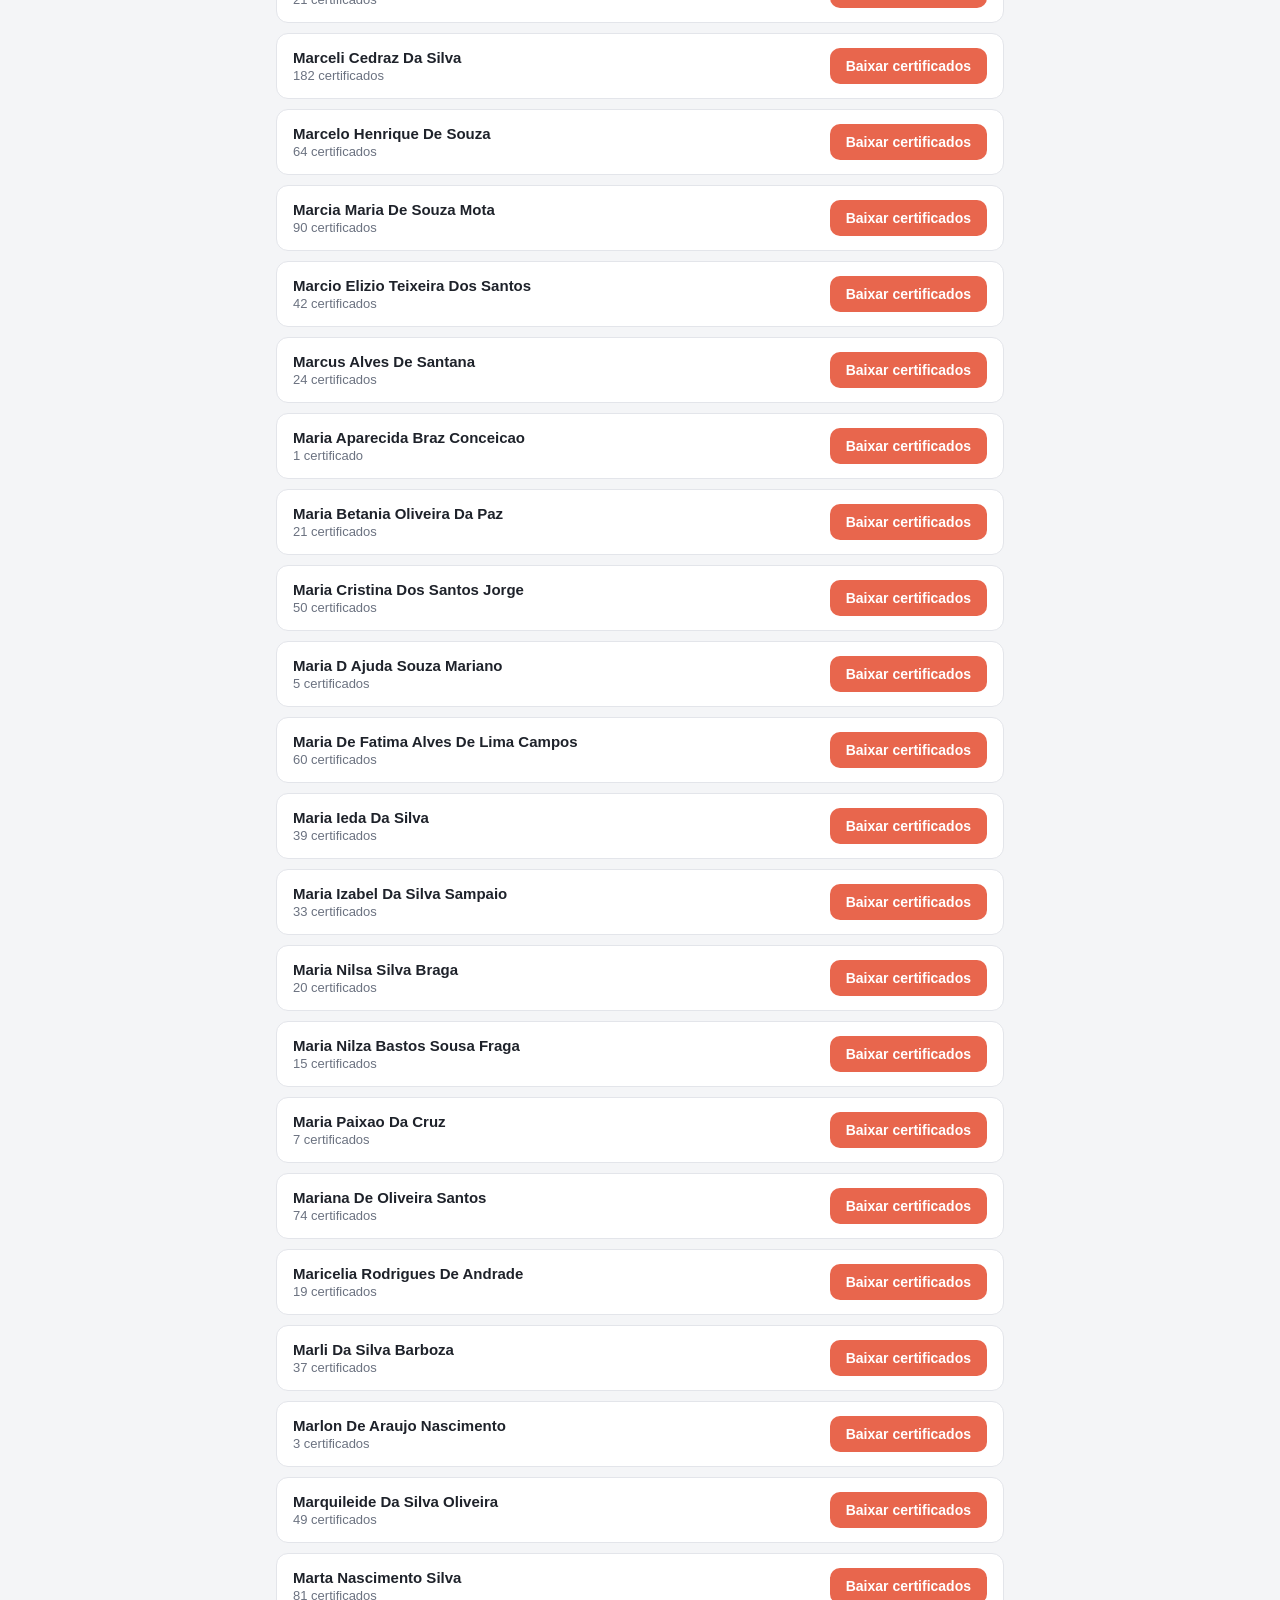
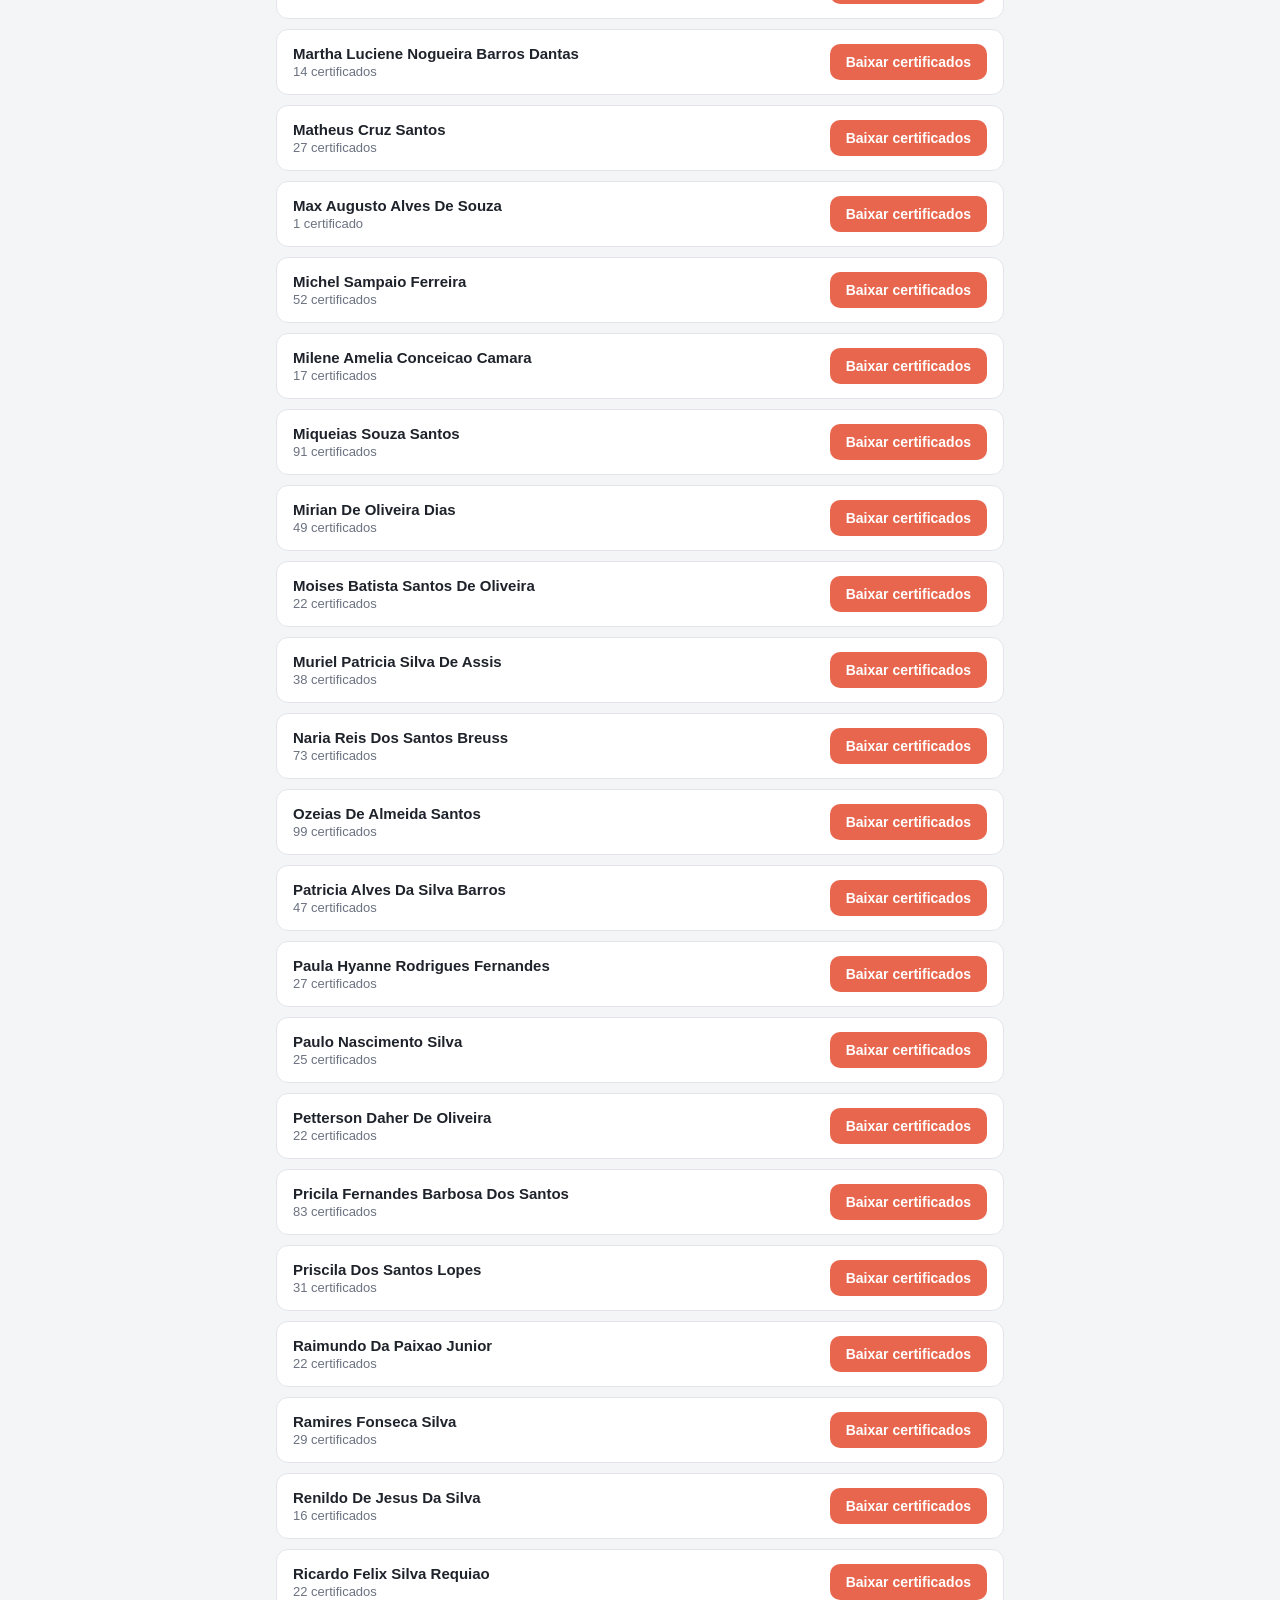
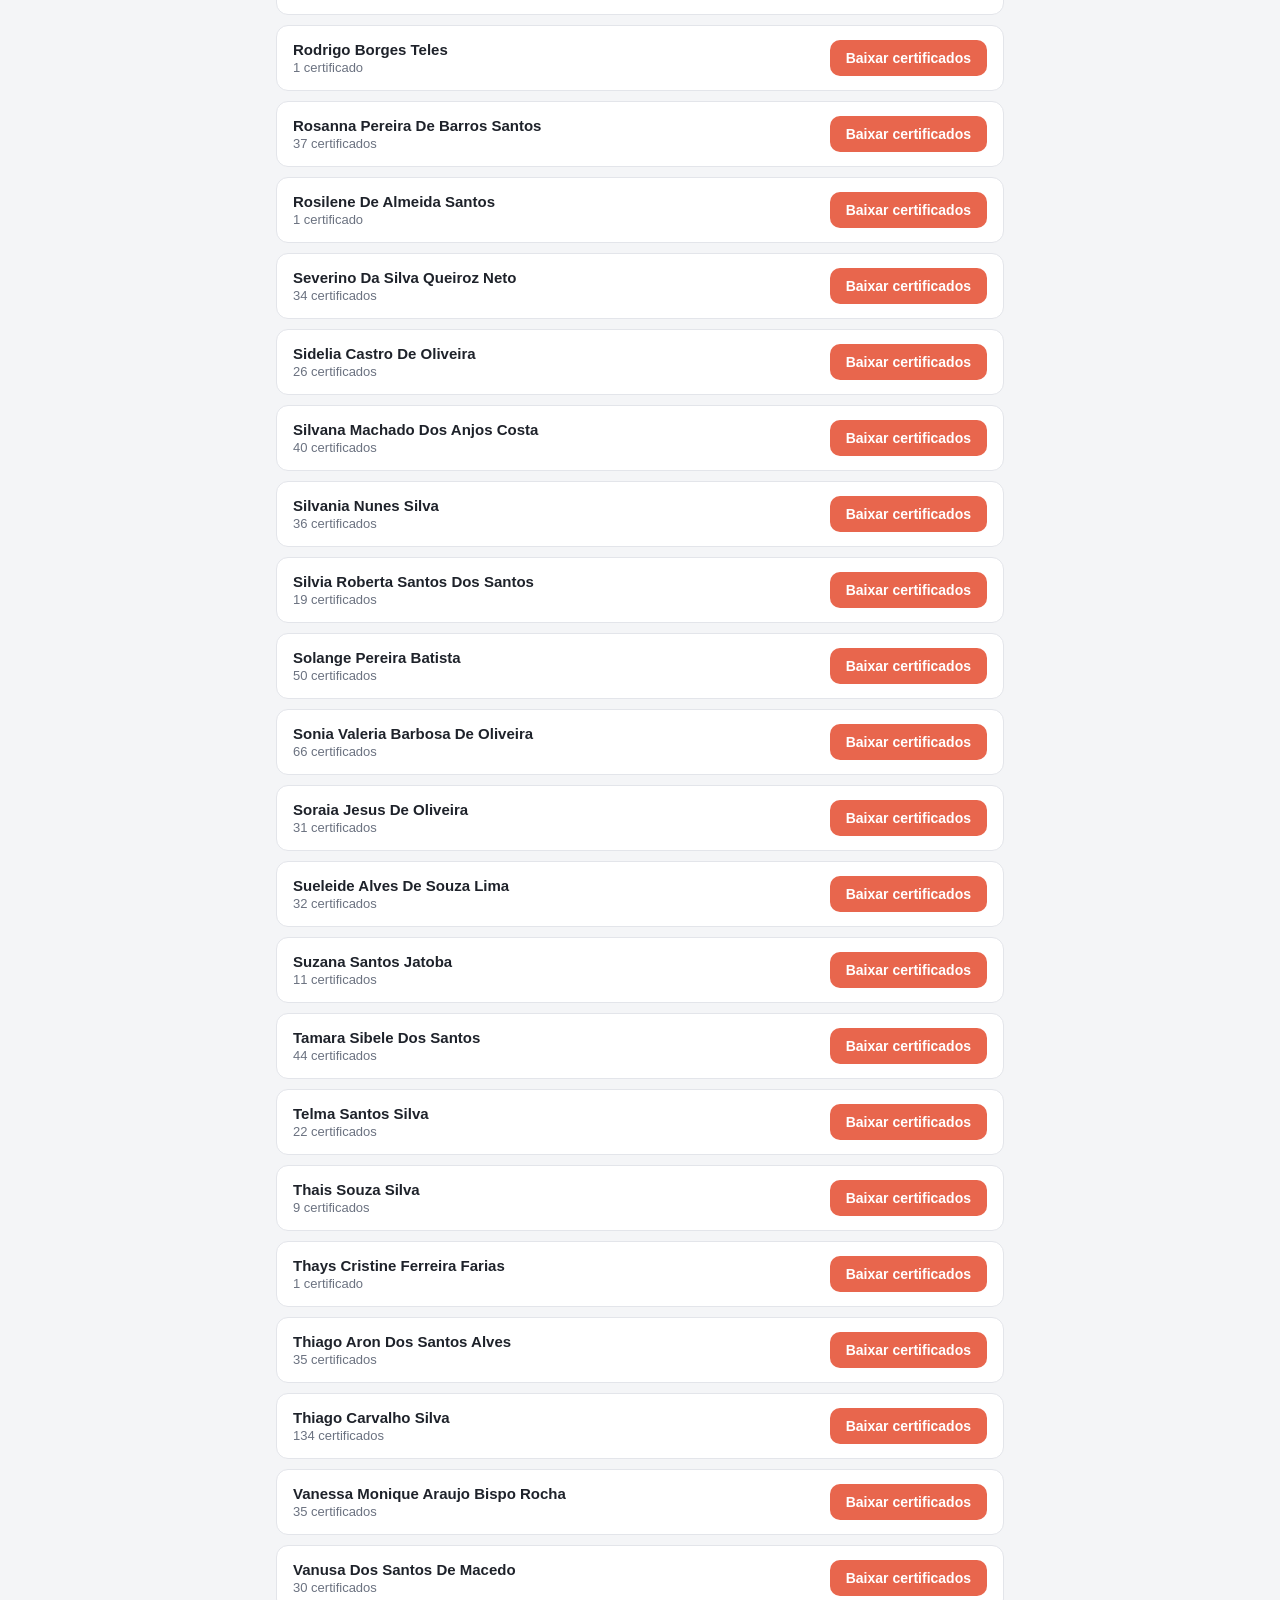
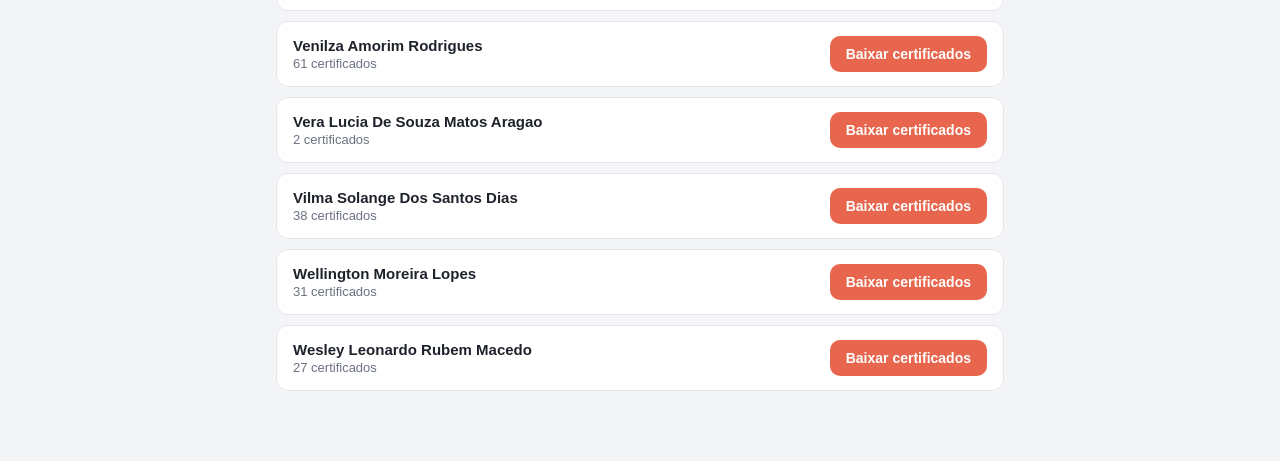
==== commit 13bb067d: "Certificados: add 19 for Antonia Pereira da Silva (45) Co-Authored-By: Claude Opus 5.5 <noreply@anth" ====
--- a/certificados/index.html
+++ b/certificados/index.html
@@ -51,7 +51,7 @@
 <li data-n="ANGELO RICARDO CAMPOS DE ALMEIDA"><div><div class="nm">Angelo Ricardo Campos De Almeida</div><div class="ct">24 certificados</div></div><a class="btn" href="https://github.com/fernandobmello/fernandobmello.github.io/releases/download/certificados-bahia/ANGELO_RICARDO_CAMPOS_DE_ALMEIDA.zip" download>Baixar certificados</a></li>
 <li data-n="ANGELO RICCELL ARAUJO CARNEIRO PIOVISCHINI"><div><div class="nm">Angelo Riccell Araujo Carneiro Piovischini</div><div class="ct">43 certificados</div></div><a class="btn" href="https://github.com/fernandobmello/fernandobmello.github.io/releases/download/certificados-bahia/ANGELO_RICCELL_ARAUJO_CARNEIRO_PIOVISCHINI.zip" download>Baixar certificados</a></li>
 <li data-n="ANTONIA JOSENEIDE FORTALEZA"><div><div class="nm">Antonia Joseneide Fortaleza</div><div class="ct">34 certificados</div></div><a class="btn" href="https://github.com/fernandobmello/fernandobmello.github.io/releases/download/certificados-bahia/ANTONIA_JOSENEIDE_FORTALEZA.zip" download>Baixar certificados</a></li>
-<li data-n="ANTONIA PEREIRA DA SILVA"><div><div class="nm">Antonia Pereira Da Silva</div><div class="ct">26 certificados</div></div><a class="btn" href="https://github.com/fernandobmello/fernandobmello.github.io/releases/download/certificados-bahia/ANTONIA_PEREIRA_DA_SILVA.zip" download>Baixar certificados</a></li>
+<li data-n="ANTONIA PEREIRA DA SILVA"><div><div class="nm">Antonia Pereira Da Silva</div><div class="ct">45 certificados</div></div><a class="btn" href="https://github.com/fernandobmello/fernandobmello.github.io/releases/download/certificados-bahia/ANTONIA_PEREIRA_DA_SILVA.zip" download>Baixar certificados</a></li>
 <li data-n="ANTONIO CARLOS PEREIRA DE MACEDO"><div><div class="nm">Antonio Carlos Pereira De Macedo</div><div class="ct">39 certificados</div></div><a class="btn" href="https://github.com/fernandobmello/fernandobmello.github.io/releases/download/certificados-bahia/ANTONIO_CARLOS_PEREIRA_DE_MACEDO.zip" download>Baixar certificados</a></li>
 <li data-n="ANTONIO LAZARO PIMENTA DE ARAUJO"><div><div class="nm">Antonio Lazaro Pimenta De Araujo</div><div class="ct">43 certificados</div></div><a class="btn" href="https://github.com/fernandobmello/fernandobmello.github.io/releases/download/certificados-bahia/ANTONIO_LAZARO_PIMENTA_DE_ARAUJO.zip" download>Baixar certificados</a></li>
 <li data-n="ANTONIO MARCOS DE ALMEIDA RIBEIRO"><div><div class="nm">Antonio Marcos De Almeida Ribeiro</div><div class="ct">34 certificados</div></div><a class="btn" href="https://github.com/fernandobmello/fernandobmello.github.io/releases/download/certificados-bahia/ANTONIO_MARCOS_DE_ALMEIDA_RIBEIRO.zip" download>Baixar certificados</a></li>
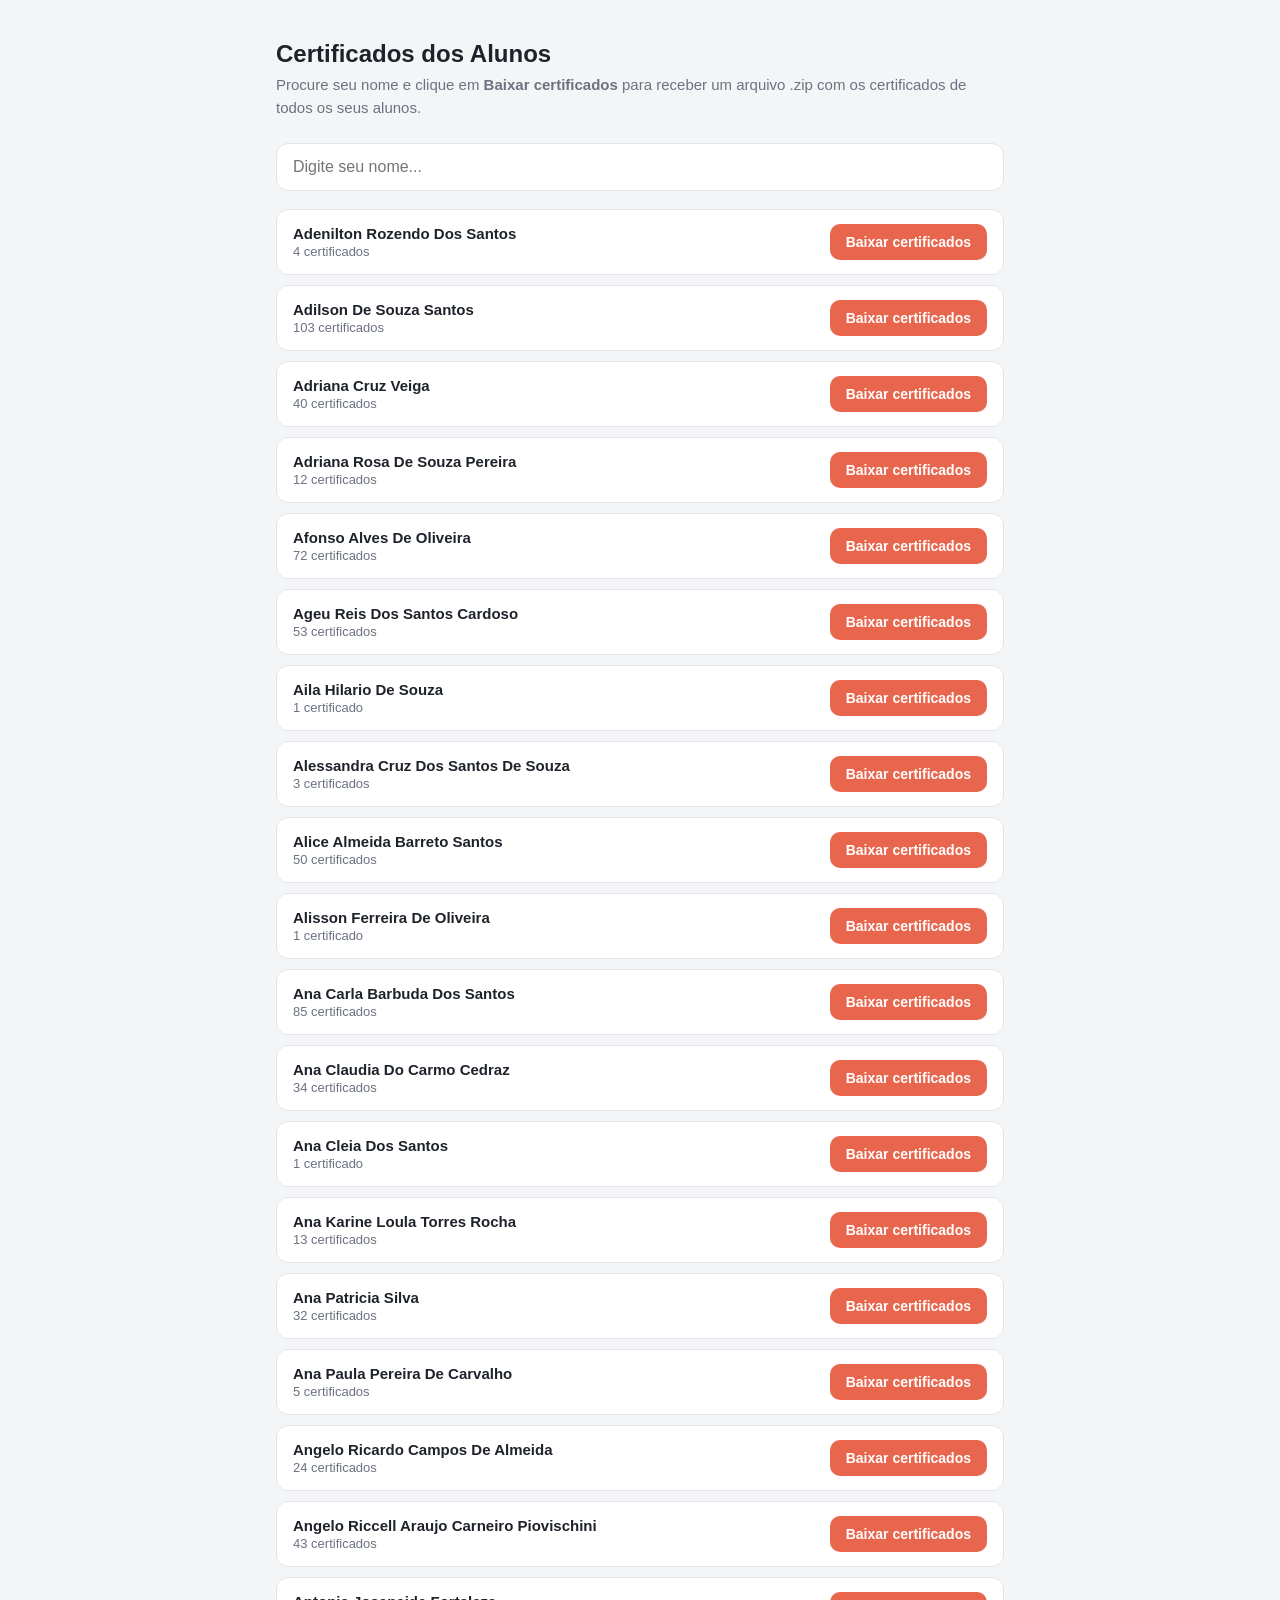
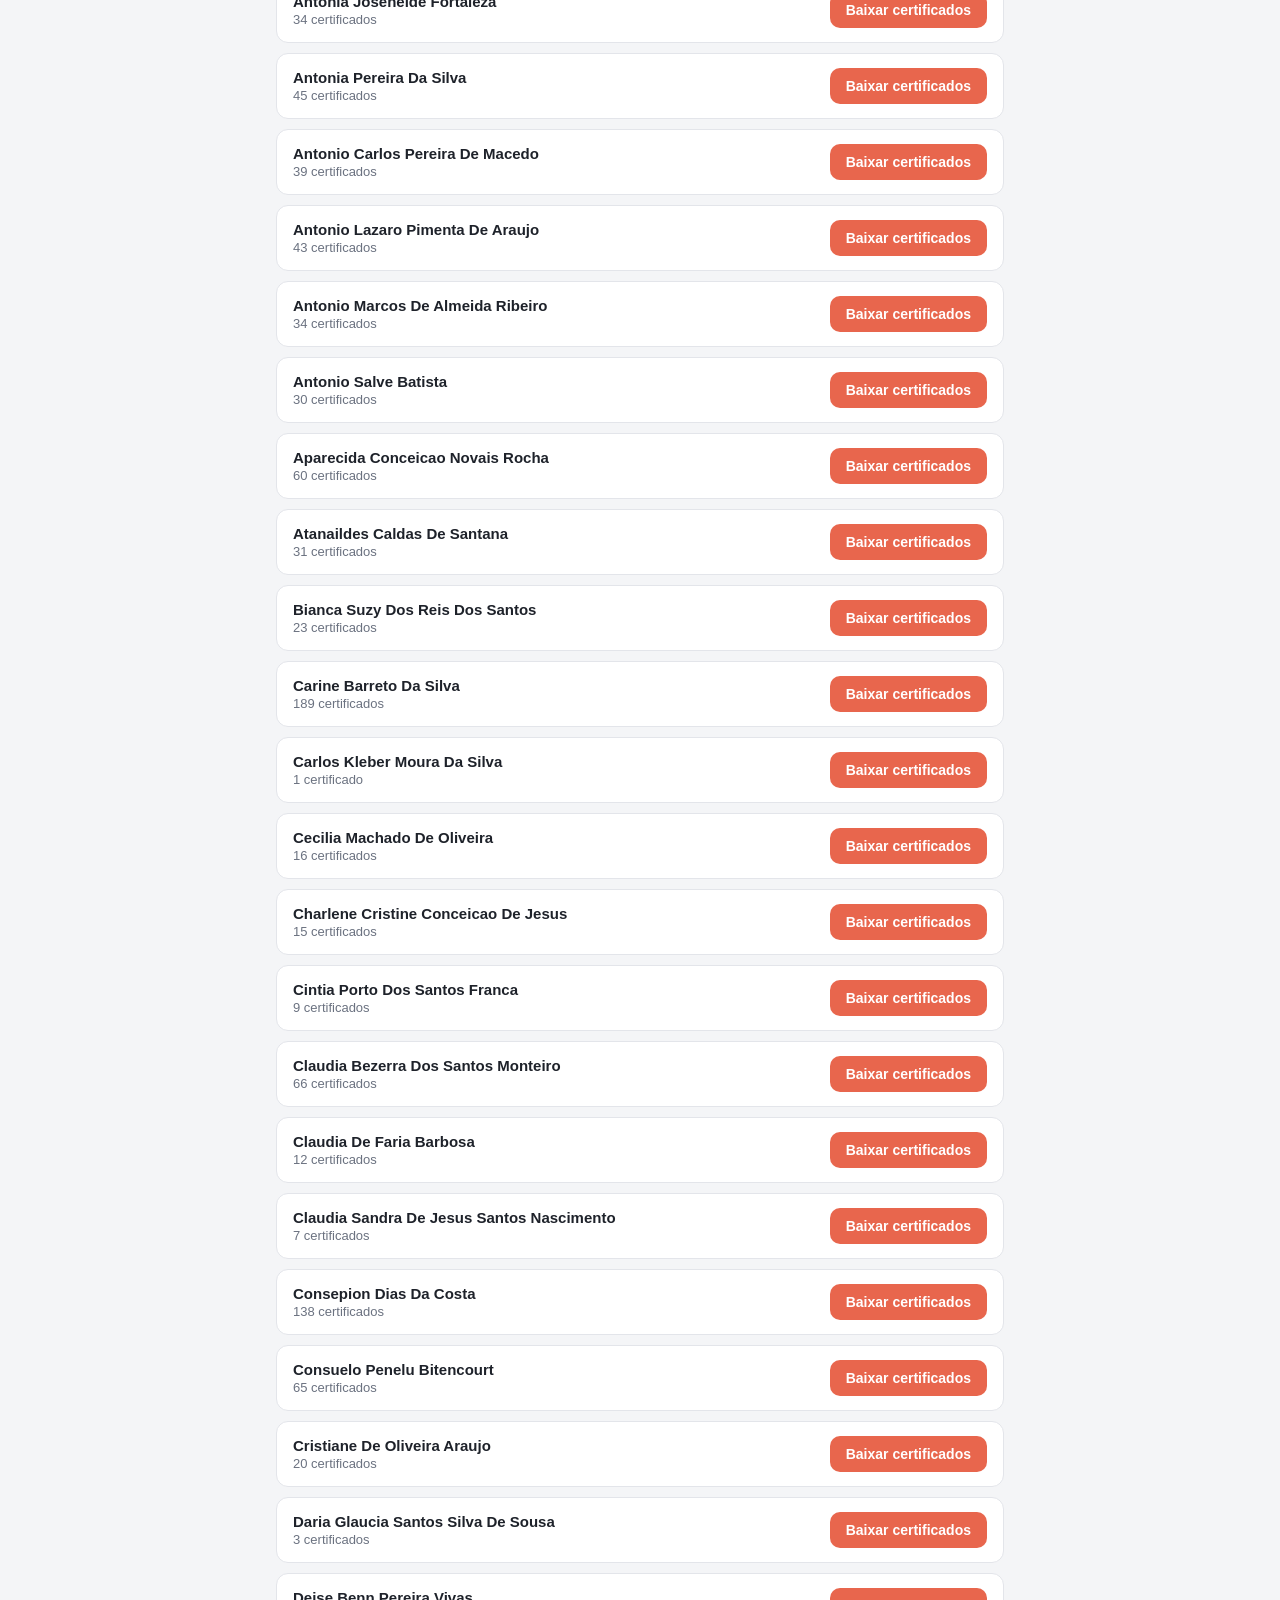
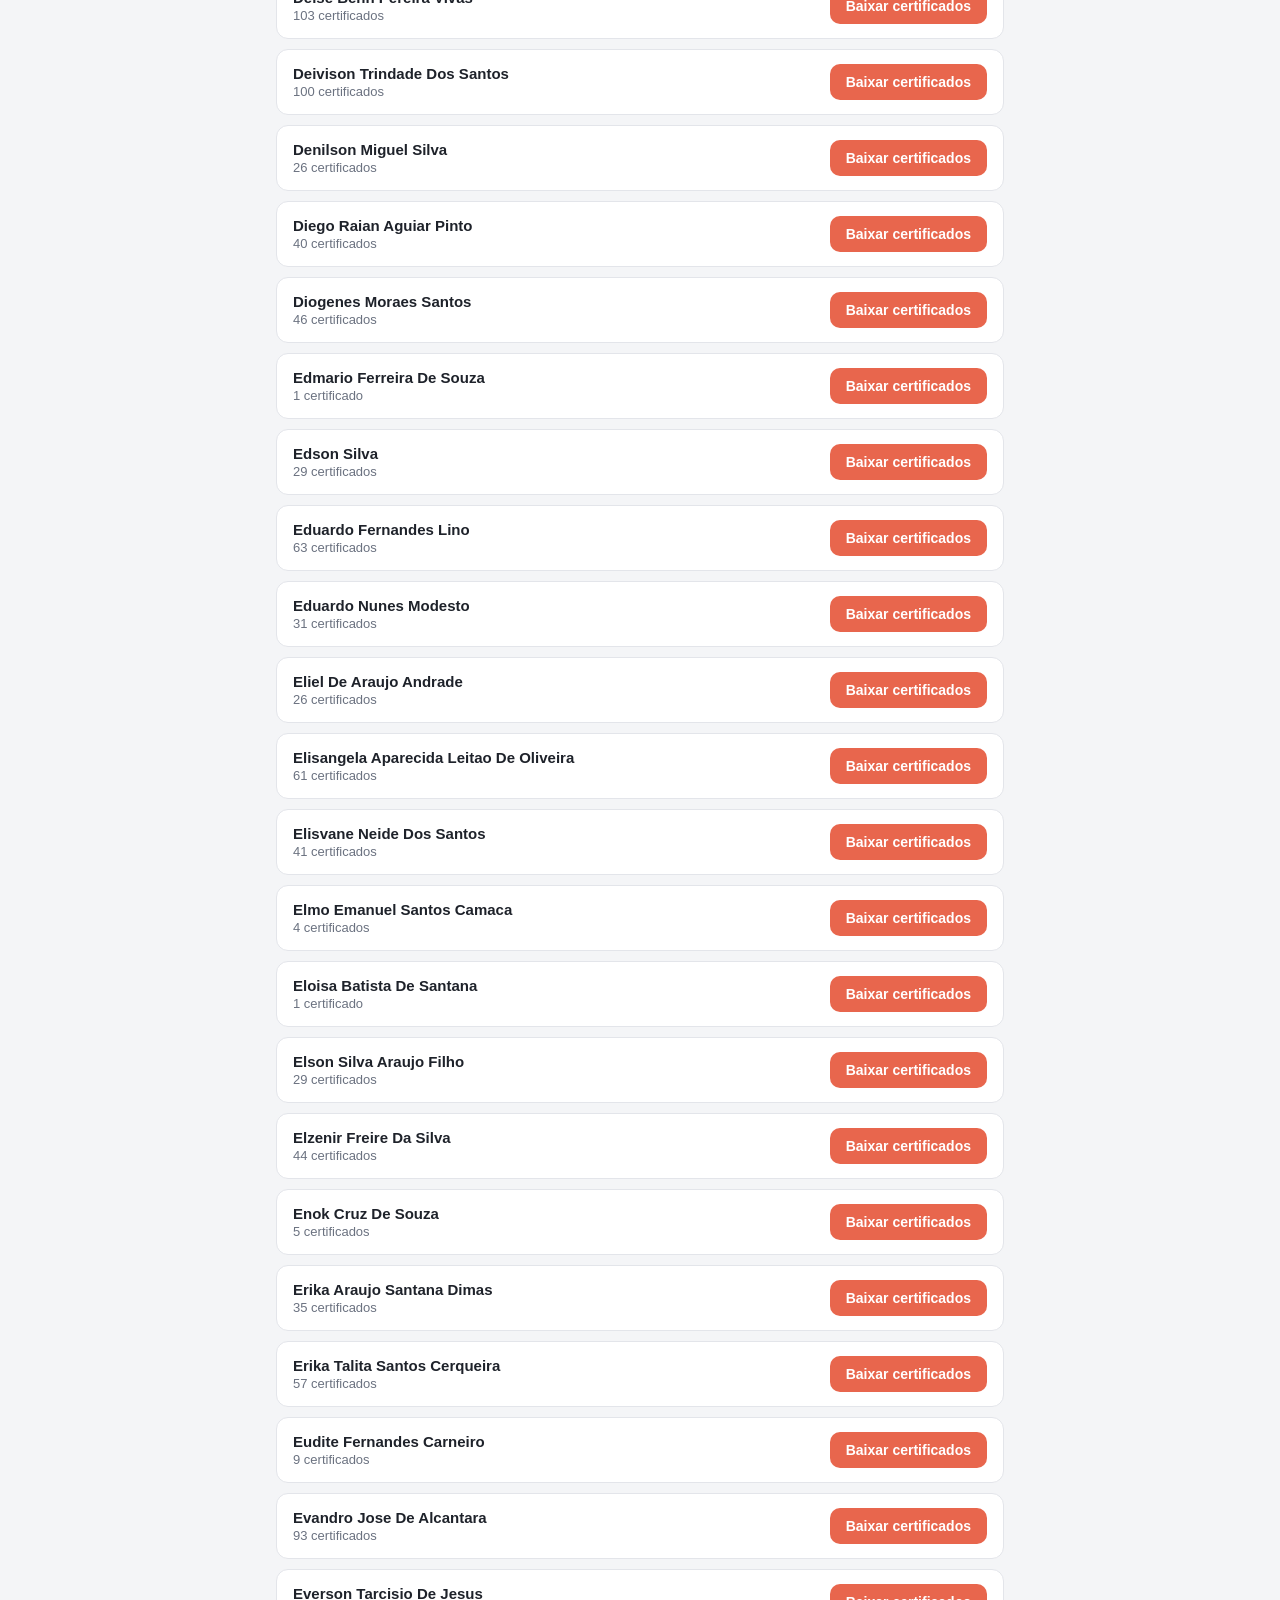
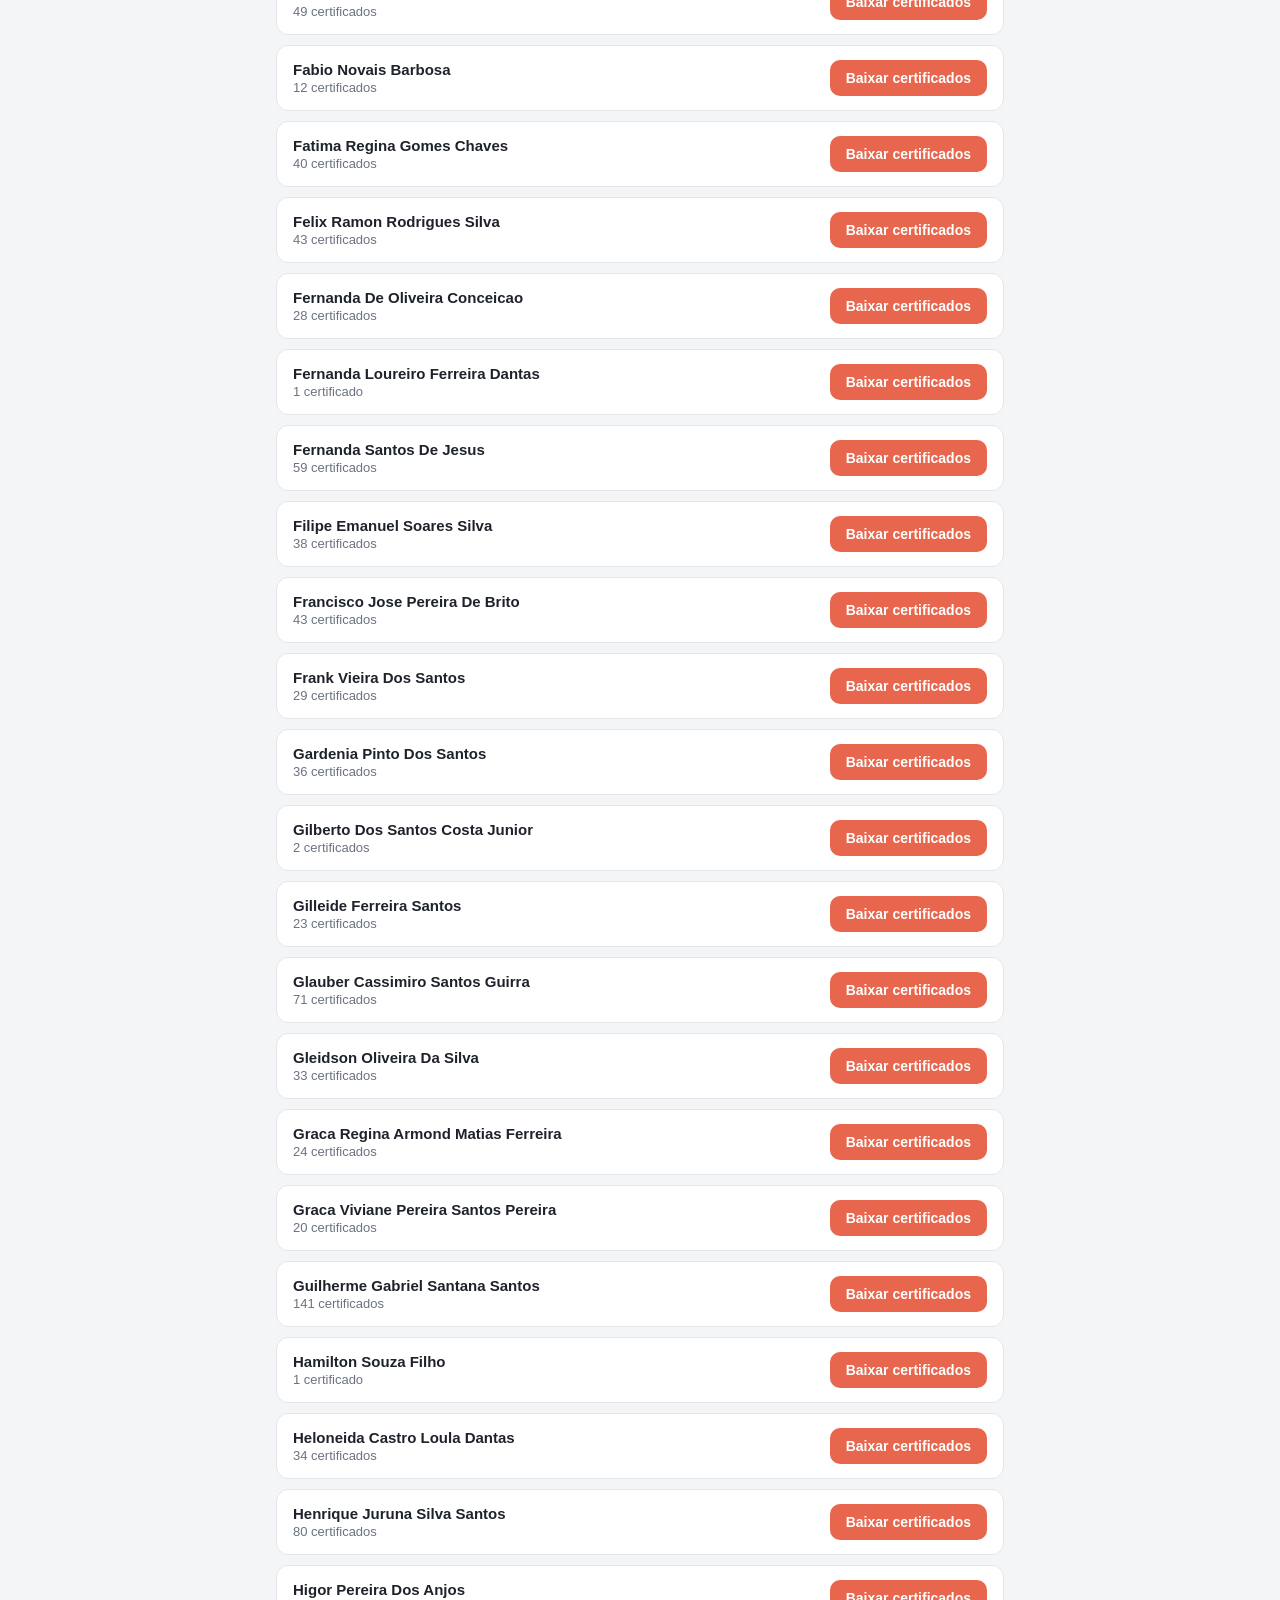
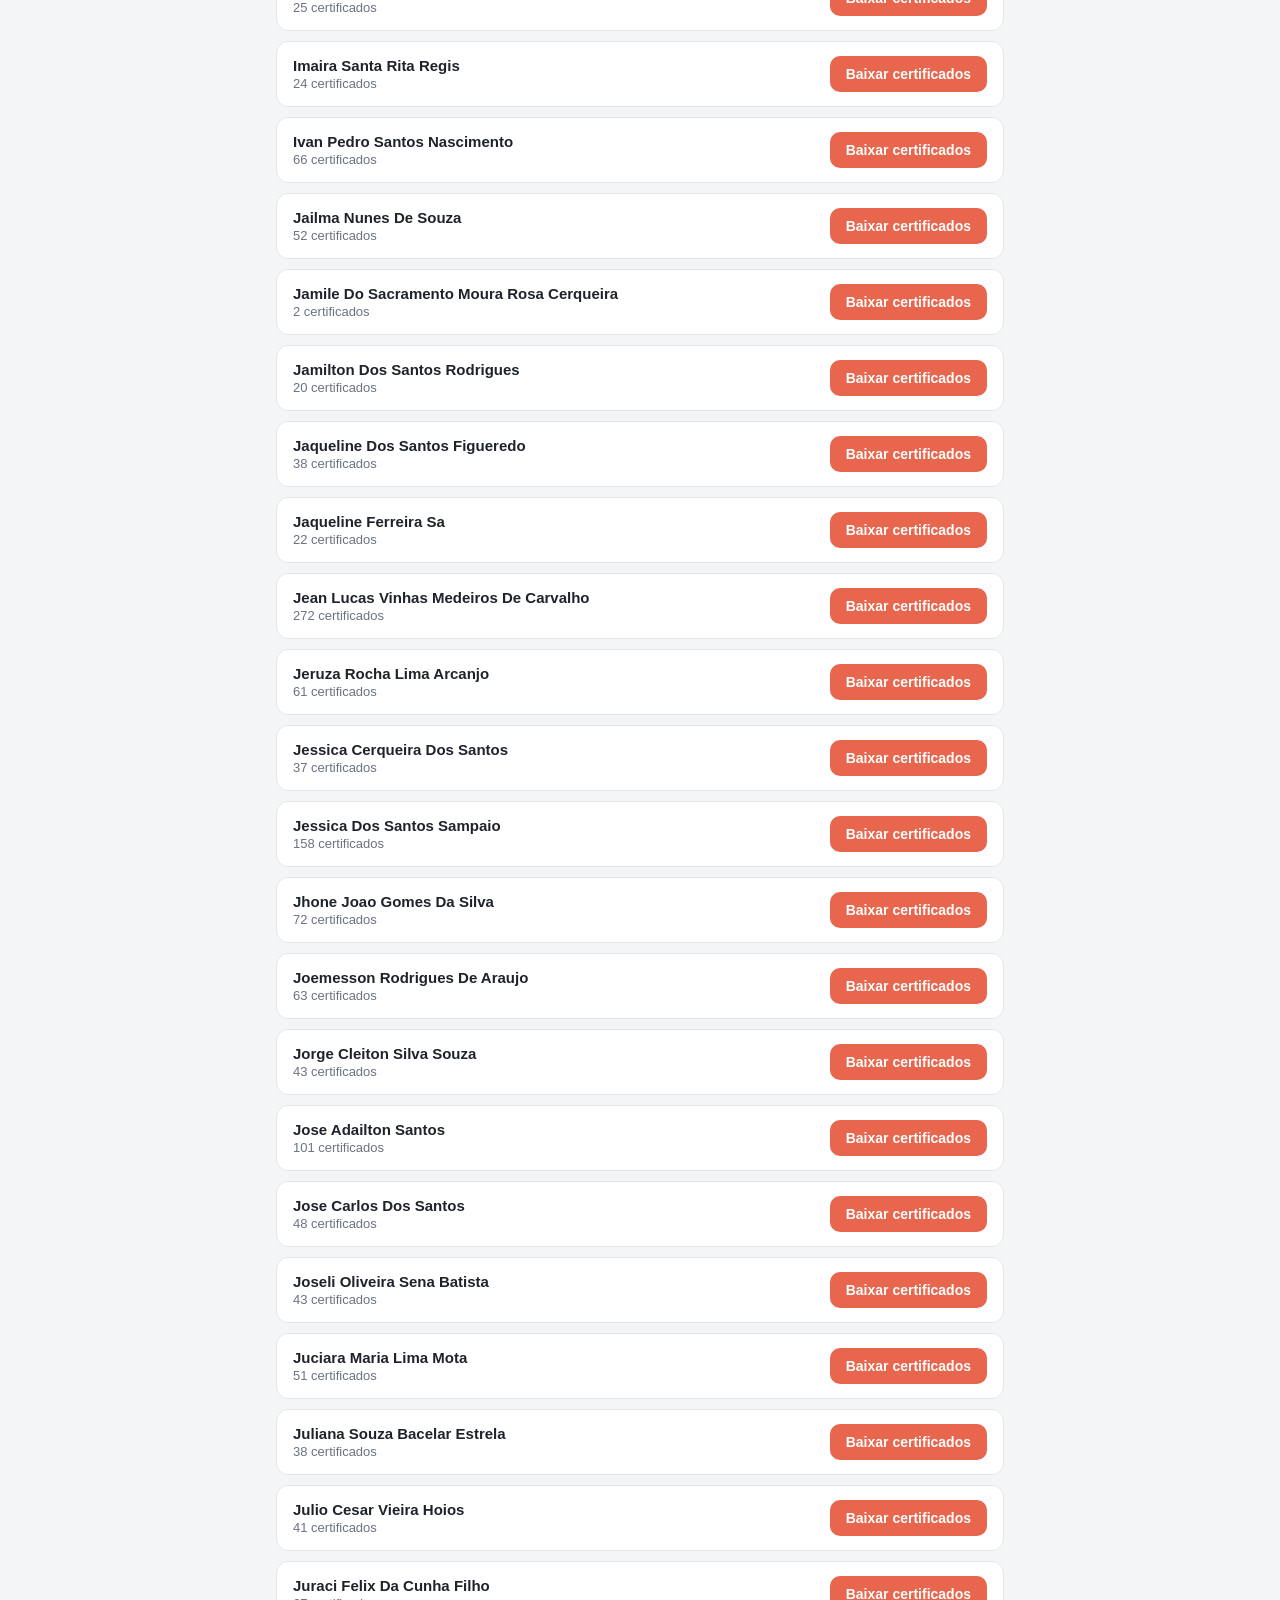
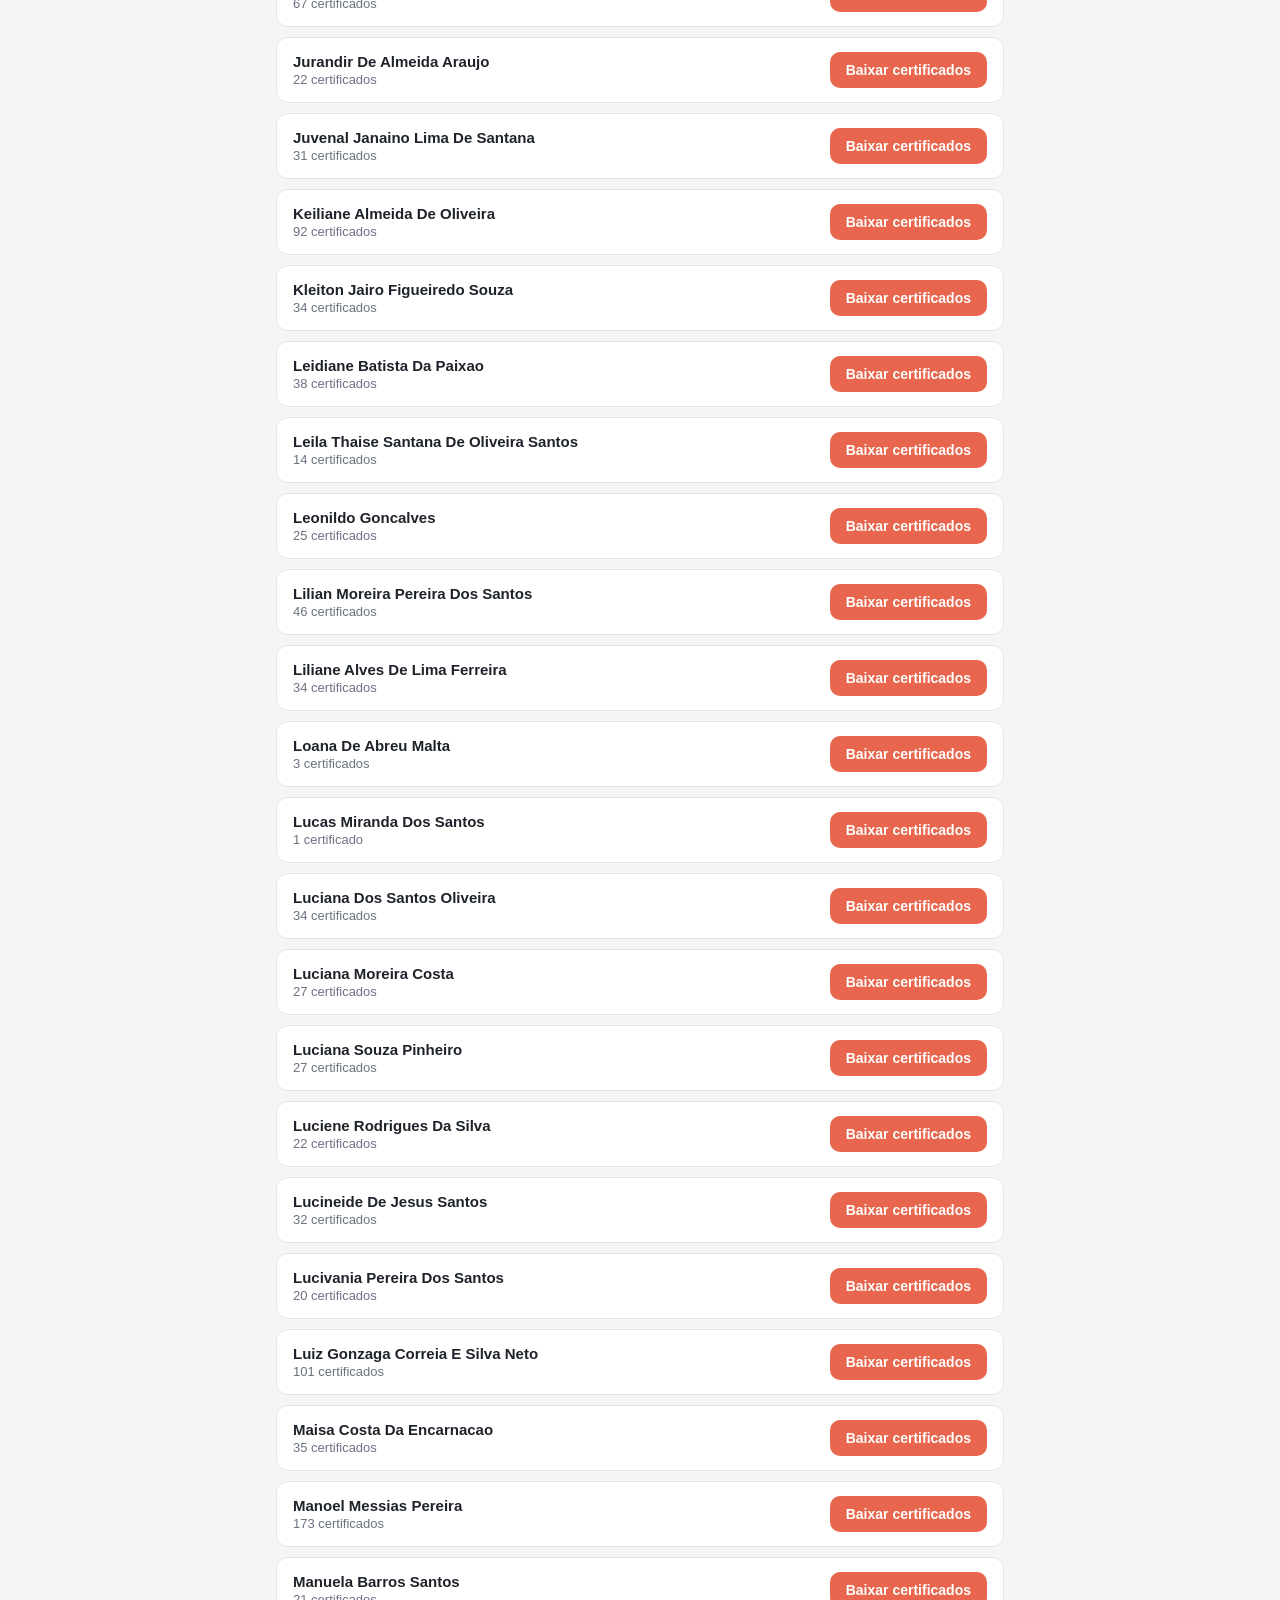
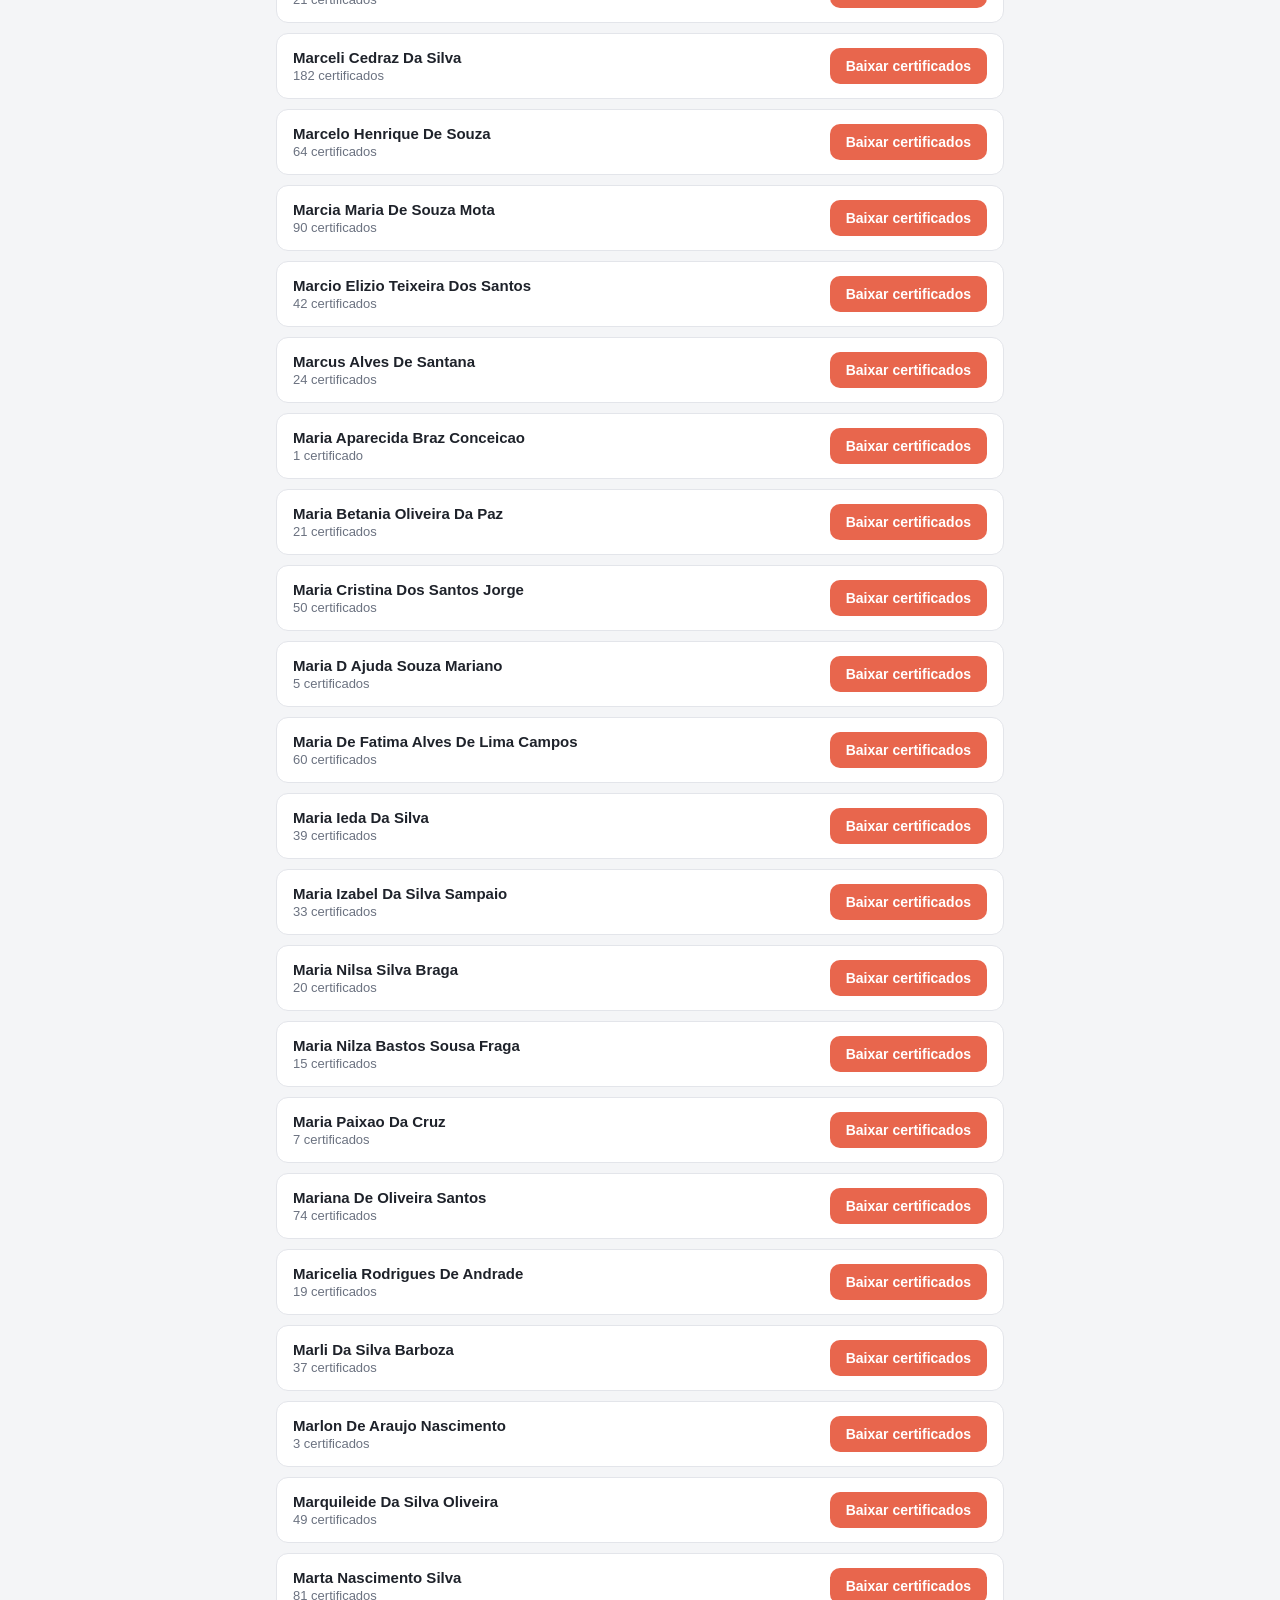
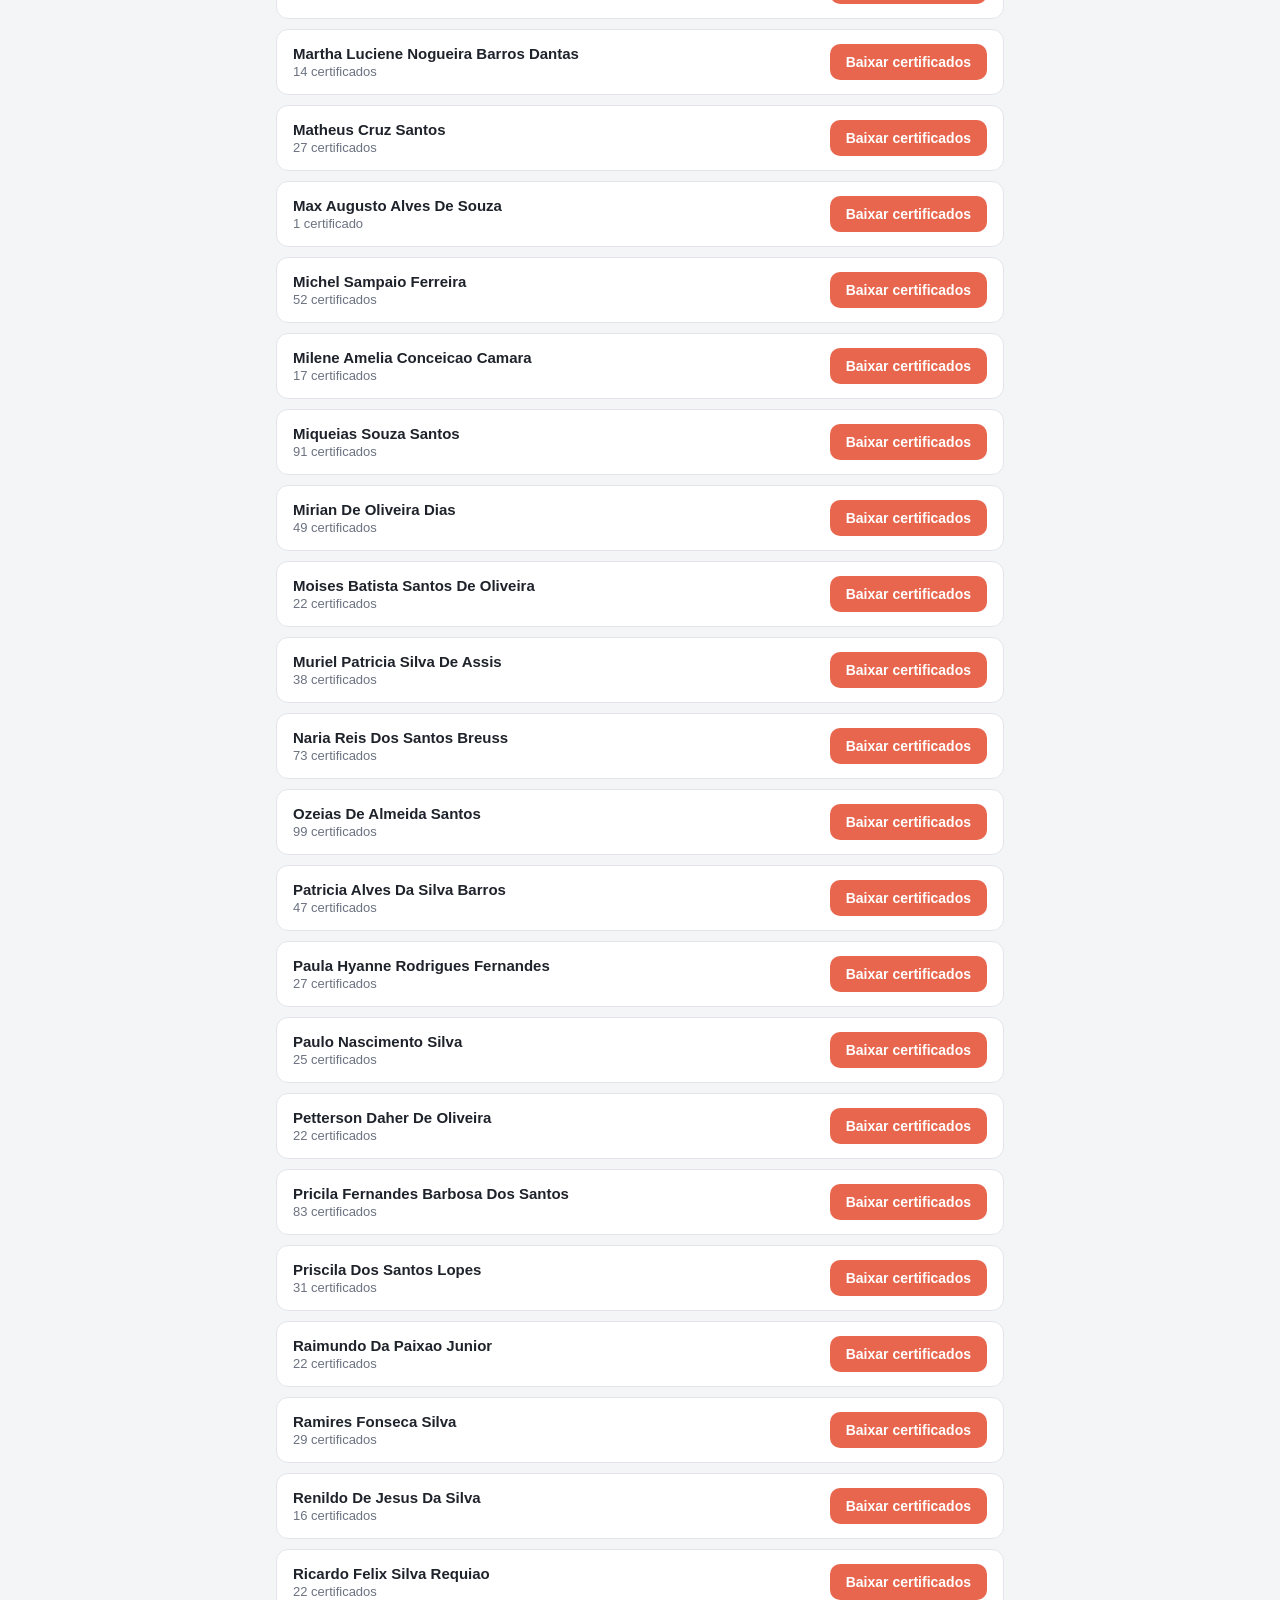
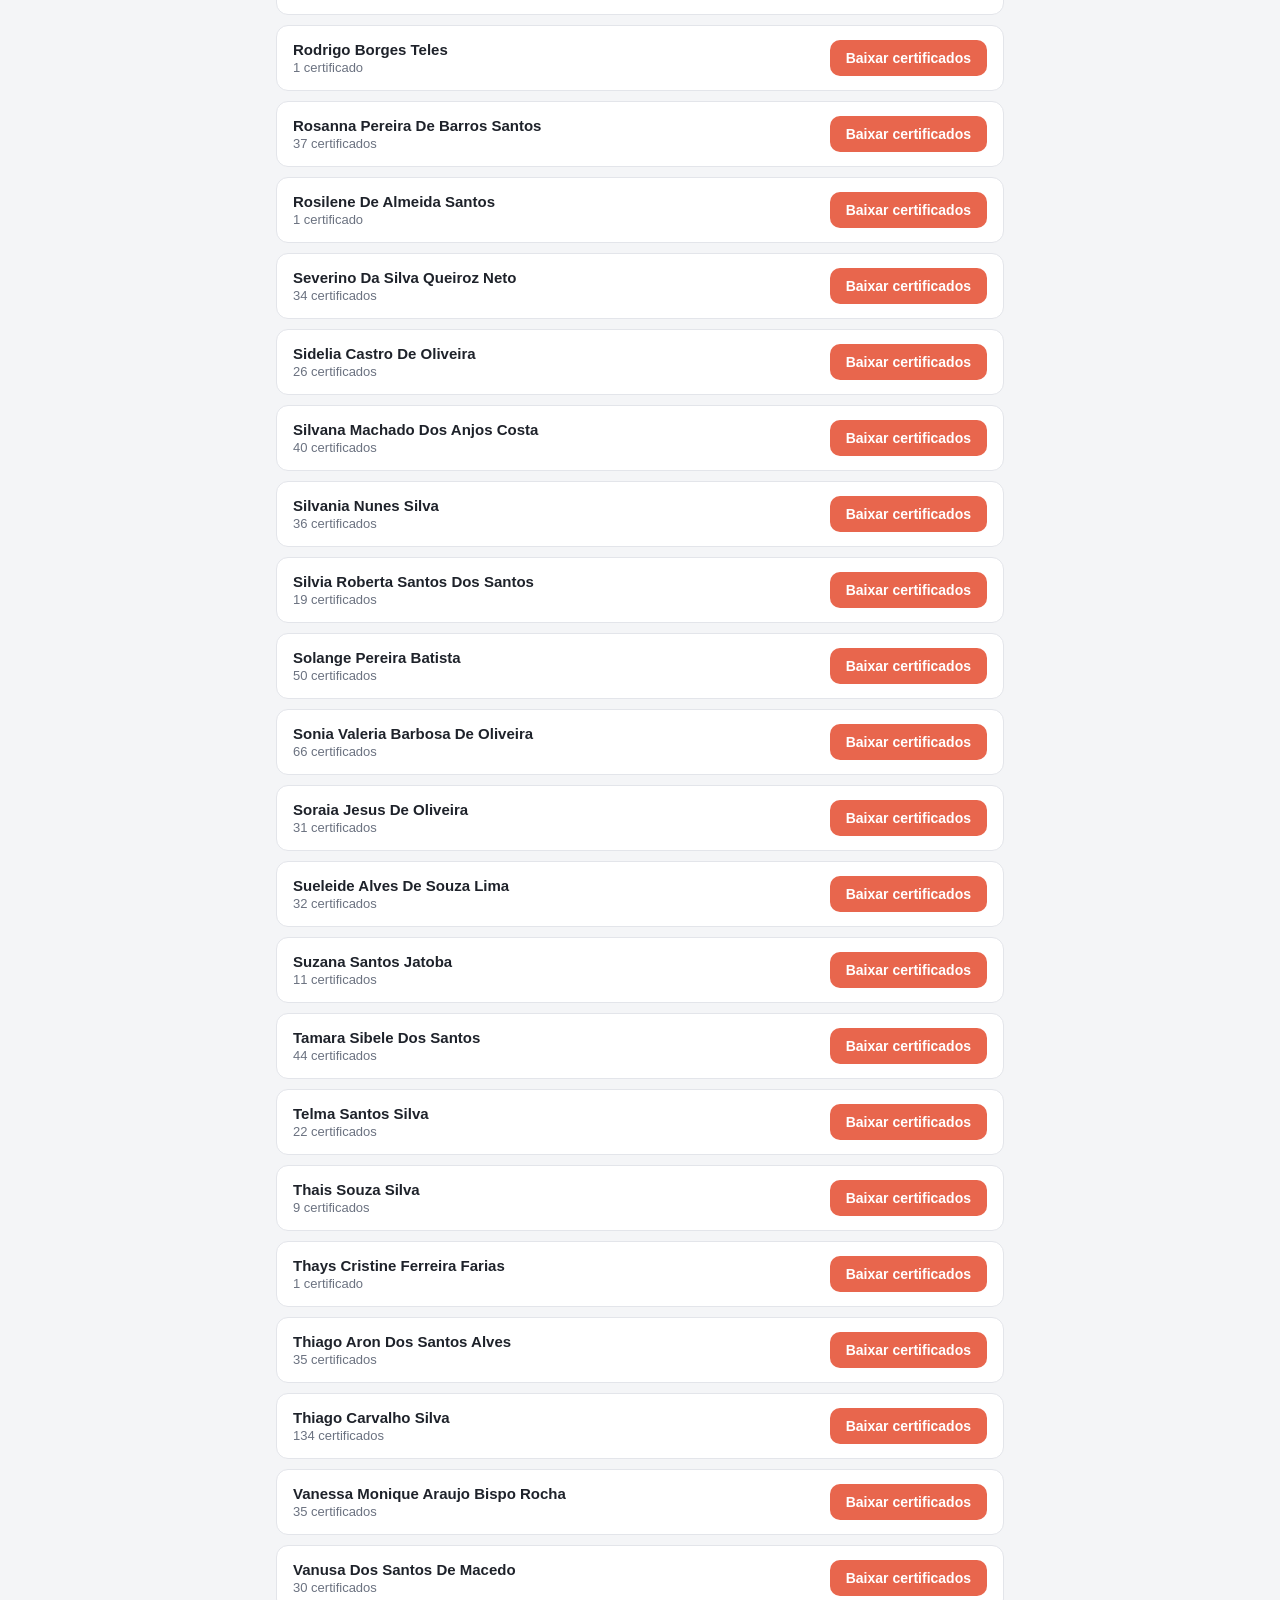
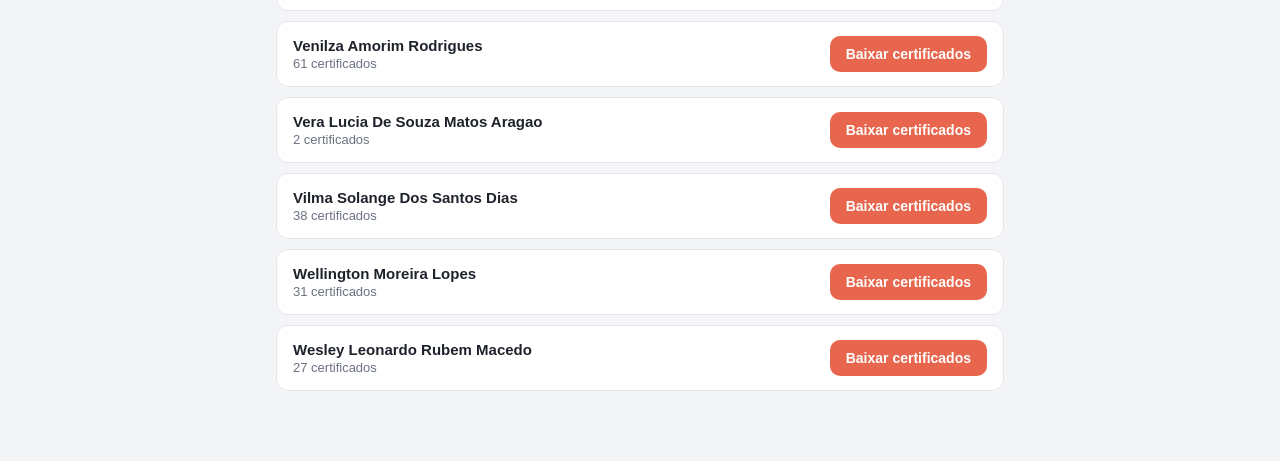
==== commit d6aadfa7: "Certificados: add 2 for Ivan Pedro Santos Nascimento Co-Authored-By: Claude Opus 5.5 <noreply@anthro" ====
--- a/certificados/index.html
+++ b/certificados/index.html
@@ -115,7 +115,7 @@
 <li data-n="HENRIQUE JURUNA SILVA SANTOS"><div><div class="nm">Henrique Juruna Silva Santos</div><div class="ct">80 certificados</div></div><a class="btn" href="https://github.com/fernandobmello/fernandobmello.github.io/releases/download/certificados-bahia/HENRIQUE_JURUNA_SILVA_SANTOS.zip" download>Baixar certificados</a></li>
 <li data-n="HIGOR PEREIRA DOS ANJOS"><div><div class="nm">Higor Pereira Dos Anjos</div><div class="ct">25 certificados</div></div><a class="btn" href="https://github.com/fernandobmello/fernandobmello.github.io/releases/download/certificados-bahia/HIGOR_PEREIRA_DOS_ANJOS.zip" download>Baixar certificados</a></li>
 <li data-n="IMAIRA SANTA RITA REGIS"><div><div class="nm">Imaira Santa Rita Regis</div><div class="ct">24 certificados</div></div><a class="btn" href="https://github.com/fernandobmello/fernandobmello.github.io/releases/download/certificados-bahia/IMAIRA_SANTA_RITA_REGIS.zip" download>Baixar certificados</a></li>
-<li data-n="IVAN PEDRO SANTOS NASCIMENTO"><div><div class="nm">Ivan Pedro Santos Nascimento</div><div class="ct">64 certificados</div></div><a class="btn" href="https://github.com/fernandobmello/fernandobmello.github.io/releases/download/certificados-bahia/IVAN_PEDRO_SANTOS_NASCIMENTO.zip" download>Baixar certificados</a></li>
+<li data-n="IVAN PEDRO SANTOS NASCIMENTO"><div><div class="nm">Ivan Pedro Santos Nascimento</div><div class="ct">66 certificados</div></div><a class="btn" href="https://github.com/fernandobmello/fernandobmello.github.io/releases/download/certificados-bahia/IVAN_PEDRO_SANTOS_NASCIMENTO.zip" download>Baixar certificados</a></li>
 <li data-n="JAILMA NUNES DE SOUZA"><div><div class="nm">Jailma Nunes De Souza</div><div class="ct">52 certificados</div></div><a class="btn" href="https://github.com/fernandobmello/fernandobmello.github.io/releases/download/certificados-bahia/JAILMA_NUNES_DE_SOUZA.zip" download>Baixar certificados</a></li>
 <li data-n="JAMILE DO SACRAMENTO MOURA ROSA CERQUEIRA"><div><div class="nm">Jamile Do Sacramento Moura Rosa Cerqueira</div><div class="ct">2 certificados</div></div><a class="btn" href="https://github.com/fernandobmello/fernandobmello.github.io/releases/download/certificados-bahia/JAMILE_DO_SACRAMENTO_MOURA_ROSA_CERQUEIRA.zip" download>Baixar certificados</a></li>
 <li data-n="JAMILTON DOS SANTOS RODRIGUES"><div><div class="nm">Jamilton Dos Santos Rodrigues</div><div class="ct">20 certificados</div></div><a class="btn" href="https://github.com/fernandobmello/fernandobmello.github.io/releases/download/certificados-bahia/JAMILTON_DOS_SANTOS_RODRIGUES.zip" download>Baixar certificados</a></li>
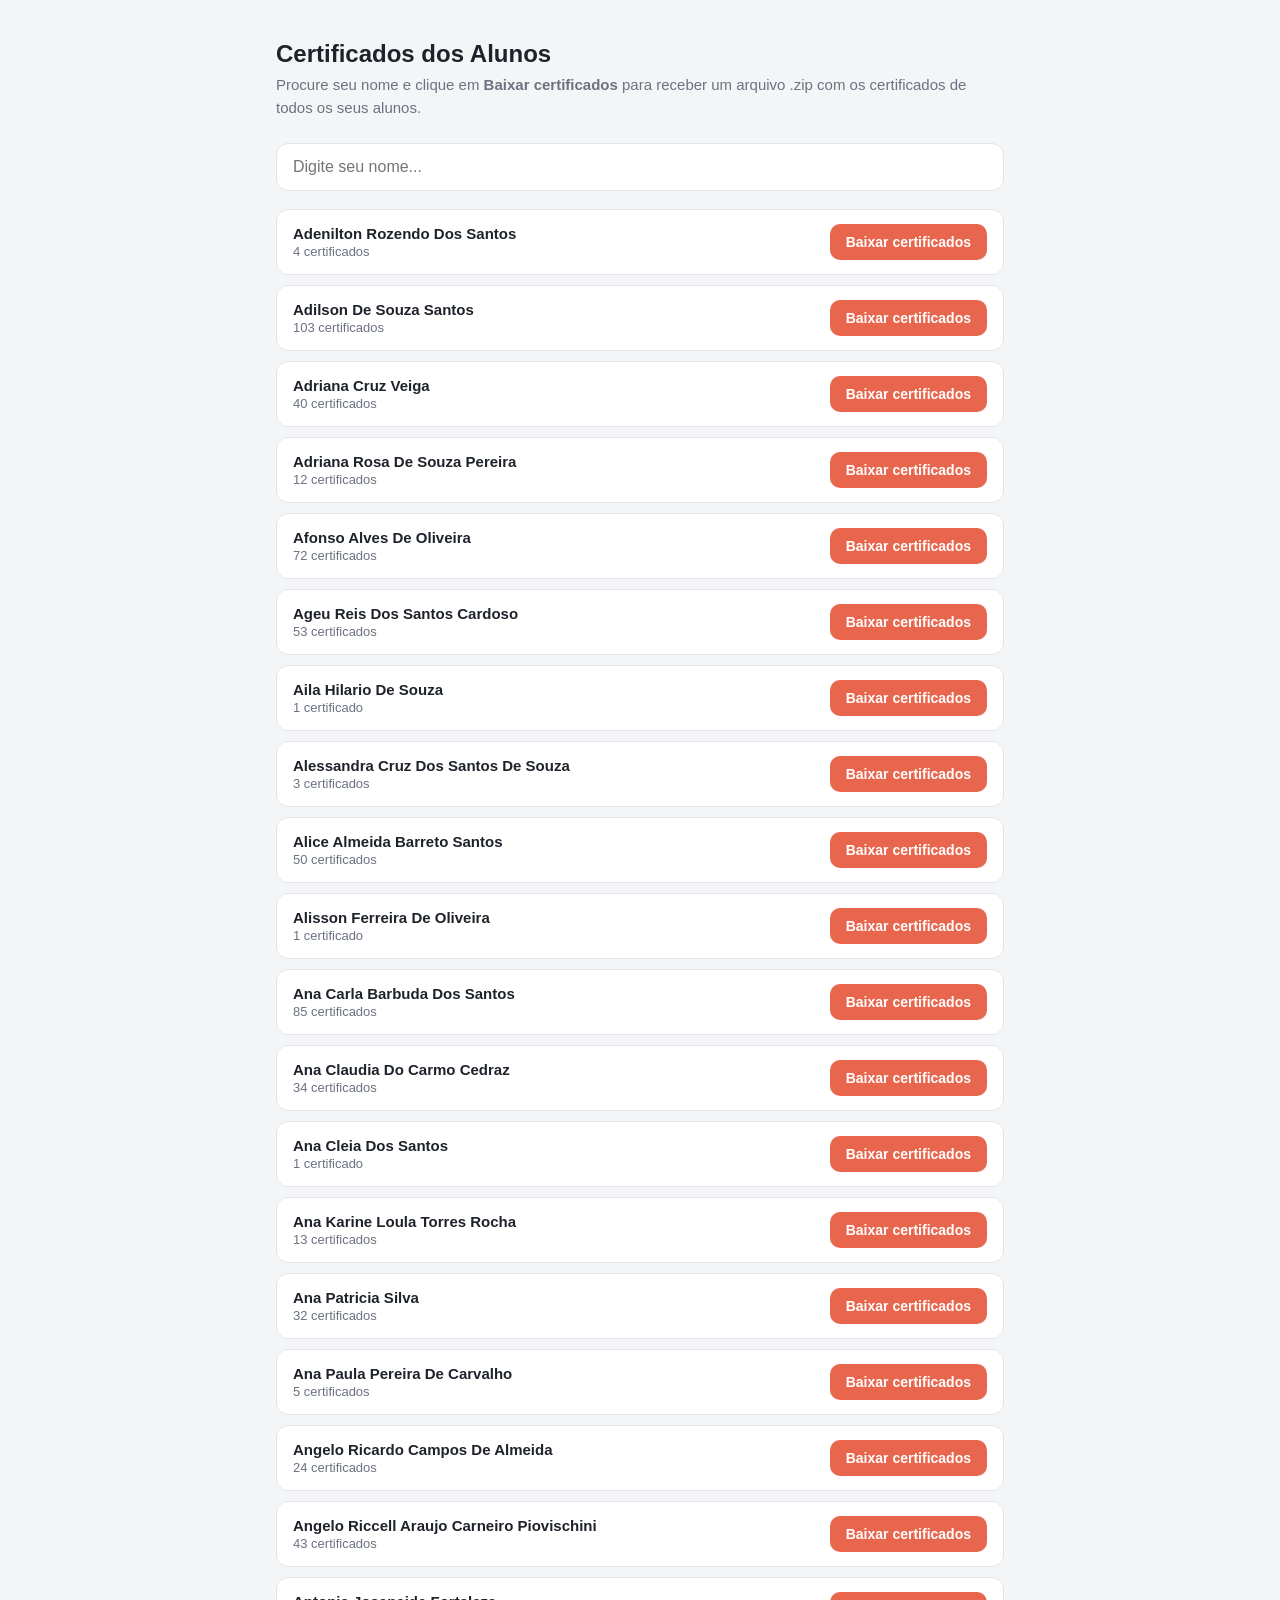
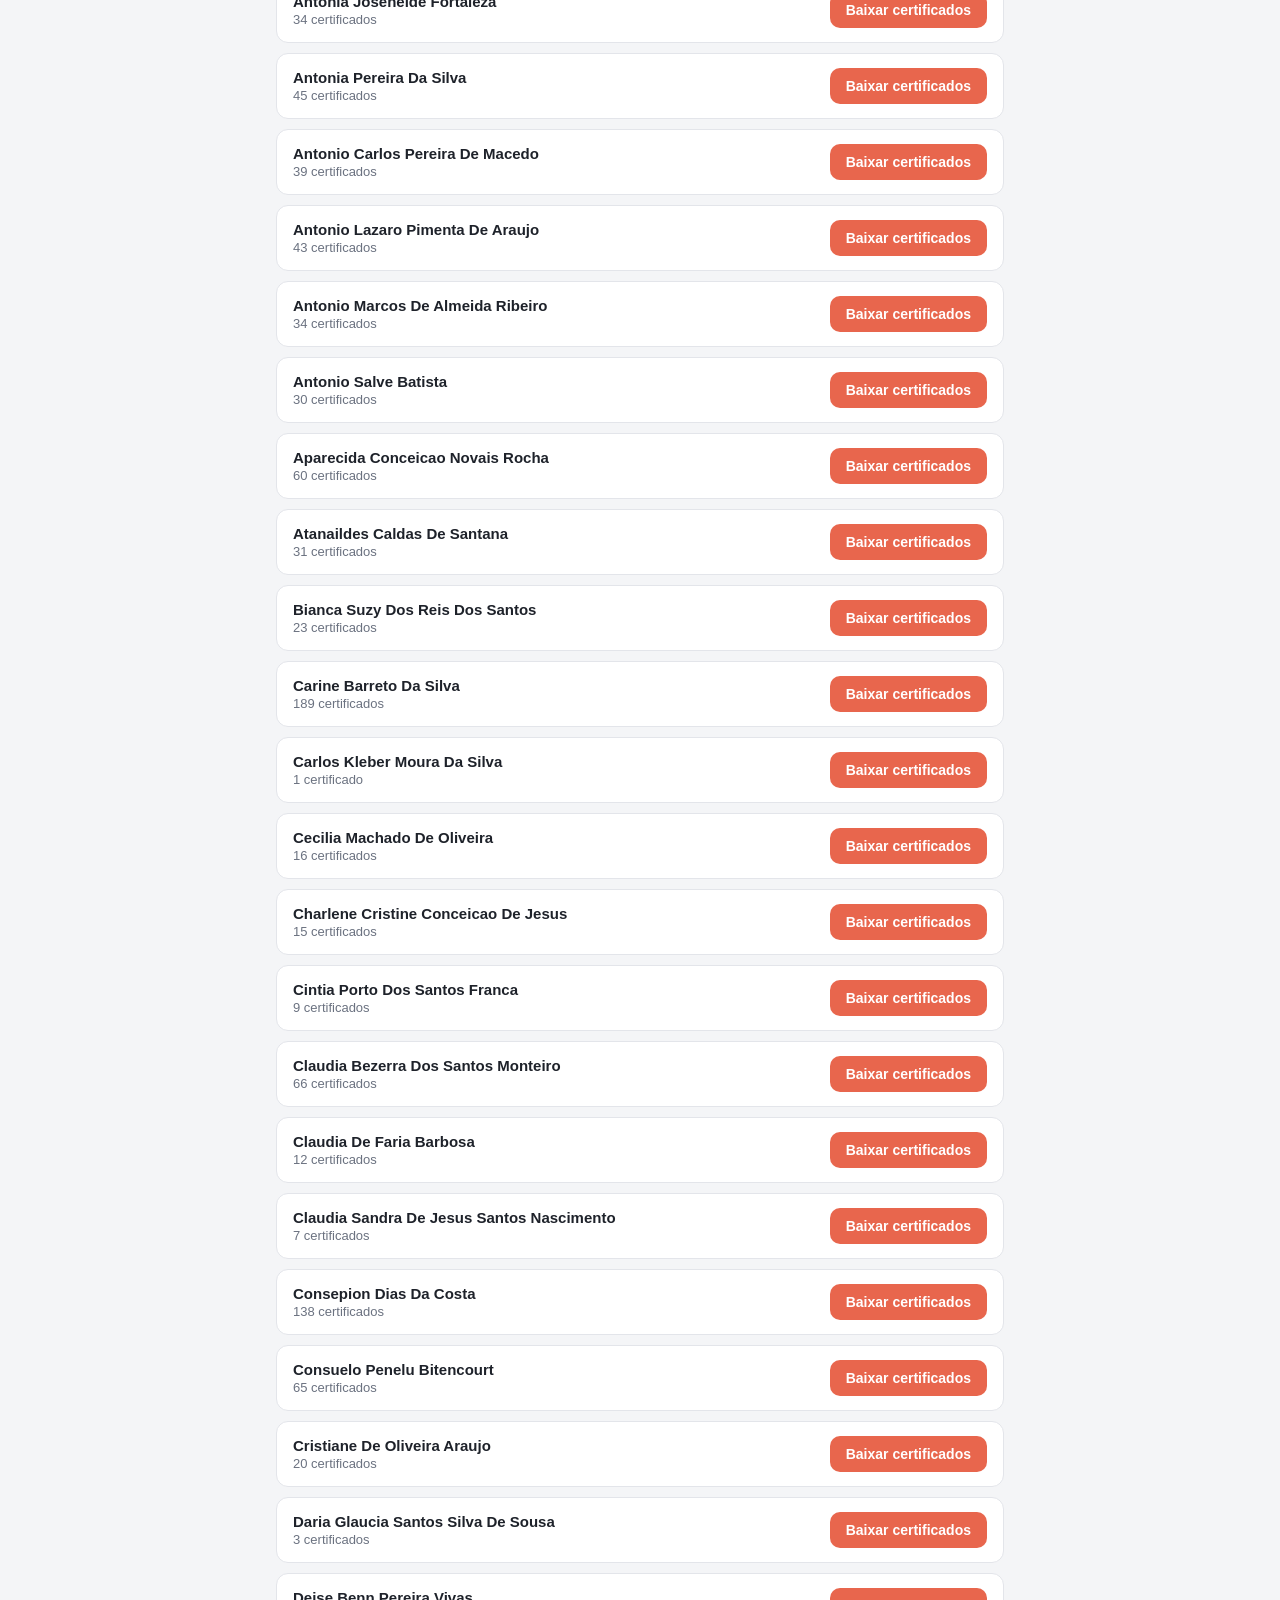
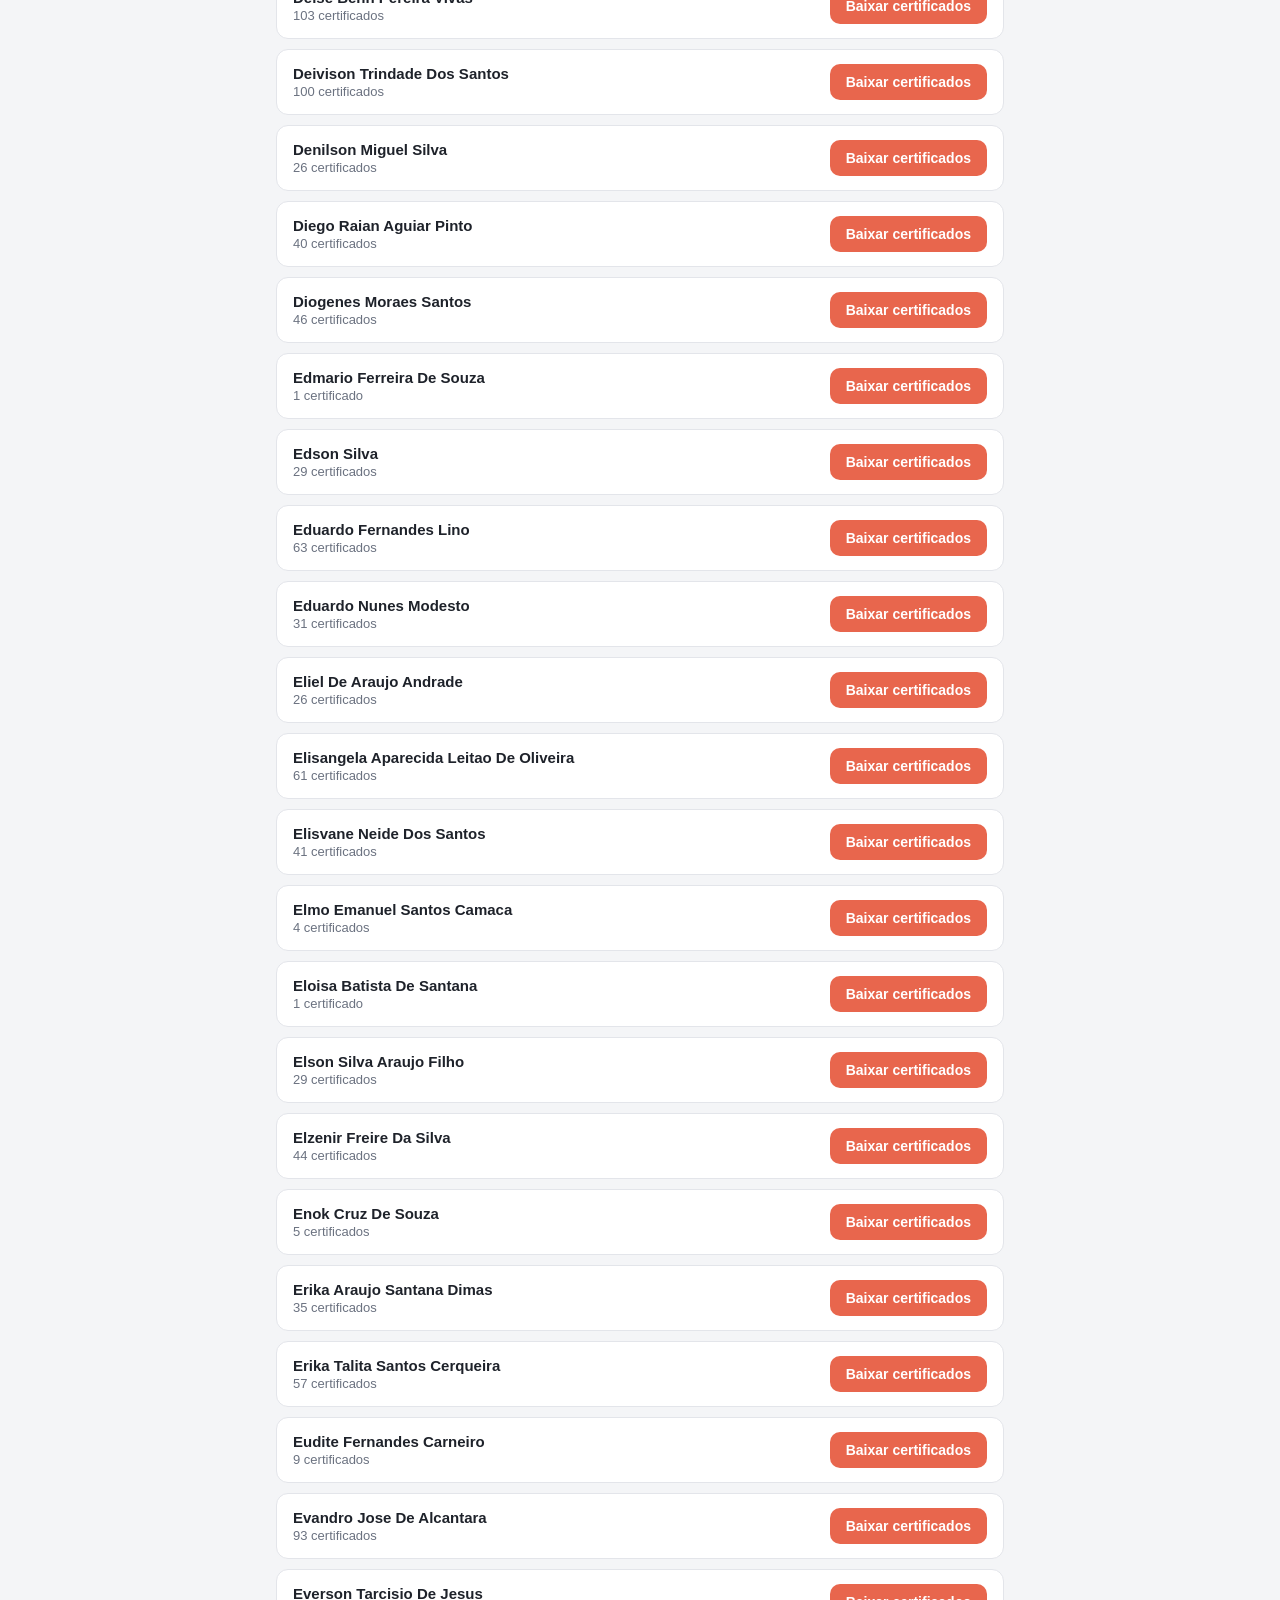
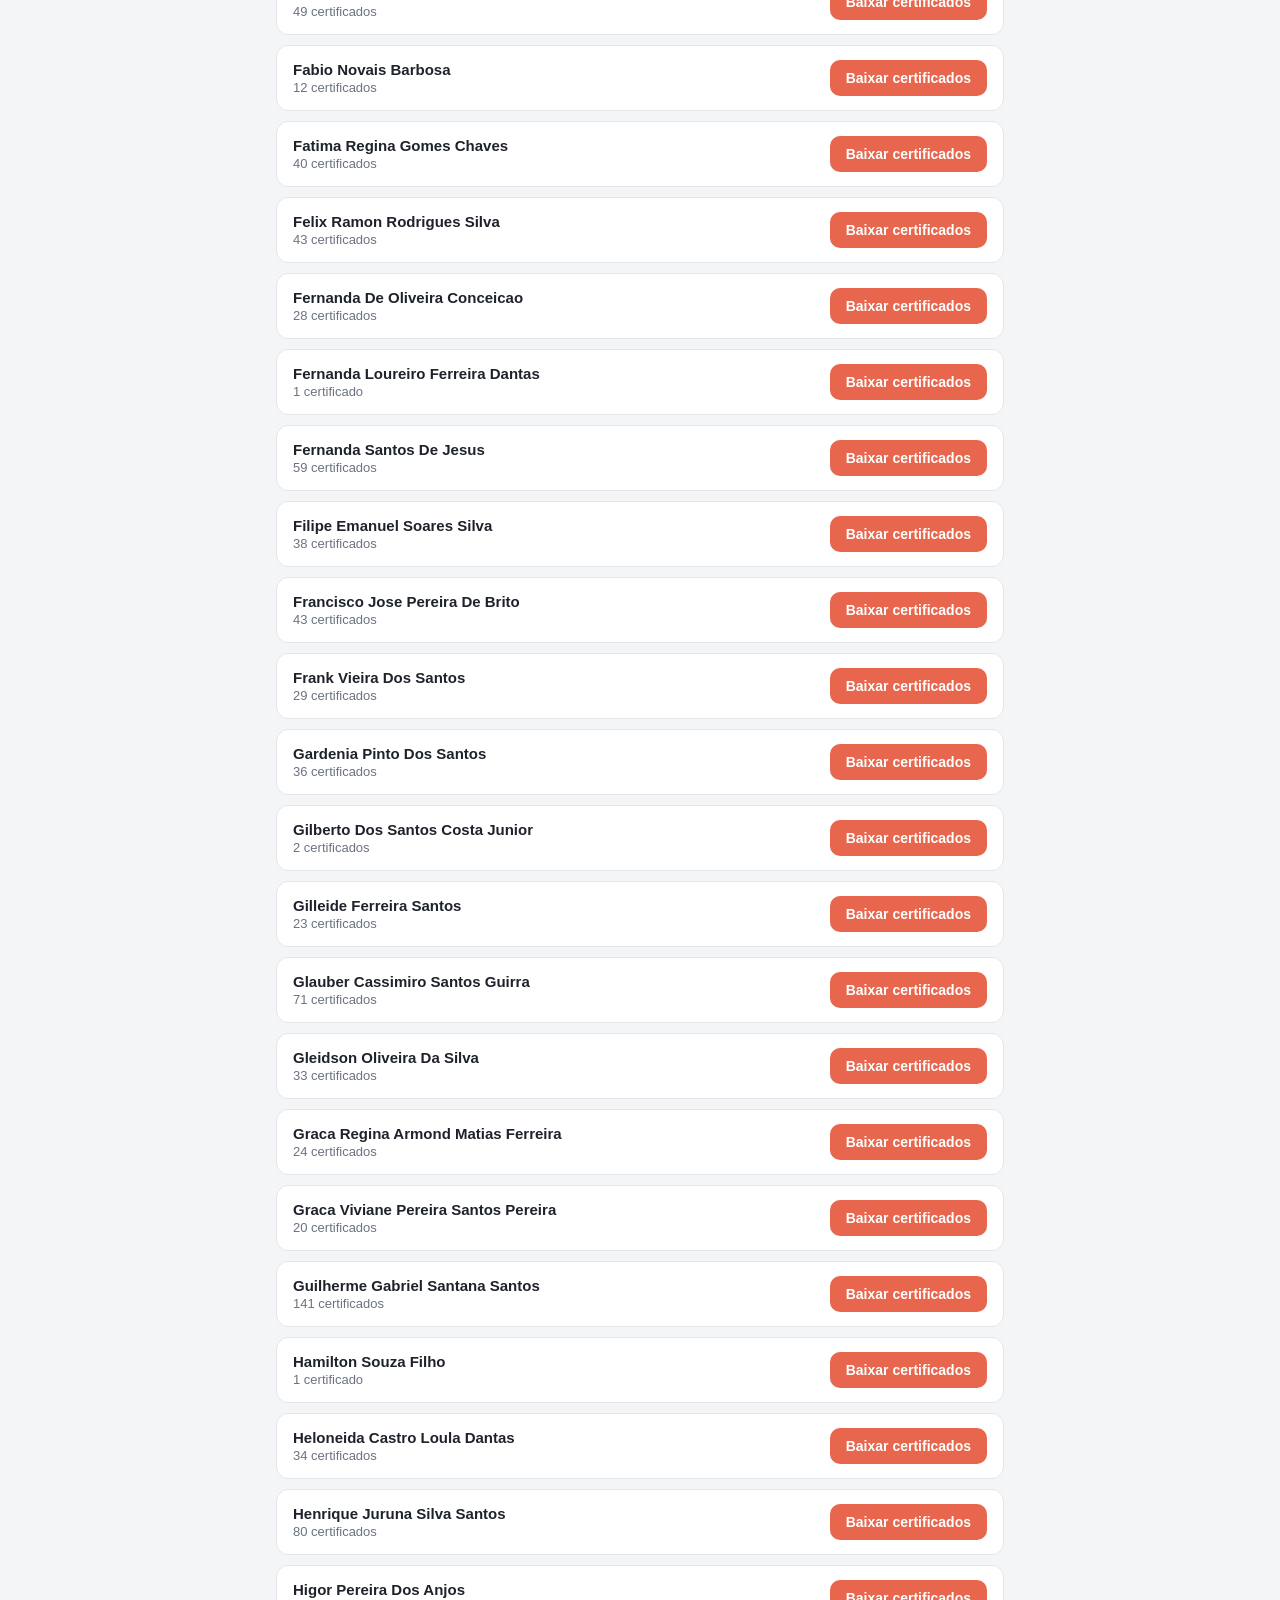
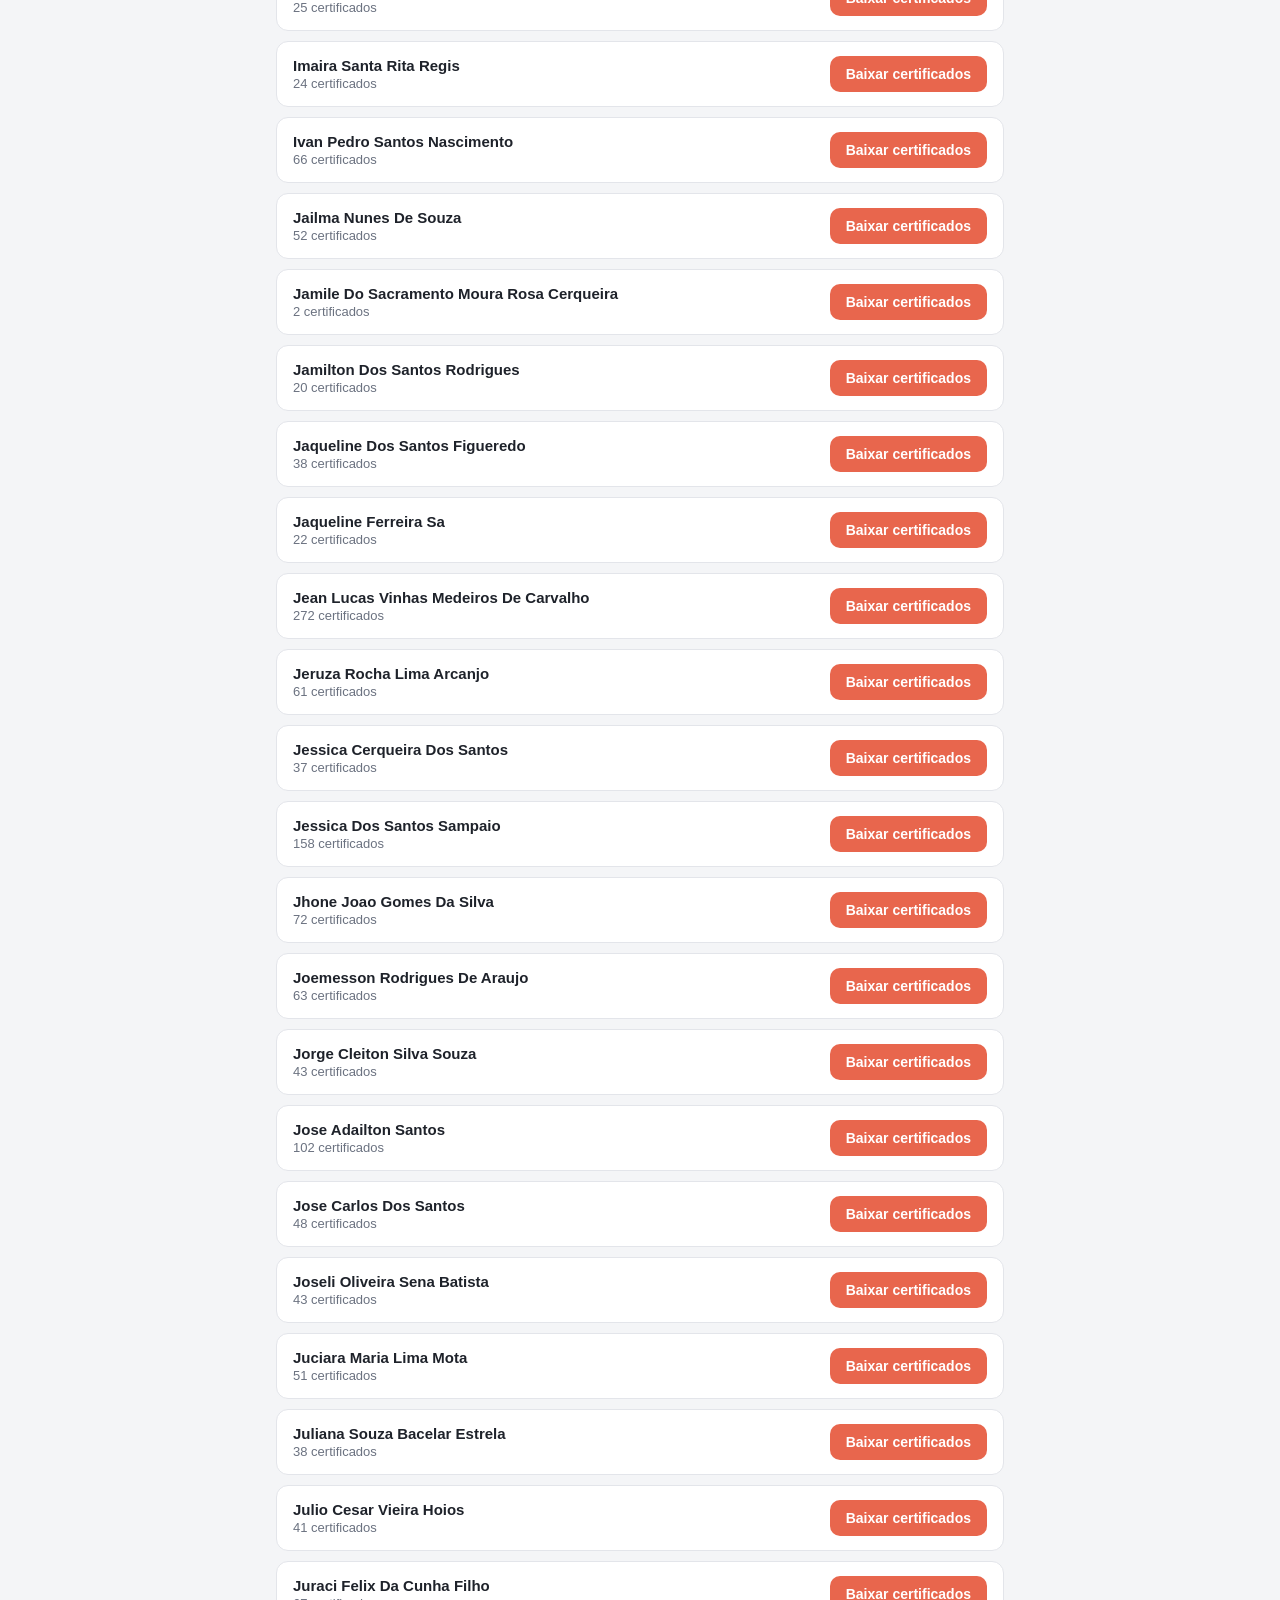
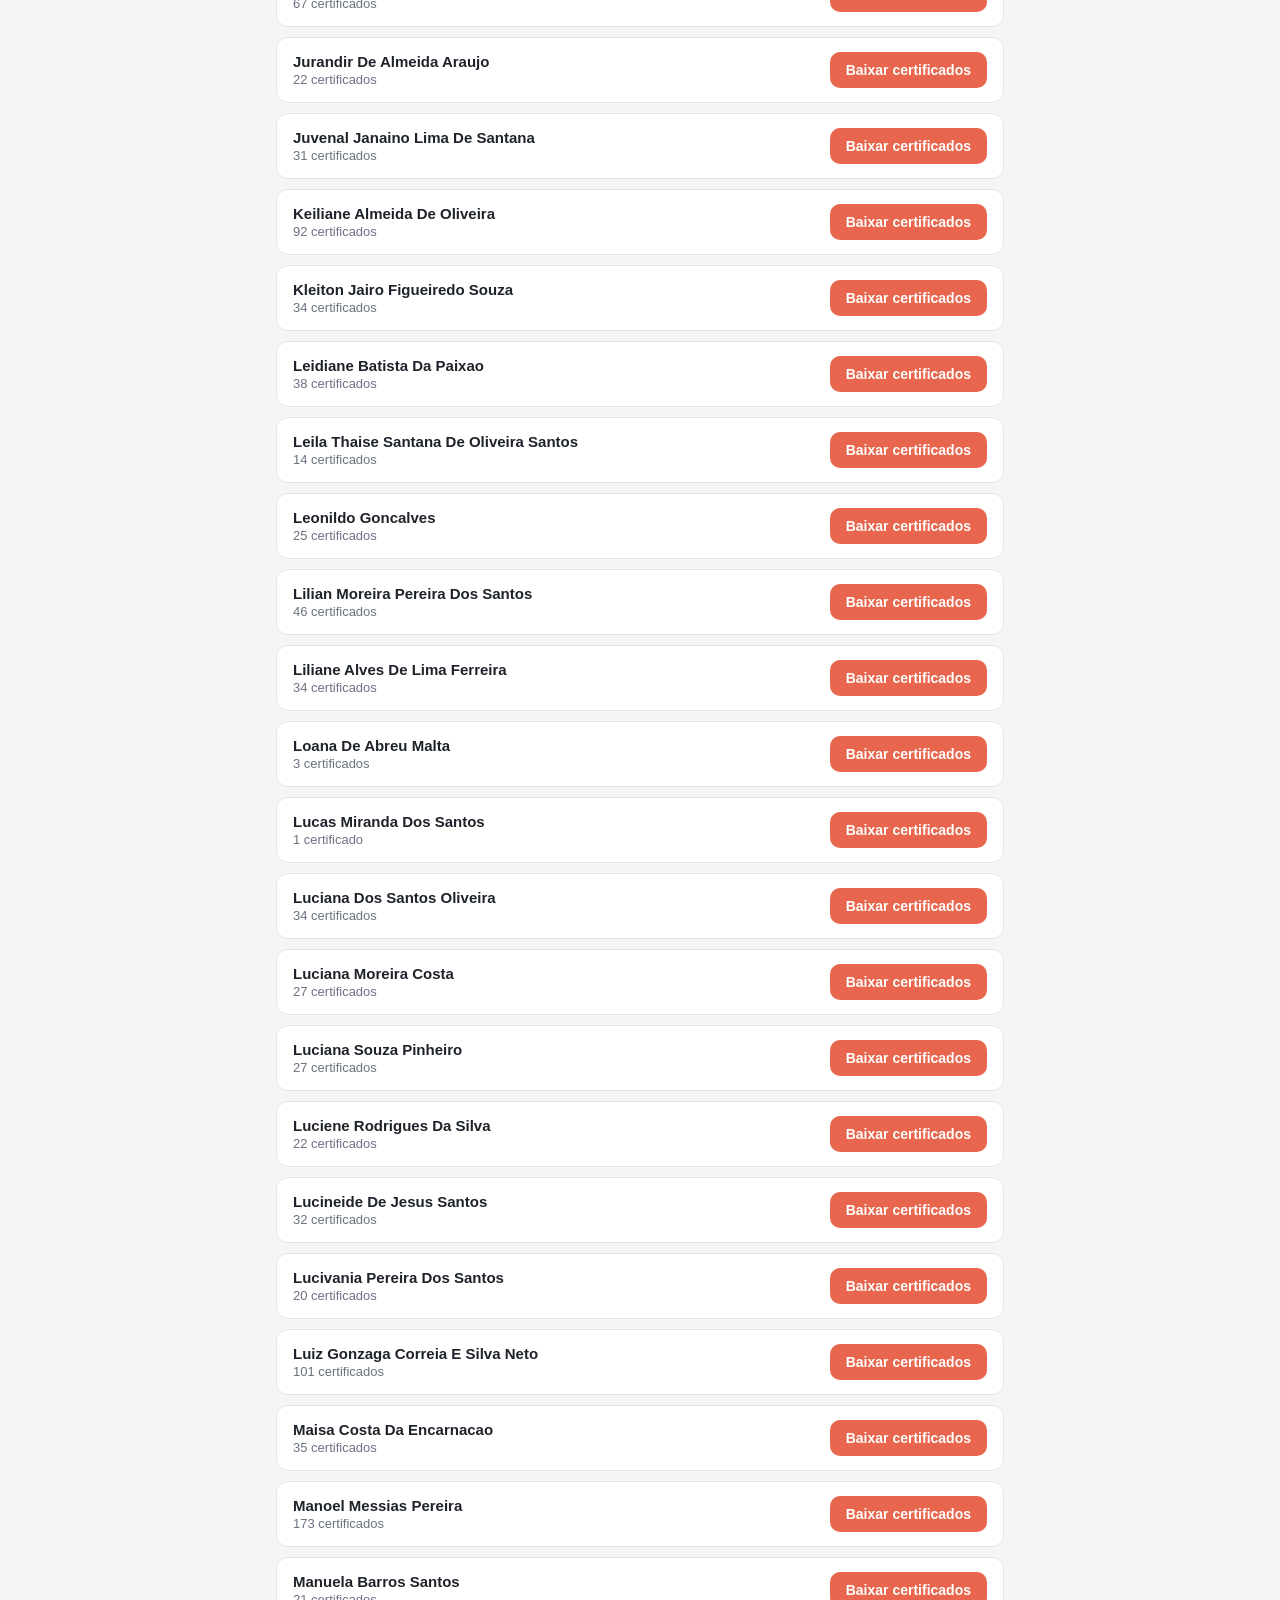
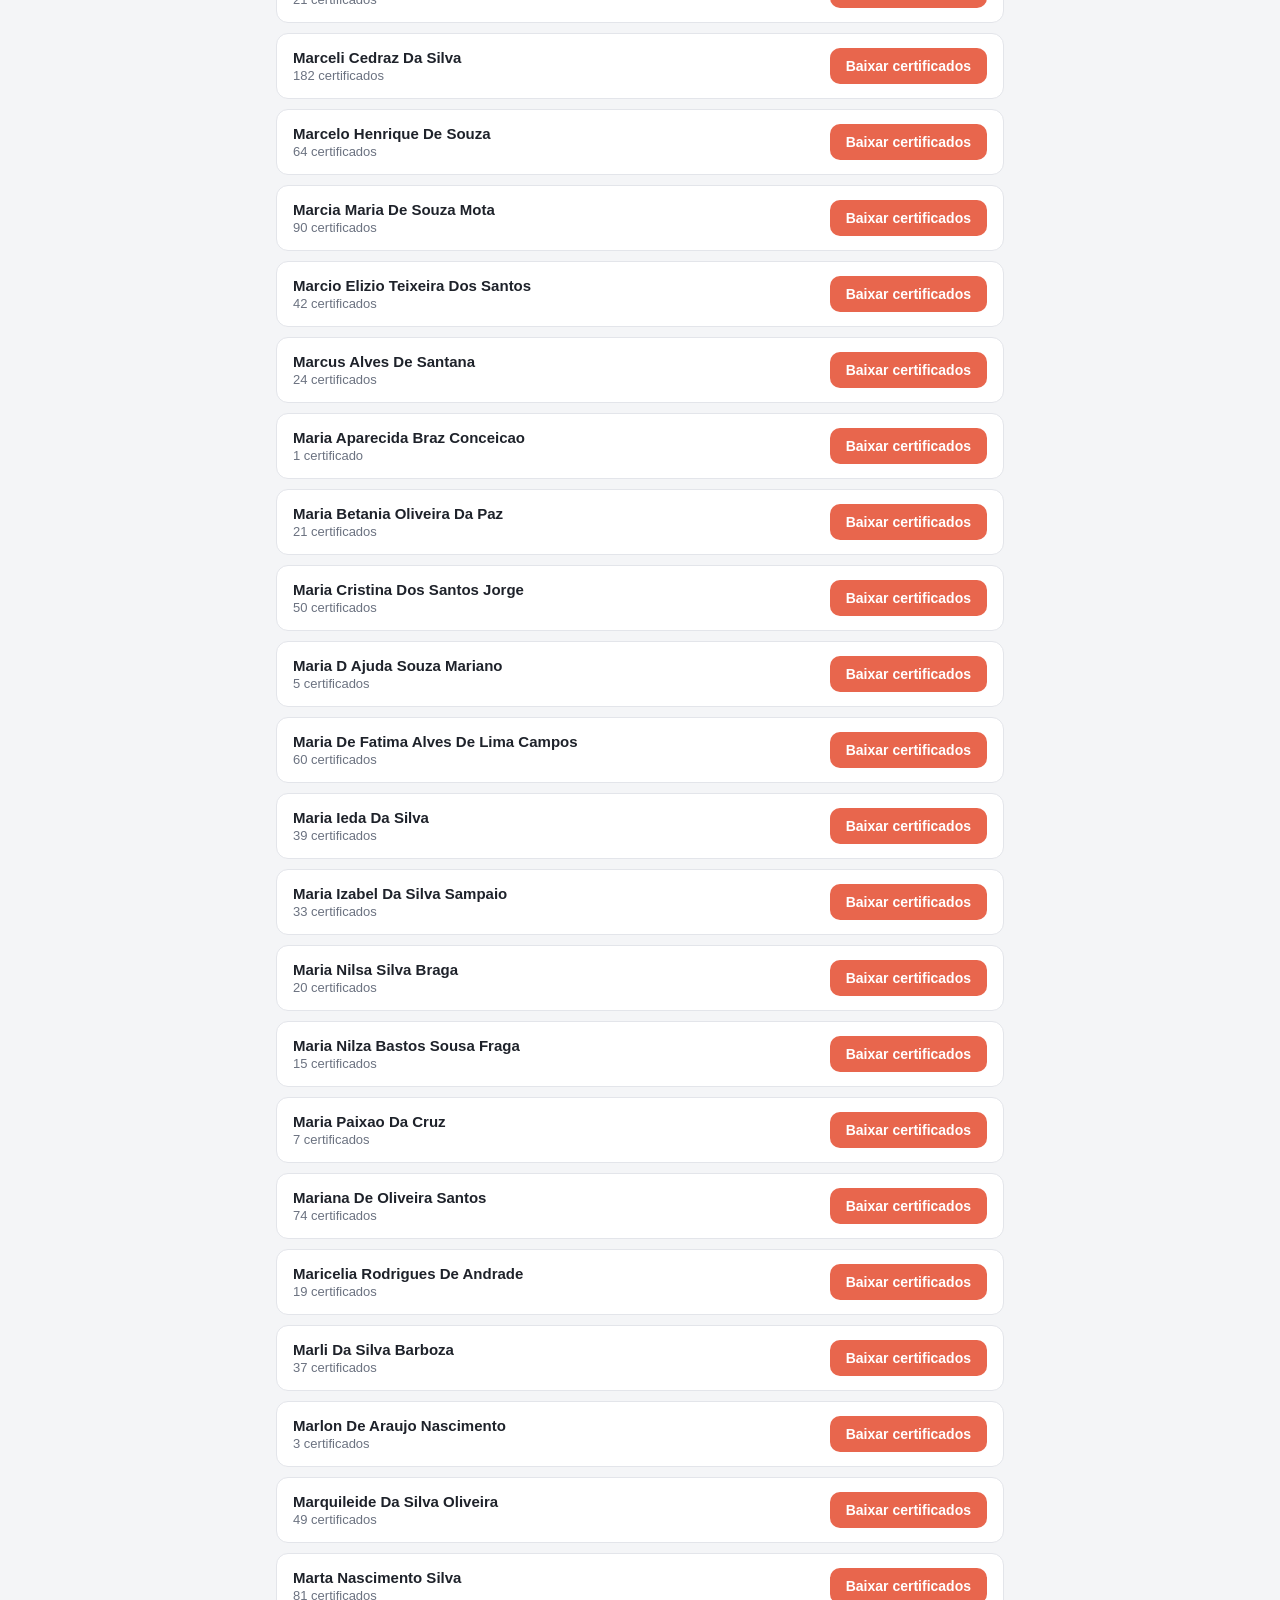
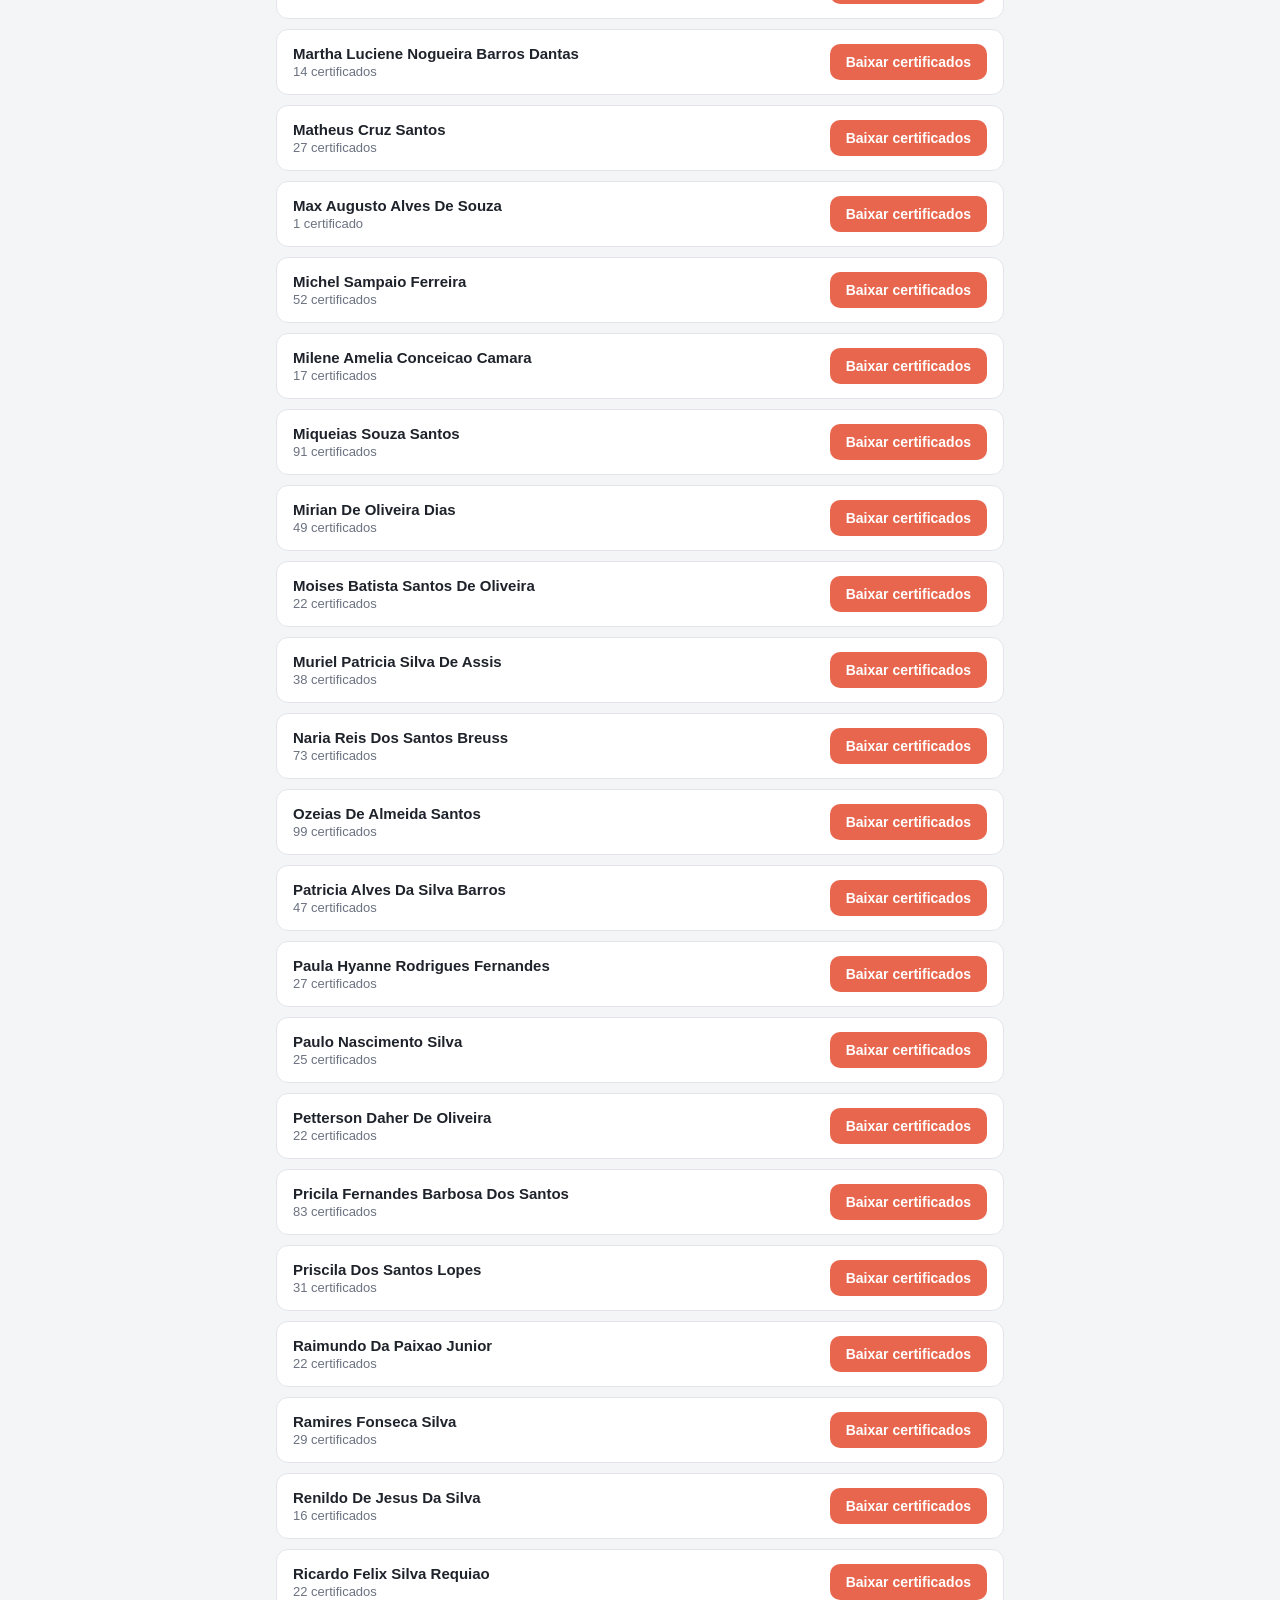
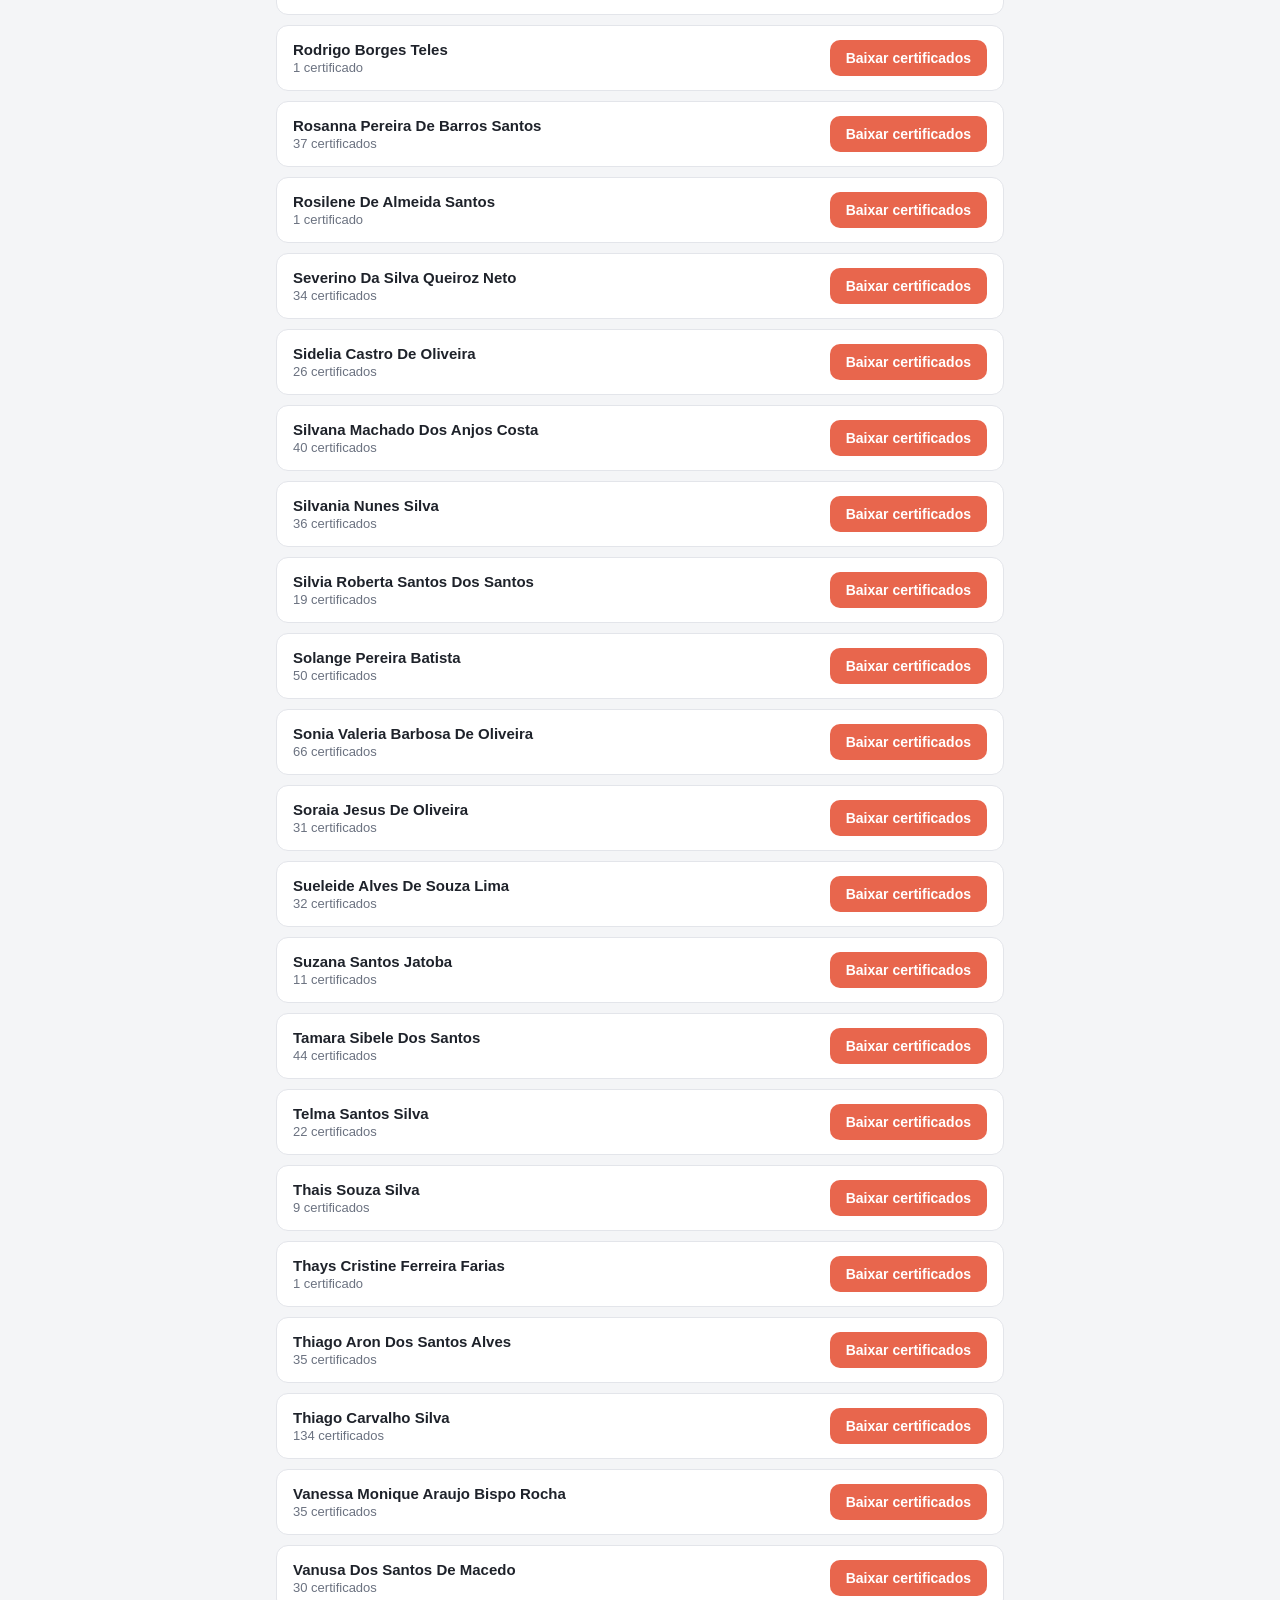
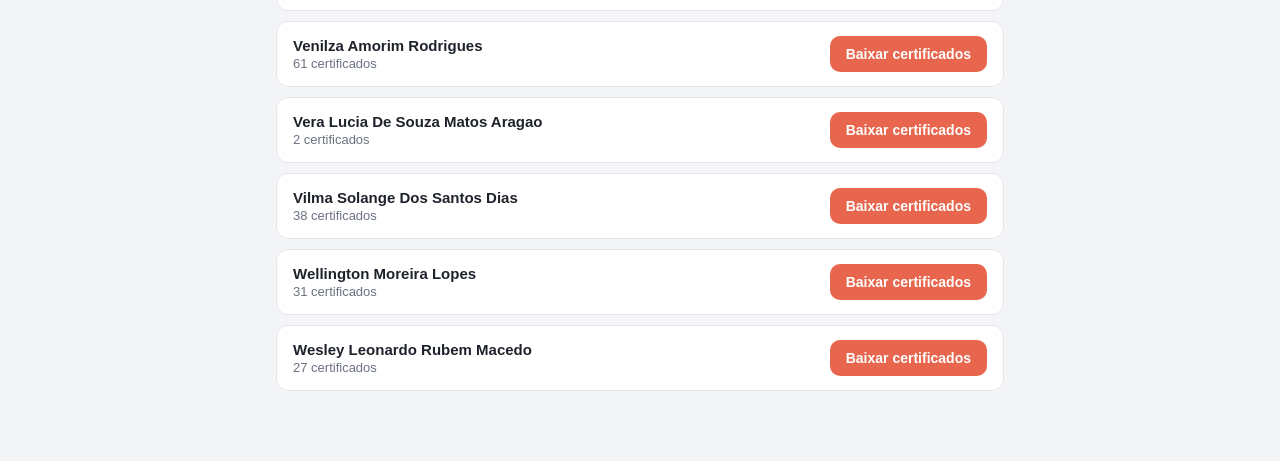
==== commit 662822b5: "Update certificados: Jose Adailton Santos (102) Co-Authored-By: Claude Opus 5.5 <noreply@anthropic.c" ====
--- a/certificados/index.html
+++ b/certificados/index.html
@@ -128,7 +128,7 @@
 <li data-n="JHONE JOAO GOMES DA SILVA"><div><div class="nm">Jhone Joao Gomes Da Silva</div><div class="ct">72 certificados</div></div><a class="btn" href="https://github.com/fernandobmello/fernandobmello.github.io/releases/download/certificados-bahia/JHONE_JOAO_GOMES_DA_SILVA.zip" download>Baixar certificados</a></li>
 <li data-n="JOEMESSON RODRIGUES DE ARAUJO"><div><div class="nm">Joemesson Rodrigues De Araujo</div><div class="ct">63 certificados</div></div><a class="btn" href="https://github.com/fernandobmello/fernandobmello.github.io/releases/download/certificados-bahia/JOEMESSON_RODRIGUES_DE_ARAUJO.zip" download>Baixar certificados</a></li>
 <li data-n="JORGE CLEITON SILVA SOUZA"><div><div class="nm">Jorge Cleiton Silva Souza</div><div class="ct">43 certificados</div></div><a class="btn" href="https://github.com/fernandobmello/fernandobmello.github.io/releases/download/certificados-bahia/JORGE_CLEITON_SILVA_SOUZA.zip" download>Baixar certificados</a></li>
-<li data-n="JOSE ADAILTON SANTOS"><div><div class="nm">Jose Adailton Santos</div><div class="ct">101 certificados</div></div><a class="btn" href="https://github.com/fernandobmello/fernandobmello.github.io/releases/download/certificados-bahia/JOSE_ADAILTON_SANTOS.zip" download>Baixar certificados</a></li>
+<li data-n="JOSE ADAILTON SANTOS"><div><div class="nm">Jose Adailton Santos</div><div class="ct">102 certificados</div></div><a class="btn" href="https://github.com/fernandobmello/fernandobmello.github.io/releases/download/certificados-bahia/JOSE_ADAILTON_SANTOS.zip" download>Baixar certificados</a></li>
 <li data-n="JOSE CARLOS DOS SANTOS"><div><div class="nm">Jose Carlos Dos Santos</div><div class="ct">48 certificados</div></div><a class="btn" href="https://github.com/fernandobmello/fernandobmello.github.io/releases/download/certificados-bahia/JOSE_CARLOS_DOS_SANTOS.zip" download>Baixar certificados</a></li>
 <li data-n="JOSELI OLIVEIRA SENA BATISTA"><div><div class="nm">Joseli Oliveira Sena Batista</div><div class="ct">43 certificados</div></div><a class="btn" href="https://github.com/fernandobmello/fernandobmello.github.io/releases/download/certificados-bahia/JOSELI_OLIVEIRA_SENA_BATISTA.zip" download>Baixar certificados</a></li>
 <li data-n="JUCIARA MARIA LIMA MOTA"><div><div class="nm">Juciara Maria Lima Mota</div><div class="ct">51 certificados</div></div><a class="btn" href="https://github.com/fernandobmello/fernandobmello.github.io/releases/download/certificados-bahia/JUCIARA_MARIA_LIMA_MOTA.zip" download>Baixar certificados</a></li>
